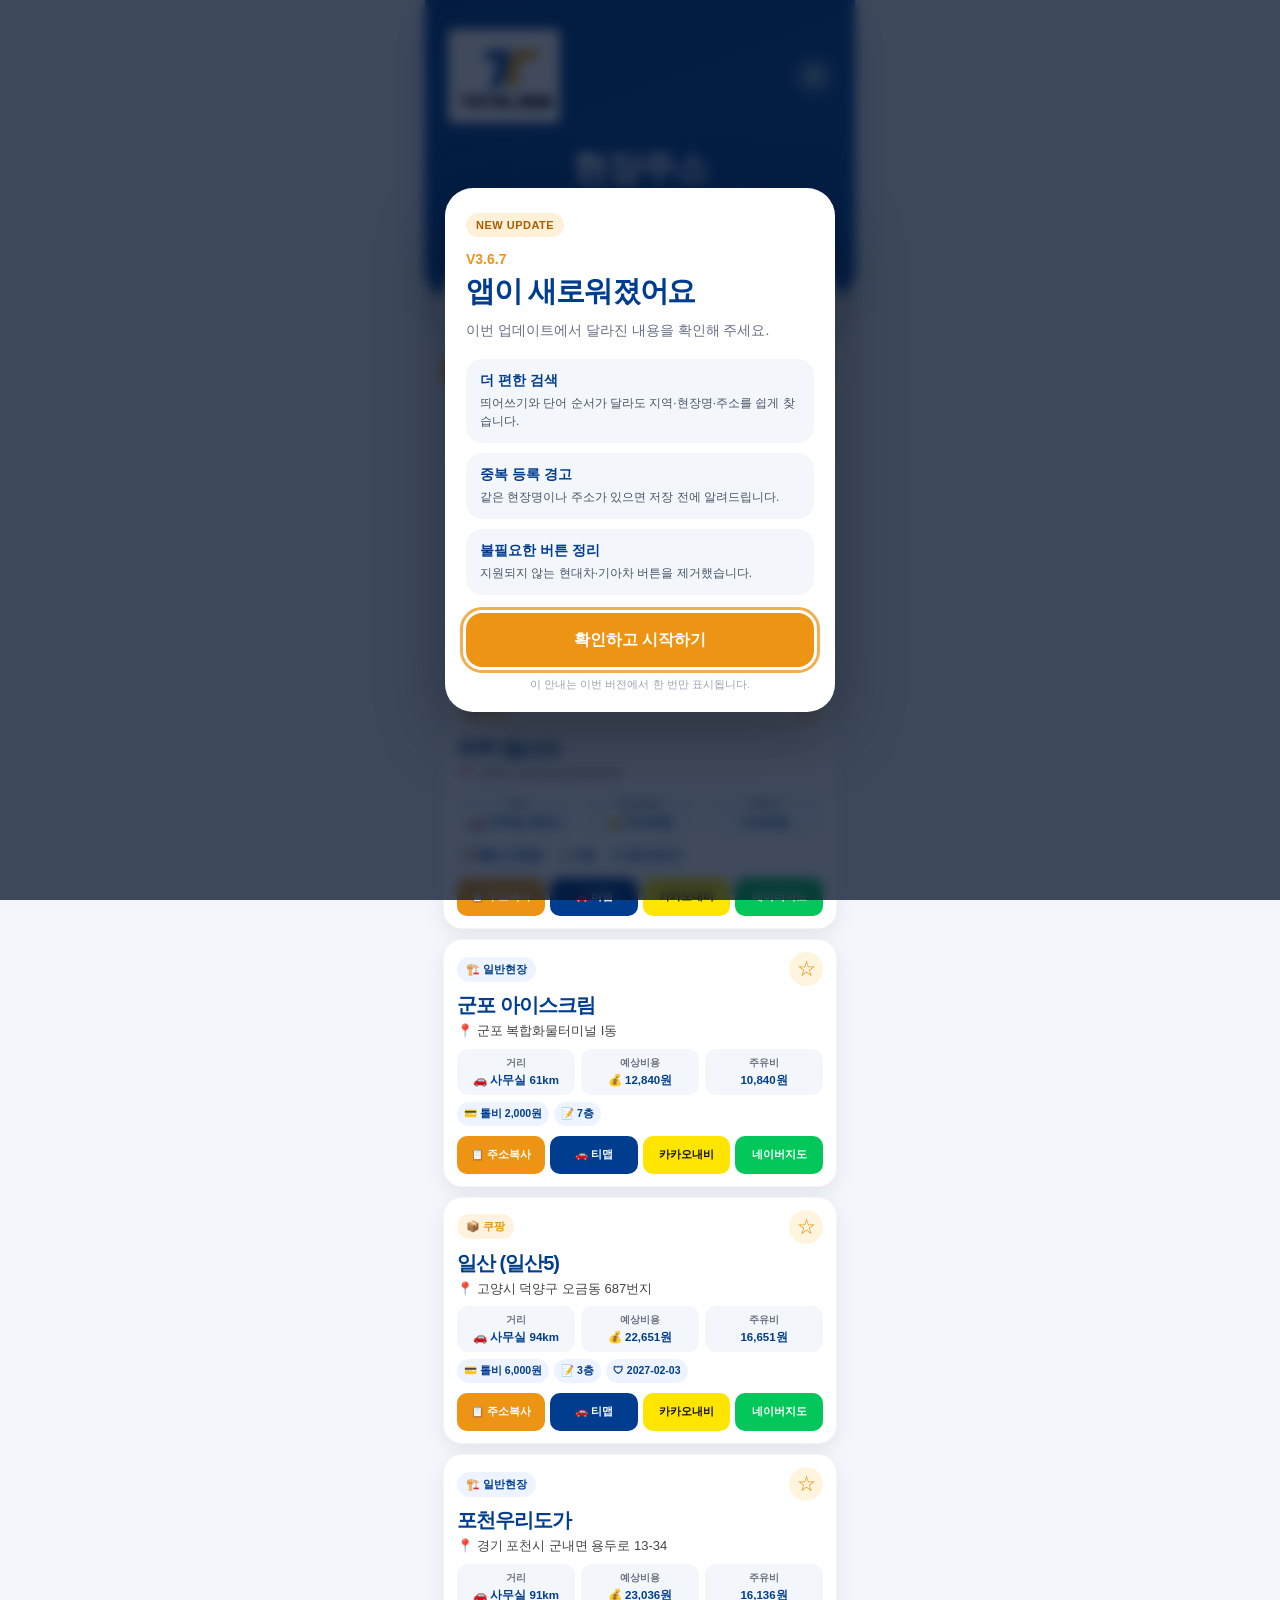
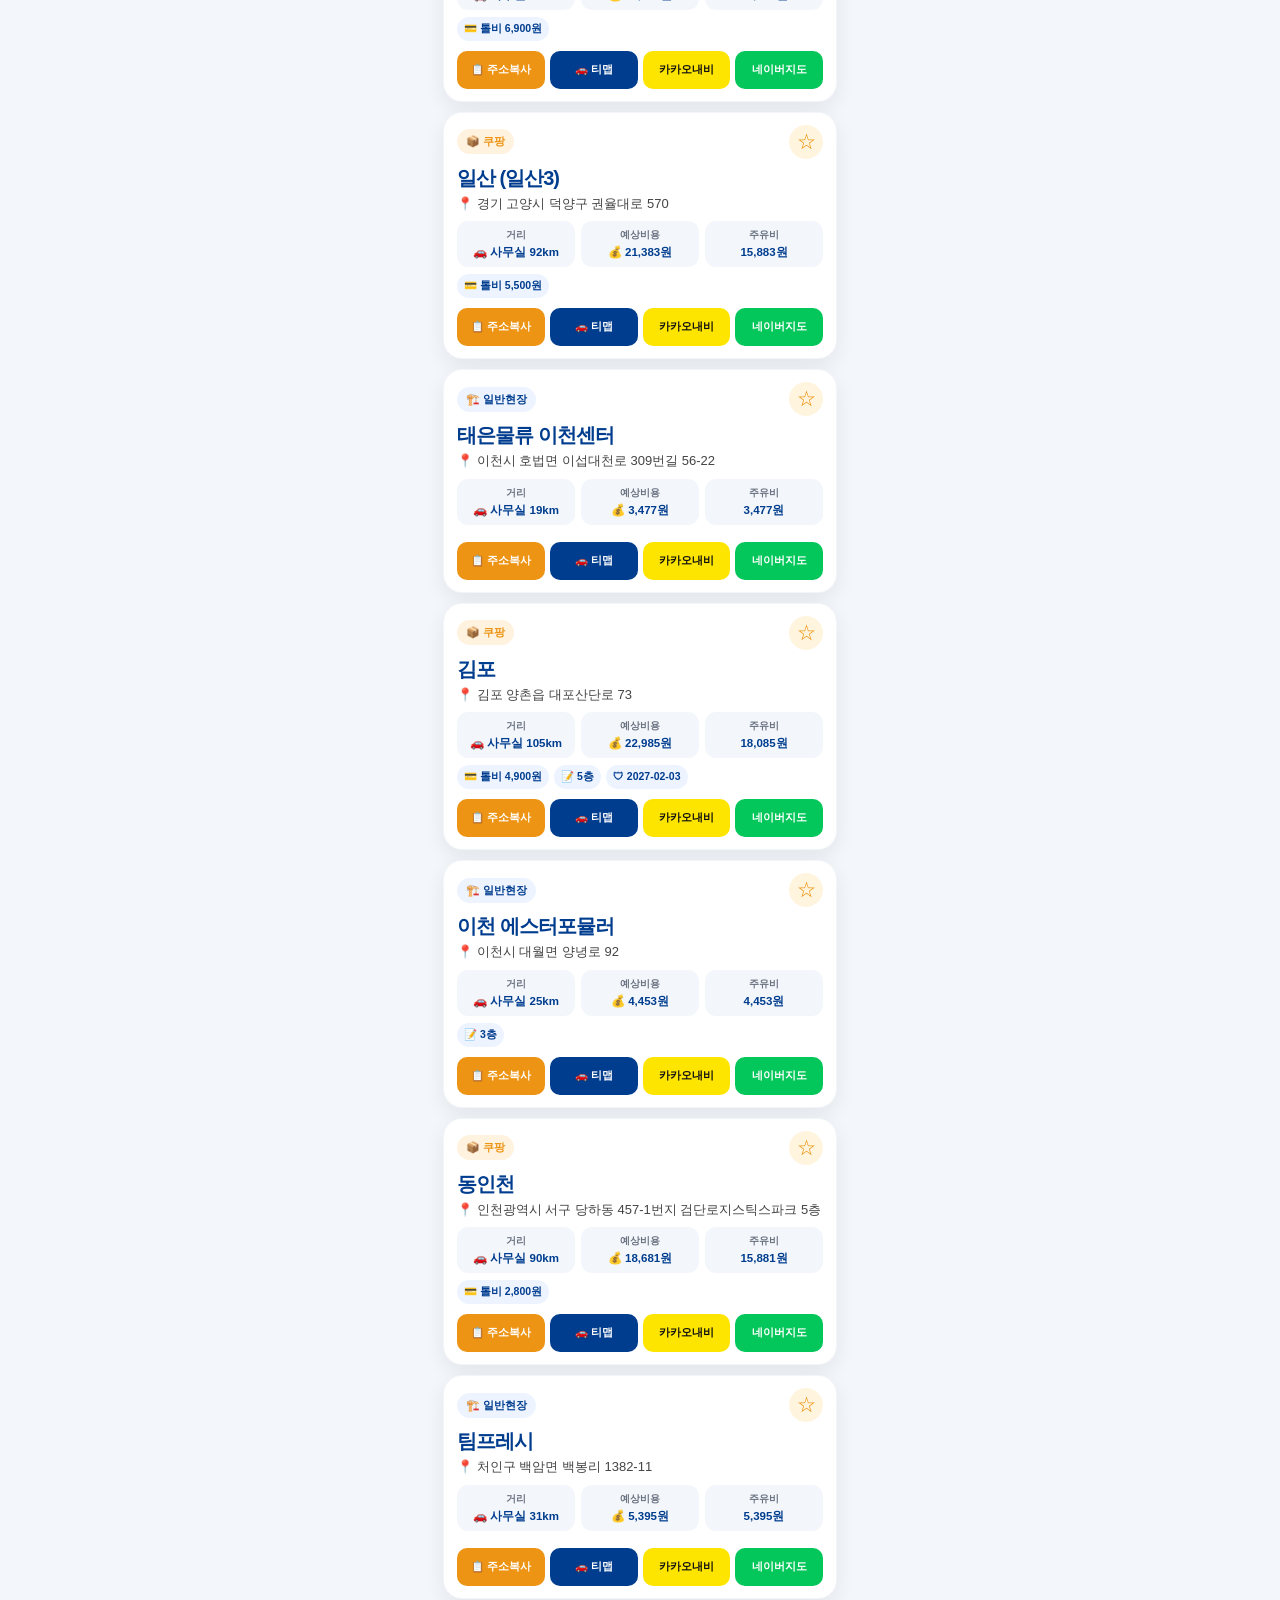
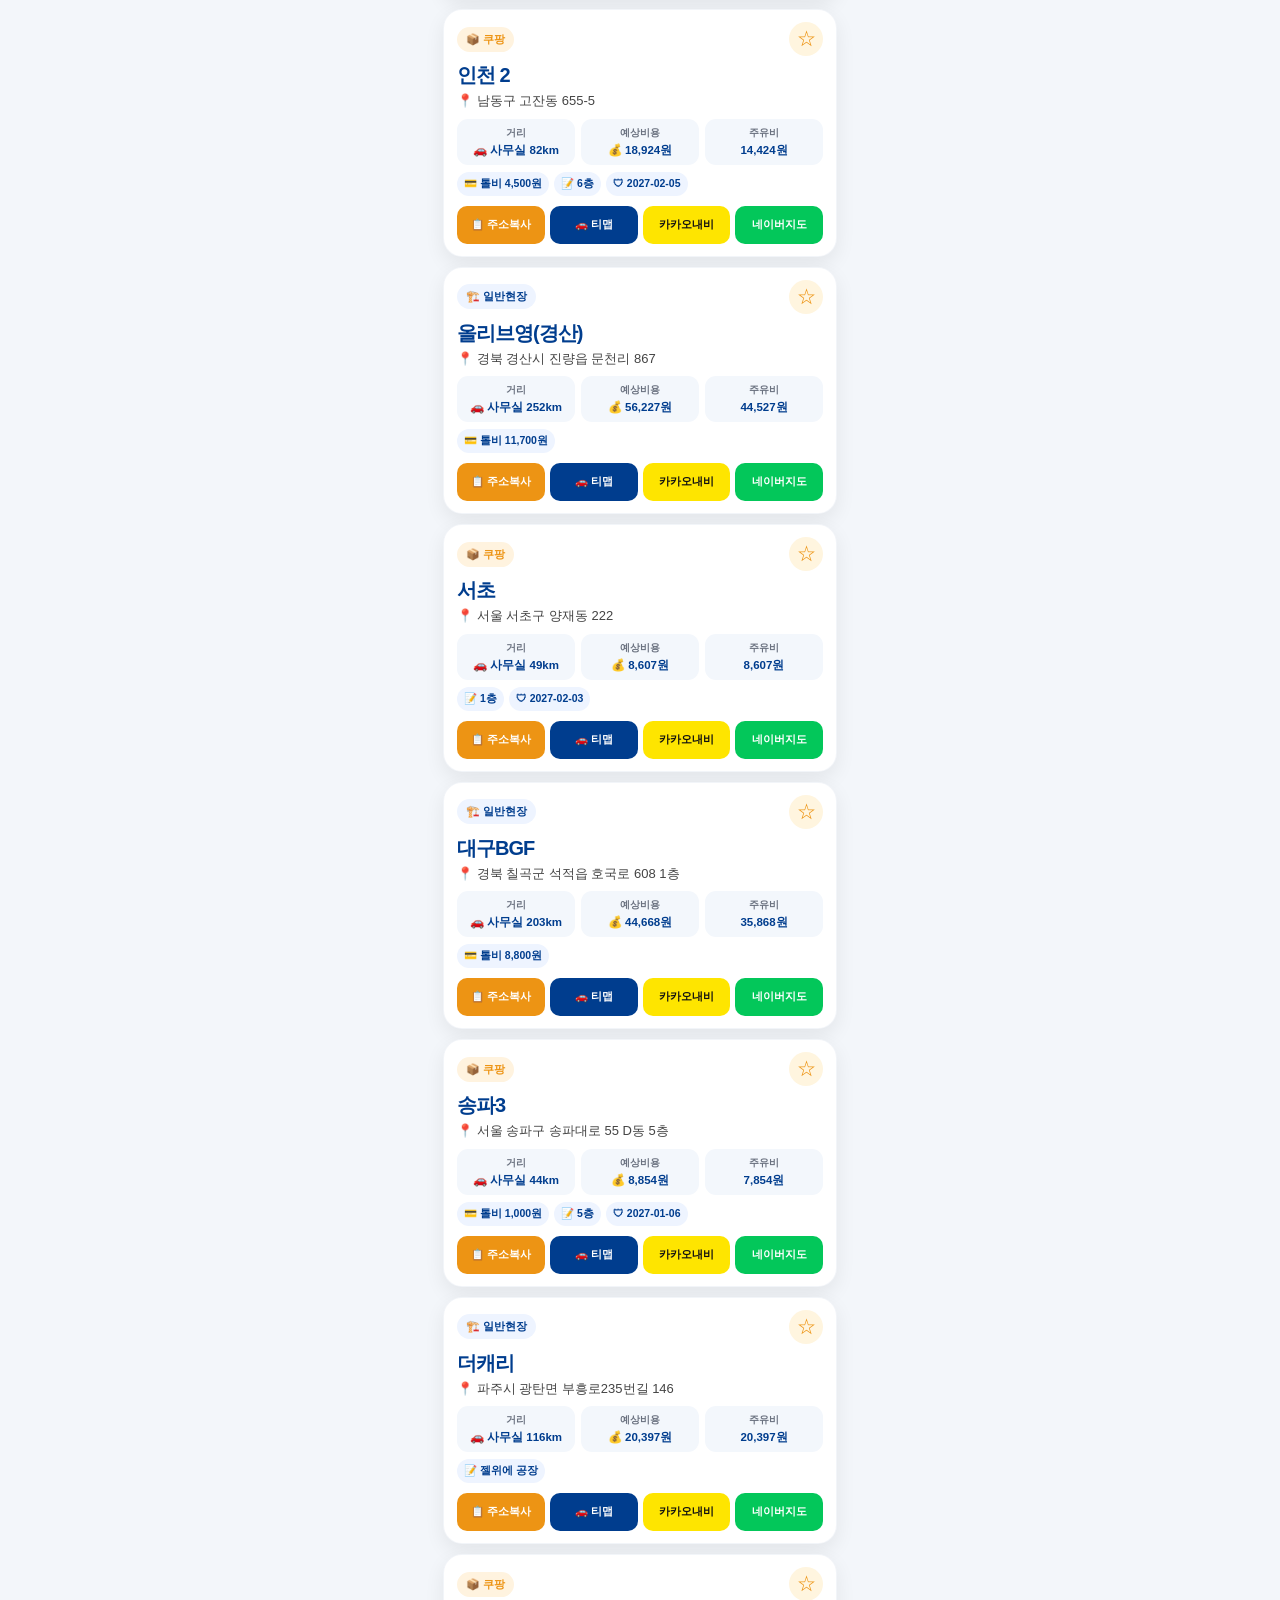
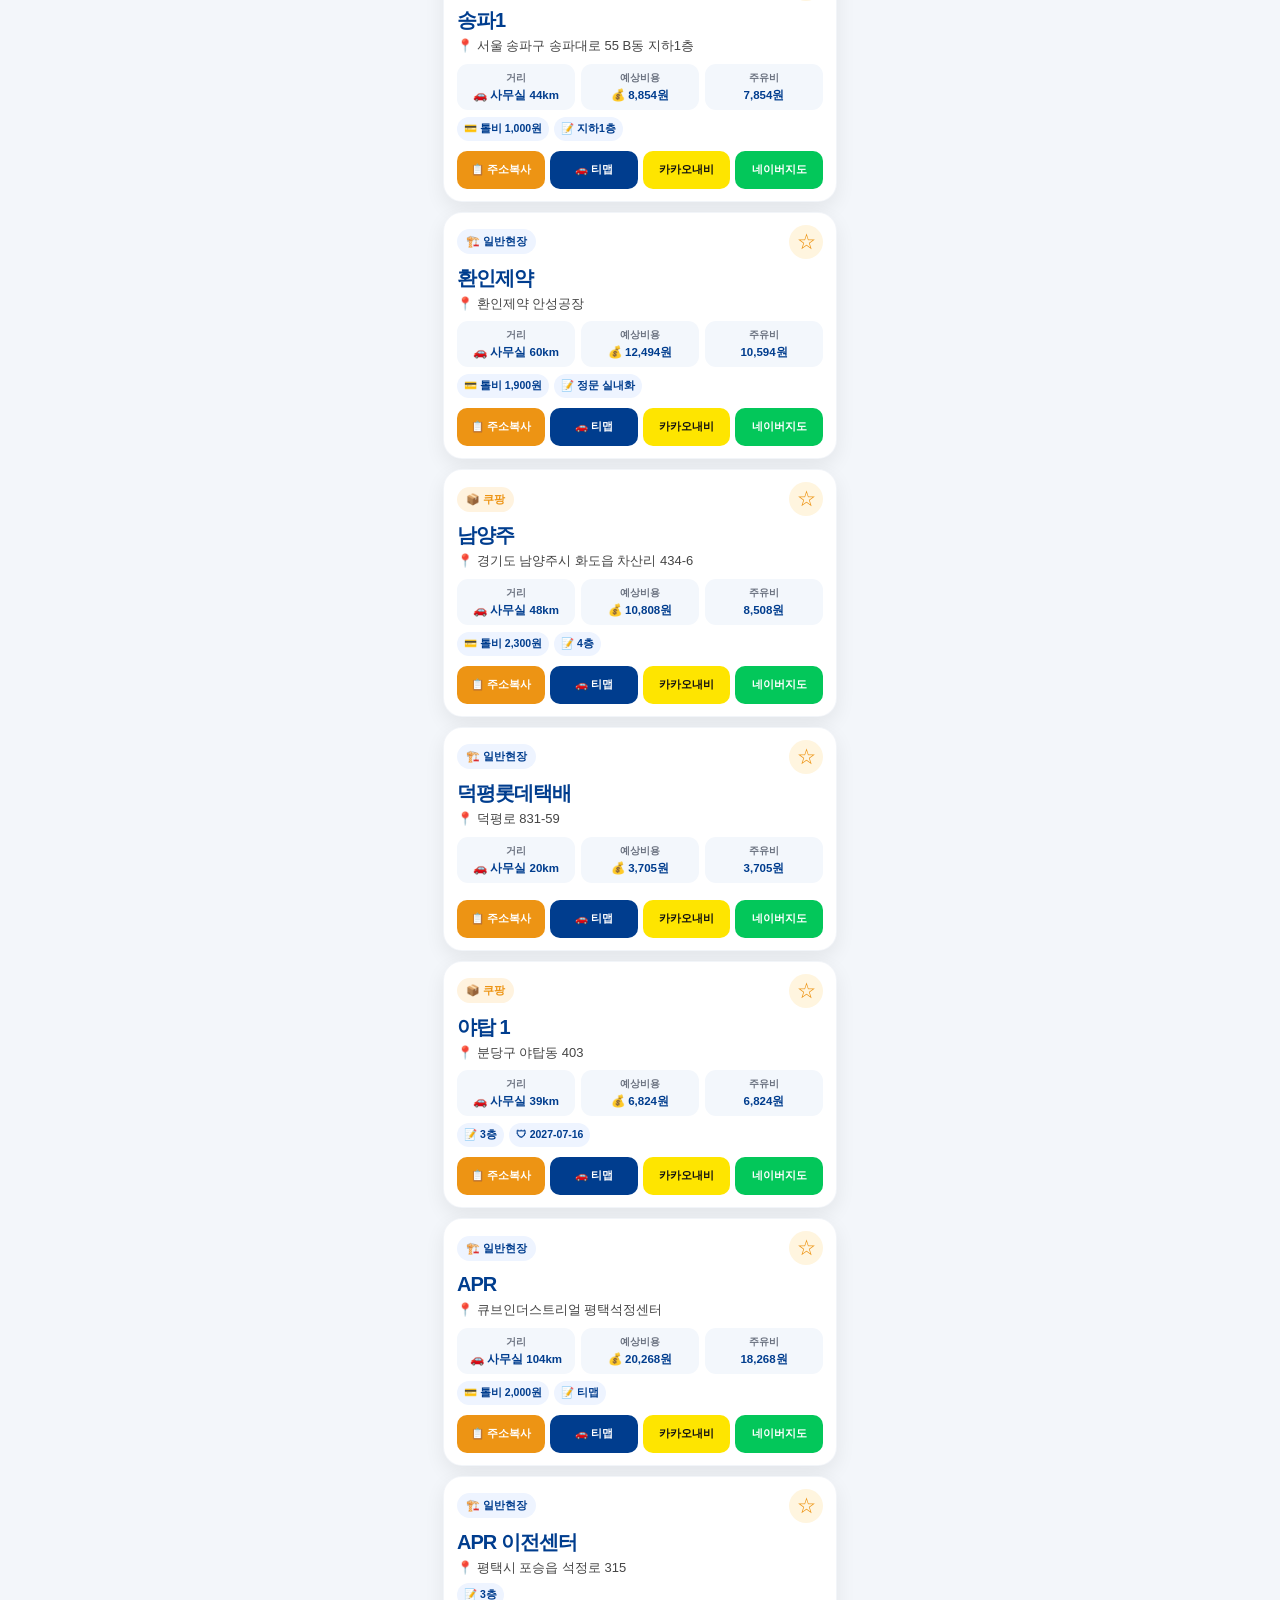
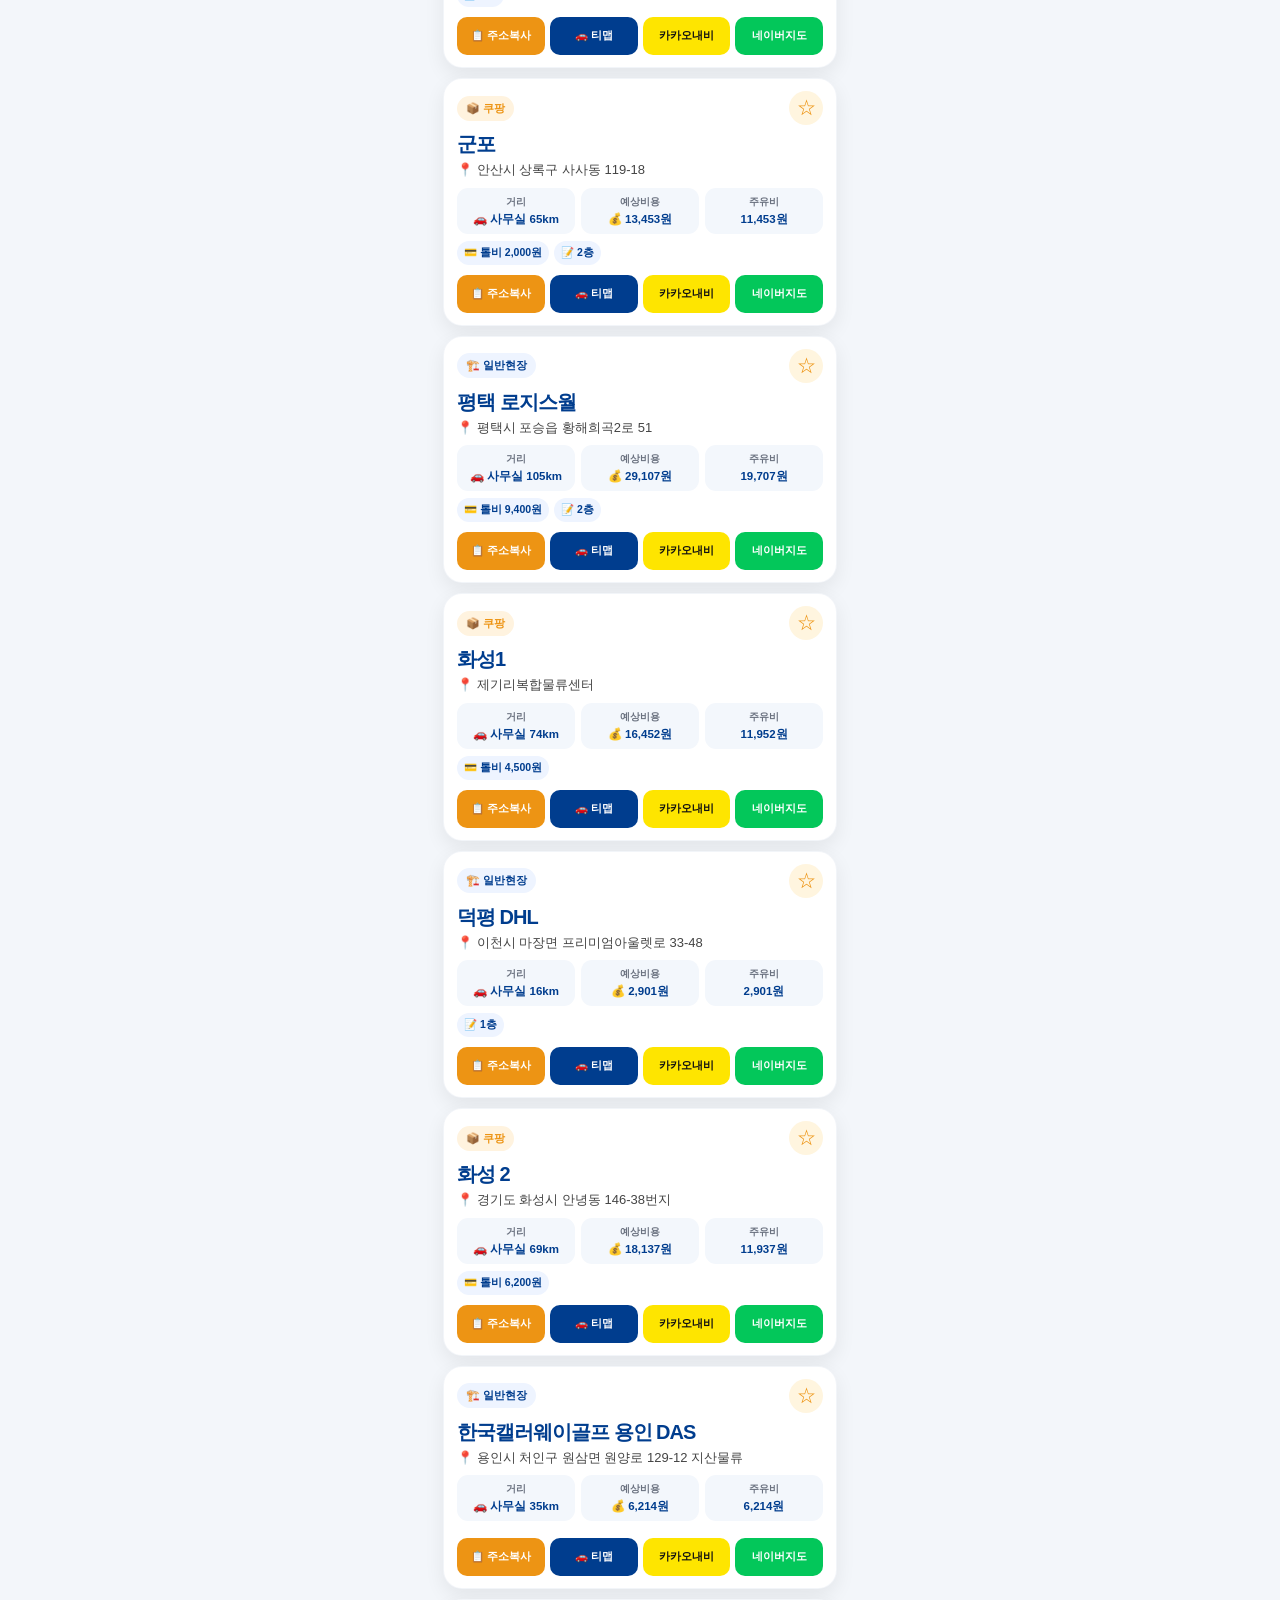
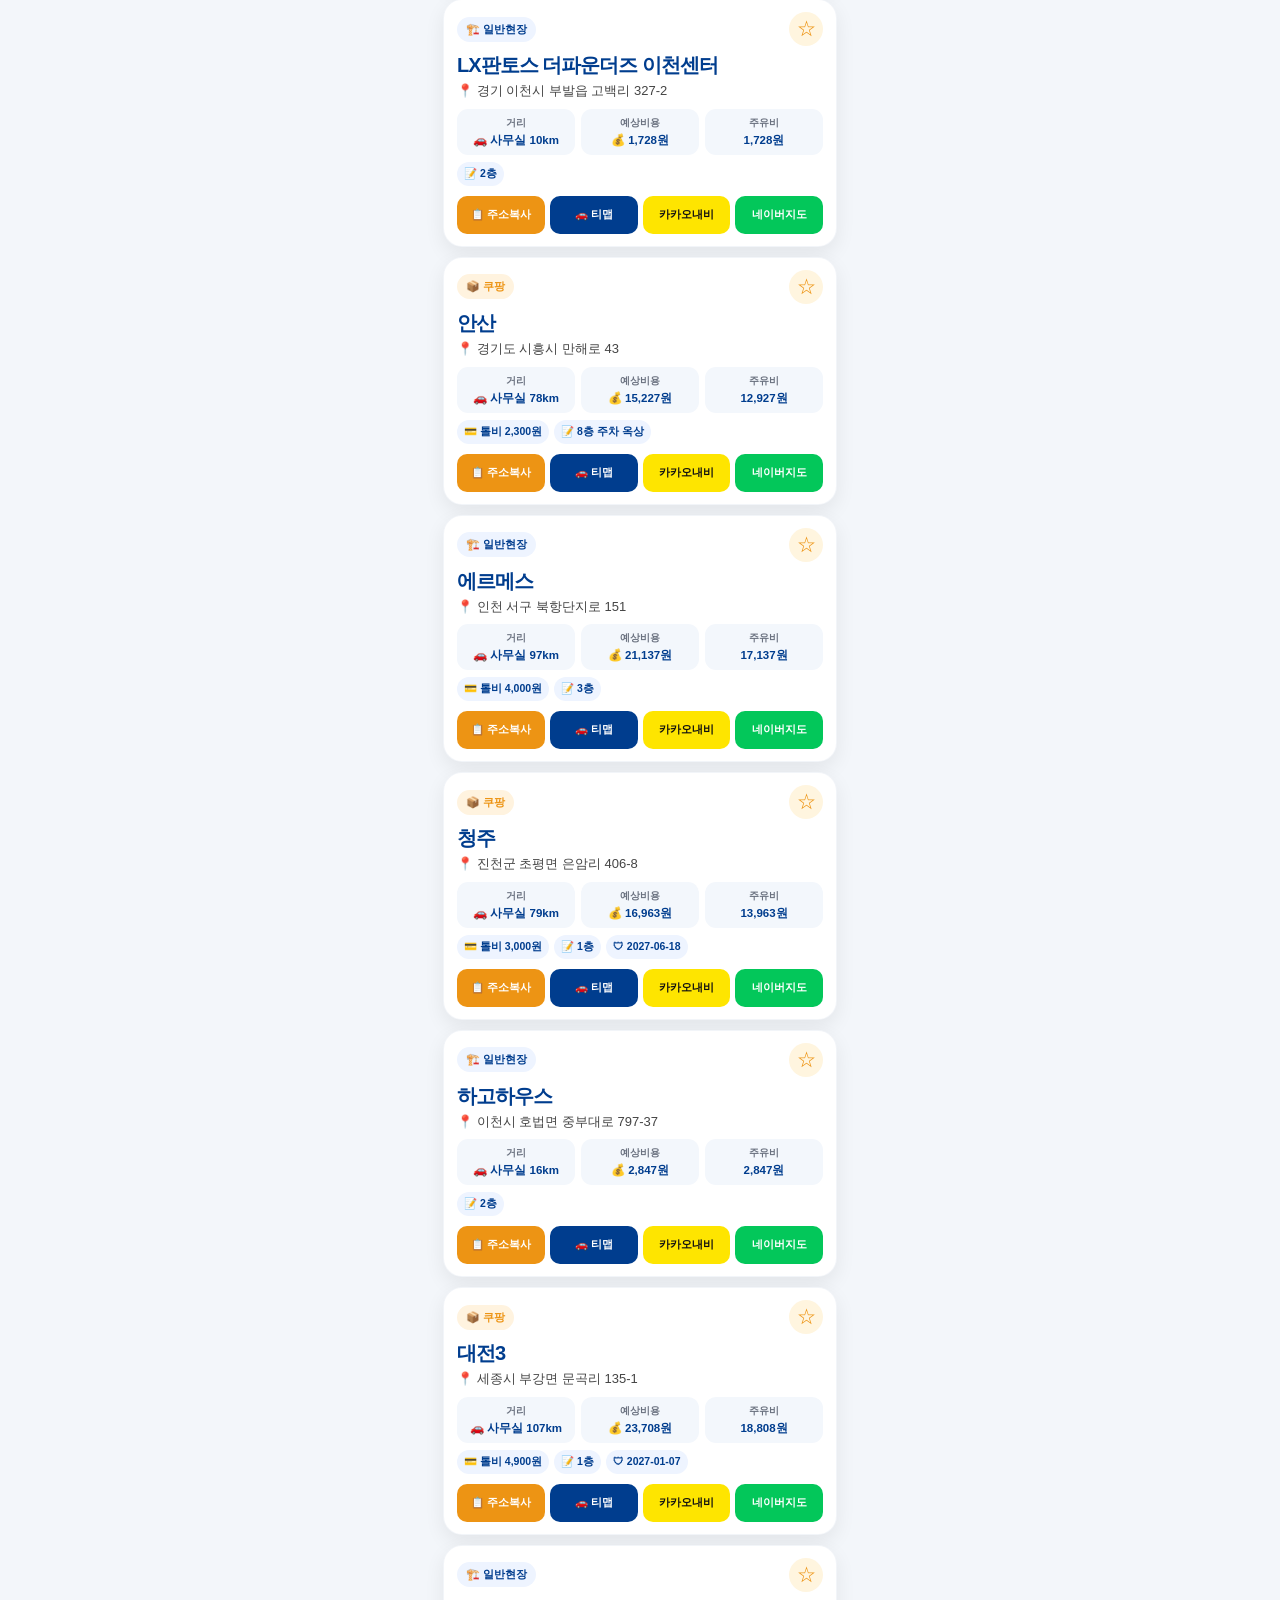
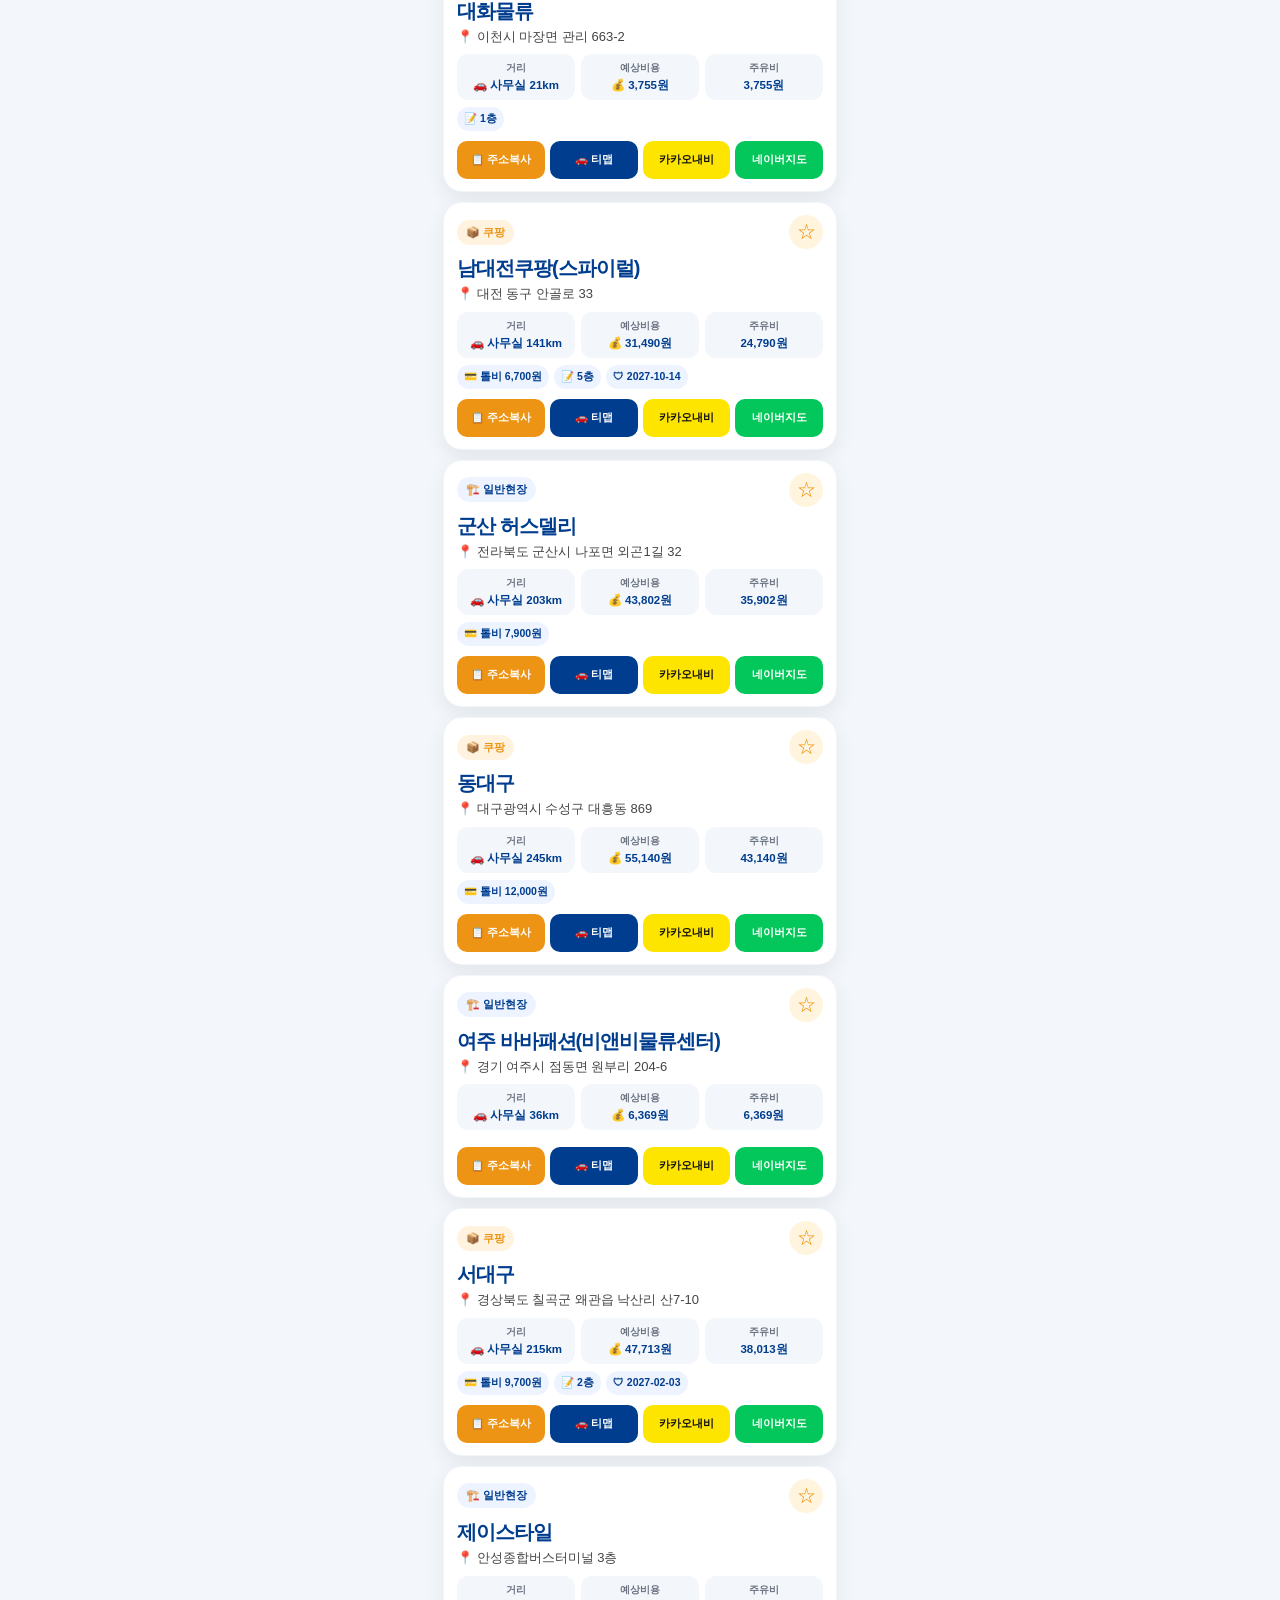
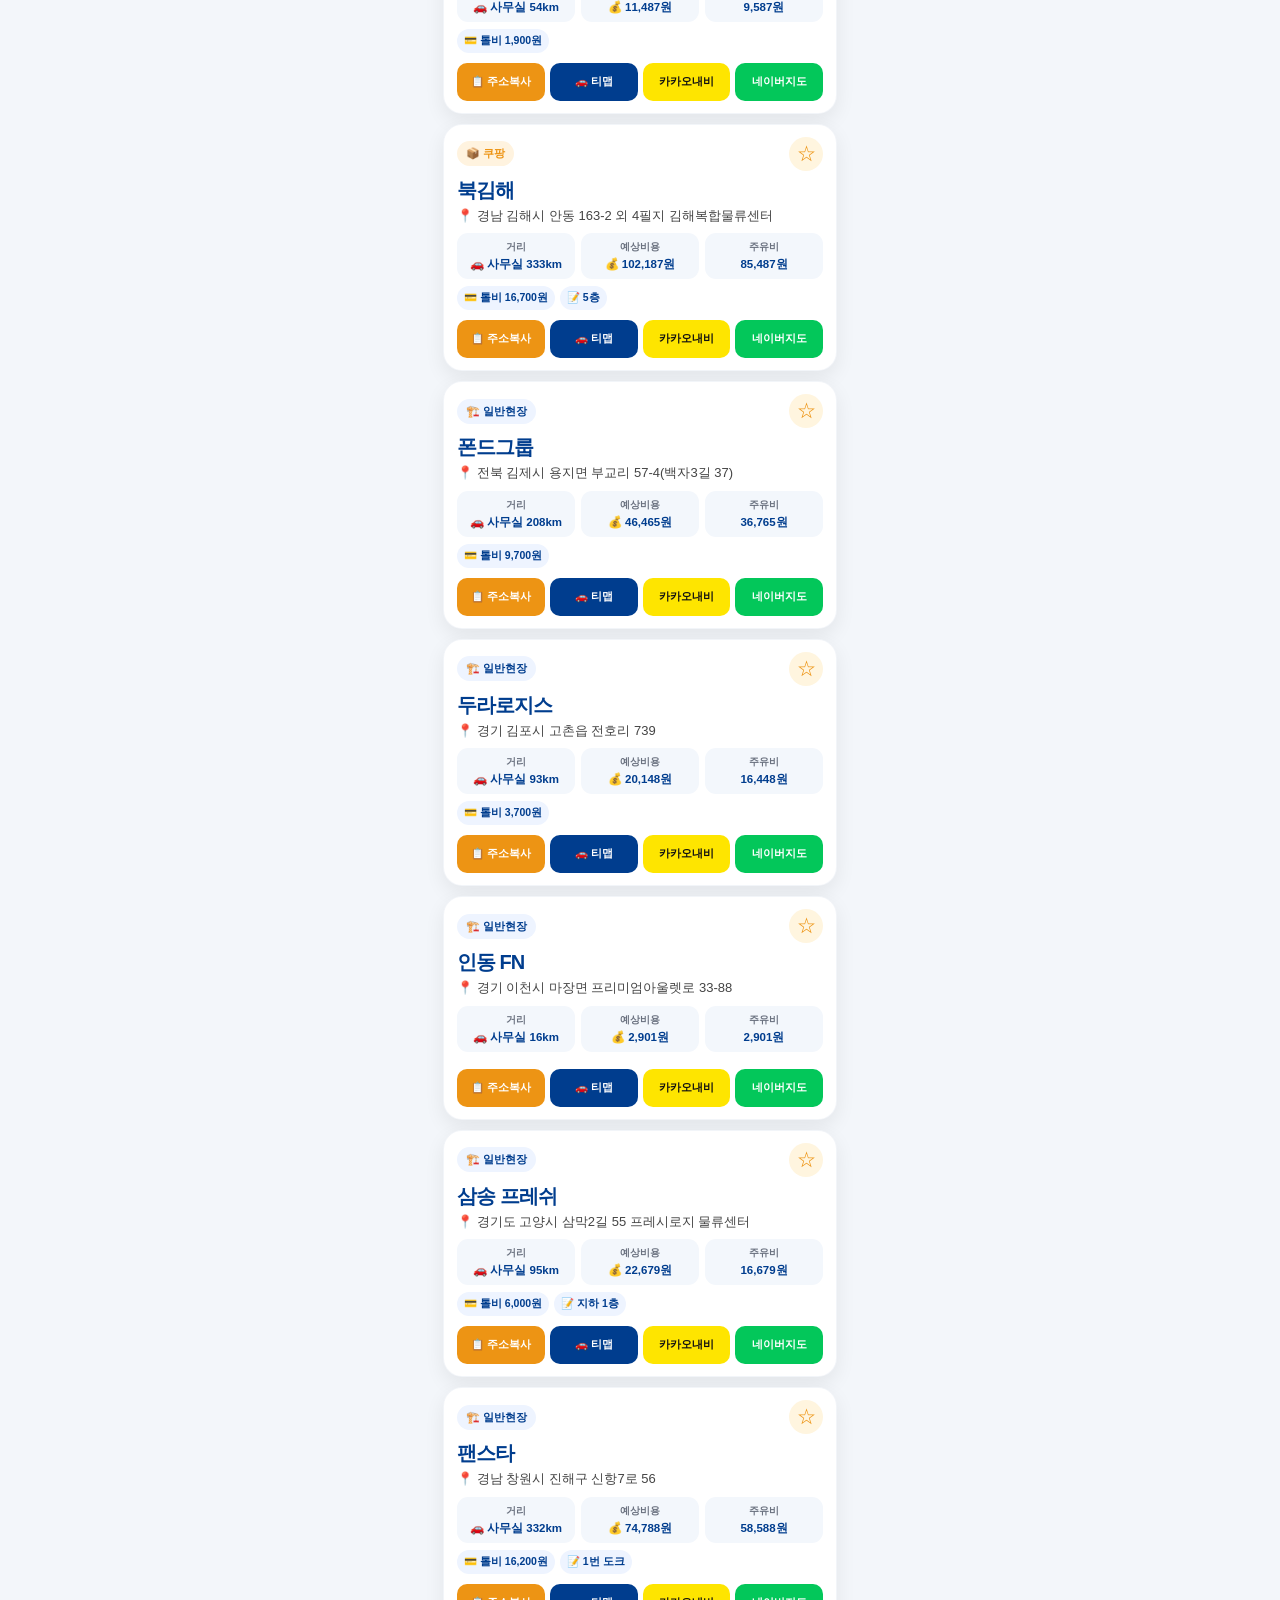
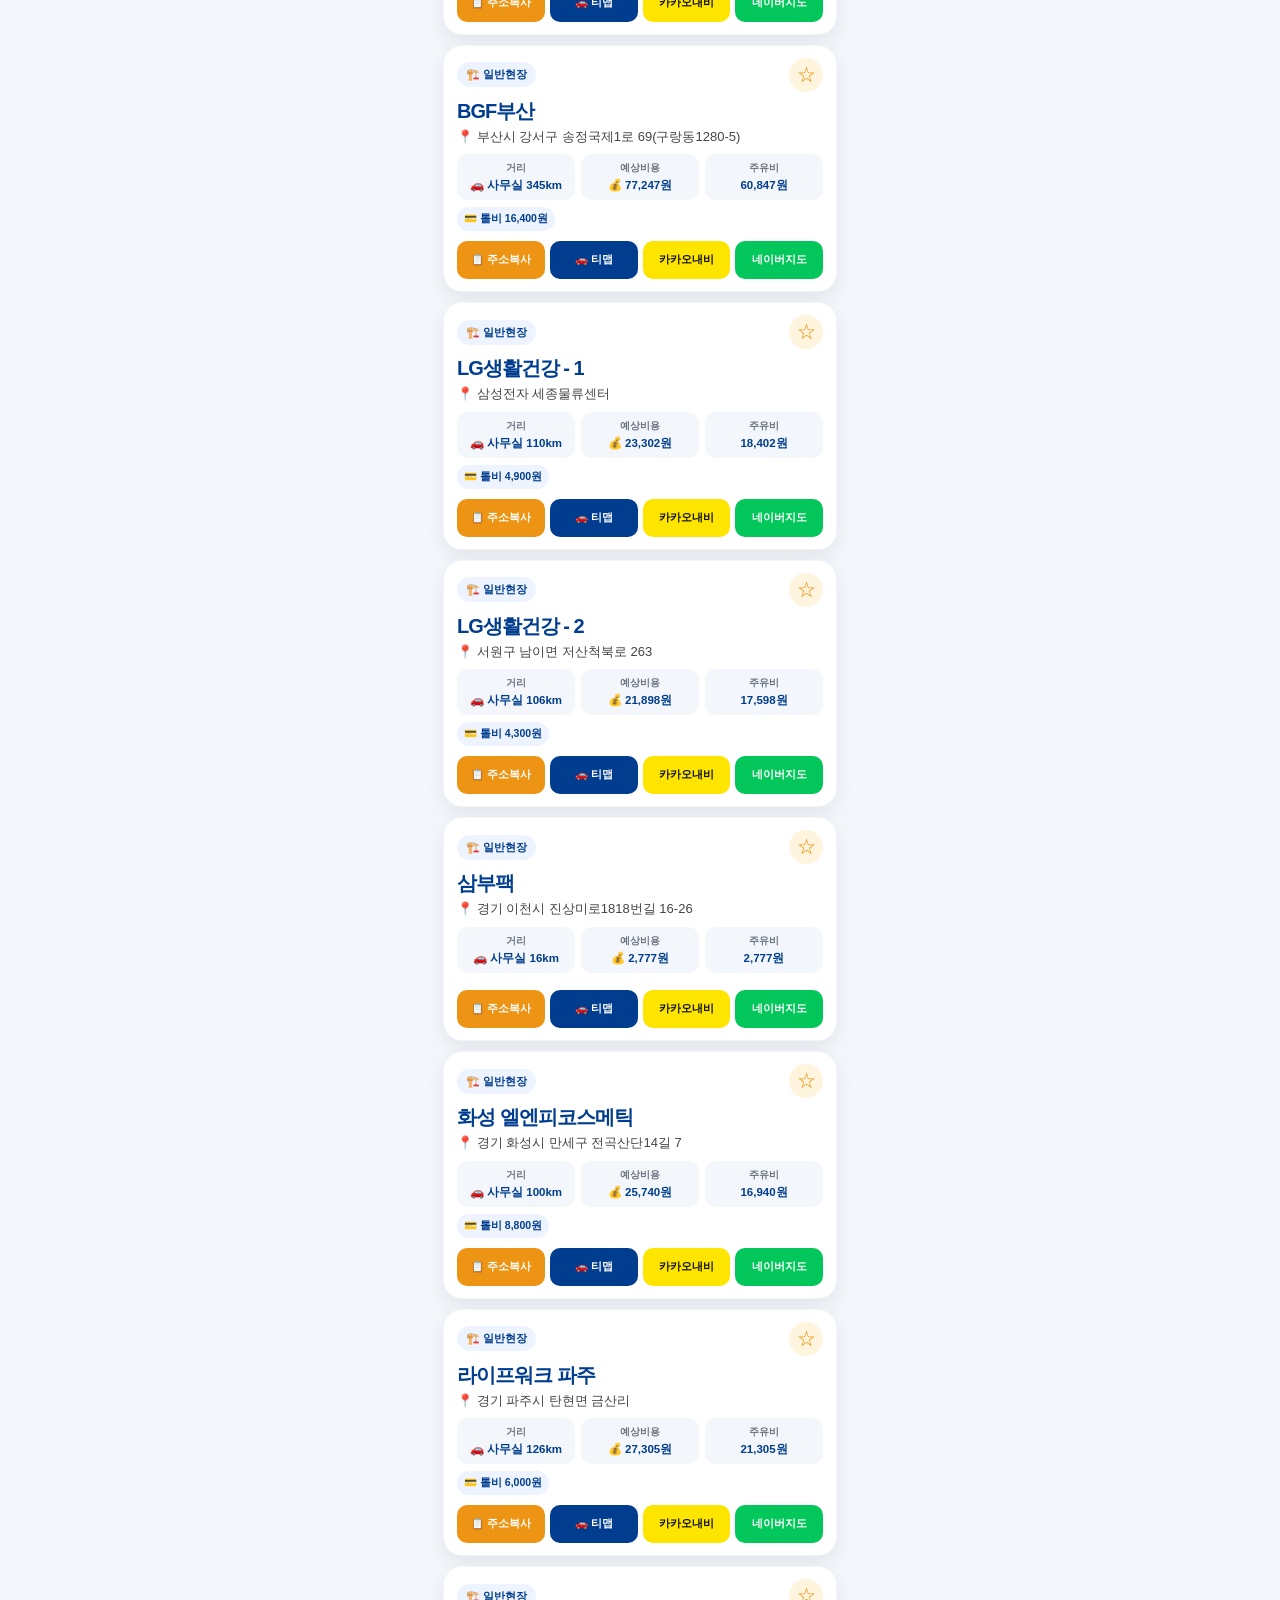
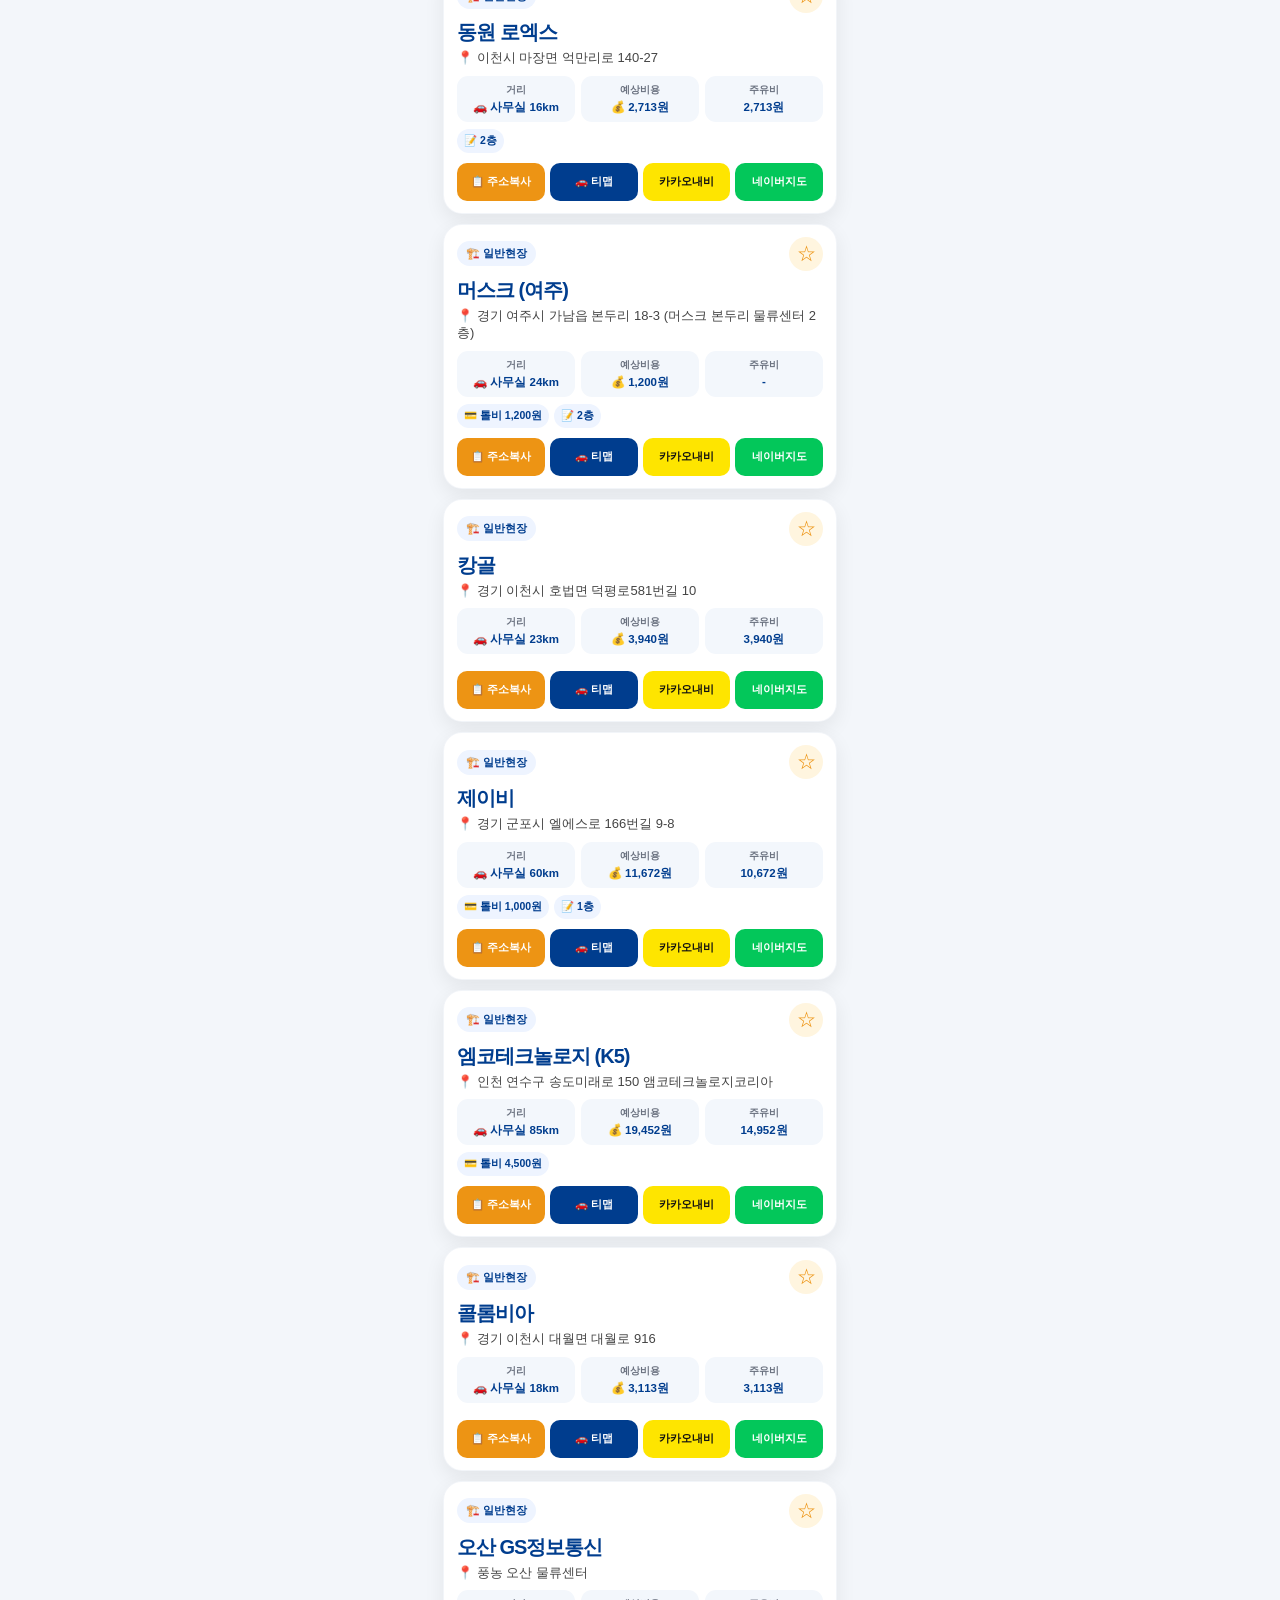
==== index.html @ 44b6cd62 "Add files via upload" ====
<!DOCTYPE html>
<html lang="ko">
<head>
  <meta charset="UTF-8" />
  <meta name="viewport" content="width=device-width, initial-scale=1.0, viewport-fit=cover" />
  <meta name="description" content="TOTAL ENG AS 및 공사 현장 주소 검색 앱" />
  <meta name="robots" content="noindex, nofollow, noarchive" />
  <meta name="theme-color" content="#003D8E" />
  <meta name="mobile-web-app-capable" content="yes" />
  <meta name="apple-mobile-web-app-capable" content="yes" />
  <meta name="apple-mobile-web-app-status-bar-style" content="default" />
  <meta name="apple-mobile-web-app-title" content="현장주소" />

  <title>TOTAL ENG 현장주소</title>

  <link rel="manifest" href="./manifest.json?v=3.6.7" />
  <link rel="stylesheet" href="./style.css?v=3.6.7" />
  <link rel="icon" type="image/png" sizes="32x32" href="./img/favicon-32.png" />
  <link rel="apple-touch-icon" sizes="180x180" href="./img/icon-180.png" />
</head>
<body data-app-version="V3.6.7">
  <div id="kakaoGuide" class="kakao-guide" hidden aria-hidden="true" role="dialog" aria-modal="true" aria-labelledby="kakaoGuideTitle">
    <div class="kakao-guide-card">
      <img class="kakao-guide-logo" src="./img/logo.png" alt="TOTAL ENG" />
      <span class="kakao-guide-label">휴대폰 앱 설치 안내</span>
      <h2 id="kakaoGuideTitle">카카오톡 안에서는<br />앱 설치가 보이지 않아요</h2>
      <p id="kakaoGuideMessage" class="kakao-guide-message">아래 버튼을 눌러 Chrome에서 열어 주세요.</p>

      <ol id="kakaoAndroidSteps" class="kakao-guide-steps">
        <li><strong>Chrome으로 열기</strong> 버튼을 누르세요.</li>
        <li>Chrome 화면에서 <strong>설치</strong>를 누르세요.</li>
        <li>휴대폰 바탕화면의 <strong>현장주소</strong>를 누르면 됩니다.</li>
      </ol>

      <ol id="kakaoIosSteps" class="kakao-guide-steps" hidden>
        <li>카카오톡 오른쪽 위의 <strong>점 3개(⋯)</strong>를 누르세요.</li>
        <li><strong>Safari로 열기</strong>를 누르세요.</li>
        <li>Safari의 <strong>공유 → 홈 화면에 추가</strong>를 누르세요.</li>
      </ol>

      <button id="openChromeBtn" class="kakao-primary-btn" type="button">Chrome으로 열기</button>
      <p id="kakaoAndroidFallback" class="kakao-guide-note">버튼이 안 되면 오른쪽 위 <strong>점 3개 → 다른 브라우저로 열기</strong>를 누르세요.</p>
      <button id="copyAppLinkBtn" class="kakao-secondary-btn" type="button">링크 복사하기</button>
      <button id="continueInKakaoBtn" class="kakao-text-btn" type="button">설치하지 않고 일단 사용하기</button>
    </div>
  </div>

  <script>
    (function () {
      'use strict';

      const userAgent = navigator.userAgent || '';
      const params = new URLSearchParams(window.location.search);
      const forcedByLink = params.get('from') === 'kakao' || params.get('kakao') === '1';
      const kakaoUserAgent = /KAKAOTALK|KakaoTalk/i.test(userAgent);
      const isKakaoContext = kakaoUserAgent || forcedByLink;
      const isStandalone = window.matchMedia('(display-mode: standalone)').matches
        || navigator.standalone === true;

      window.__TEA_KAKAO_CONTEXT__ = isKakaoContext;

      function cleanAppUrl() {
        const url = new URL(window.location.href);
        url.searchParams.delete('from');
        url.searchParams.delete('kakao');
        return url.toString();
      }

      function isIos() {
        const ipadDesktopMode = navigator.platform === 'MacIntel'
          && navigator.maxTouchPoints > 1;
        return /iphone|ipad|ipod/i.test(userAgent) || ipadDesktopMode;
      }

      function isAndroid() {
        return /android/i.test(userAgent);
      }

      function showGuide() {
        const guide = document.getElementById('kakaoGuide');
        if (!guide || isStandalone) return;

        const ios = isIos();
        const androidSteps = document.getElementById('kakaoAndroidSteps');
        const iosSteps = document.getElementById('kakaoIosSteps');
        const openChromeBtn = document.getElementById('openChromeBtn');
        const androidFallback = document.getElementById('kakaoAndroidFallback');
        const message = document.getElementById('kakaoGuideMessage');

        guide.hidden = false;
        guide.setAttribute('aria-hidden', 'false');
        document.body.classList.add('kakao-guide-open');

        if (androidSteps) androidSteps.hidden = ios;
        if (iosSteps) iosSteps.hidden = !ios;
        if (openChromeBtn) openChromeBtn.hidden = ios || !isAndroid();
        if (androidFallback) androidFallback.hidden = ios || !isAndroid();
        if (message) {
          message.textContent = ios
            ? 'Safari에서 열면 홈 화면에 앱으로 추가할 수 있어요.'
            : '아래 버튼을 누르면 Chrome에서 설치할 수 있어요.';
        }
      }

      function hideGuide() {
        const guide = document.getElementById('kakaoGuide');
        if (!guide) return;
        guide.hidden = true;
        guide.setAttribute('aria-hidden', 'true');
        document.body.classList.remove('kakao-guide-open');
      }

      function openChrome(event) {
        event.preventDefault();
        event.stopImmediatePropagation();

        if (!isAndroid()) return;
        const target = new URL(cleanAppUrl());
        const scheme = target.protocol.replace(':', '') || 'https';
        const path = `${target.host}${target.pathname}${target.search}${target.hash}`;
        const fallback = encodeURIComponent(target.toString());
        window.location.href = `intent://${path}#Intent;scheme=${scheme};package=com.android.chrome;S.browser_fallback_url=${fallback};end`;
      }

      async function copyLink(event) {
        event.preventDefault();
        event.stopImmediatePropagation();
        const button = event.currentTarget;
        const text = cleanAppUrl();
        let copied = false;

        try {
          await navigator.clipboard.writeText(text);
          copied = true;
        } catch (error) {
          const textarea = document.createElement('textarea');
          textarea.value = text;
          textarea.setAttribute('readonly', '');
          textarea.style.position = 'fixed';
          textarea.style.opacity = '0';
          document.body.appendChild(textarea);
          textarea.select();
          copied = document.execCommand('copy');
          textarea.remove();
        }

        if (button) {
          const original = button.textContent;
          button.textContent = copied ? '복사 완료' : '주소를 길게 눌러 복사해 주세요';
          window.setTimeout(() => { button.textContent = original; }, 1600);
        }
      }

      function continueUse(event) {
        event.preventDefault();
        event.stopImmediatePropagation();
        hideGuide();
      }

      window.__TEA_SHOW_KAKAO_GUIDE__ = showGuide;
      window.__TEA_HIDE_KAKAO_GUIDE__ = hideGuide;
      window.__TEA_CLEAN_APP_URL__ = cleanAppUrl;
      window.__TEA_KAKAO_INLINE_BOUND__ = true;

      const openChromeBtn = document.getElementById('openChromeBtn');
      const copyLinkBtn = document.getElementById('copyAppLinkBtn');
      const continueBtn = document.getElementById('continueInKakaoBtn');

      openChromeBtn?.addEventListener('click', openChrome, true);
      copyLinkBtn?.addEventListener('click', copyLink, true);
      continueBtn?.addEventListener('click', continueUse, true);

      if (isKakaoContext) showGuide();
    }());
  </script>

  <div id="splash" class="splash" aria-live="polite">
    <img src="./img/logo.png" alt="TOTAL ENG" />
    <strong>현장주소</strong>
    <span>Loading...</span>
  </div>

  <div class="app">
    <header class="app-header">
      <div class="header-top">
        <img src="./img/logo.png" class="logo" alt="TOTAL ENG" />
        <div class="header-actions">
          <button id="installBtn" class="icon-btn install-btn" type="button" hidden>설치</button>
          <button id="settingsBtn" class="icon-btn settings-btn" type="button" aria-label="설정 열기">⚙️</button>
        </div>
      </div>
      <h1>현장주소</h1>
      <p>AS · 공사 현장 검색 / 주소복사 / 길찾기</p>
      <div id="headerCount" class="header-count" aria-live="polite">불러오는 중...</div>
    </header>

    <section class="search-wrap" aria-label="현장 검색">
      <div class="search-box">
        <span aria-hidden="true">🔍</span>
        <input id="searchInput" type="search" placeholder="현장명 또는 주소 검색" autocomplete="off" aria-label="현장명 또는 주소 검색" />
        <button id="clearBtn" type="button" aria-label="검색어 지우기">✕</button>
      </div>
    </section>

    <section id="favoriteTopBox" class="favorite-top-box" aria-label="즐겨찾기 현장"></section>

    <nav class="tabs" aria-label="현장 분류">
      <button class="tab active" data-type="all" type="button">전체</button>
      <button class="tab" data-type="general" type="button">일반현장</button>
      <button class="tab" data-type="coupang" type="button">쿠팡</button>
      <button class="tab" data-type="favorite" type="button">즐겨찾기</button>
      <button class="tab" data-type="recent" type="button">최근방문</button>
    </nav>

    <section class="summary-row">
      <span id="countText">전체 0개</span>
      <button id="refreshBtn" type="button">새로고침</button>
    </section>

    <main id="siteList" class="site-list"></main>

    <footer class="app-footer">
      <span id="versionText">V3.6.7</span>
      <span id="updatedText">업데이트 확인 중</span>
    </footer>
  </div>

  <div id="detailModal" class="detail-modal" aria-hidden="true" role="dialog" aria-modal="true" aria-label="현장 상세정보">
    <div class="detail-box">
      <button id="closeDetailBtn" class="close-detail" type="button" aria-label="상세정보 닫기">✕</button>
      <div id="detailContent"></div>
    </div>
  </div>

  <div id="settingsModal" class="settings-modal" hidden aria-hidden="true" role="dialog" aria-modal="true" aria-labelledby="settingsTitle">
    <div class="settings-sheet">
      <div class="settings-head">
        <div>
          <span class="settings-label">앱 관리</span>
          <h2 id="settingsTitle">설정</h2>
        </div>
        <button id="closeSettingsBtn" class="settings-close" type="button" aria-label="설정 닫기">✕</button>
      </div>

      <section class="settings-section">
        <div class="settings-row">
          <div>
            <strong>다크모드</strong>
            <p>화면을 어둡게 표시합니다.</p>
          </div>
          <label class="switch" aria-label="다크모드 설정">
            <input id="darkModeToggle" type="checkbox" />
            <span class="switch-slider"></span>
          </label>
        </div>
      </section>

      <section class="settings-section">
        <div class="settings-section-title">
          <div>
            <strong>현장주소 관리</strong>
            <p>현장을 추가하거나 기존 정보를 수정할 수 있습니다.</p>
          </div>
          <button id="addSiteBtn" class="settings-primary-small" type="button">+ 주소 추가</button>
        </div>

        <div class="settings-warning settings-sync-notice">
          추가하거나 수정한 현장은 <strong>Google Sheets에 즉시 저장</strong>되어 모든 직원에게 표시됩니다.
        </div>

        <div class="settings-search">
          <span aria-hidden="true">🔍</span>
          <input id="settingsSiteSearch" type="search" placeholder="현장명 또는 주소 검색" autocomplete="off" />
        </div>
        <div id="settingsSiteList" class="settings-site-list" aria-live="polite"></div>
      </section>

    </div>
  </div>

  <div id="siteEditorModal" class="site-editor-modal" hidden aria-hidden="true" role="dialog" aria-modal="true" aria-labelledby="siteEditorTitle">
    <div class="site-editor-sheet">
      <div class="settings-head">
        <div>
          <span class="settings-label">현장주소 관리</span>
          <h2 id="siteEditorTitle">현장 추가</h2>
        </div>
        <button id="closeSiteEditorBtn" class="settings-close" type="button" aria-label="현장 편집 닫기">✕</button>
      </div>

      <form id="siteEditorForm" class="site-editor-form">
        <input id="siteIdInput" type="hidden" />

        <label>
          <span>구분</span>
          <select id="siteTypeInput" required>
            <option value="general">일반현장</option>
            <option value="coupang">쿠팡</option>
          </select>
        </label>

        <label>
          <span>현장명 *</span>
          <input id="siteNameInput" type="text" maxlength="80" required placeholder="예: 안성다이소" />
        </label>

        <label>
          <span>주소 *</span>
          <textarea id="siteAddressInput" rows="3" maxlength="200" required placeholder="도로명 주소를 입력하세요"></textarea>
        </label>

        <label>
          <span>기타 메모</span>
          <input id="siteNoteInput" type="text" maxlength="120" placeholder="층수, 출입 안내 등" />
        </label>

        <div class="site-editor-actions">
          <button id="deleteSiteBtn" class="site-delete-btn" type="button" hidden>현장 삭제</button>
          <button id="siteSaveBtn" class="site-save-btn" type="submit">저장하기</button>
        </div>
      </form>
    </div>
  </div>

  <div id="updateNoticeModal" class="update-notice-modal" hidden aria-hidden="true" role="dialog" aria-modal="true" aria-labelledby="updateNoticeTitle">
    <div class="update-notice-card">
      <span class="update-notice-label">NEW UPDATE</span>
      <div class="update-notice-version">V3.6.7</div>
      <h2 id="updateNoticeTitle">앱이 새로워졌어요</h2>
      <p class="update-notice-intro">이번 업데이트에서 달라진 내용을 확인해 주세요.</p>
      <ul class="update-notice-list">
        <li><strong>더 편한 검색</strong><span>띄어쓰기와 단어 순서가 달라도 지역·현장명·주소를 쉽게 찾습니다.</span></li>
        <li><strong>중복 등록 경고</strong><span>같은 현장명이나 주소가 있으면 저장 전에 알려드립니다.</span></li>
        <li><strong>불필요한 버튼 정리</strong><span>지원되지 않는 현대차·기아차 버튼을 제거했습니다.</span></li>
      </ul>
      <button id="closeUpdateNoticeBtn" class="update-notice-confirm" type="button">확인하고 시작하기</button>
      <p class="update-notice-once">이 안내는 이번 버전에서 한 번만 표시됩니다.</p>
    </div>
  </div>

  <div id="toast" class="toast" role="status" aria-live="polite"></div>
  <script src="./js/app.js?v=3.6.7" defer></script>
</body>
</html>
---- style.css ----
*{box-sizing:border-box} :root{--blue:#003d8e;--blue2:#064ca9;--orange:#ed9414;--bg:#f3f6fa;--card:#fff;--text:#111827;--muted:#667085;--line:#e8edf5;--green:#03c75a;--kakao:#fee500} body{margin:0;font-family:Arial,"Noto Sans KR",sans-serif;background:var(--bg);color:var(--text)} button,input{font-family:inherit}.app{max-width:430px;min-height:100vh;margin:0 auto;background:var(--bg);padding-bottom:28px}.app-header{background:linear-gradient(160deg,var(--blue),var(--blue2));color:white;padding:26px 20px 40px;border-radius:0 0 34px 34px;box-shadow:0 16px 34px rgba(0,61,142,.22)}.header-top{display:flex;align-items:center;justify-content:space-between}.logo{width:118px;height:auto;background:rgba(0,0,0,.06);border-radius:8px;padding:3px}.header-actions{display:flex;gap:8px}.icon-btn{border:0;border-radius:999px;background:rgba(255,255,255,.18);color:white;min-width:42px;height:42px;padding:0 12px;font-weight:900}.install-btn{background:var(--orange)}.app-header h1{text-align:center;margin:24px 0 6px;font-size:36px;line-height:1;font-weight:900;letter-spacing:-2px}.app-header p{text-align:center;margin:0;opacity:.9;font-size:14px;font-weight:700}.header-count{width:max-content;margin:18px auto 0;padding:8px 14px;border-radius:999px;background:rgba(255,255,255,.18);font-weight:900;font-size:14px}.search-wrap{padding:0 18px;margin-top:-28px;position:relative;z-index:5}.search-box{height:58px;background:white;border-radius:19px;box-shadow:0 14px 30px rgba(0,0,0,.14);display:flex;align-items:center;gap:12px;padding:0 16px}.search-box input{flex:1;border:0;outline:0;font-size:16px;background:transparent}.search-box button{width:30px;height:30px;border:0;border-radius:50%;background:#f1f2f4}.favorite-top-box{display:none;padding:18px 18px 0}.favorite-top-box.show{display:block}.favorite-top-title{font-size:14px;font-weight:900;color:var(--blue);margin:0 0 9px}.favorite-top-list{display:flex;gap:9px;overflow-x:auto;padding-bottom:2px;scrollbar-width:none}.favorite-top-list::-webkit-scrollbar{display:none}.favorite-chip{border:0;border-radius:16px;background:#fff5df;color:var(--blue);padding:10px 13px;min-width:118px;text-align:left;box-shadow:0 6px 16px rgba(0,0,0,.06)}.favorite-chip strong{display:block;font-size:13px;white-space:nowrap}.favorite-chip span{display:block;font-size:11px;color:#667085;margin-top:3px}.tabs{display:flex;gap:10px;overflow-x:auto;padding:18px 18px 12px;scrollbar-width:none}.tabs::-webkit-scrollbar{display:none}.tab{border:0;background:white;color:var(--blue);padding:11px 16px;border-radius:999px;font-weight:900;white-space:nowrap;box-shadow:0 6px 16px rgba(0,0,0,.06)}.tab.active{background:var(--orange);color:white}.summary-row{display:flex;align-items:center;justify-content:space-between;padding:0 20px 12px;font-size:14px;color:var(--muted)}#refreshBtn{border:0;background:#eaf1fb;color:var(--blue);font-weight:900;border-radius:999px;padding:8px 11px}.site-list{padding:0 18px}.site-card{background:white;border-radius:24px;padding:17px;margin-bottom:16px;box-shadow:0 10px 28px rgba(0,0,0,.08);border:1px solid rgba(0,61,142,.05)}.site-card:active{transform:scale(.99)}.card-head{display:flex;align-items:center;justify-content:space-between}.type-badge{display:inline-flex;align-items:center;gap:6px;padding:8px 12px;border-radius:999px;background:#eef4ff;color:var(--blue);font-size:13px;font-weight:900}.type-badge.coupang{background:#fff3df;color:var(--orange)}.favorite-btn{width:42px;height:42px;border:0;border-radius:50%;background:#fff5df;color:var(--orange);font-size:22px}.site-title{margin-top:14px;font-size:24px;font-weight:900;color:var(--blue);line-height:1.25;letter-spacing:-1px}.address{margin-top:9px;font-size:15px;color:#444;line-height:1.45}.info-grid{display:grid;grid-template-columns:repeat(3,1fr);gap:9px;margin-top:14px}.info-box{background:#f3f7fc;border-radius:15px;padding:11px 6px;text-align:center;min-width:0}.info-box span{display:block;font-size:11px;color:#6b7280;font-weight:700}.info-box strong{display:block;margin-top:5px;font-size:13px;color:var(--blue);font-weight:900;word-break:keep-all}.meta-row{display:flex;flex-wrap:wrap;gap:8px;margin-top:12px}.meta-chip{background:#eef4ff;color:var(--blue);padding:7px 10px;border-radius:999px;font-size:12px;font-weight:900}.meta-chip.region-local{background:#eaf8ef;color:#168245}.meta-chip.region-capital{background:#eaf1ff;color:var(--blue)}.card-buttons{display:grid;grid-template-columns:repeat(2,1fr);gap:9px;margin-top:16px}.card-buttons button,.detail-buttons button{height:46px;border:0;border-radius:14px;color:white;font-weight:900;font-size:14px}.btn-copy,.card-buttons button:nth-child(1){background:var(--orange)}.btn-tmap,.card-buttons button:nth-child(2){background:var(--blue)}.btn-kakao,.card-buttons button:nth-child(3){background:var(--kakao);color:#111!important}.btn-naver,.card-buttons button:nth-child(4){background:var(--green)}.detail-modal{position:fixed;inset:0;background:rgba(0,0,0,.45);display:none;align-items:flex-end;justify-content:center;z-index:50}.detail-modal.show{display:flex}.detail-box{width:100%;max-width:430px;background:white;border-radius:28px 28px 0 0;padding:22px;max-height:88vh;overflow:auto;animation:sheetUp .22s ease}.close-detail{float:right;width:38px;height:38px;border:0;border-radius:50%;background:#f2f2f2;font-size:18px}.detail-title{font-size:29px;font-weight:900;color:var(--blue);margin-top:18px;letter-spacing:-1px}.detail-address{margin-top:12px;color:#444;line-height:1.6}.detail-buttons{display:grid;grid-template-columns:repeat(2,1fr);gap:10px;margin-top:18px}.empty{text-align:center;padding:60px 20px;color:#888;line-height:1.6}.app-footer{display:flex;justify-content:space-between;gap:10px;padding:20px 22px;color:#888;font-size:12px}.toast{position:fixed;left:50%;bottom:24px;transform:translateX(-50%) translateY(40px);background:#111827;color:white;border-radius:999px;padding:12px 18px;font-weight:900;opacity:0;z-index:100;transition:.2s}.toast.show{opacity:1;transform:translateX(-50%) translateY(0)}.splash{position:fixed;inset:0;background:#fff;z-index:999;display:flex;flex-direction:column;align-items:center;justify-content:center;gap:12px;transition:.25s}.splash img{width:142px}.splash strong{font-size:24px;color:var(--blue)}.splash span{color:#888}.splash.hide{opacity:0;pointer-events:none}@keyframes sheetUp{from{transform:translateY(100%)}to{transform:translateY(0)}}button{cursor:pointer}button:active{transform:scale(.97)}body.dark{background:#10141c;color:white}body.dark .app{background:#10141c}body.dark .site-card,body.dark .search-box,body.dark .tab,body.dark .detail-box{background:#1b2230;color:white}body.dark .address,body.dark .detail-address,body.dark .summary-row{color:#ccc}body.dark .info-box{background:#252e3e}body.dark .search-box input{color:white}body.dark .app-footer{color:#aaa}@media(max-width:360px){.app-header h1{font-size:32px}.site-title{font-size:21px}.card-buttons button,.detail-buttons button{font-size:13px}.info-box strong{font-size:12px}}


/* PWA 기기 안전영역 및 키보드 접근성 */
.app-header{padding-top:calc(26px + env(safe-area-inset-top,0px))}
.app{padding-bottom:calc(28px + env(safe-area-inset-bottom,0px))}
button:focus-visible,input:focus-visible,.site-card:focus-visible{outline:3px solid rgba(237,148,20,.75);outline-offset:3px}
body.dark .favorite-chip,body.dark .close-detail,body.dark .search-box button{background:#252e3e;color:#fff}
@media(display-mode:standalone){body{overscroll-behavior-y:none}}

/* V3.5.2: 스마트폰에서 더 많은 현장을 한 화면에 볼 수 있도록 카드 높이를 축소 */
.site-card{border-radius:19px;padding:12px 13px;margin-bottom:10px;box-shadow:0 7px 20px rgba(0,0,0,.07)}
.card-head{min-height:32px}
.type-badge{padding:5px 9px;font-size:11px;gap:4px}
.favorite-btn{width:34px;height:34px;font-size:19px}
.site-title{margin-top:7px;font-size:20px;line-height:1.2;white-space:nowrap;overflow:hidden;text-overflow:ellipsis}
.site-card .address{margin-top:5px;font-size:13px;line-height:1.35;display:-webkit-box;-webkit-box-orient:vertical;-webkit-line-clamp:2;overflow:hidden}
.site-card .info-grid{gap:6px;margin-top:9px}
.site-card .info-box{border-radius:11px;padding:7px 3px}
.site-card .info-box span{font-size:10px}
.site-card .info-box strong{margin-top:3px;font-size:11.5px}
.site-card .meta-row{flex-wrap:nowrap;overflow-x:auto;gap:5px;margin-top:7px;padding-bottom:1px;scrollbar-width:none}
.site-card .meta-row::-webkit-scrollbar{display:none}
.site-card .meta-chip{flex:0 0 auto;padding:5px 7px;font-size:10.5px;white-space:nowrap}
.card-buttons{grid-template-columns:repeat(4,minmax(0,1fr));gap:5px;margin-top:9px}
.card-buttons button{height:38px;border-radius:10px;font-size:10.5px;padding:0 3px;white-space:nowrap}
.detail-summary-grid{grid-template-columns:repeat(2,1fr)}
.detail-box .meta-row{flex-wrap:wrap;overflow:visible}
@media(max-width:360px){.site-card{padding:11px 12px}.site-title{font-size:18px}.card-buttons button{font-size:9.5px}.site-card .info-box strong{font-size:10.5px}}


/* V3.5.4: 카카오톡 설치 안내 화면 유지 */
.kakao-guide[hidden]{display:none!important}
.kakao-guide{position:fixed;inset:0;z-index:1200;display:flex;align-items:center;justify-content:center;padding:18px;background:rgba(5,18,42,.82);backdrop-filter:blur(5px);-webkit-backdrop-filter:blur(5px)}
.kakao-guide-card{width:min(100%,400px);max-height:calc(100vh - 36px);overflow:auto;background:#fff;border-radius:27px;padding:24px 20px calc(20px + env(safe-area-inset-bottom,0px));text-align:center;box-shadow:0 24px 70px rgba(0,0,0,.35)}
.kakao-guide-logo{width:132px;height:auto;margin:0 auto 12px}
.kakao-guide-label{display:inline-block;padding:7px 11px;border-radius:999px;background:#fff2dc;color:#a85c00;font-size:13px;font-weight:900}
.kakao-guide h2{margin:14px 0 8px;color:var(--blue);font-size:29px;line-height:1.22;letter-spacing:-1.4px}
.kakao-guide-message{margin:0;color:#475467;font-size:17px;line-height:1.5;font-weight:700}
.kakao-guide-steps{margin:18px 0;padding:0;list-style:none;counter-reset:kakao-step;text-align:left}
.kakao-guide-steps li{position:relative;min-height:48px;margin:9px 0;padding:11px 12px 11px 53px;border-radius:15px;background:#f1f6fd;color:#23324a;font-size:16px;line-height:1.45}
.kakao-guide-steps li::before{counter-increment:kakao-step;content:counter(kakao-step);position:absolute;left:12px;top:50%;transform:translateY(-50%);display:grid;place-items:center;width:30px;height:30px;border-radius:50%;background:var(--blue);color:#fff;font-size:15px;font-weight:900}
.kakao-primary-btn,.kakao-secondary-btn,.kakao-text-btn{width:100%;border:0;font-weight:900}
.kakao-primary-btn{min-height:58px;border-radius:16px;background:var(--orange);color:#fff;font-size:20px;box-shadow:0 9px 20px rgba(237,148,20,.28)}
.kakao-guide-note{margin:8px 4px 2px;color:#667085;font-size:13px;line-height:1.45}
.kakao-secondary-btn{min-height:52px;margin-top:10px;border-radius:16px;background:#eaf1fb;color:var(--blue);font-size:17px}
.kakao-text-btn{min-height:46px;margin-top:8px;background:transparent;color:#667085;font-size:15px;text-decoration:underline;text-underline-offset:3px}
body.kakao-guide-open{overflow:hidden}
body.dark .kakao-guide-card{background:#1b2230;color:#fff}
body.dark .kakao-guide h2{color:#8fbaff}
body.dark .kakao-guide-message,body.dark .kakao-guide-note{color:#d0d5dd}
body.dark .kakao-guide-steps li{background:#252e3e;color:#f2f4f7}
body.dark .kakao-secondary-btn{background:#252e3e;color:#fff}
@media(max-width:360px){.kakao-guide{padding:12px}.kakao-guide-card{padding:20px 15px}.kakao-guide h2{font-size:25px}.kakao-guide-message{font-size:15px}.kakao-guide-steps li{font-size:14px;padding-left:50px}.kakao-primary-btn{font-size:18px}}

/* V3.5.7: 설정창, 다크모드 토글, 현장주소 추가·수정 */
.settings-btn{font-size:20px;padding:0;display:grid;place-items:center}
.settings-modal[hidden],.site-editor-modal[hidden]{display:none!important}
.settings-modal,.site-editor-modal{position:fixed;inset:0;z-index:1400;display:flex;align-items:flex-end;justify-content:center;background:rgba(5,18,42,.72);backdrop-filter:blur(4px);-webkit-backdrop-filter:blur(4px)}
.site-editor-modal{z-index:1450}
.settings-sheet,.site-editor-sheet{width:100%;max-width:430px;max-height:92vh;overflow:auto;background:#f7f9fc;border-radius:28px 28px 0 0;padding:20px 18px calc(24px + env(safe-area-inset-bottom,0px));box-shadow:0 -18px 60px rgba(0,0,0,.25);animation:sheetUp .22s ease}
.settings-head{display:flex;align-items:flex-start;justify-content:space-between;gap:14px;margin-bottom:15px}
.settings-head h2{margin:4px 0 0;color:var(--blue);font-size:30px;letter-spacing:-1.3px}
.settings-label{display:inline-block;padding:6px 10px;border-radius:999px;background:#eaf1fb;color:var(--blue);font-size:12px;font-weight:900}
.settings-close{width:42px;height:42px;flex:0 0 auto;border:0;border-radius:50%;background:#e9eef5;color:#344054;font-size:18px;font-weight:900}
.settings-section{margin-top:12px;padding:16px;background:#fff;border:1px solid #e6ebf2;border-radius:20px;box-shadow:0 7px 20px rgba(0,0,0,.05)}
.settings-row,.settings-section-title{display:flex;align-items:center;justify-content:space-between;gap:12px}
.settings-row strong,.settings-section-title strong{display:block;color:#1d2939;font-size:17px}
.settings-row p,.settings-section-title p{margin:4px 0 0;color:#667085;font-size:12px;line-height:1.45}
.switch{position:relative;display:inline-flex;width:54px;height:31px;flex:0 0 auto}
.switch input{position:absolute;opacity:0;width:1px;height:1px}
.switch-slider{position:absolute;inset:0;border-radius:999px;background:#cbd5e1;transition:.2s}
.switch-slider::after{content:"";position:absolute;left:4px;top:4px;width:23px;height:23px;border-radius:50%;background:#fff;box-shadow:0 2px 7px rgba(0,0,0,.24);transition:.2s}
.switch input:checked + .switch-slider{background:var(--orange)}
.switch input:checked + .switch-slider::after{transform:translateX(23px)}
.settings-primary-small{flex:0 0 auto;border:0;border-radius:12px;background:var(--orange);color:#fff;min-height:42px;padding:0 13px;font-weight:900;font-size:13px}
.settings-warning{margin-top:13px;padding:12px 13px;border-radius:14px;background:#fff5df;color:#754400;font-size:12px;line-height:1.55}
.settings-search{display:flex;align-items:center;gap:8px;margin-top:13px;padding:0 12px;height:48px;border:1px solid #d9e1eb;border-radius:14px;background:#f8fafc}
.settings-search input{width:100%;border:0;outline:0;background:transparent;font-size:14px;color:#1d2939}
.settings-site-list{margin-top:10px;max-height:340px;overflow:auto;border-top:1px solid #edf0f4}
.settings-site-item{border-bottom:1px solid #edf0f4}
.settings-site-edit{width:100%;border:0;background:transparent;text-align:left;padding:12px 4px;display:grid;grid-template-columns:auto 1fr;grid-template-areas:"type name" "type address";column-gap:9px;align-items:center}
.settings-site-type{grid-area:type;align-self:start;margin-top:2px;min-width:37px;padding:4px 6px;border-radius:999px;background:#eaf1fb;color:var(--blue);font-size:10px;font-weight:900;text-align:center}
.settings-site-edit strong{grid-area:name;color:#1d2939;font-size:14px;white-space:nowrap;overflow:hidden;text-overflow:ellipsis}
.settings-site-edit small{grid-area:address;color:#667085;font-size:11px;line-height:1.4;margin-top:3px;display:-webkit-box;-webkit-line-clamp:2;-webkit-box-orient:vertical;overflow:hidden}
.settings-empty{padding:24px 10px;text-align:center;color:#667085;font-size:13px}
.settings-actions{display:grid;gap:9px}
.settings-export-btn,.settings-reset-btn{width:100%;min-height:52px;border:0;border-radius:15px;font-weight:900;font-size:14px}
.settings-export-btn{background:var(--blue);color:#fff}
.settings-reset-btn{background:#edf1f5;color:#475467}
.site-editor-form{display:grid;gap:13px}
.site-editor-form label{display:grid;gap:6px}
.site-editor-form label>span{font-size:13px;font-weight:900;color:#344054}
.site-editor-form input,.site-editor-form select,.site-editor-form textarea{width:100%;border:1px solid #d5dde7;border-radius:13px;background:#fff;color:#1d2939;padding:12px;font-size:16px;outline:0}
.site-editor-form textarea{resize:vertical;min-height:82px}
.site-editor-form input:focus,.site-editor-form select:focus,.site-editor-form textarea:focus{border-color:var(--orange);box-shadow:0 0 0 3px rgba(237,148,20,.16)}
.site-editor-grid{display:grid;grid-template-columns:repeat(2,minmax(0,1fr));gap:10px}
.site-editor-actions{display:grid;grid-template-columns:1fr;gap:9px;margin-top:5px}
.site-editor-actions.editing{grid-template-columns:1fr 1.5fr}
.site-delete-btn,.site-save-btn{min-height:54px;border:0;border-radius:15px;font-weight:900;font-size:15px}
.site-delete-btn{background:#feeceb;color:#b42318}
.site-save-btn{background:var(--orange);color:#fff}
.site-delete-btn[hidden]{display:none!important}
body.settings-open,body.site-editor-open{overflow:hidden}
body.dark .settings-sheet,body.dark .site-editor-sheet{background:#10141c}
body.dark .settings-section{background:#1b2230;border-color:#303a4c;color:#fff}
body.dark .settings-head h2{color:#8fbaff}
body.dark .settings-close,body.dark .settings-reset-btn{background:#252e3e;color:#fff}
body.dark .settings-row strong,body.dark .settings-section-title strong,body.dark .settings-site-edit strong,body.dark .site-editor-form label>span{color:#f2f4f7}
body.dark .settings-row p,body.dark .settings-section-title p,body.dark .settings-site-edit small,body.dark .settings-empty{color:#cbd5e1}
body.dark .settings-search,body.dark .site-editor-form input,body.dark .site-editor-form select,body.dark .site-editor-form textarea{background:#252e3e;border-color:#475467;color:#fff}
body.dark .settings-site-list,body.dark .settings-site-item{border-color:#303a4c}
body.dark .settings-warning{background:#3a2b12;color:#ffe2a8}
.settings-sync-notice{background:#eaf8ef;color:#166534}
body.dark .settings-sync-notice{background:#153523;color:#b7f7ca}
.site-save-btn:disabled{opacity:.65;cursor:wait}
.site-delete-btn:disabled{opacity:.65;cursor:wait}

/* V3.6.4: 업데이트 후 최초 1회 안내 */
.update-notice-modal[hidden]{display:none!important}
.update-notice-modal{position:fixed;inset:0;z-index:1700;display:flex;align-items:center;justify-content:center;padding:22px;background:rgba(5,18,42,.76);backdrop-filter:blur(6px);-webkit-backdrop-filter:blur(6px)}
.update-notice-card{width:100%;max-width:390px;max-height:88vh;overflow:auto;border-radius:28px;background:#fff;padding:25px 21px 20px;box-shadow:0 24px 70px rgba(0,0,0,.32);animation:updatePop .24s ease}
.update-notice-label{display:inline-block;border-radius:999px;background:#fff1d8;color:#a85d00;padding:6px 10px;font-size:11px;font-weight:900;letter-spacing:.5px}
.update-notice-version{margin-top:14px;color:var(--orange);font-size:14px;font-weight:900}
.update-notice-card h2{margin:5px 0 0;color:var(--blue);font-size:29px;letter-spacing:-1.2px}
.update-notice-intro{margin:8px 0 0;color:#667085;font-size:14px;line-height:1.55}
.update-notice-list{display:grid;gap:10px;margin:18px 0;padding:0;list-style:none}
.update-notice-list li{display:grid;gap:4px;border-radius:16px;background:#f3f7fc;padding:13px 14px}
.update-notice-list strong{color:var(--blue);font-size:14px}
.update-notice-list span{color:#475467;font-size:12px;line-height:1.5}
.update-notice-confirm{width:100%;min-height:54px;border:0;border-radius:16px;background:var(--orange);color:#fff;font-size:16px;font-weight:900}
.update-notice-once{margin:10px 0 0;text-align:center;color:#98a2b3;font-size:11px}
body.update-notice-open{overflow:hidden}
body.dark .update-notice-card{background:#1b2230;color:#fff}
body.dark .update-notice-card h2{color:#8fbaff}
body.dark .update-notice-intro,body.dark .update-notice-once{color:#cbd5e1}
body.dark .update-notice-list li{background:#252e3e}
body.dark .update-notice-list strong{color:#9fc6ff}
body.dark .update-notice-list span{color:#d0d5dd}
@keyframes updatePop{from{opacity:0;transform:translateY(20px) scale(.96)}to{opacity:1;transform:translateY(0) scale(1)}}
@media(max-width:360px){.settings-sheet,.site-editor-sheet{padding-left:14px;padding-right:14px}.settings-section{padding:14px}.settings-section-title{align-items:flex-start}.settings-primary-small{padding:0 10px;font-size:12px}.site-editor-grid{grid-template-columns:1fr}.settings-head h2{font-size:27px}}
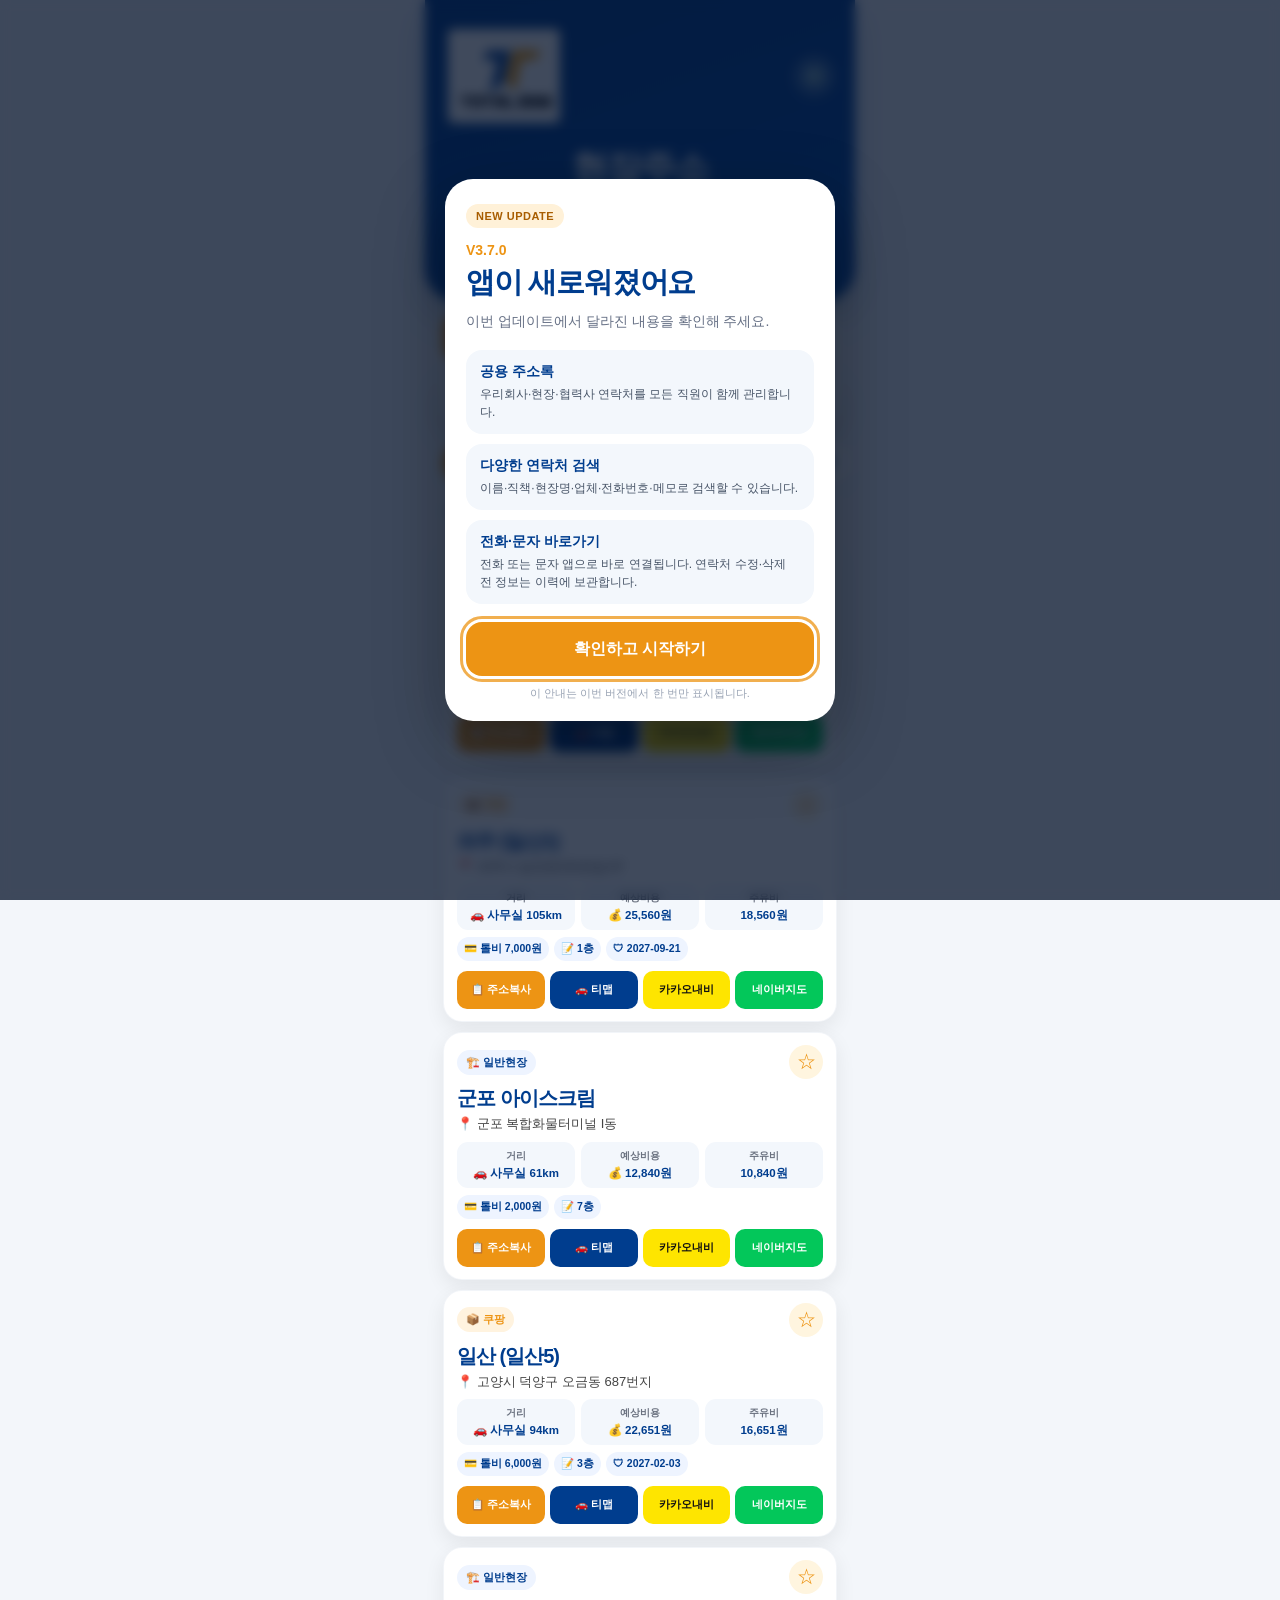
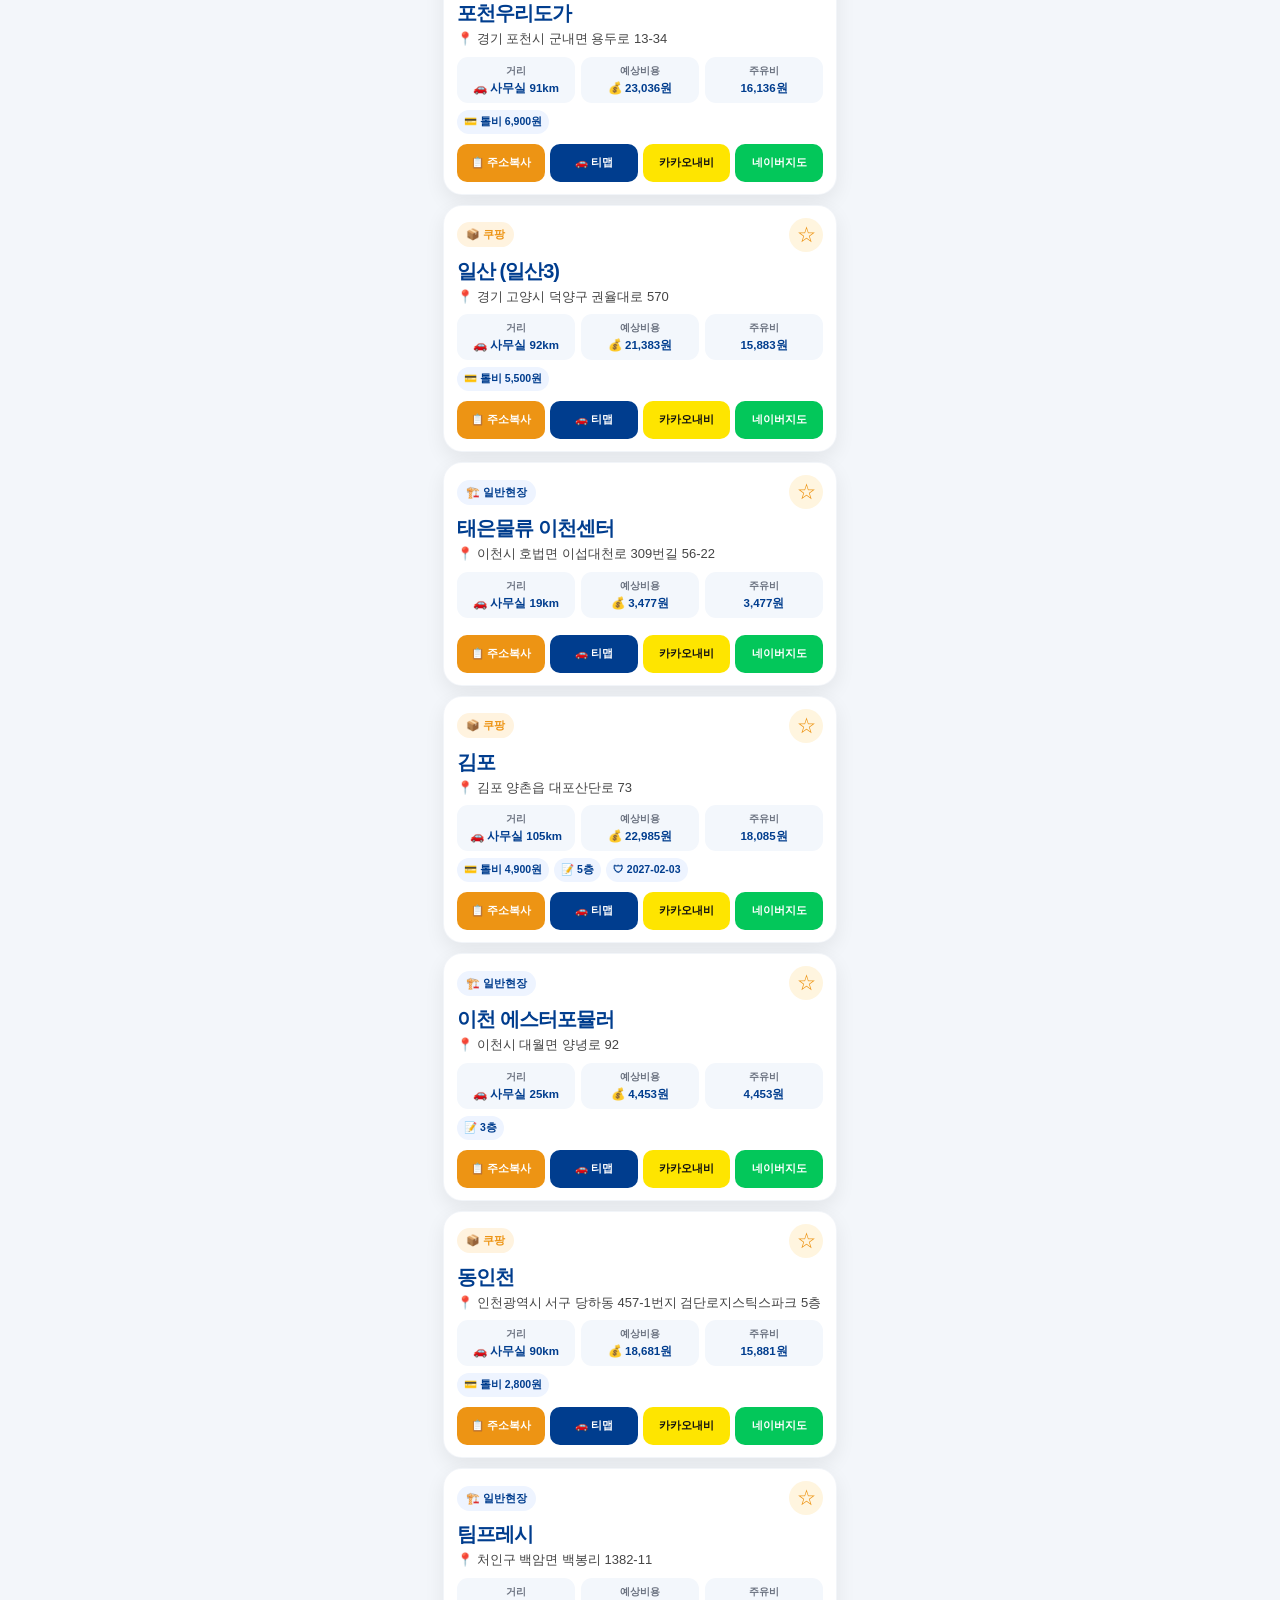
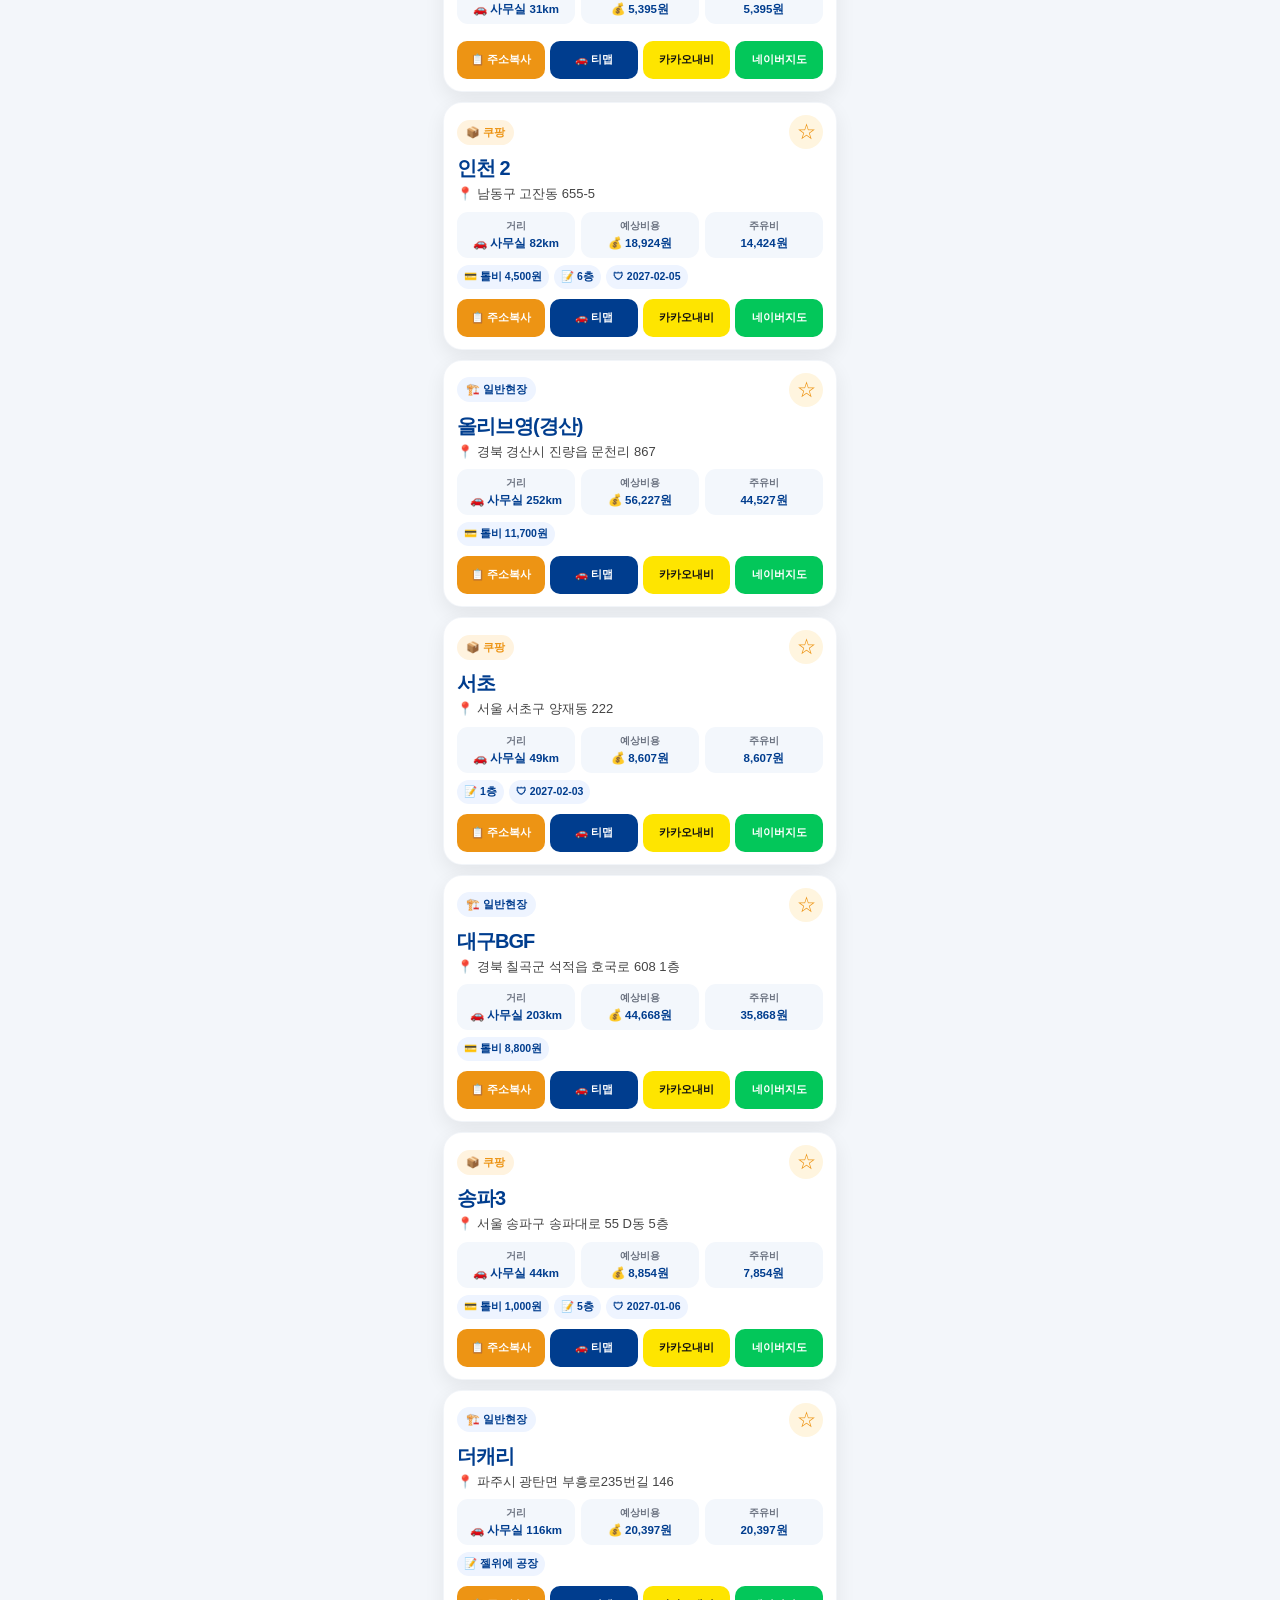
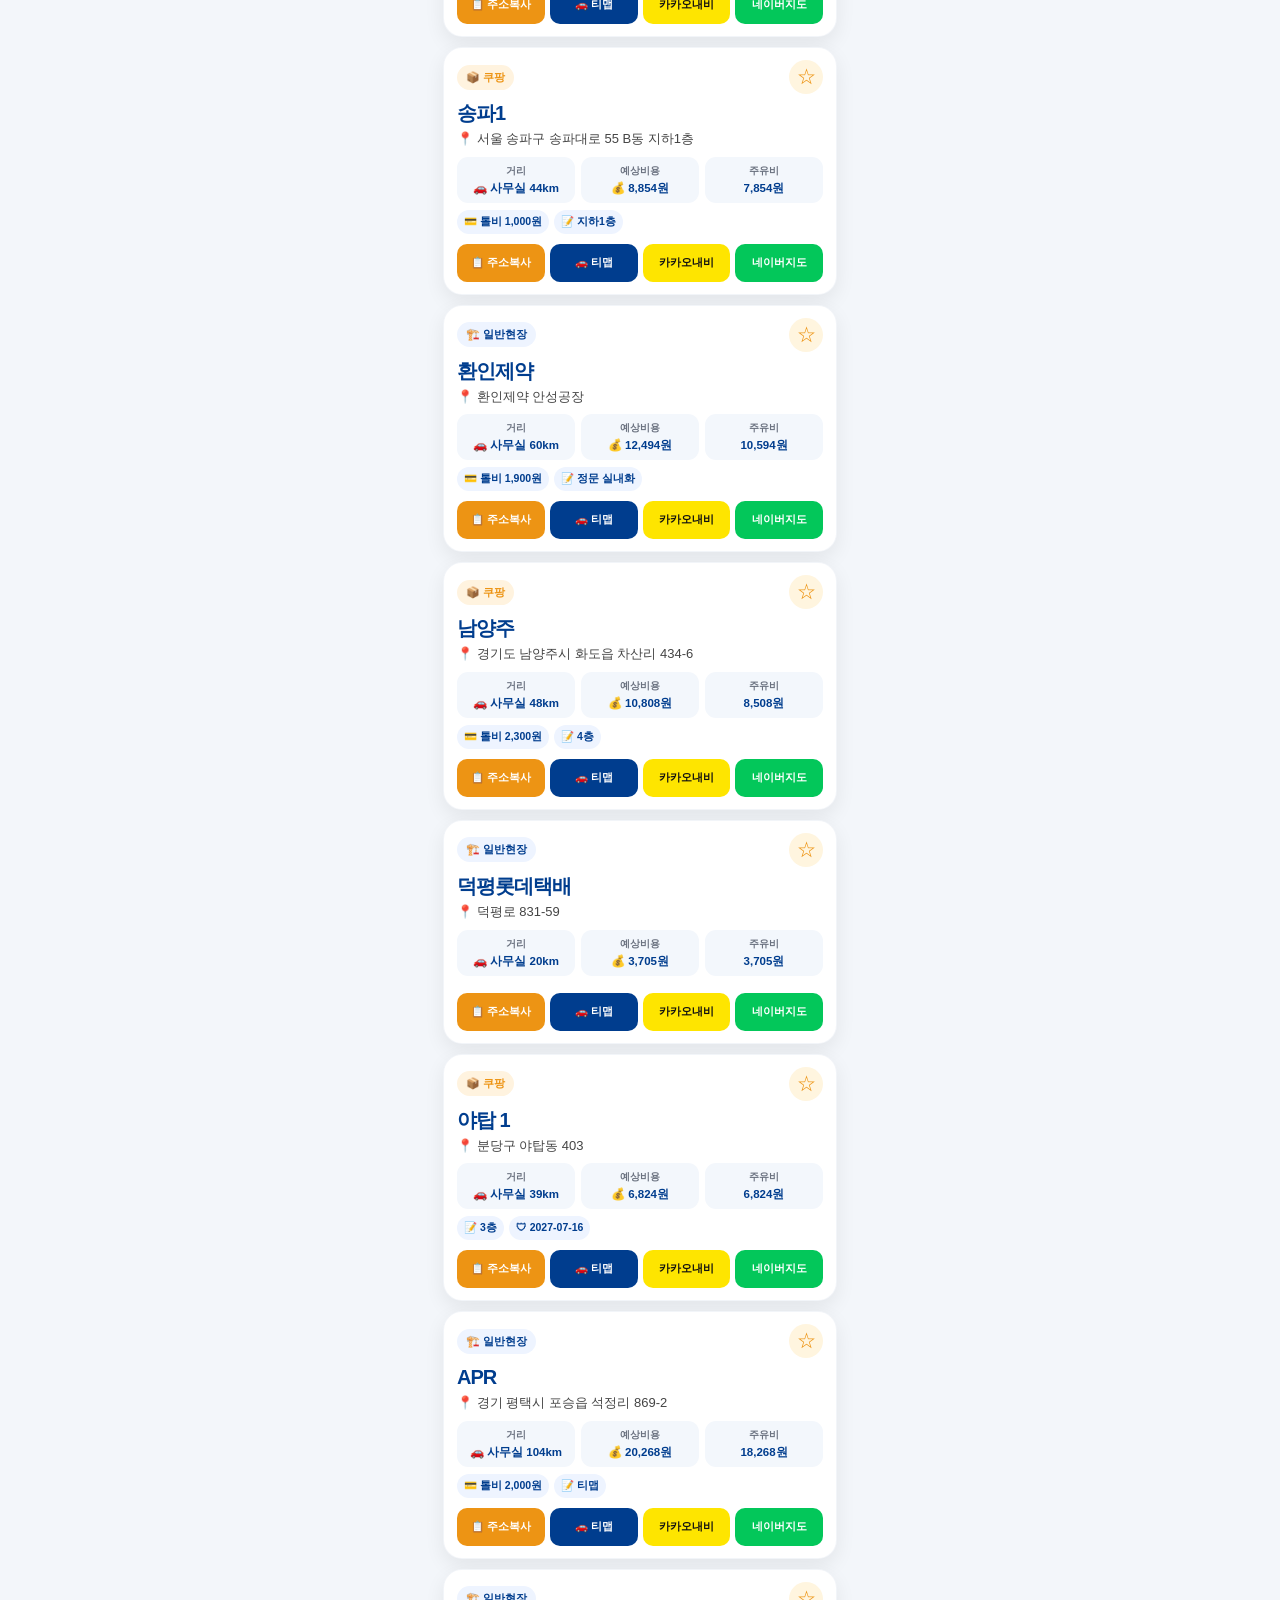
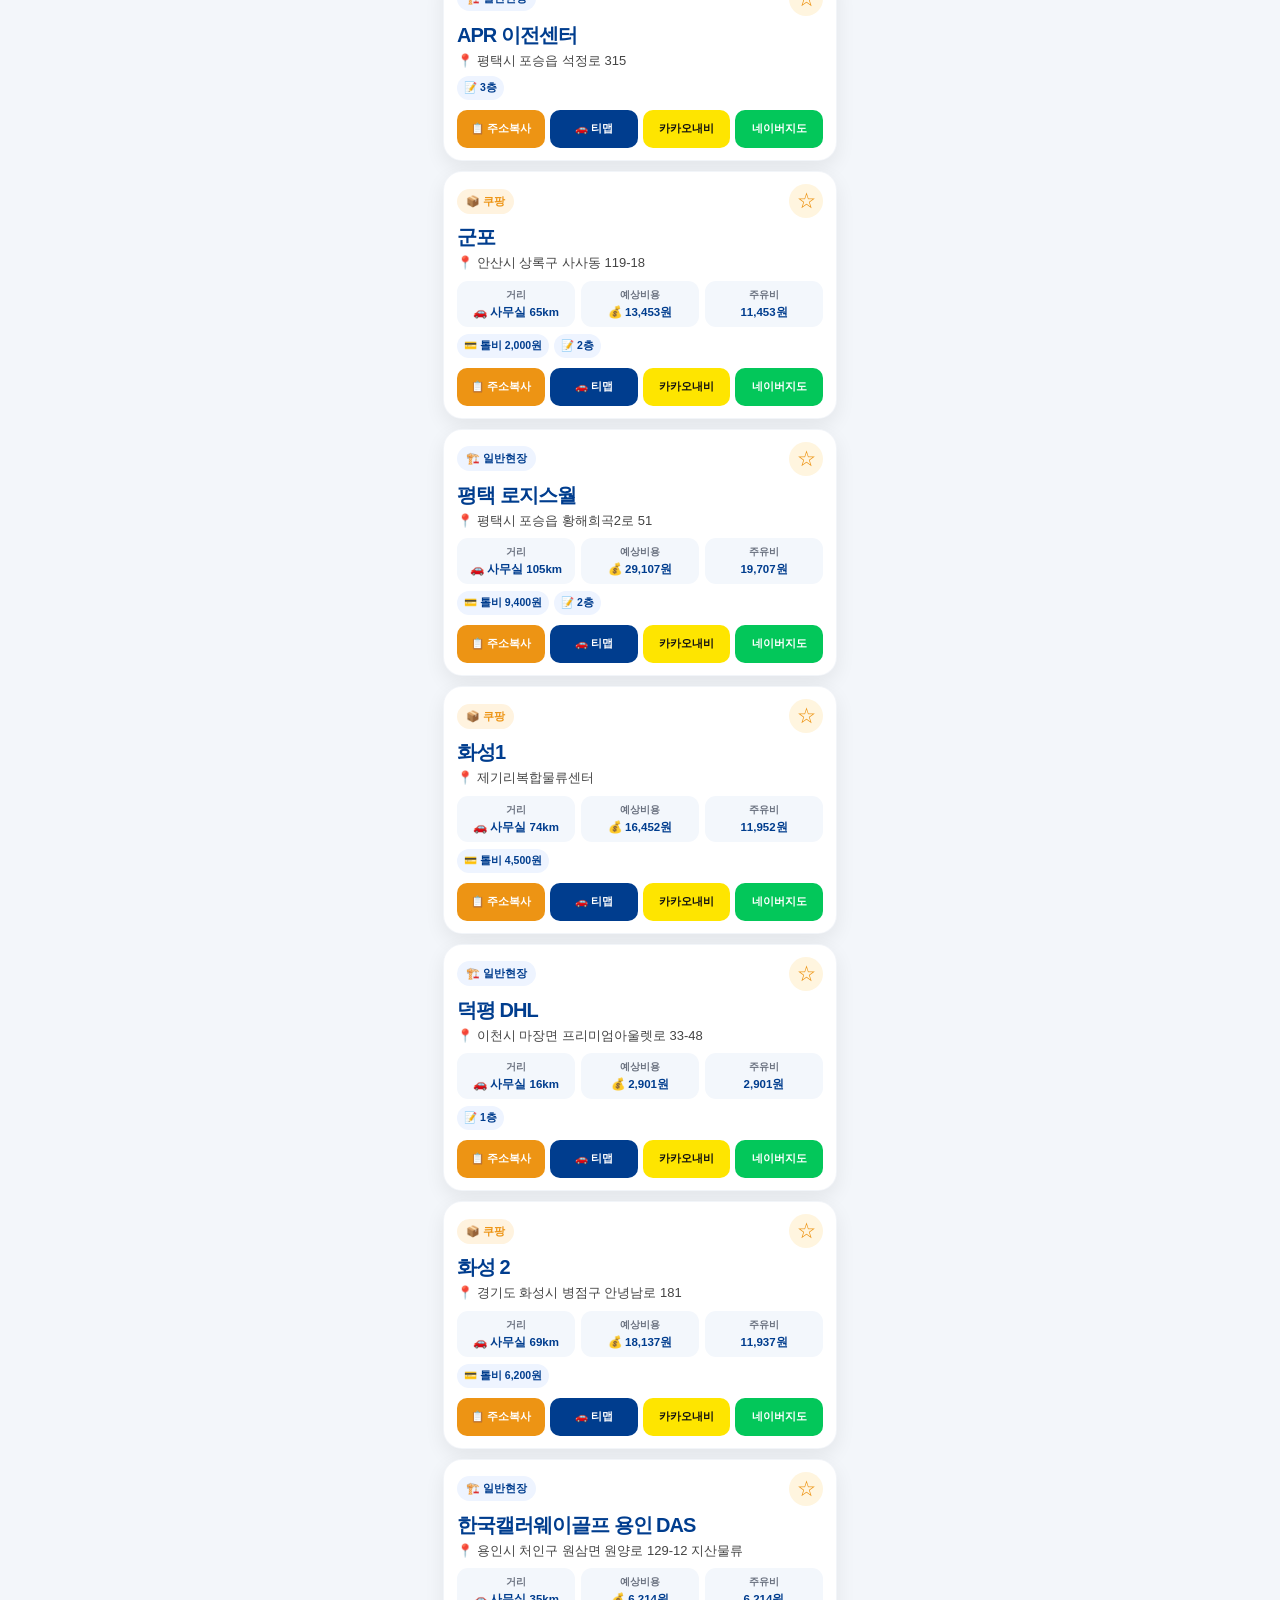
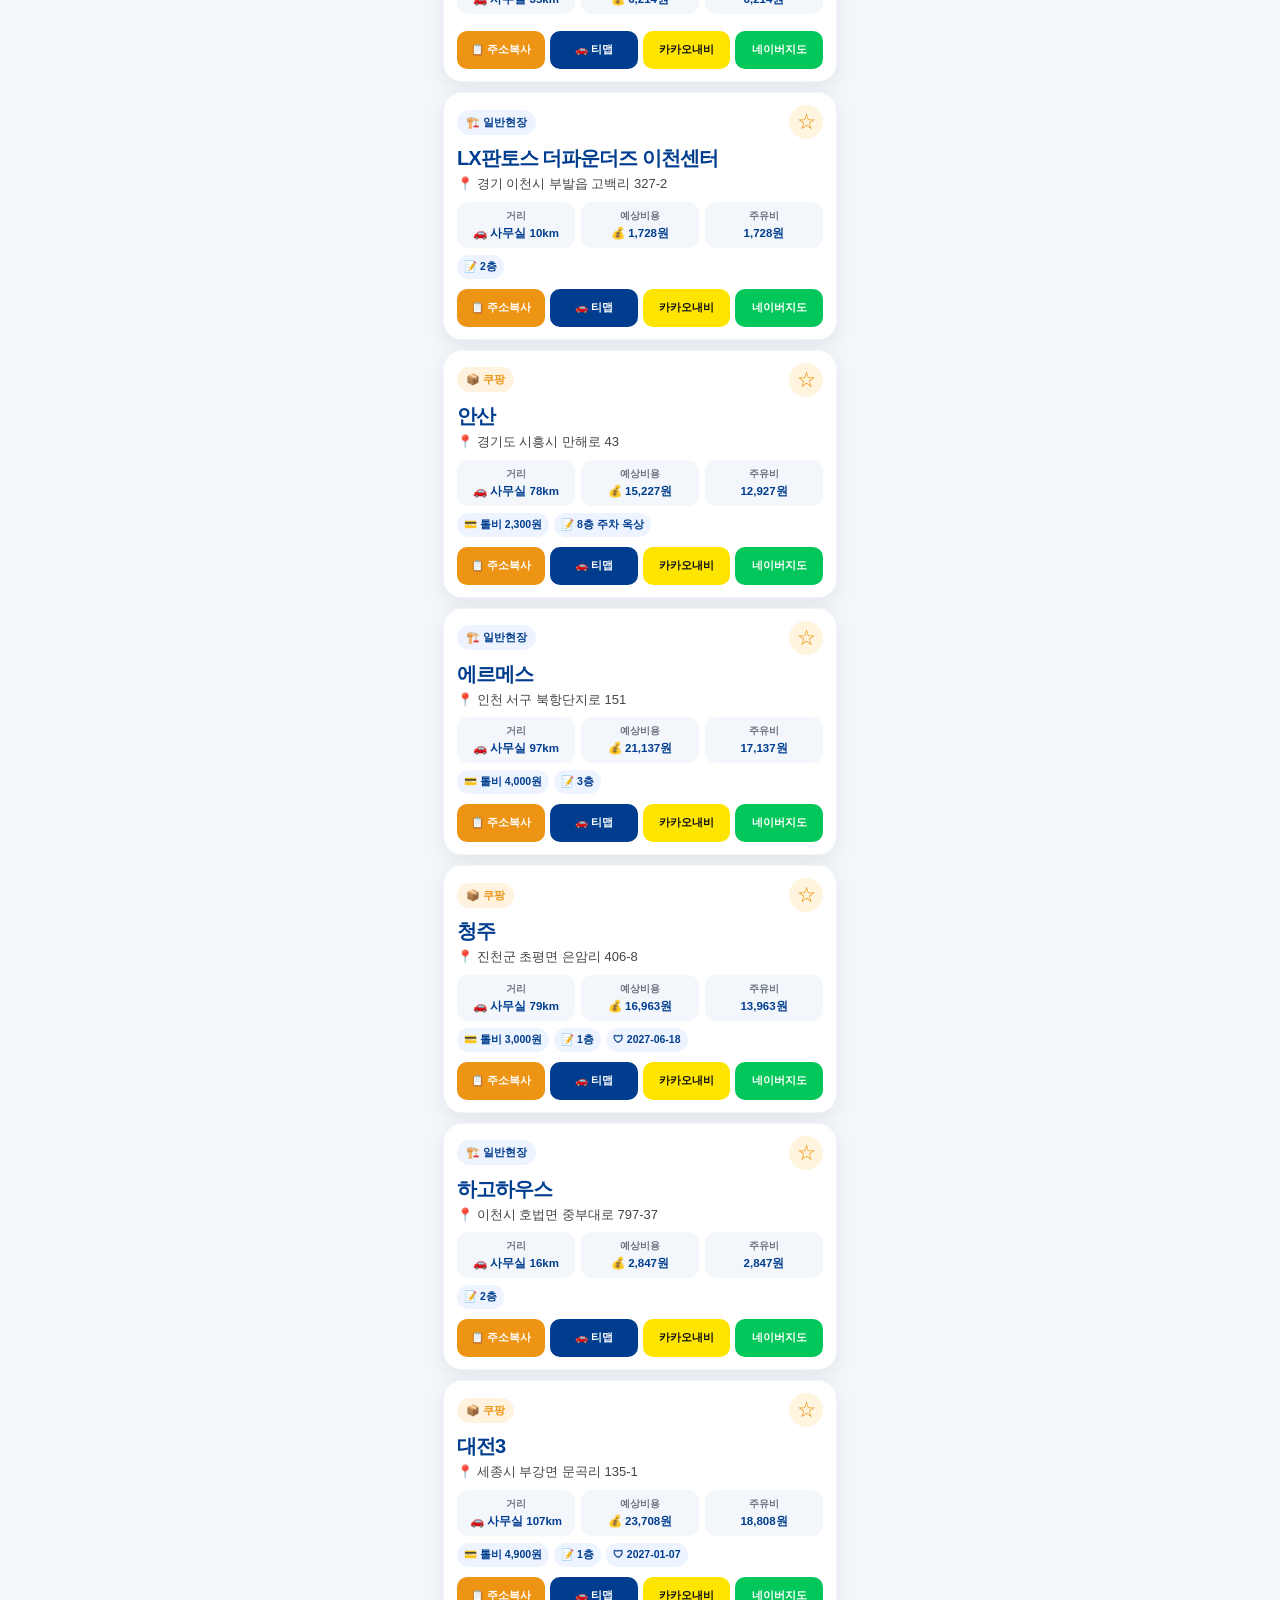
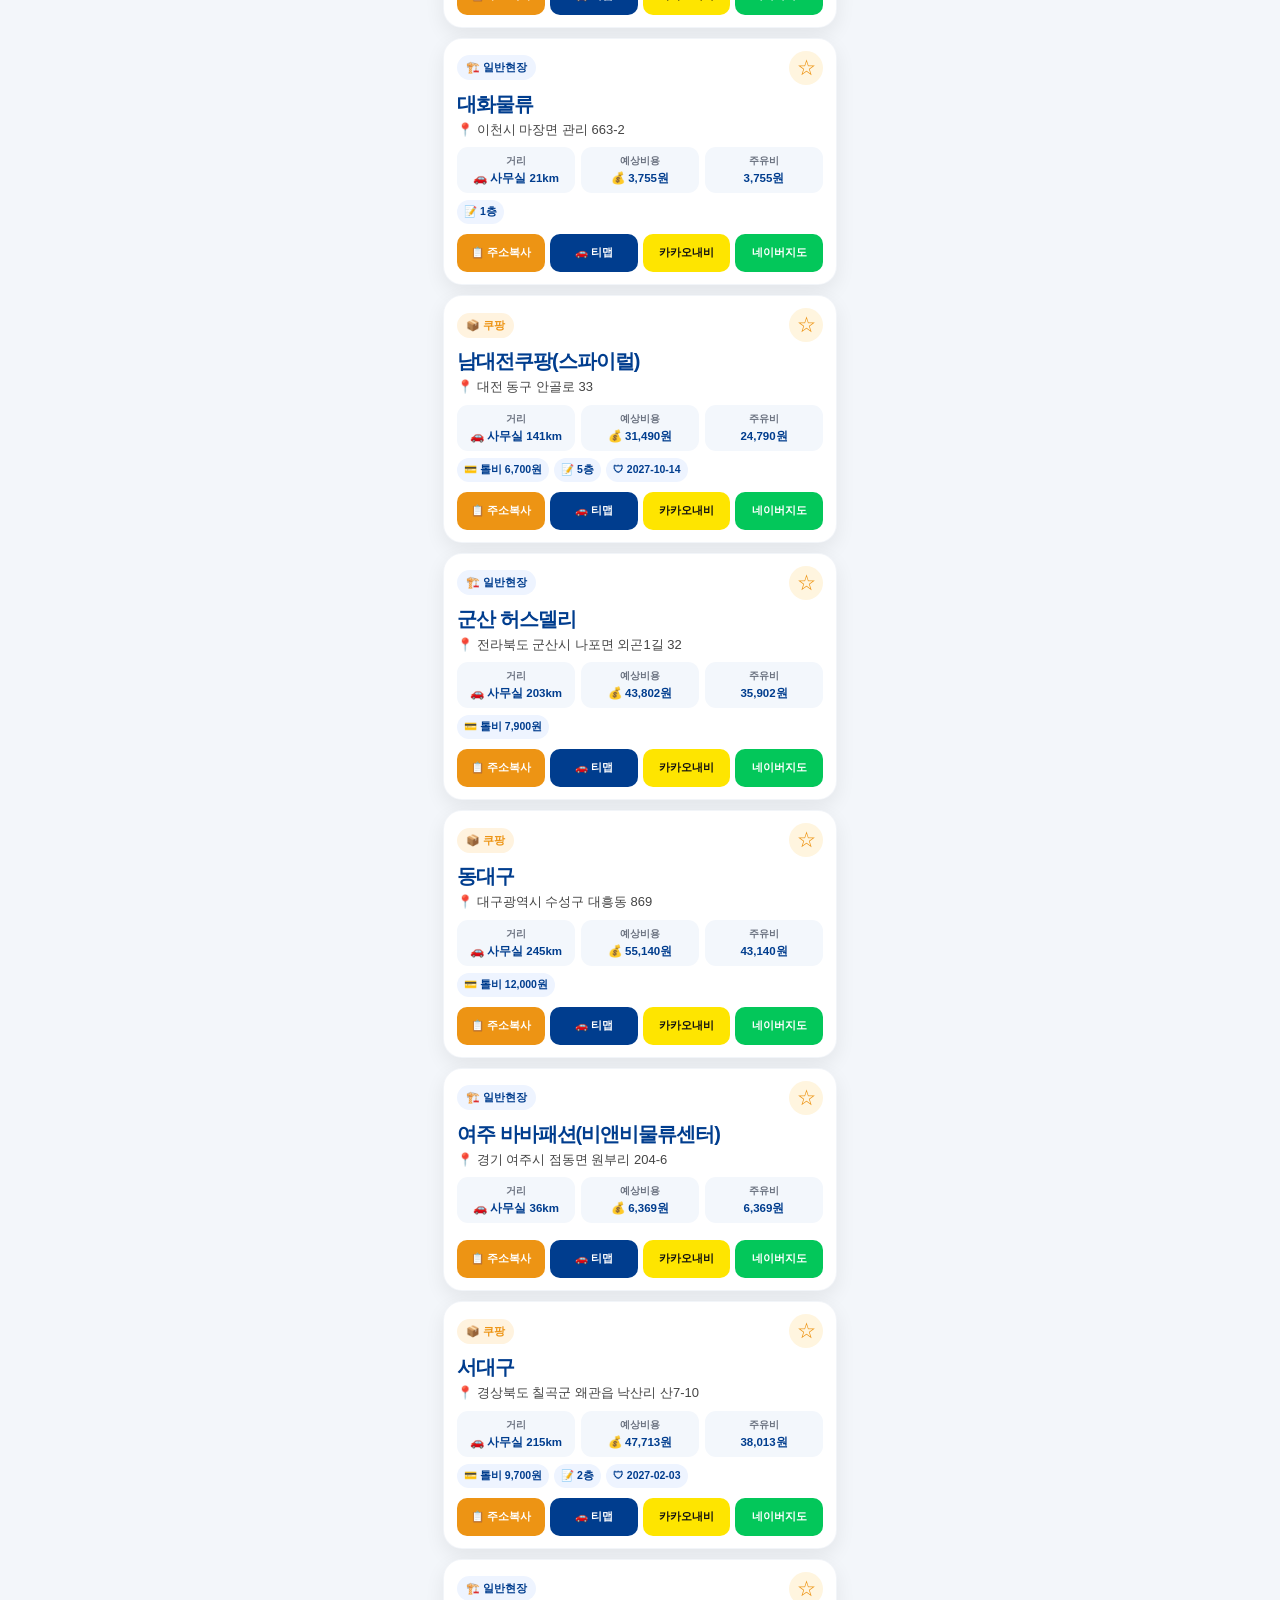
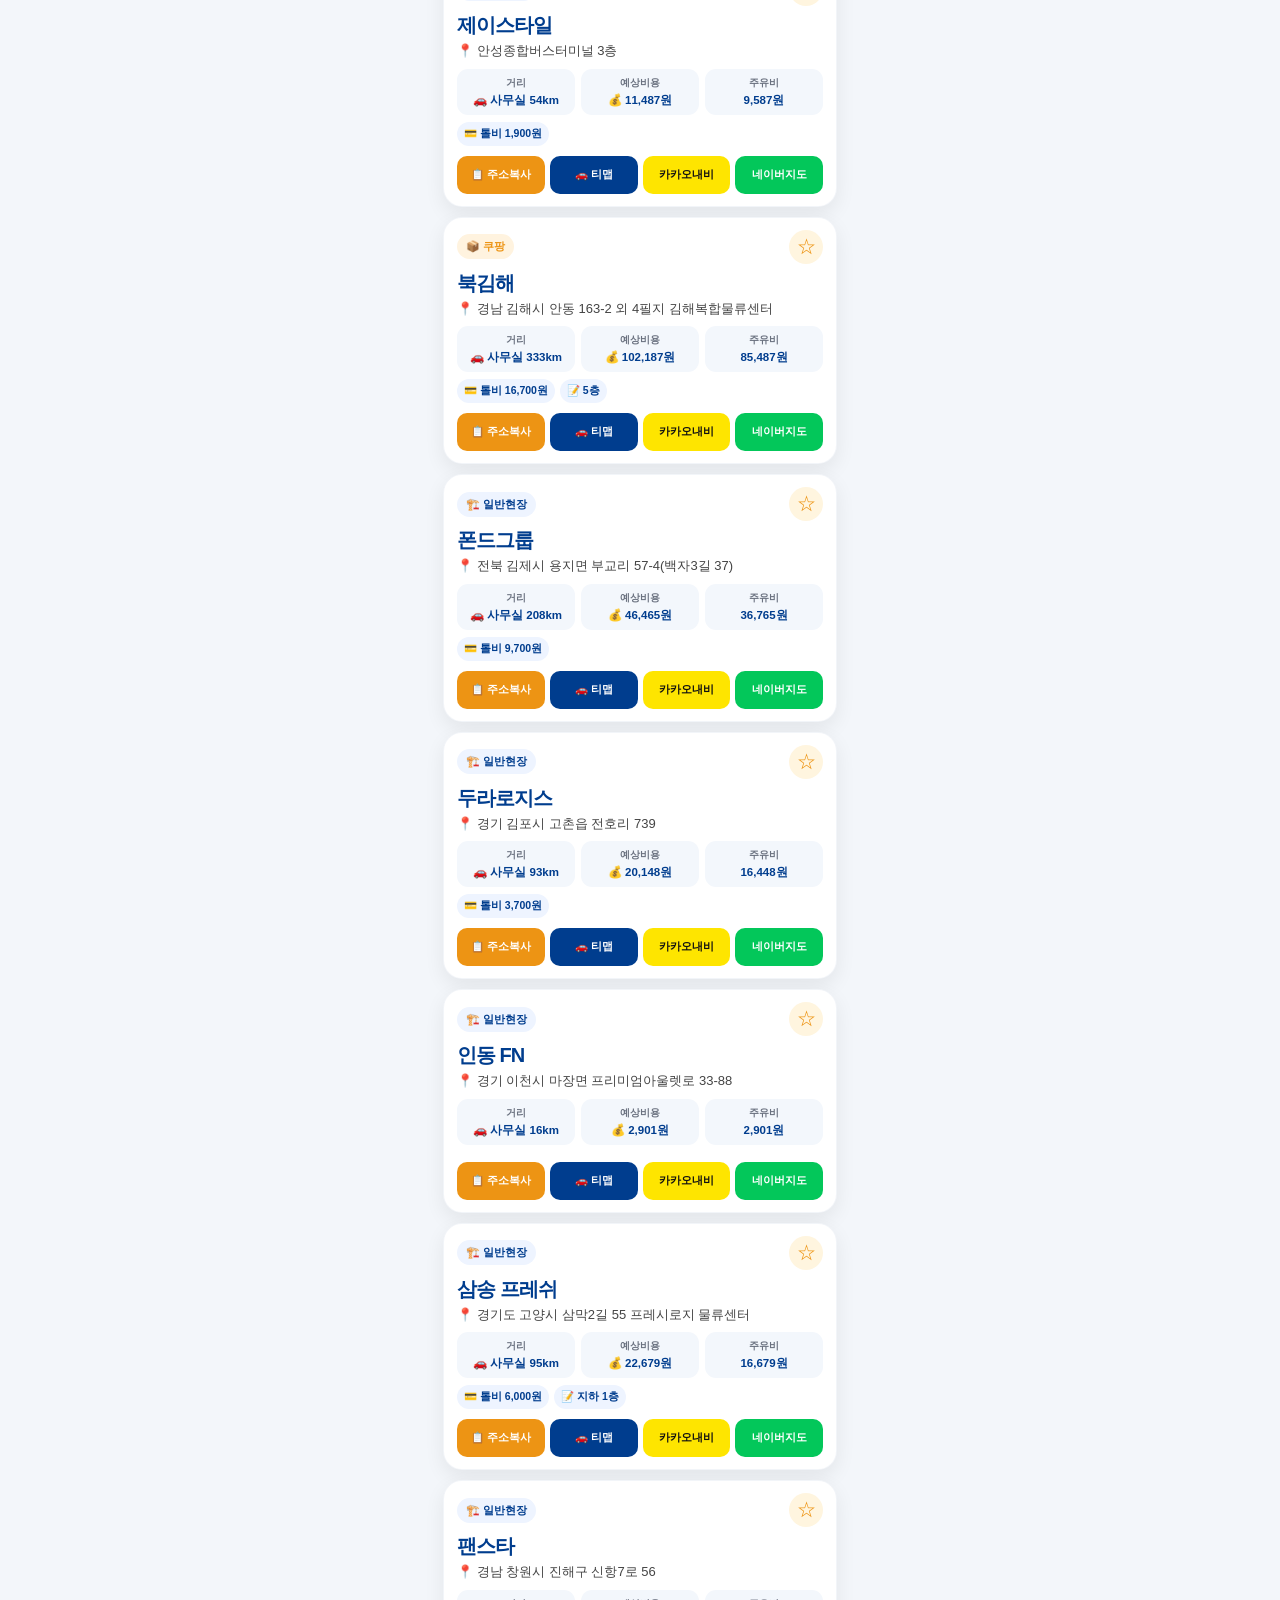
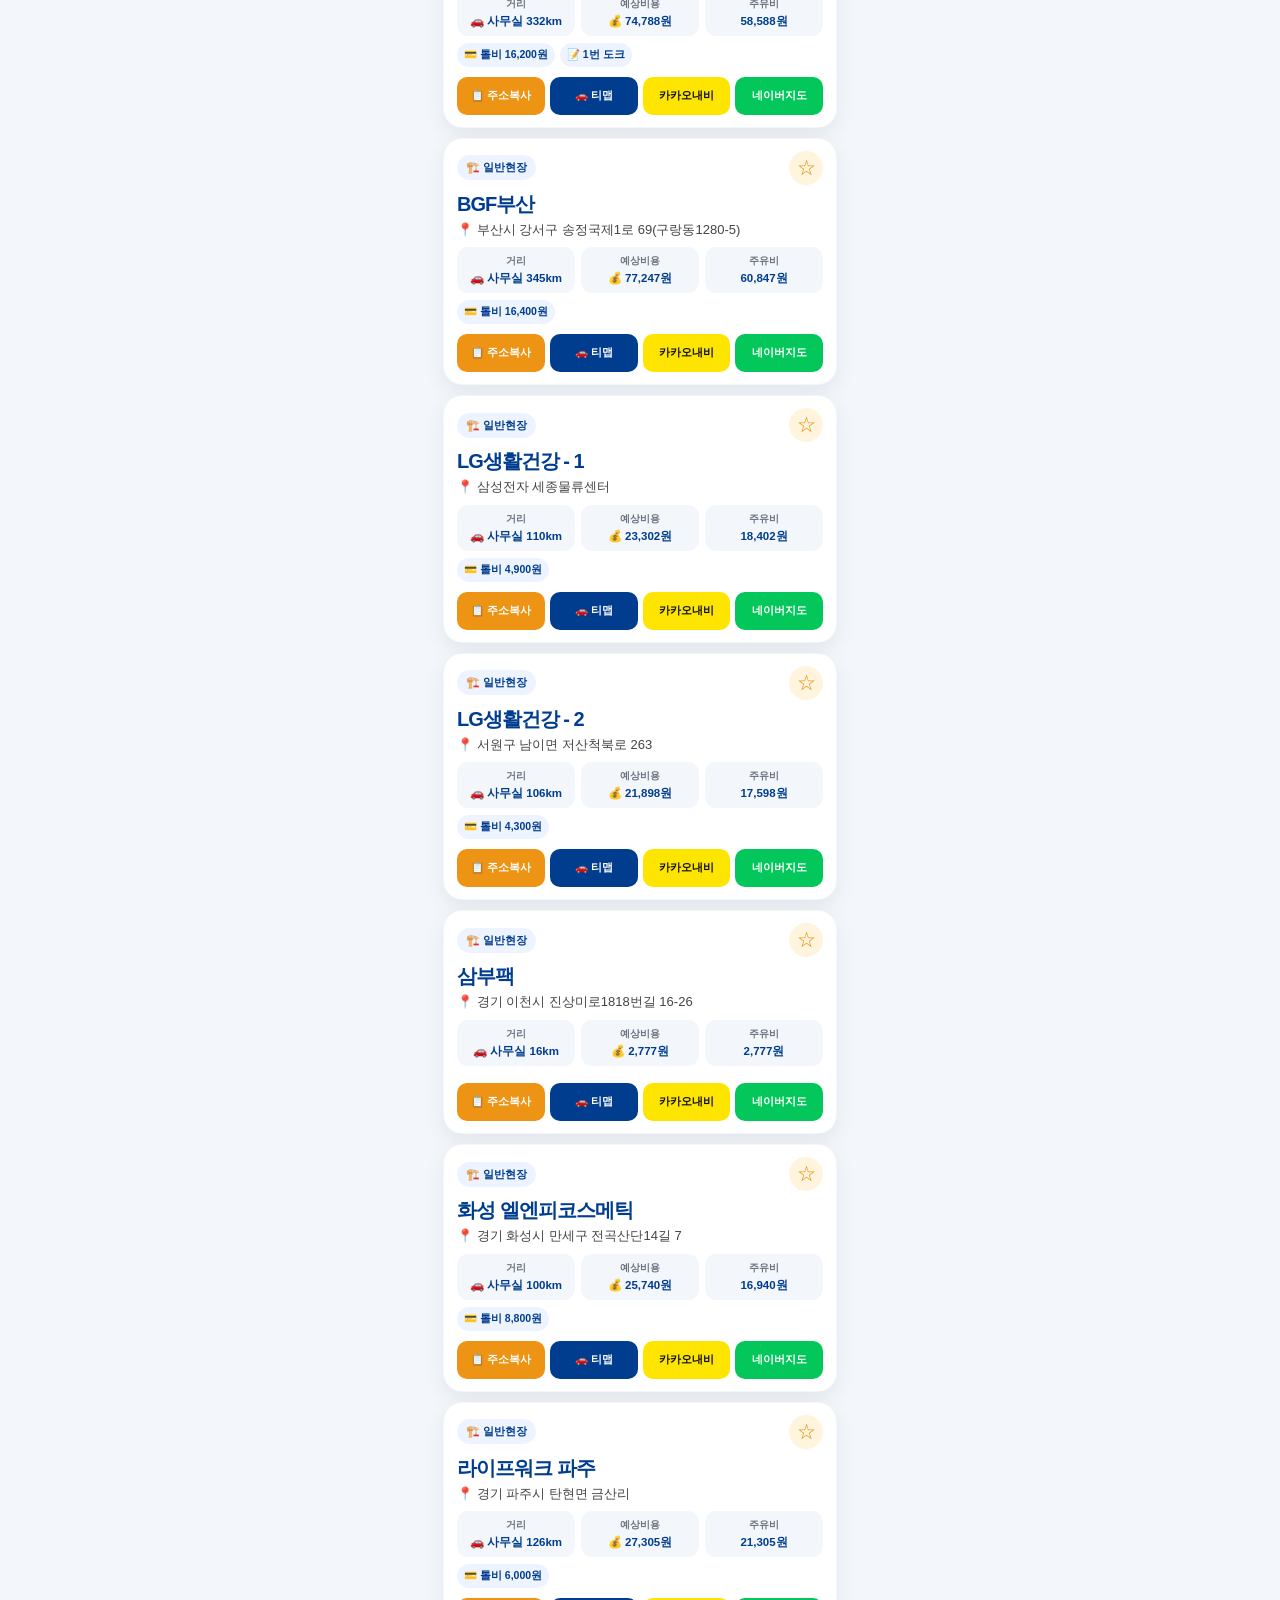
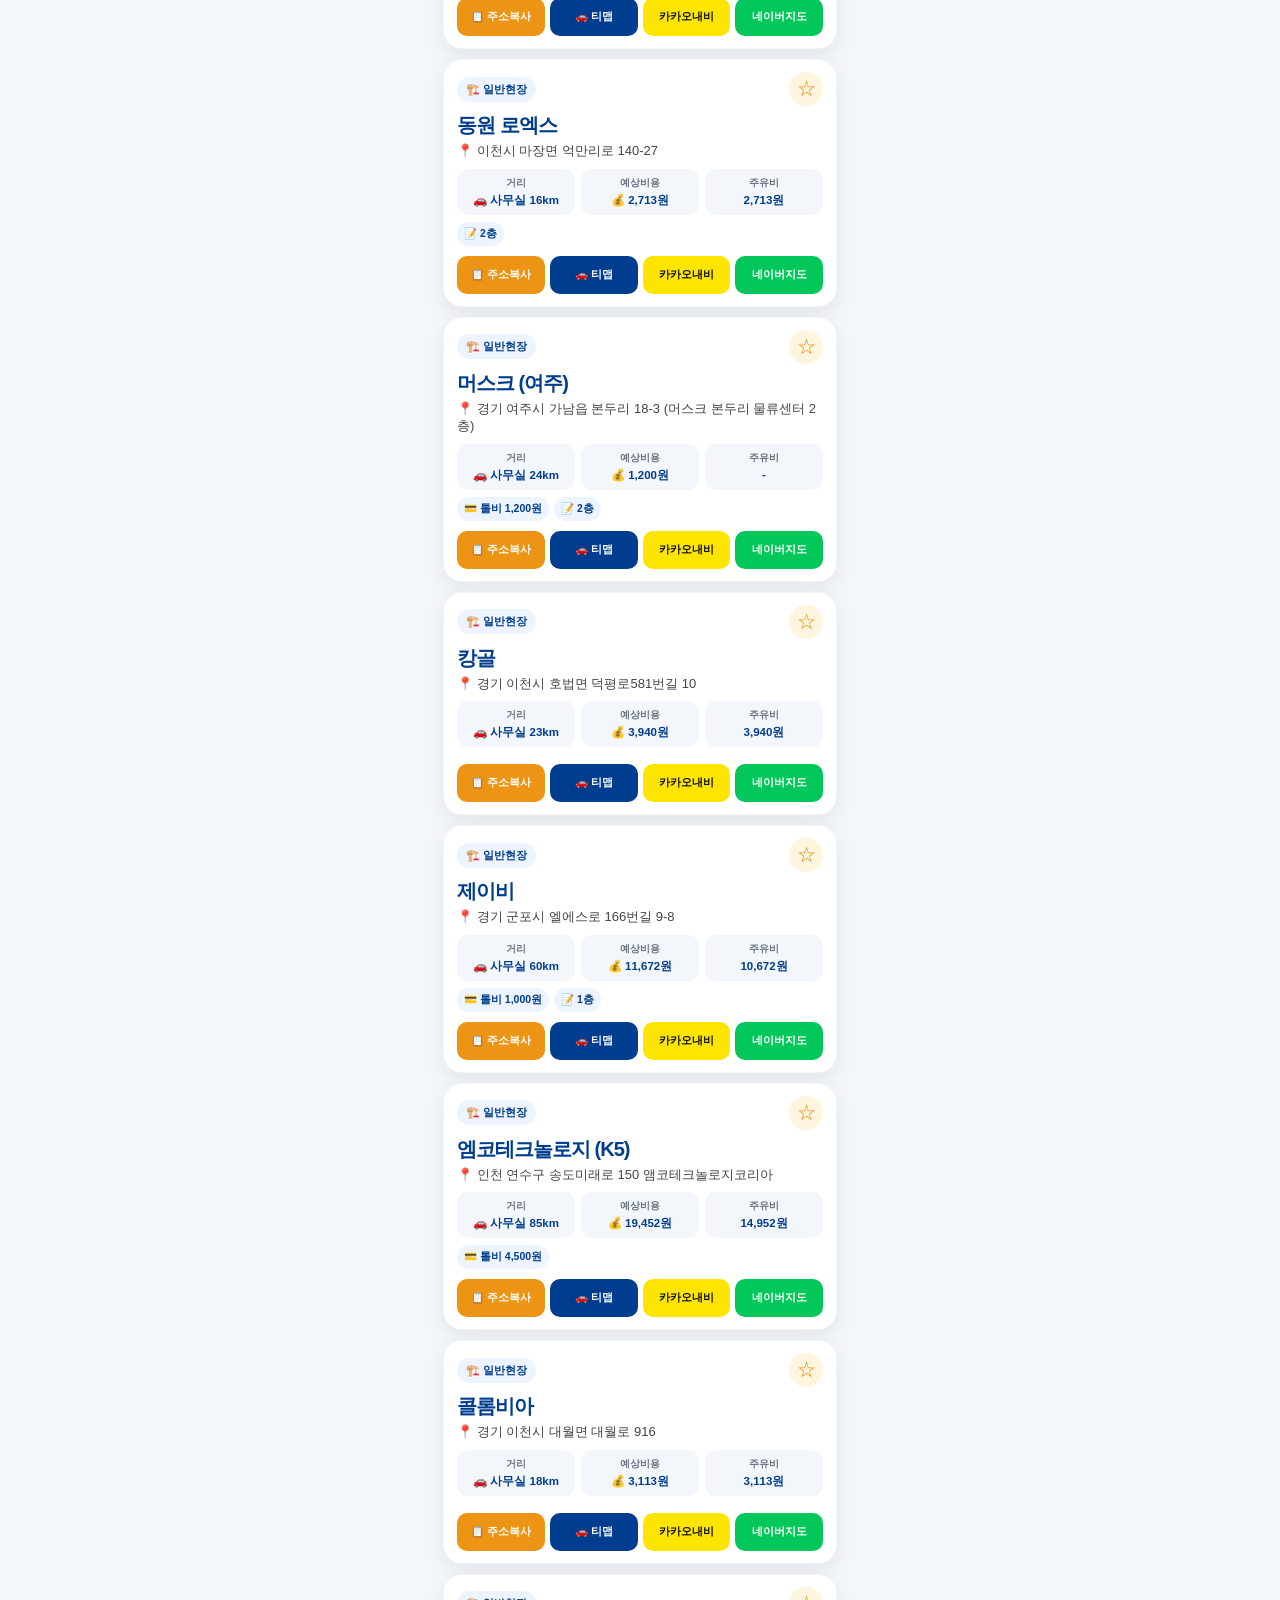
==== commit 2319e15d: "Add files via upload" ====
--- a/index.html
+++ b/index.html
@@ -13,12 +13,12 @@
 
   <title>TOTAL ENG 현장주소</title>
 
-  <link rel="manifest" href="./manifest.json?v=3.6.7" />
-  <link rel="stylesheet" href="./style.css?v=3.6.7" />
+  <link rel="manifest" href="./manifest.json?v=3.7.0" />
+  <link rel="stylesheet" href="./style.css?v=3.7.0" />
   <link rel="icon" type="image/png" sizes="32x32" href="./img/favicon-32.png" />
   <link rel="apple-touch-icon" sizes="180x180" href="./img/icon-180.png" />
 </head>
-<body data-app-version="V3.6.7">
+<body data-app-version="V3.7.0">
   <div id="kakaoGuide" class="kakao-guide" hidden aria-hidden="true" role="dialog" aria-modal="true" aria-labelledby="kakaoGuideTitle">
     <div class="kakao-guide-card">
       <img class="kakao-guide-logo" src="./img/logo.png" alt="TOTAL ENG" />
@@ -194,6 +194,11 @@
       <div id="headerCount" class="header-count" aria-live="polite">불러오는 중...</div>
     </header>
 
+    <nav class="app-sections" aria-label="앱 메뉴">
+      <button id="showSitesBtn" class="selected" type="button" aria-pressed="true">현장주소</button>
+      <button id="showContactsBtn" type="button" aria-pressed="false">공용 주소록</button>
+    </nav>
+    <div id="sitesView">
     <section class="search-wrap" aria-label="현장 검색">
       <div class="search-box">
         <span aria-hidden="true">🔍</span>
@@ -218,9 +223,22 @@
     </section>
 
     <main id="siteList" class="site-list"></main>
+    </div>
+    <section id="contactsView" class="contacts-view" hidden aria-label="공용 주소록">
+      <div class="search-box"><span aria-hidden="true">🔍</span><input id="contactSearch" type="search" aria-label="연락처 검색" placeholder="이름·현장·직책·업체·번호 검색" autocomplete="off" /></div>
+      <nav id="contactFilters" class="contact-filters" aria-label="연락처 분류">
+        <button type="button" data-category="전체" class="selected" aria-pressed="true">전체</button>
+        <button type="button" data-category="우리회사" aria-pressed="false">우리회사</button>
+        <button type="button" data-category="현장" aria-pressed="false">현장</button>
+        <button type="button" data-category="협력사" aria-pressed="false">협력사</button>
+      </nav>
+      <div class="contacts-toolbar"><span id="contactCount">전체 0명</span><button id="addContactBtn" type="button">+ 연락처 추가</button></div>
+      <div class="contacts-toolbar"><p id="contactStatus" role="status" aria-live="polite">주소록 연결 대기</p><button id="refreshContactsBtn" type="button">새로고침</button></div>
+      <div id="contactList"></div>
+    </section>
 
     <footer class="app-footer">
-      <span id="versionText">V3.6.7</span>
+      <span id="versionText">V3.7.0</span>
       <span id="updatedText">업데이트 확인 중</span>
     </footer>
   </div>
@@ -243,6 +261,8 @@
       </div>
 
       <section class="settings-section">
+        <p id="syncStatus" role="status" aria-live="polite">최신 목록 확인 중…</p>
+        <button id="checkUpdateBtn" class="settings-primary-small" type="button">업데이트 확인</button>
         <div class="settings-row">
           <div>
             <strong>다크모드</strong>
@@ -325,13 +345,13 @@
   <div id="updateNoticeModal" class="update-notice-modal" hidden aria-hidden="true" role="dialog" aria-modal="true" aria-labelledby="updateNoticeTitle">
     <div class="update-notice-card">
       <span class="update-notice-label">NEW UPDATE</span>
-      <div class="update-notice-version">V3.6.7</div>
+      <div class="update-notice-version">V3.7.0</div>
       <h2 id="updateNoticeTitle">앱이 새로워졌어요</h2>
       <p class="update-notice-intro">이번 업데이트에서 달라진 내용을 확인해 주세요.</p>
       <ul class="update-notice-list">
-        <li><strong>더 편한 검색</strong><span>띄어쓰기와 단어 순서가 달라도 지역·현장명·주소를 쉽게 찾습니다.</span></li>
-        <li><strong>중복 등록 경고</strong><span>같은 현장명이나 주소가 있으면 저장 전에 알려드립니다.</span></li>
-        <li><strong>불필요한 버튼 정리</strong><span>지원되지 않는 현대차·기아차 버튼을 제거했습니다.</span></li>
+        <li><strong>공용 주소록</strong><span>우리회사·현장·협력사 연락처를 모든 직원이 함께 관리합니다.</span></li>
+        <li><strong>다양한 연락처 검색</strong><span>이름·직책·현장명·업체·전화번호·메모로 검색할 수 있습니다.</span></li>
+        <li><strong>전화·문자 바로가기</strong><span>전화 또는 문자 앱으로 바로 연결됩니다. 연락처 수정·삭제 전 정보는 이력에 보관합니다.</span></li>
       </ul>
       <button id="closeUpdateNoticeBtn" class="update-notice-confirm" type="button">확인하고 시작하기</button>
       <p class="update-notice-once">이 안내는 이번 버전에서 한 번만 표시됩니다.</p>
@@ -339,6 +359,7 @@
   </div>
 
   <div id="toast" class="toast" role="status" aria-live="polite"></div>
-  <script src="./js/app.js?v=3.6.7" defer></script>
+  <script src="./js/app.js?v=3.7.0" defer></script>
+  <script src="./js/contacts.js?v=3.7.0" defer></script>
 </body>
 </html>
--- a/style.css
+++ b/style.css
@@ -139,3 +139,7 @@
 body.dark .update-notice-list span{color:#d0d5dd}
 @keyframes updatePop{from{opacity:0;transform:translateY(20px) scale(.96)}to{opacity:1;transform:translateY(0) scale(1)}}
 @media(max-width:360px){.settings-sheet,.site-editor-sheet{padding-left:14px;padding-right:14px}.settings-section{padding:14px}.settings-section-title{align-items:flex-start}.settings-primary-small{padding:0 10px;font-size:12px}.site-editor-grid{grid-template-columns:1fr}.settings-head h2{font-size:27px}}
+/* V3.7.0 공용 주소록 */
+[hidden]{display:none!important}
+.app-sections{display:flex;gap:8px;padding:12px 18px 34px}.app-sections button,.contact-filters button{flex:1;border:1px solid var(--line);background:var(--card);color:var(--blue);border-radius:14px;padding:13px 8px;font-weight:800;font-size:15px}.app-sections button.selected,.contact-filters button.selected{background:var(--orange);color:#fff;border-color:var(--orange)}
+.contacts-view{padding:0 18px}.contacts-view .search-box{box-shadow:0 5px 16px #003d8e16}.contacts-view input{min-width:0}.contact-filters{display:flex;gap:6px;margin:16px 0}.contact-filters button{font-size:13px;padding:11px 3px}.contacts-toolbar{display:flex;justify-content:space-between;align-items:center;gap:10px;margin:10px 0}.contacts-toolbar button{border:0;border-radius:12px;padding:10px 12px;background:#eaf1fb;color:var(--blue);font-weight:800;cursor:pointer}#addContactBtn{background:var(--orange);color:white}#contactStatus{font-size:12px;color:var(--muted);line-height:1.5;flex:1}.contact-card{border:1px solid var(--line);background:var(--card);border-radius:22px;padding:16px;margin:14px 0;box-shadow:0 6px 20px #003d8e0b}.contact-card h3{margin:10px 0;color:var(--blue);font-size:23px}.contact-card small{font-size:15px;font-weight:600}.contact-card p{margin:7px 0;line-height:1.5;overflow-wrap:anywhere}.contact-note{white-space:pre-wrap;color:var(--muted)}.contact-badge{font-size:12px;font-weight:800;color:var(--blue);background:#eaf1fb;padding:7px 10px;border-radius:9px}.contact-actions{display:flex;gap:10px;margin-top:14px}.contact-actions a,.contact-actions button{flex:1;border:0;display:flex;align-items:center;justify-content:center;text-decoration:none;border-radius:14px;background:var(--blue);color:white;min-height:48px;font-size:17px;font-weight:800}.contact-actions a:nth-child(2){background:#fff0d6;color:#a45900}.contact-editor{width:calc(100% - 28px);max-width:430px;max-height:90dvh;border:0;border-radius:24px;padding:22px;color:var(--text);background:var(--card);overflow:auto}.contact-editor::backdrop{background:#06152aba}.contact-editor label{display:block;margin:12px 0;font-weight:700}.contact-editor input,.contact-editor select,.contact-editor textarea{display:block;width:100%;box-sizing:border-box;font:inherit;margin-top:6px;border:1px solid #cdd5df;border-radius:10px;padding:12px;background:var(--card);color:var(--text)}.contact-editor p{font-size:13px;color:var(--muted)}#deleteContactBtn{background:#b42318}.contact-editor button:disabled{opacity:.6}body.dark .contact-card,body.dark .contact-editor{background:#1b2230;color:#eee}body.dark .contact-card h3{color:#a4c7ff}body.dark .contact-editor input,body.dark .contact-editor textarea,body.dark .contact-editor select{background:#252e3e;color:white}body.dark .app-sections button:not(.selected),body.dark .contact-filters button:not(.selected){background:#252e3e;color:#bcd3ff}
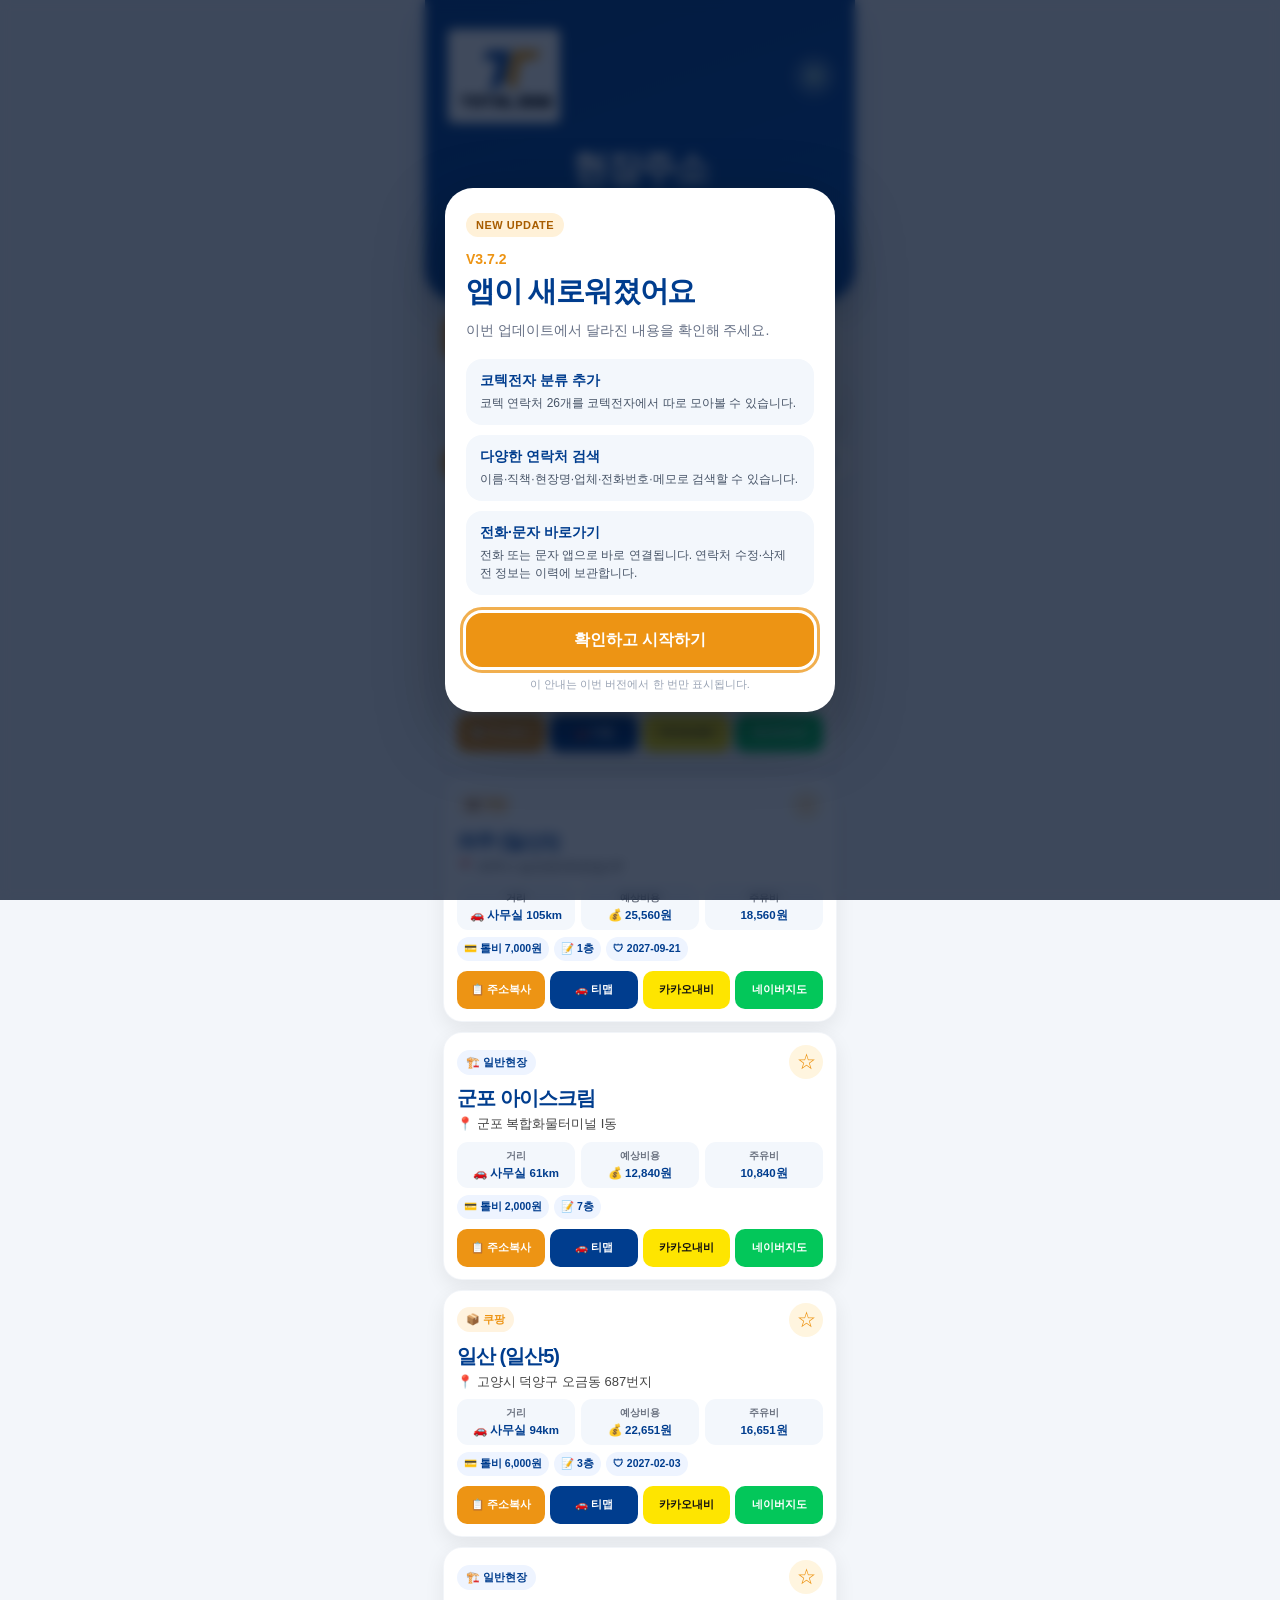
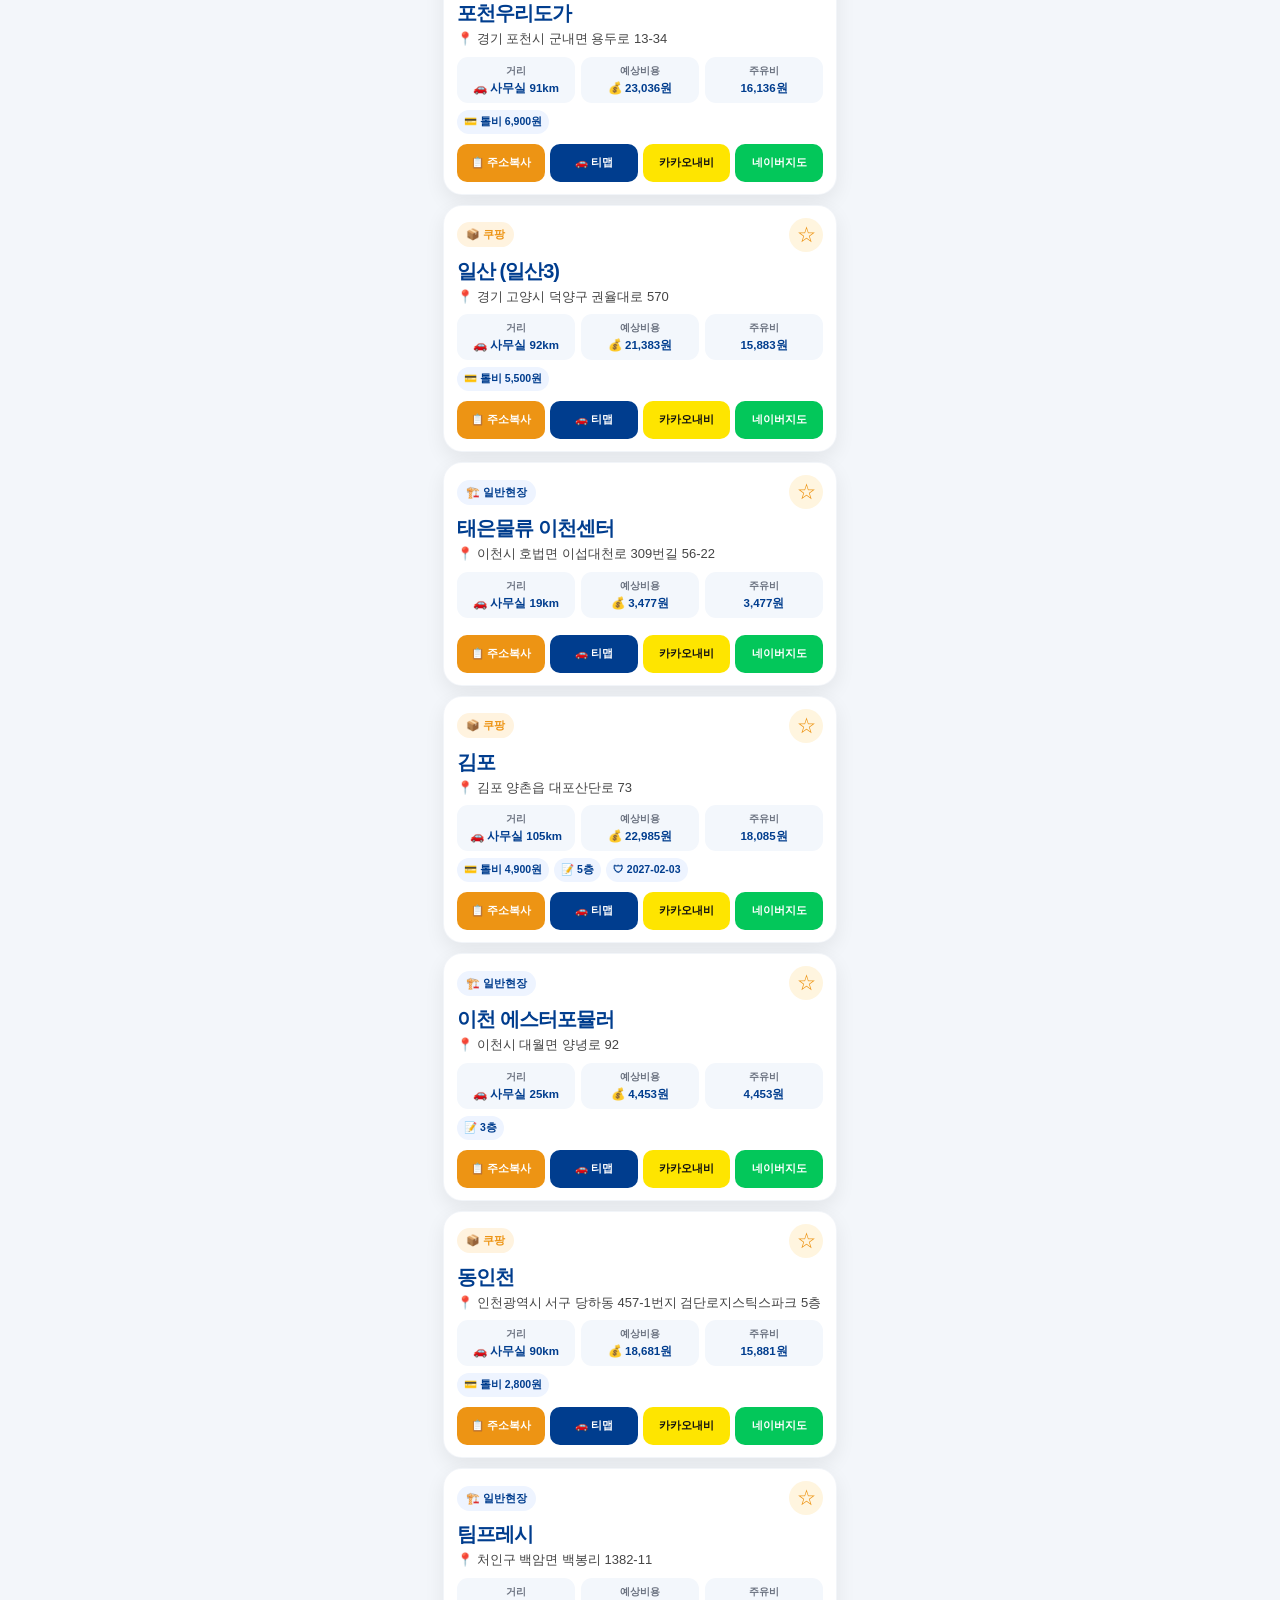
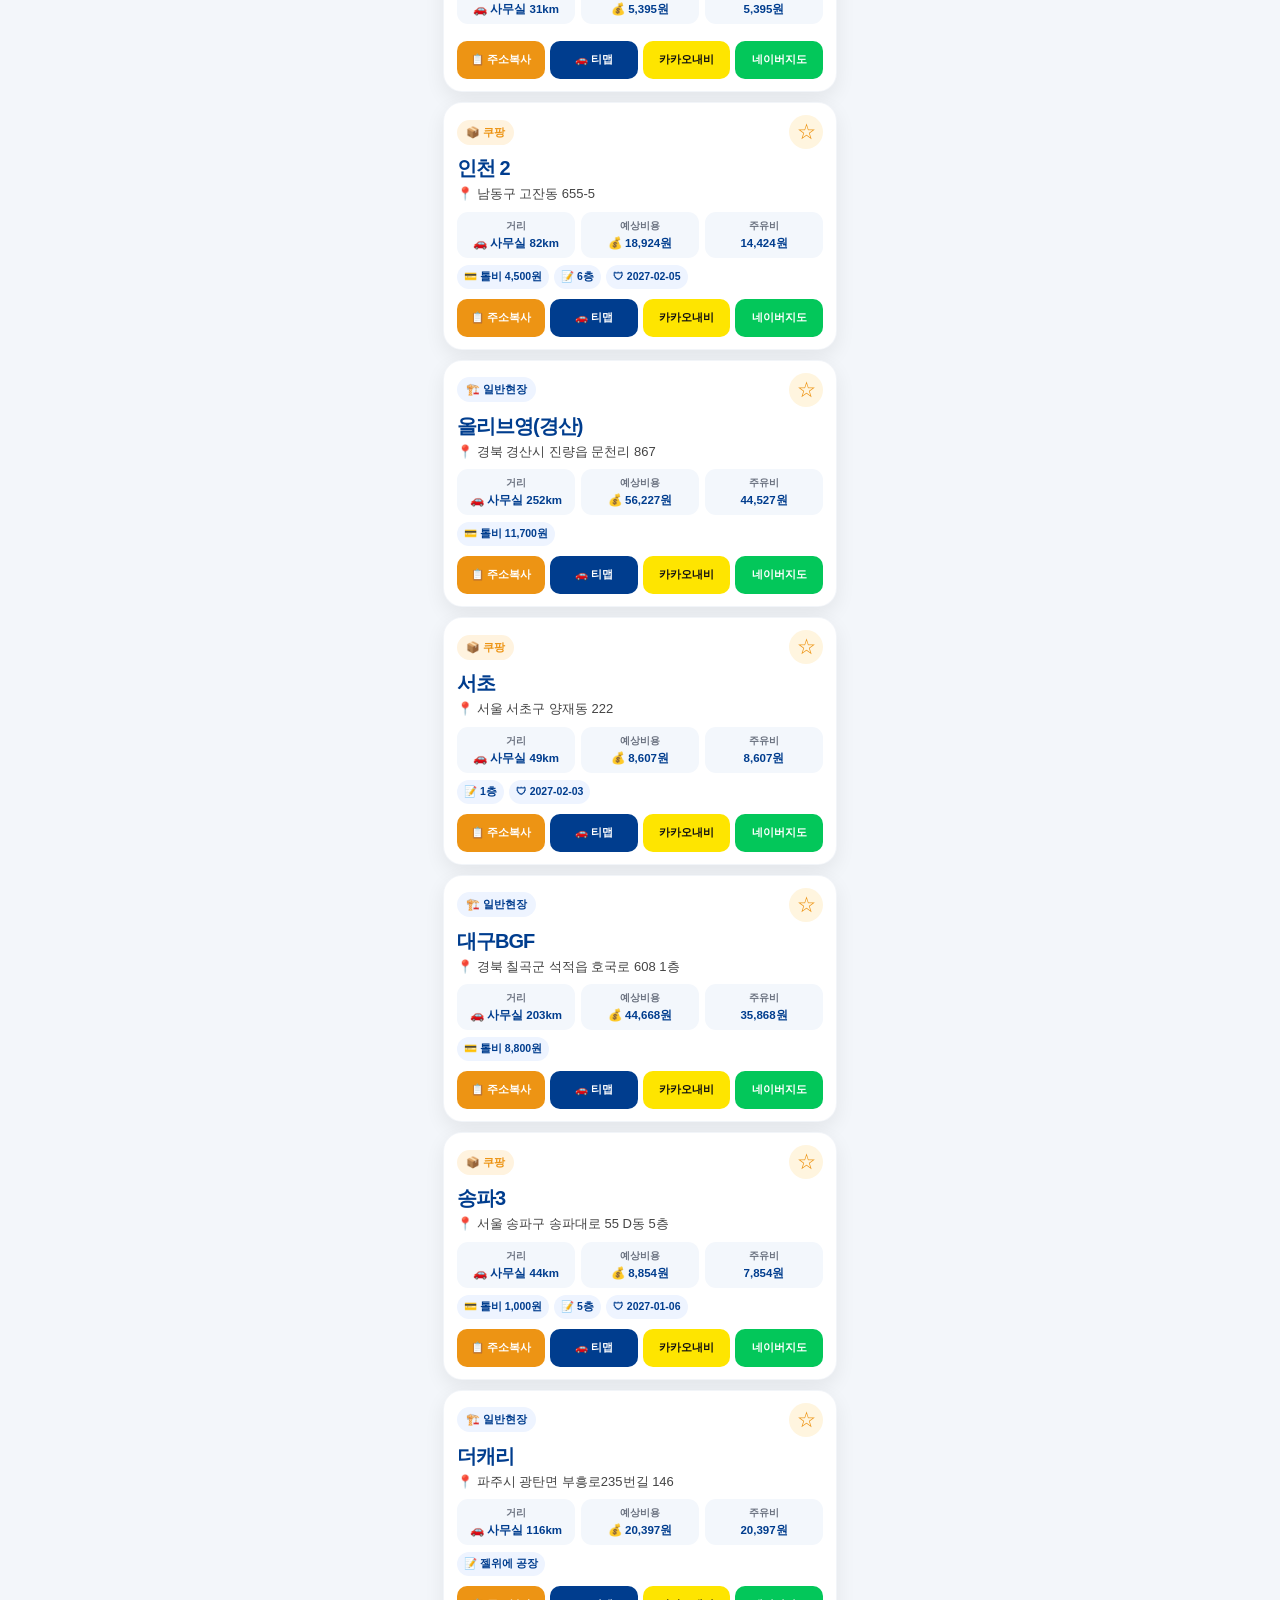
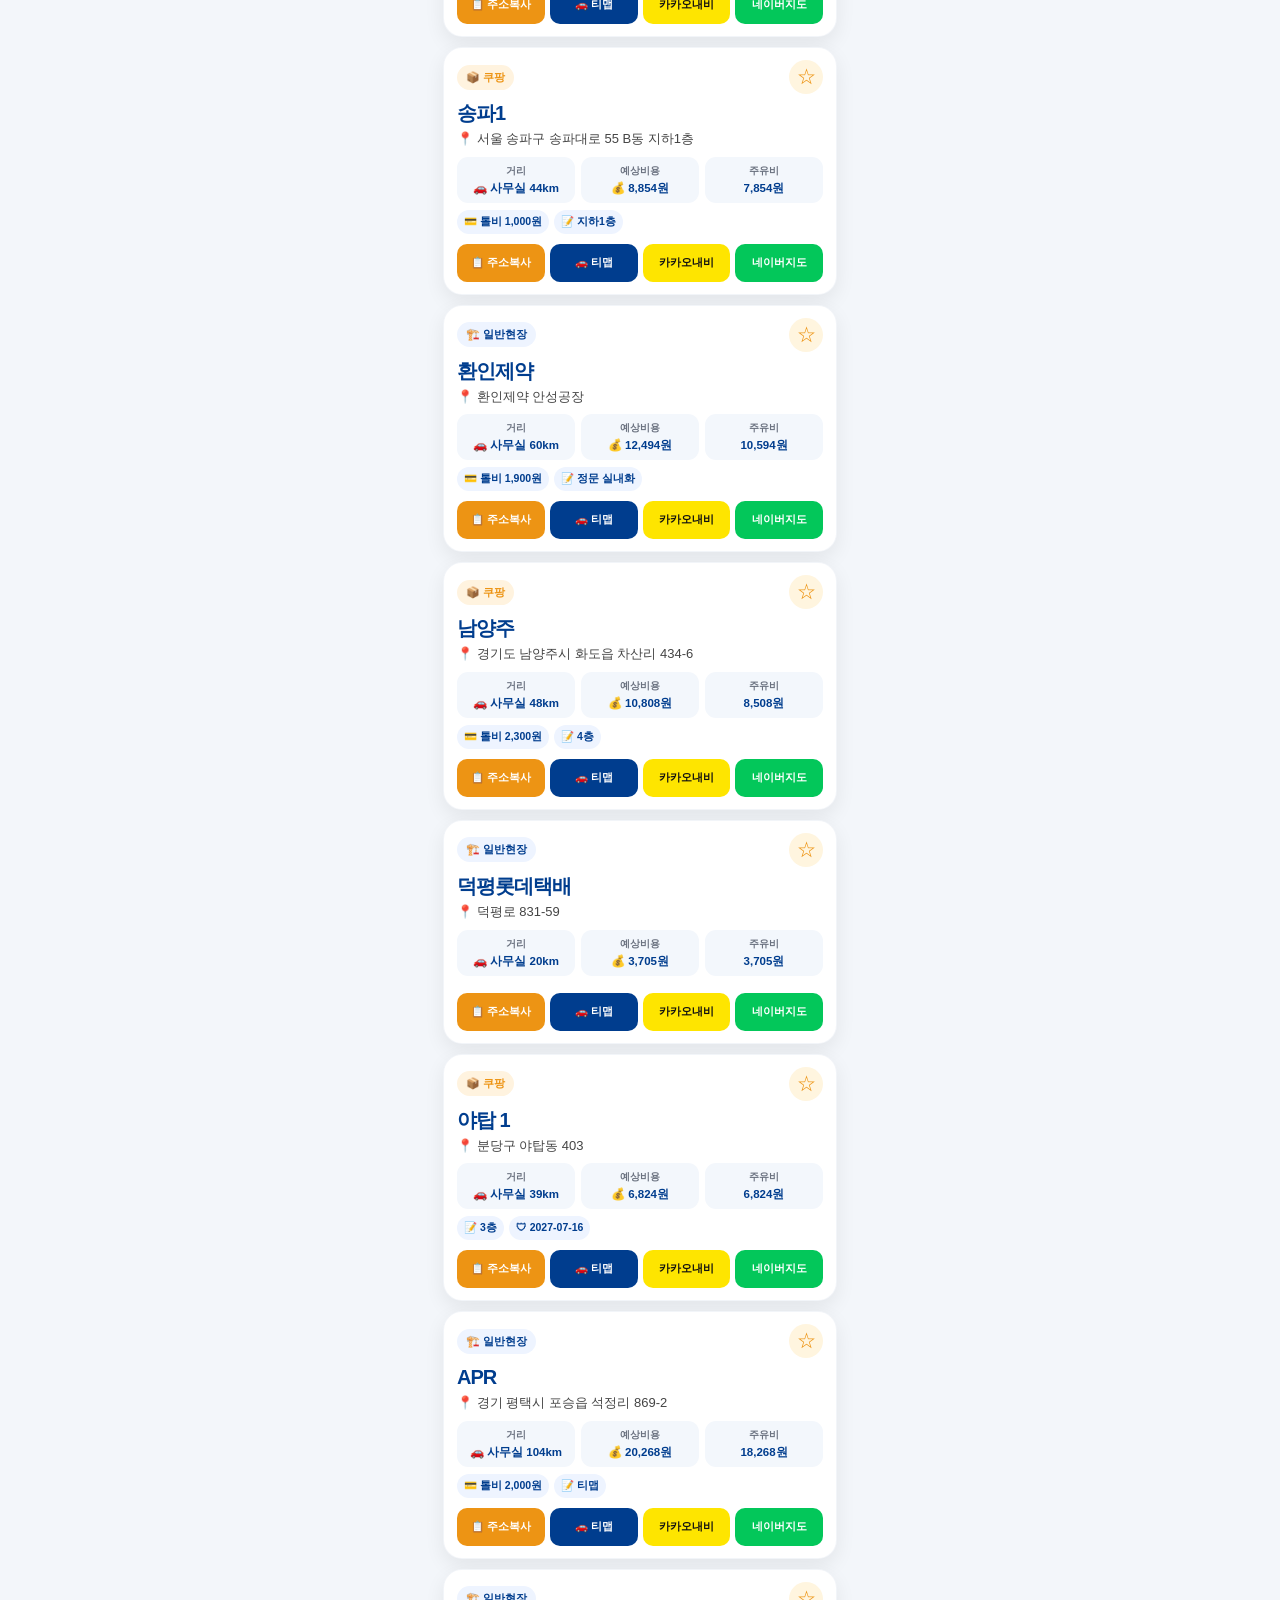
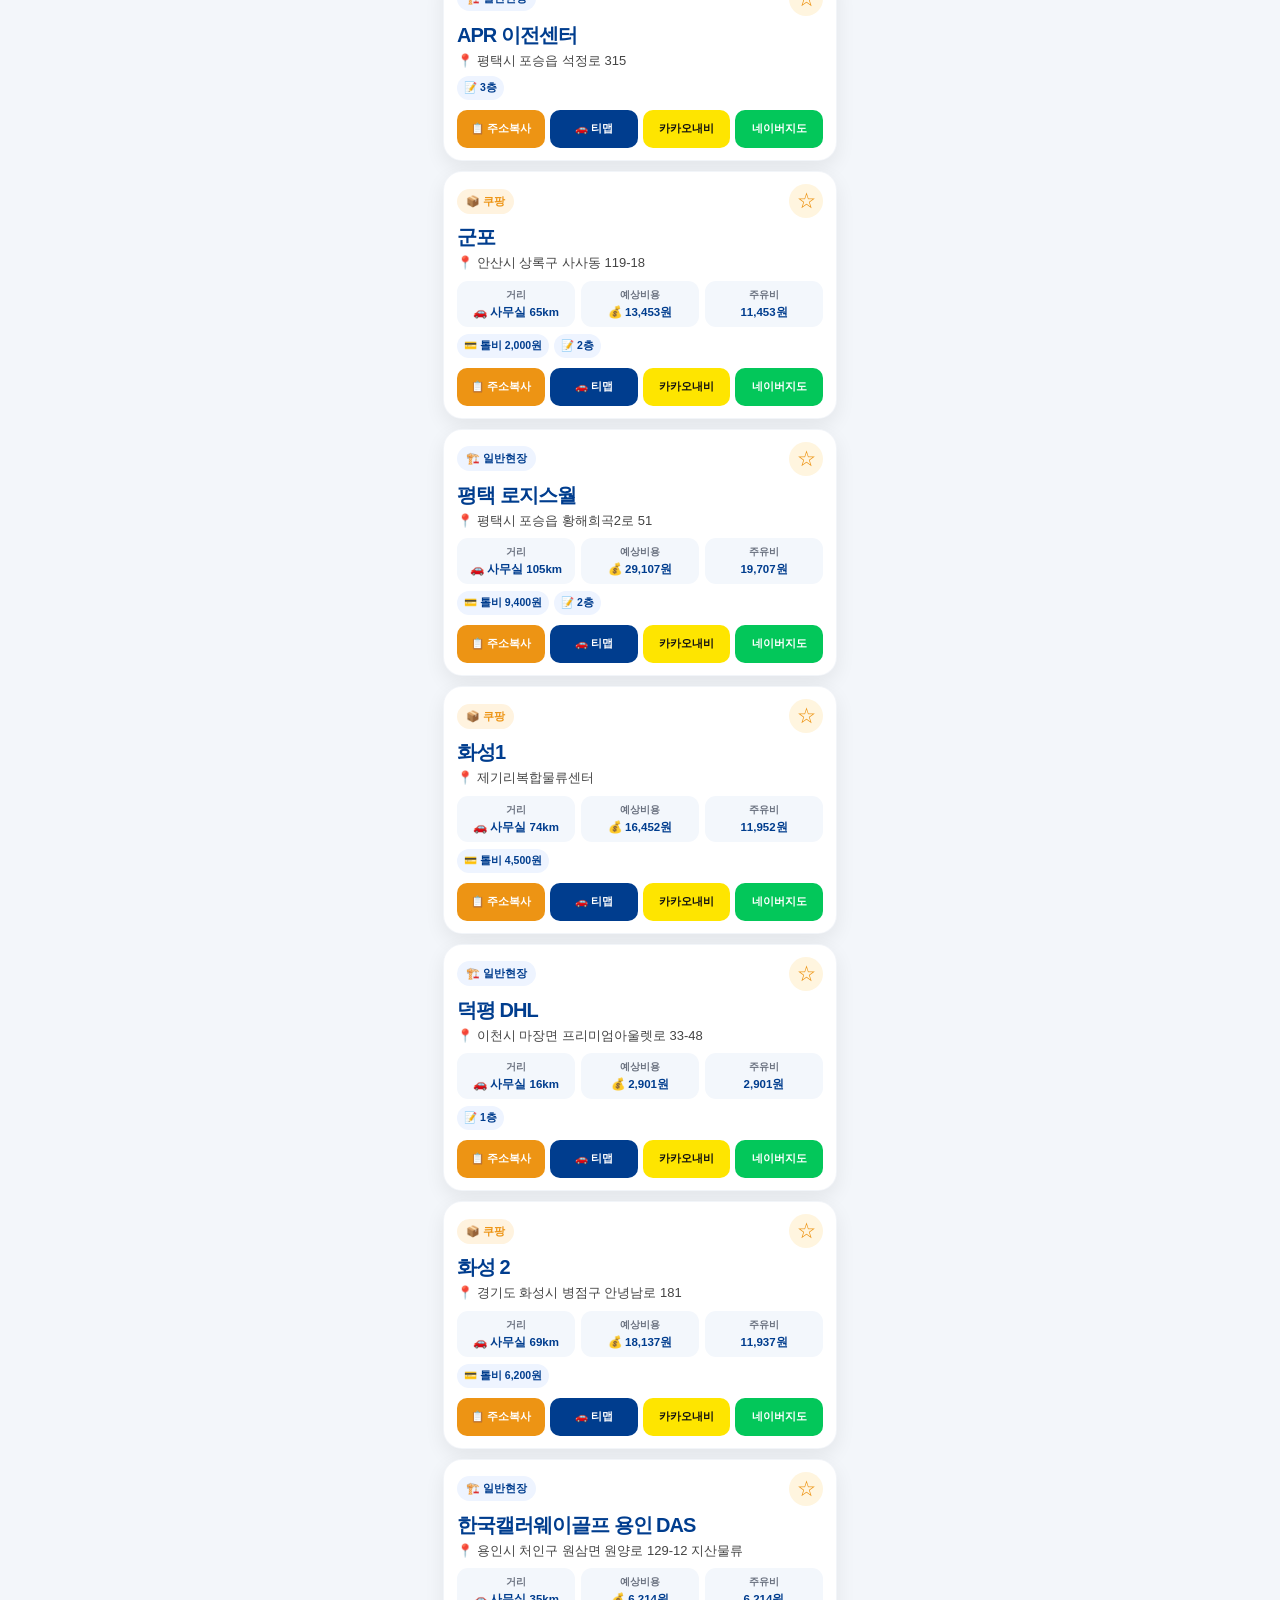
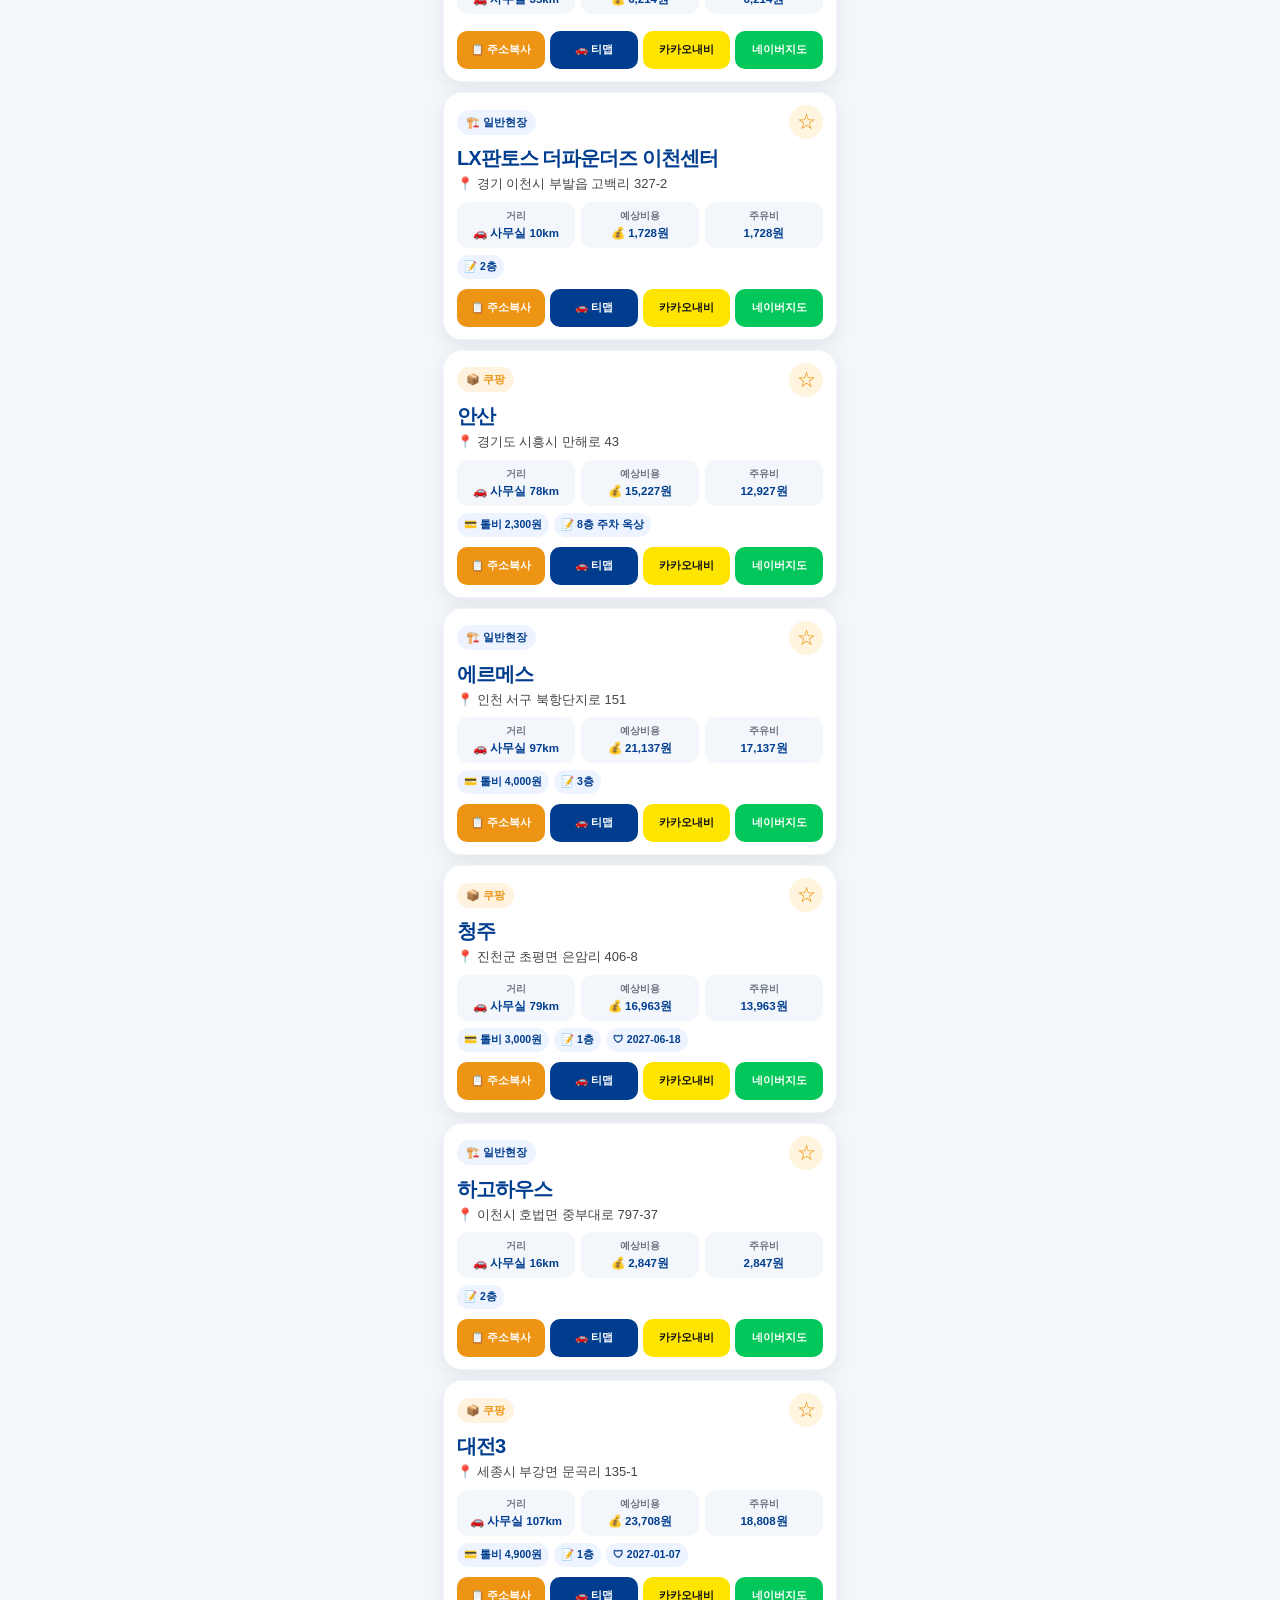
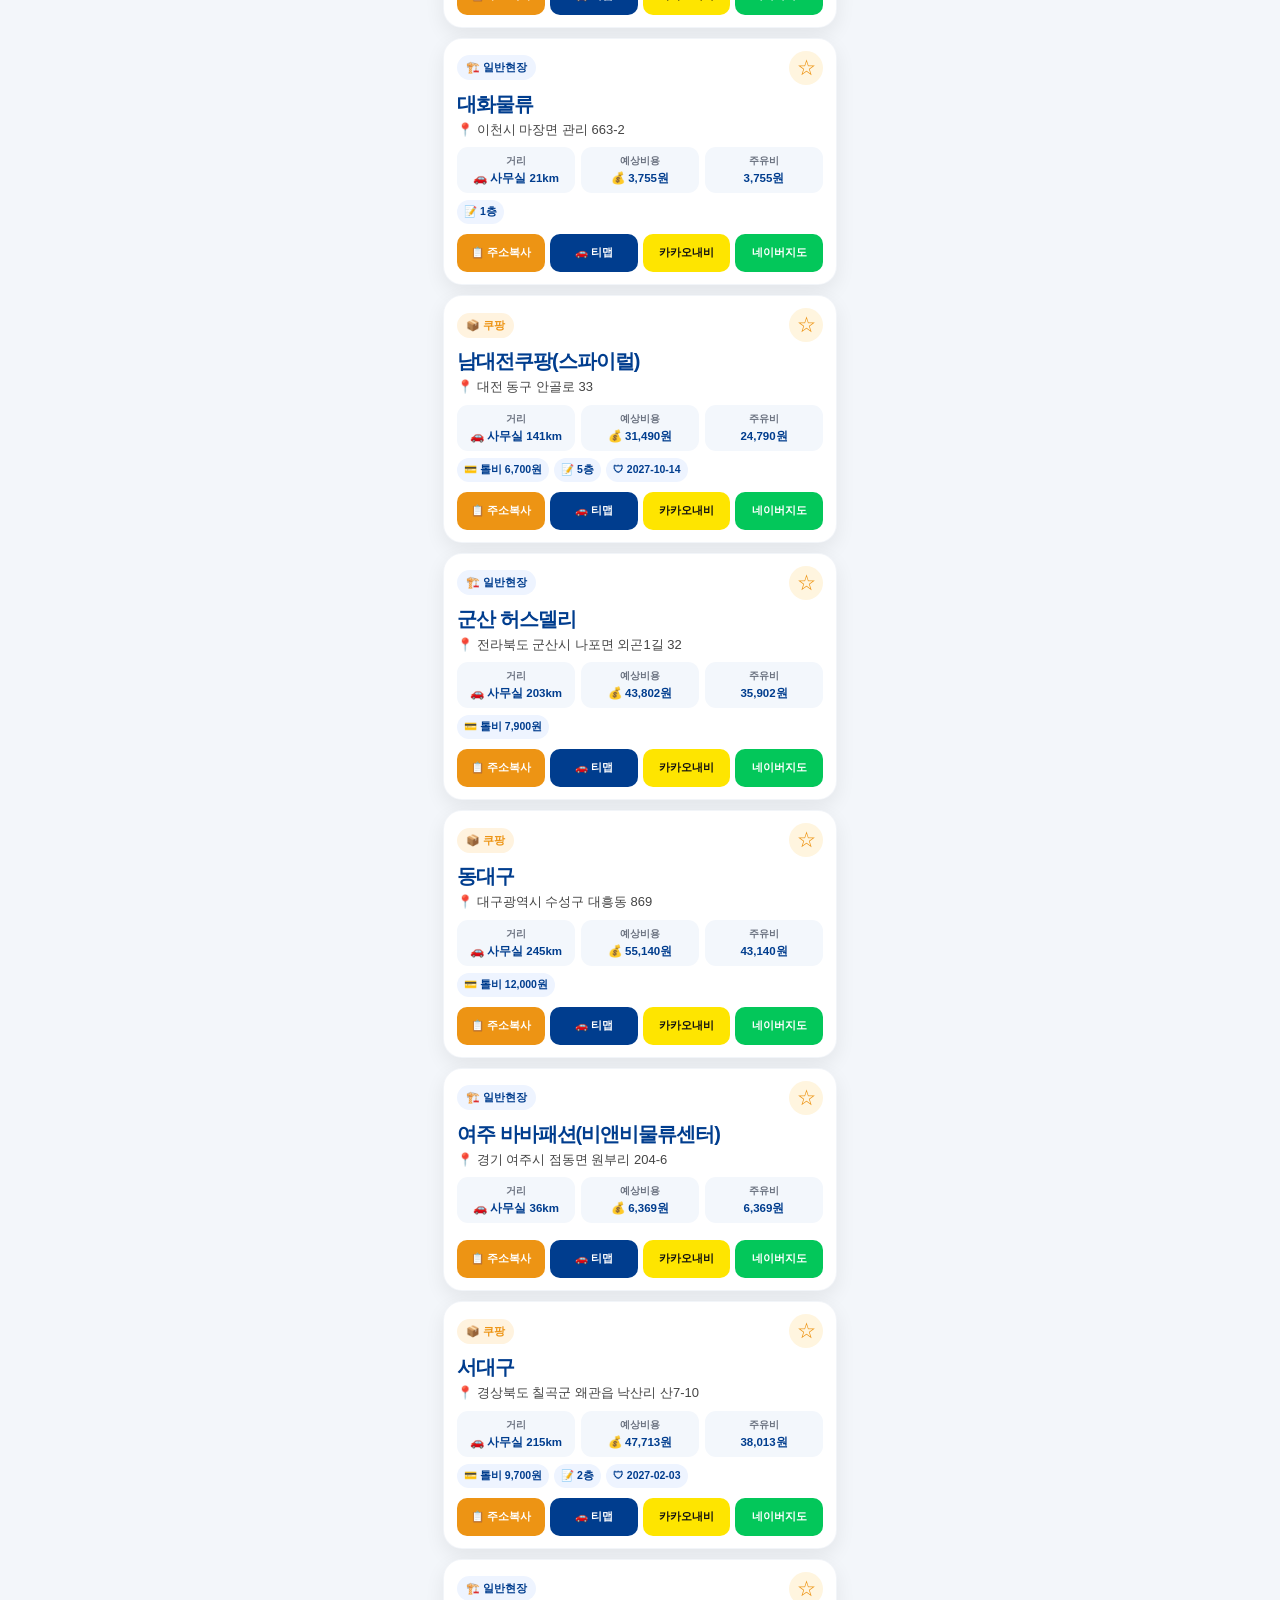
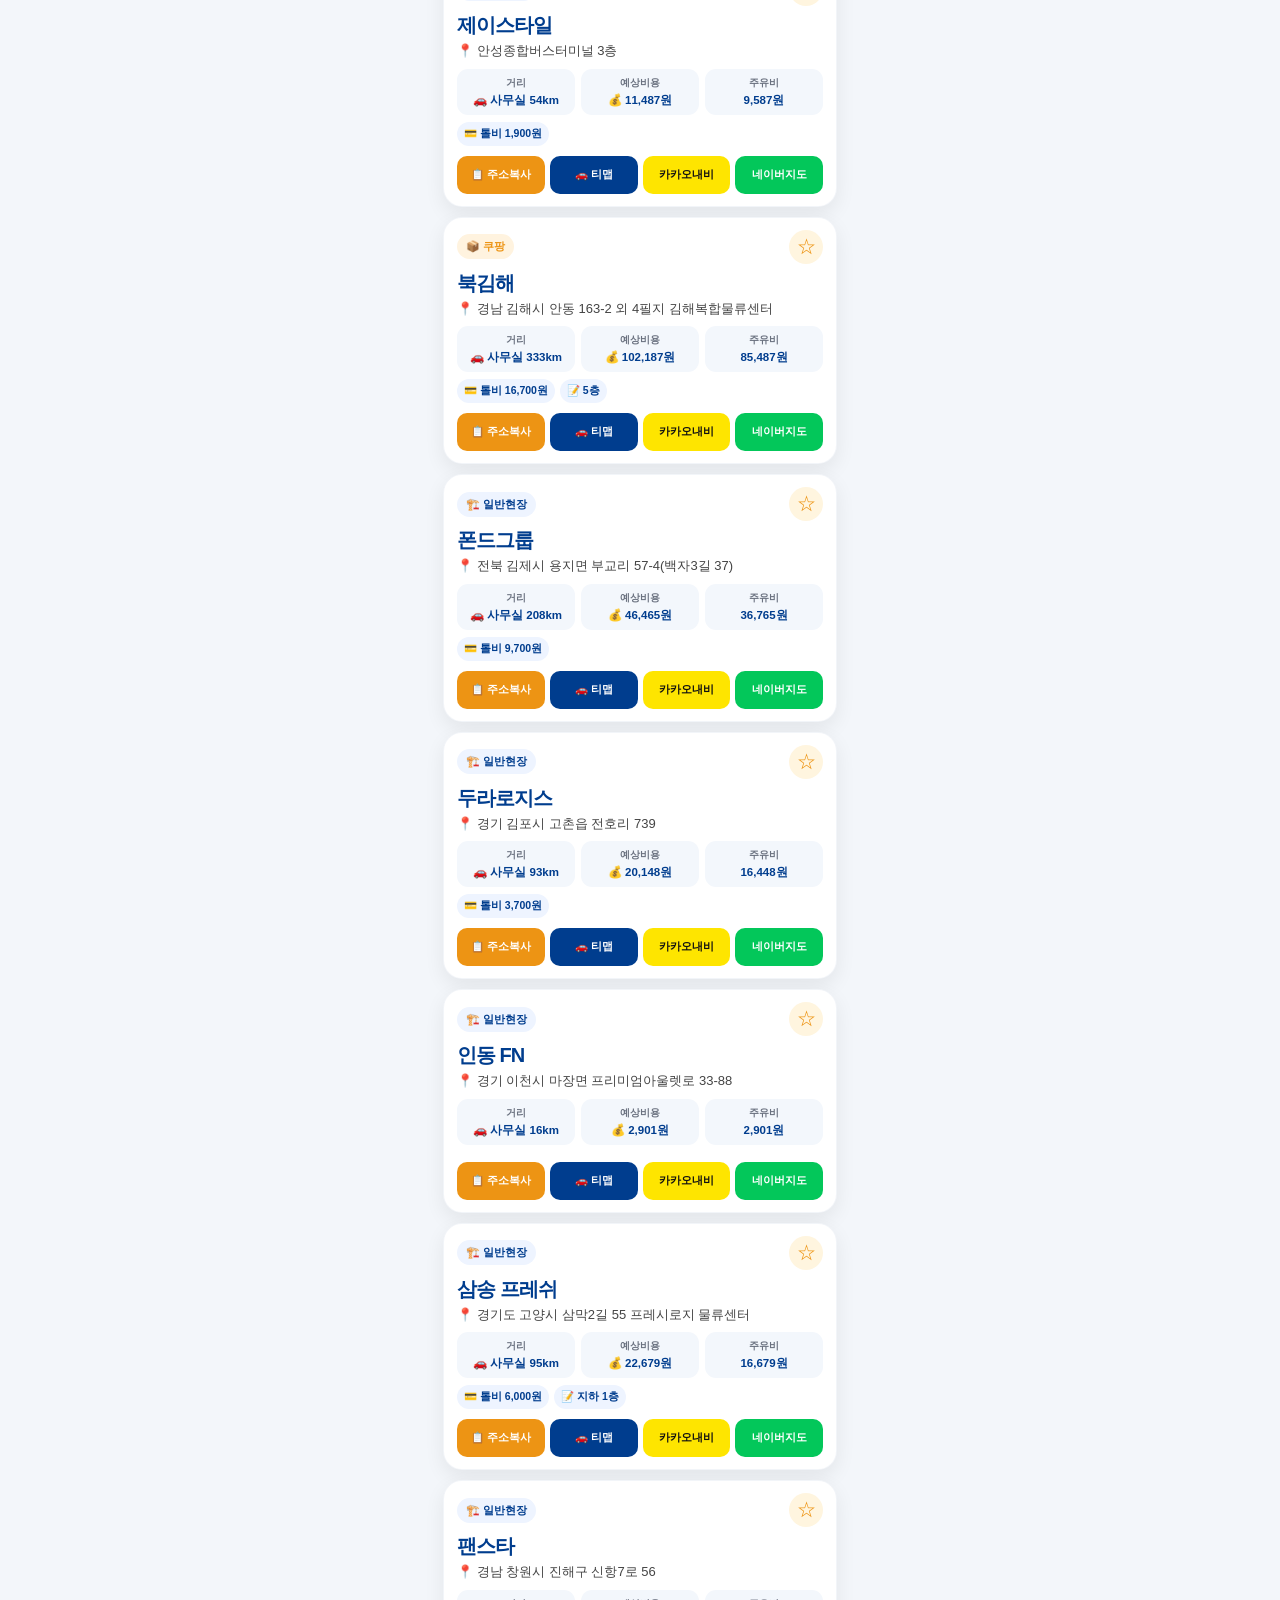
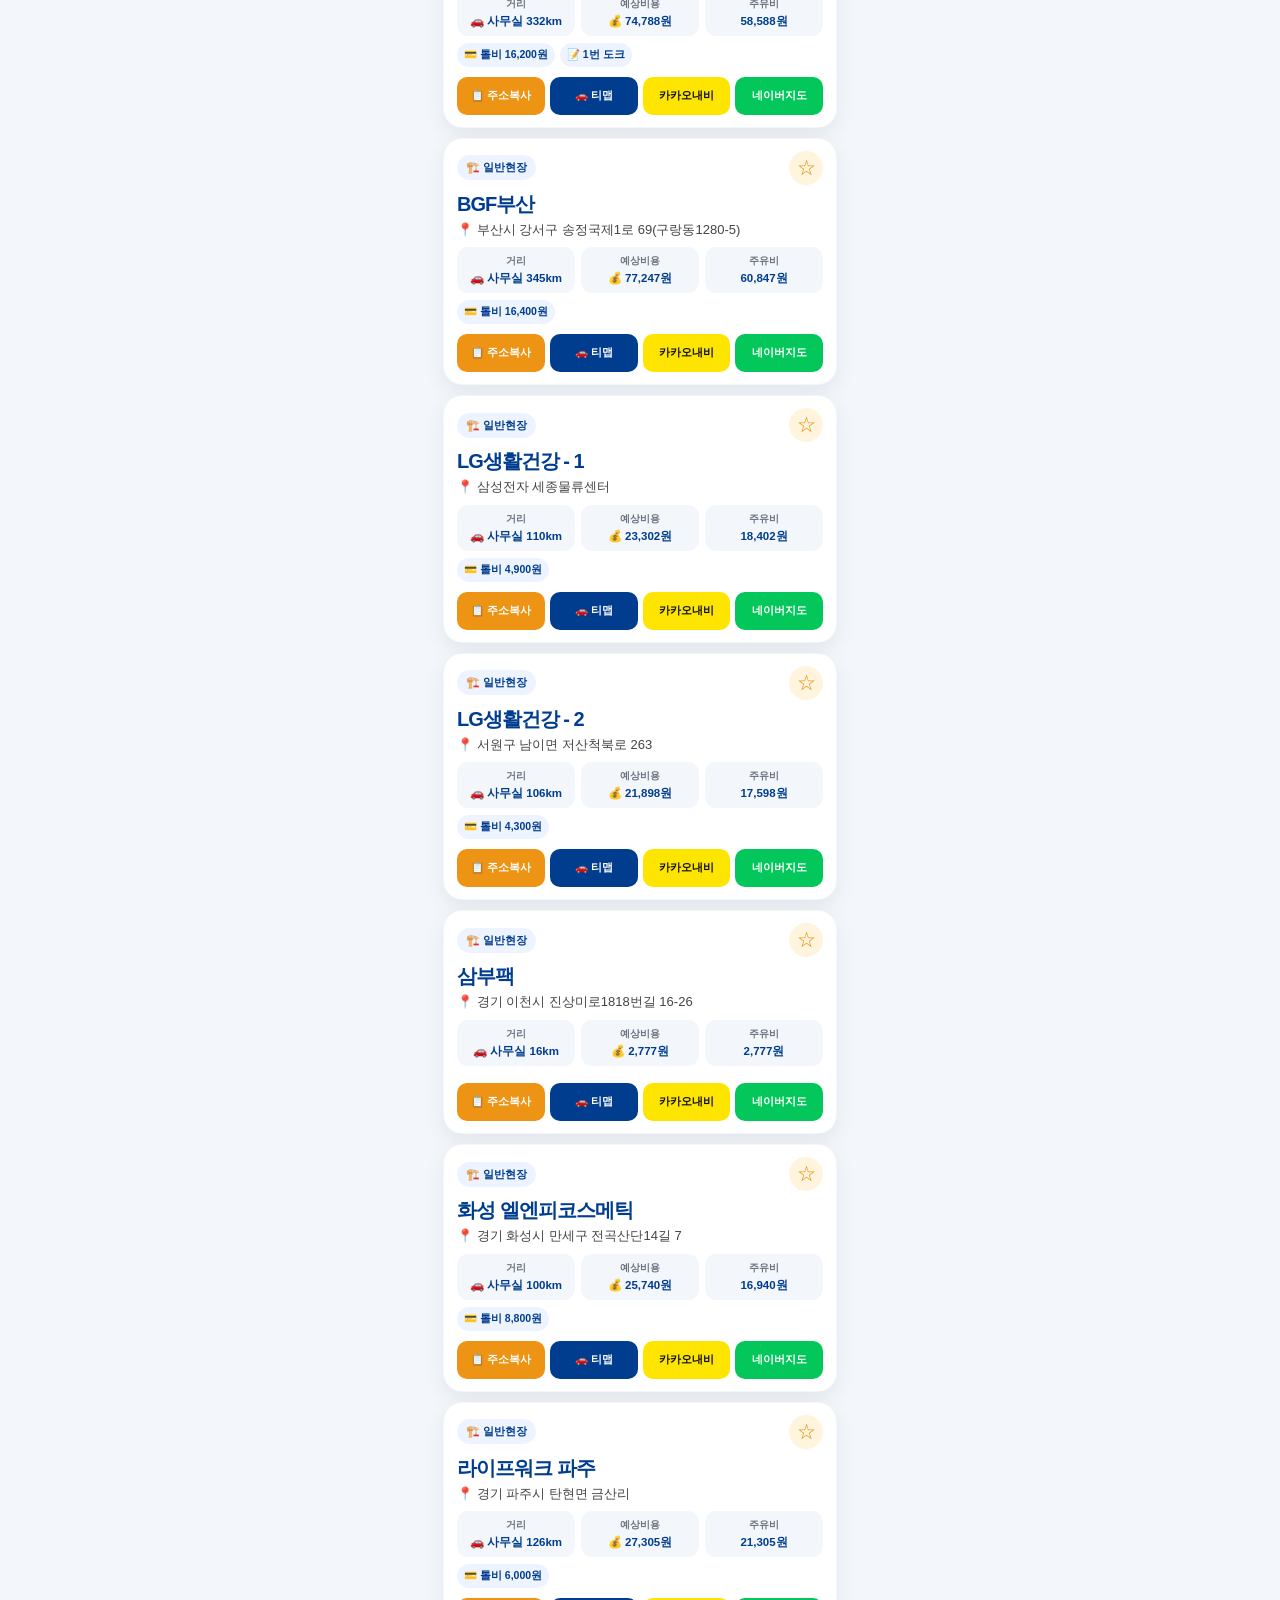
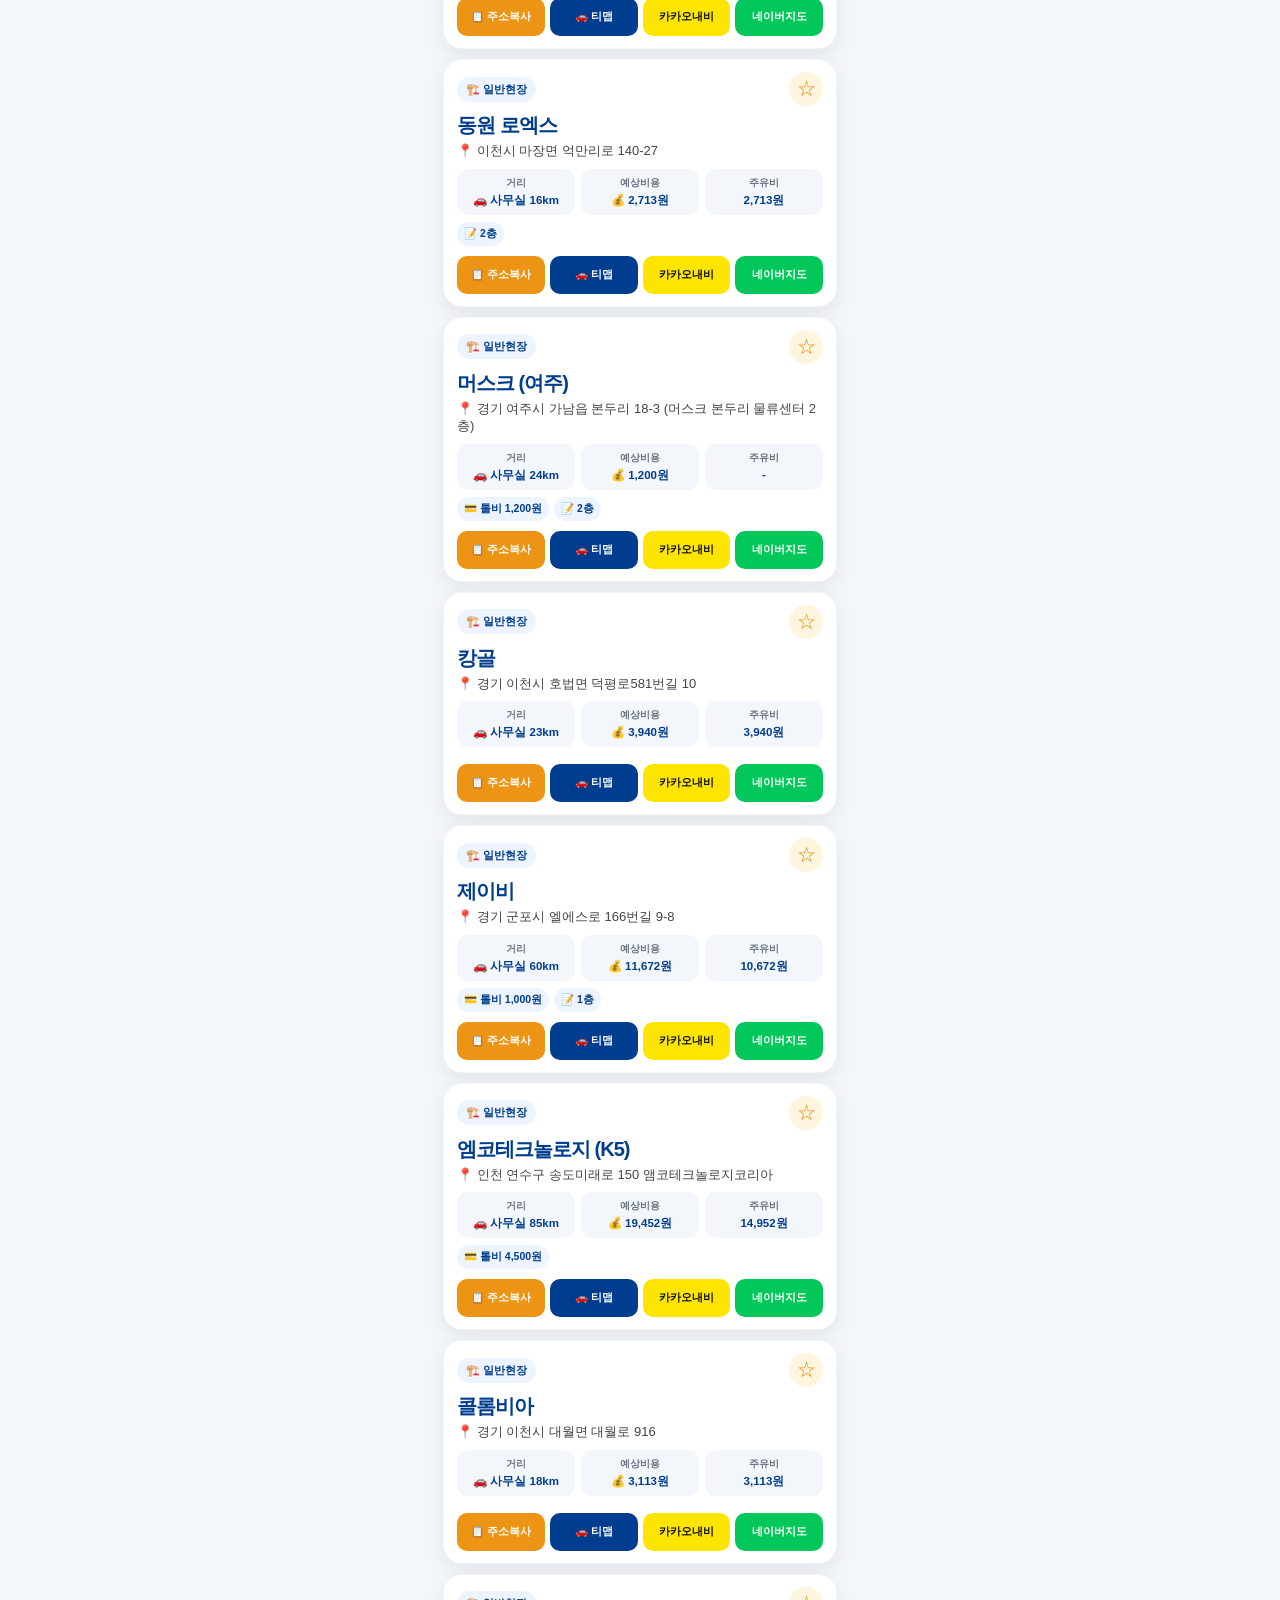
==== commit d9124eed: "Add files via upload" ====
--- a/index.html
+++ b/index.html
@@ -13,12 +13,12 @@
 
   <title>TOTAL ENG 현장주소</title>
 
-  <link rel="manifest" href="./manifest.json?v=3.7.0" />
-  <link rel="stylesheet" href="./style.css?v=3.7.0" />
+  <link rel="manifest" href="./manifest.json?v=3.7.2" />
+  <link rel="stylesheet" href="./style.css?v=3.7.2" />
   <link rel="icon" type="image/png" sizes="32x32" href="./img/favicon-32.png" />
   <link rel="apple-touch-icon" sizes="180x180" href="./img/icon-180.png" />
 </head>
-<body data-app-version="V3.7.0">
+<body data-app-version="V3.7.2">
   <div id="kakaoGuide" class="kakao-guide" hidden aria-hidden="true" role="dialog" aria-modal="true" aria-labelledby="kakaoGuideTitle">
     <div class="kakao-guide-card">
       <img class="kakao-guide-logo" src="./img/logo.png" alt="TOTAL ENG" />
@@ -231,6 +231,7 @@
         <button type="button" data-category="우리회사" aria-pressed="false">우리회사</button>
         <button type="button" data-category="현장" aria-pressed="false">현장</button>
         <button type="button" data-category="협력사" aria-pressed="false">협력사</button>
+        <button type="button" data-category="코텍전자" aria-pressed="false">코텍전자</button>
       </nav>
       <div class="contacts-toolbar"><span id="contactCount">전체 0명</span><button id="addContactBtn" type="button">+ 연락처 추가</button></div>
       <div class="contacts-toolbar"><p id="contactStatus" role="status" aria-live="polite">주소록 연결 대기</p><button id="refreshContactsBtn" type="button">새로고침</button></div>
@@ -238,7 +239,7 @@
     </section>
 
     <footer class="app-footer">
-      <span id="versionText">V3.7.0</span>
+      <span id="versionText">V3.7.2</span>
       <span id="updatedText">업데이트 확인 중</span>
     </footer>
   </div>
@@ -263,6 +264,8 @@
       <section class="settings-section">
         <p id="syncStatus" role="status" aria-live="polite">최신 목록 확인 중…</p>
         <button id="checkUpdateBtn" class="settings-primary-small" type="button">업데이트 확인</button>
+        <p>현재 앱 주소: <span id="appLocation" style="overflow-wrap:anywhere"></span></p>
+        <p><a href="./recover.html">업데이트가 멈췄나요? 앱 연결 복구</a></p>
         <div class="settings-row">
           <div>
             <strong>다크모드</strong>
@@ -345,11 +348,11 @@
   <div id="updateNoticeModal" class="update-notice-modal" hidden aria-hidden="true" role="dialog" aria-modal="true" aria-labelledby="updateNoticeTitle">
     <div class="update-notice-card">
       <span class="update-notice-label">NEW UPDATE</span>
-      <div class="update-notice-version">V3.7.0</div>
+      <div class="update-notice-version">V3.7.2</div>
       <h2 id="updateNoticeTitle">앱이 새로워졌어요</h2>
       <p class="update-notice-intro">이번 업데이트에서 달라진 내용을 확인해 주세요.</p>
       <ul class="update-notice-list">
-        <li><strong>공용 주소록</strong><span>우리회사·현장·협력사 연락처를 모든 직원이 함께 관리합니다.</span></li>
+        <li><strong>코텍전자 분류 추가</strong><span>코텍 연락처 26개를 코텍전자에서 따로 모아볼 수 있습니다.</span></li>
         <li><strong>다양한 연락처 검색</strong><span>이름·직책·현장명·업체·전화번호·메모로 검색할 수 있습니다.</span></li>
         <li><strong>전화·문자 바로가기</strong><span>전화 또는 문자 앱으로 바로 연결됩니다. 연락처 수정·삭제 전 정보는 이력에 보관합니다.</span></li>
       </ul>
@@ -358,8 +361,15 @@
     </div>
   </div>
 
+  <dialog id="iosInstallGuide" class="contact-editor" aria-labelledby="iosInstallTitle">
+    <h2 id="iosInstallTitle">아이폰 홈 화면에 추가</h2>
+    <p>카카오톡·네이버 앱 안에서 열었다면 먼저 링크를 복사하고 Safari에서 열어 주세요.</p>
+    <ol><li>Safari에서 이 앱 주소를 엽니다.</li><li>공유 버튼(네모 위로 화살표)을 누릅니다. 보이지 않으면 페이지 메뉴를 펼쳐 공유를 찾으세요.</li><li>공유 메뉴를 아래로 내려 <strong>홈 화면에 추가</strong>를 선택합니다. 없으면 <strong>동작 편집</strong>에서 추가하세요.</li><li><strong>웹 앱으로 열기</strong> 항목이 있으면 켜고 <strong>추가</strong>를 누릅니다.</li><li>홈 화면의 현장주소 아이콘으로 실행합니다.</li></ol>
+    <p>회사에서 관리하는 기기는 홈 화면 추가가 제한될 수 있습니다.</p>
+    <form method="dialog"><button class="settings-primary-small">확인</button></form>
+  </dialog>
   <div id="toast" class="toast" role="status" aria-live="polite"></div>
-  <script src="./js/app.js?v=3.7.0" defer></script>
-  <script src="./js/contacts.js?v=3.7.0" defer></script>
+  <script src="./js/app.js?v=3.7.2" defer></script>
+  <script src="./js/contacts.js?v=3.7.2" defer></script>
 </body>
 </html>
--- a/style.css
+++ b/style.css
@@ -140,6 +140,7 @@
 @keyframes updatePop{from{opacity:0;transform:translateY(20px) scale(.96)}to{opacity:1;transform:translateY(0) scale(1)}}
 @media(max-width:360px){.settings-sheet,.site-editor-sheet{padding-left:14px;padding-right:14px}.settings-section{padding:14px}.settings-section-title{align-items:flex-start}.settings-primary-small{padding:0 10px;font-size:12px}.site-editor-grid{grid-template-columns:1fr}.settings-head h2{font-size:27px}}
 /* V3.7.0 공용 주소록 */
+.contacts-view .contact-filters{overflow-x:auto}.contacts-view .contact-filters button{flex:0 0 auto;min-width:62px}
 [hidden]{display:none!important}
 .app-sections{display:flex;gap:8px;padding:12px 18px 34px}.app-sections button,.contact-filters button{flex:1;border:1px solid var(--line);background:var(--card);color:var(--blue);border-radius:14px;padding:13px 8px;font-weight:800;font-size:15px}.app-sections button.selected,.contact-filters button.selected{background:var(--orange);color:#fff;border-color:var(--orange)}
 .contacts-view{padding:0 18px}.contacts-view .search-box{box-shadow:0 5px 16px #003d8e16}.contacts-view input{min-width:0}.contact-filters{display:flex;gap:6px;margin:16px 0}.contact-filters button{font-size:13px;padding:11px 3px}.contacts-toolbar{display:flex;justify-content:space-between;align-items:center;gap:10px;margin:10px 0}.contacts-toolbar button{border:0;border-radius:12px;padding:10px 12px;background:#eaf1fb;color:var(--blue);font-weight:800;cursor:pointer}#addContactBtn{background:var(--orange);color:white}#contactStatus{font-size:12px;color:var(--muted);line-height:1.5;flex:1}.contact-card{border:1px solid var(--line);background:var(--card);border-radius:22px;padding:16px;margin:14px 0;box-shadow:0 6px 20px #003d8e0b}.contact-card h3{margin:10px 0;color:var(--blue);font-size:23px}.contact-card small{font-size:15px;font-weight:600}.contact-card p{margin:7px 0;line-height:1.5;overflow-wrap:anywhere}.contact-note{white-space:pre-wrap;color:var(--muted)}.contact-badge{font-size:12px;font-weight:800;color:var(--blue);background:#eaf1fb;padding:7px 10px;border-radius:9px}.contact-actions{display:flex;gap:10px;margin-top:14px}.contact-actions a,.contact-actions button{flex:1;border:0;display:flex;align-items:center;justify-content:center;text-decoration:none;border-radius:14px;background:var(--blue);color:white;min-height:48px;font-size:17px;font-weight:800}.contact-actions a:nth-child(2){background:#fff0d6;color:#a45900}.contact-editor{width:calc(100% - 28px);max-width:430px;max-height:90dvh;border:0;border-radius:24px;padding:22px;color:var(--text);background:var(--card);overflow:auto}.contact-editor::backdrop{background:#06152aba}.contact-editor label{display:block;margin:12px 0;font-weight:700}.contact-editor input,.contact-editor select,.contact-editor textarea{display:block;width:100%;box-sizing:border-box;font:inherit;margin-top:6px;border:1px solid #cdd5df;border-radius:10px;padding:12px;background:var(--card);color:var(--text)}.contact-editor p{font-size:13px;color:var(--muted)}#deleteContactBtn{background:#b42318}.contact-editor button:disabled{opacity:.6}body.dark .contact-card,body.dark .contact-editor{background:#1b2230;color:#eee}body.dark .contact-card h3{color:#a4c7ff}body.dark .contact-editor input,body.dark .contact-editor textarea,body.dark .contact-editor select{background:#252e3e;color:white}body.dark .app-sections button:not(.selected),body.dark .contact-filters button:not(.selected){background:#252e3e;color:#bcd3ff}
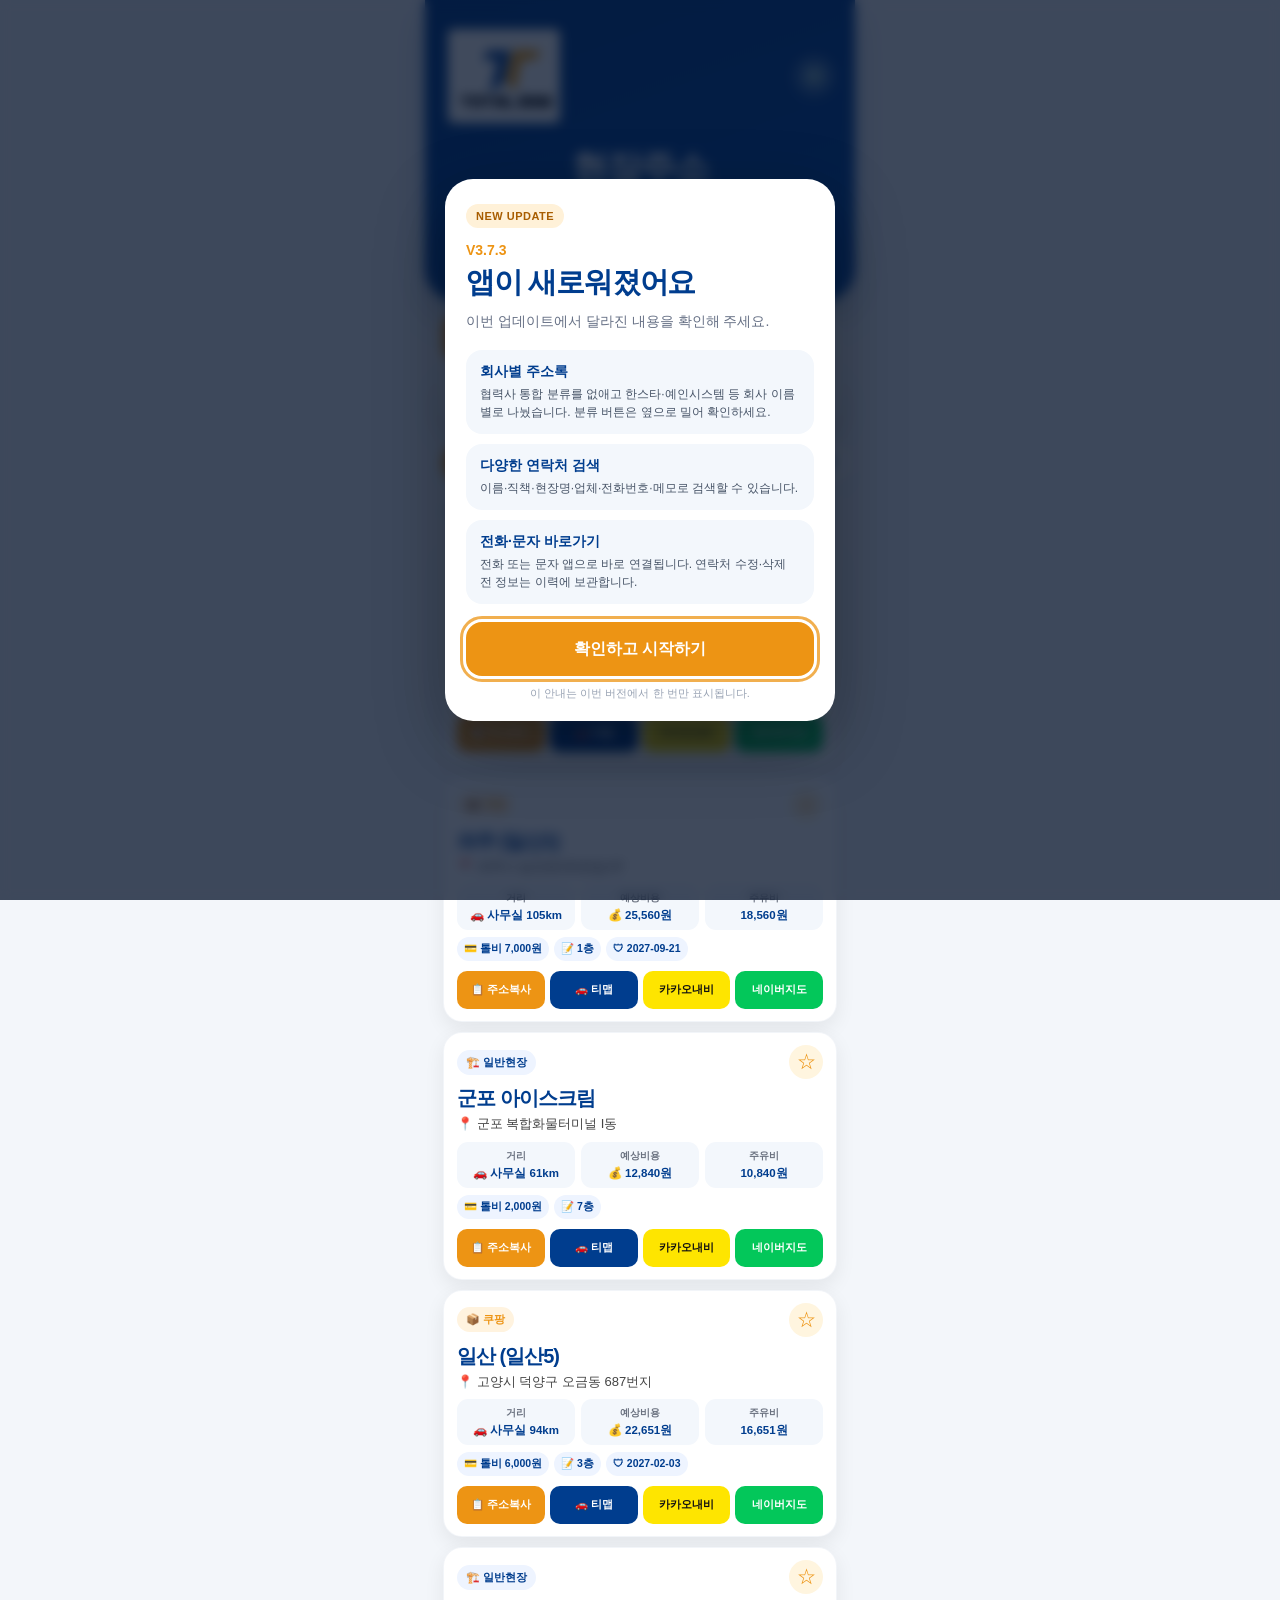
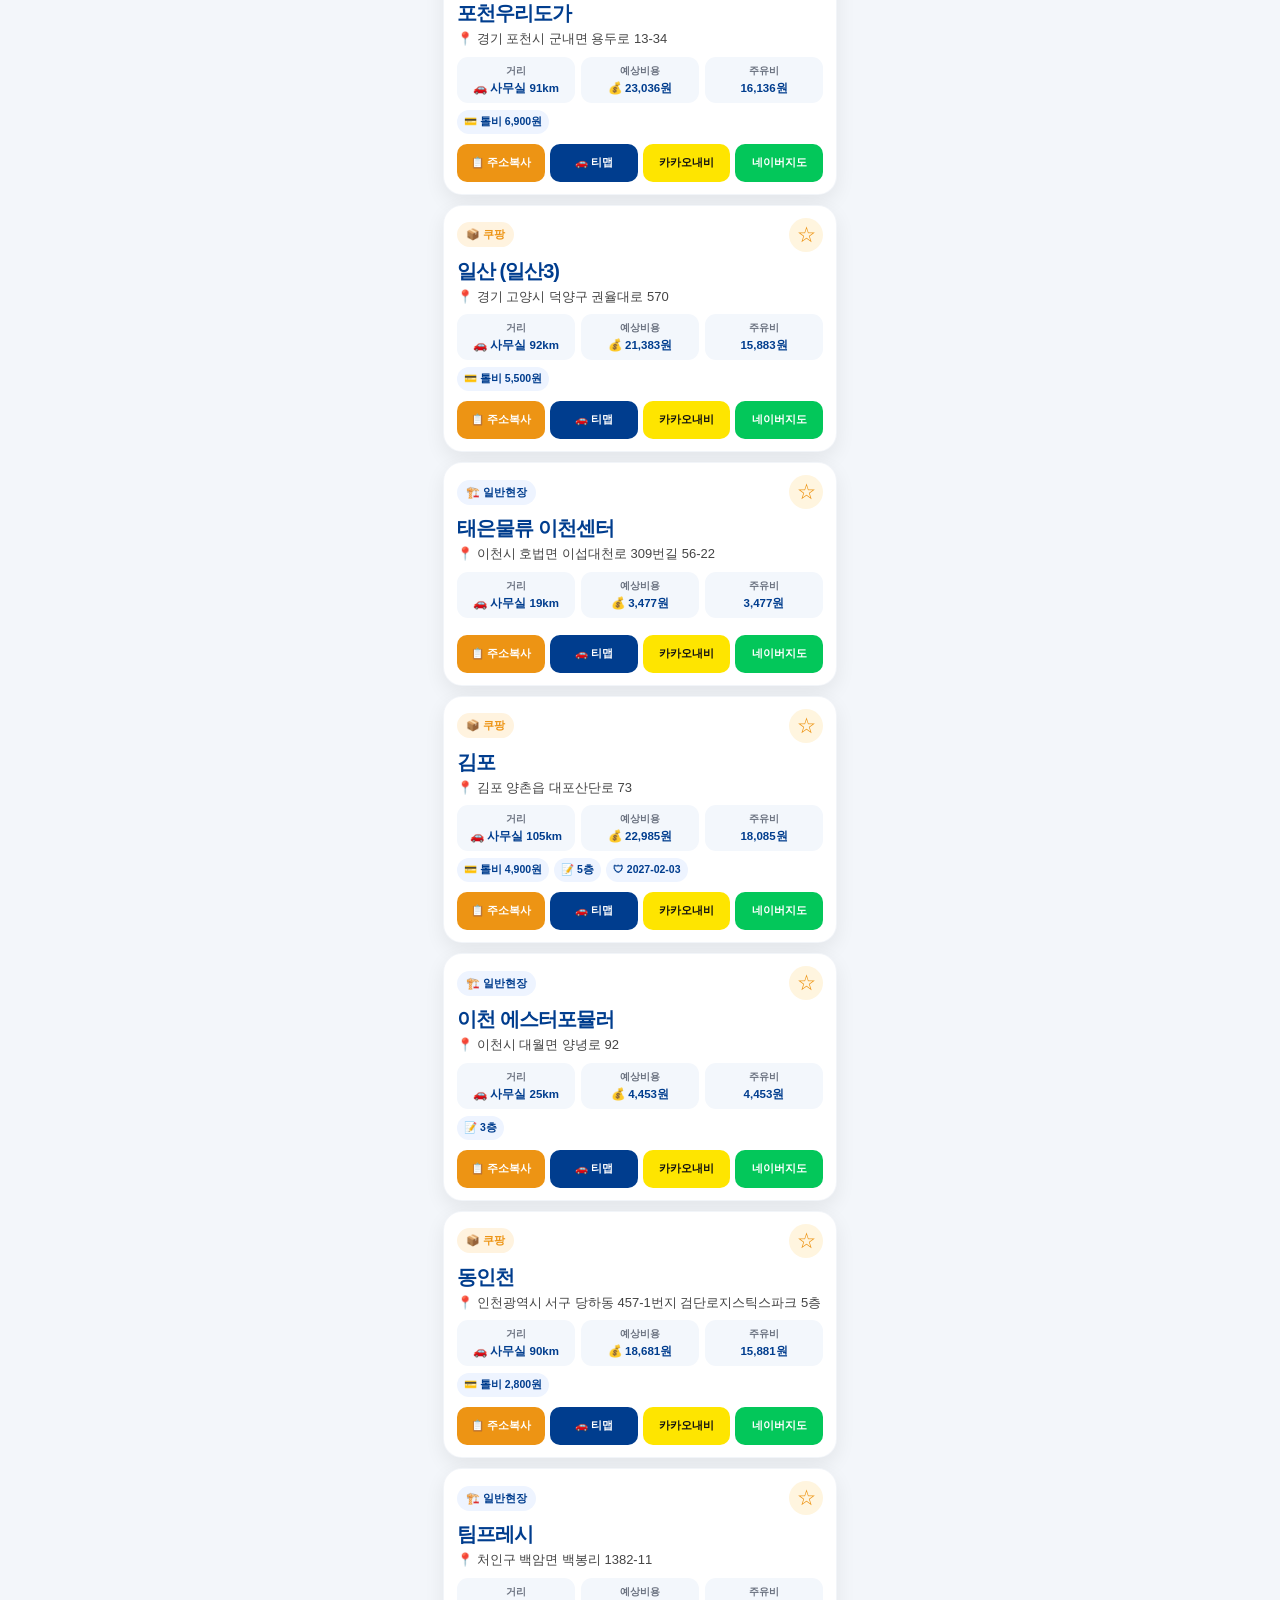
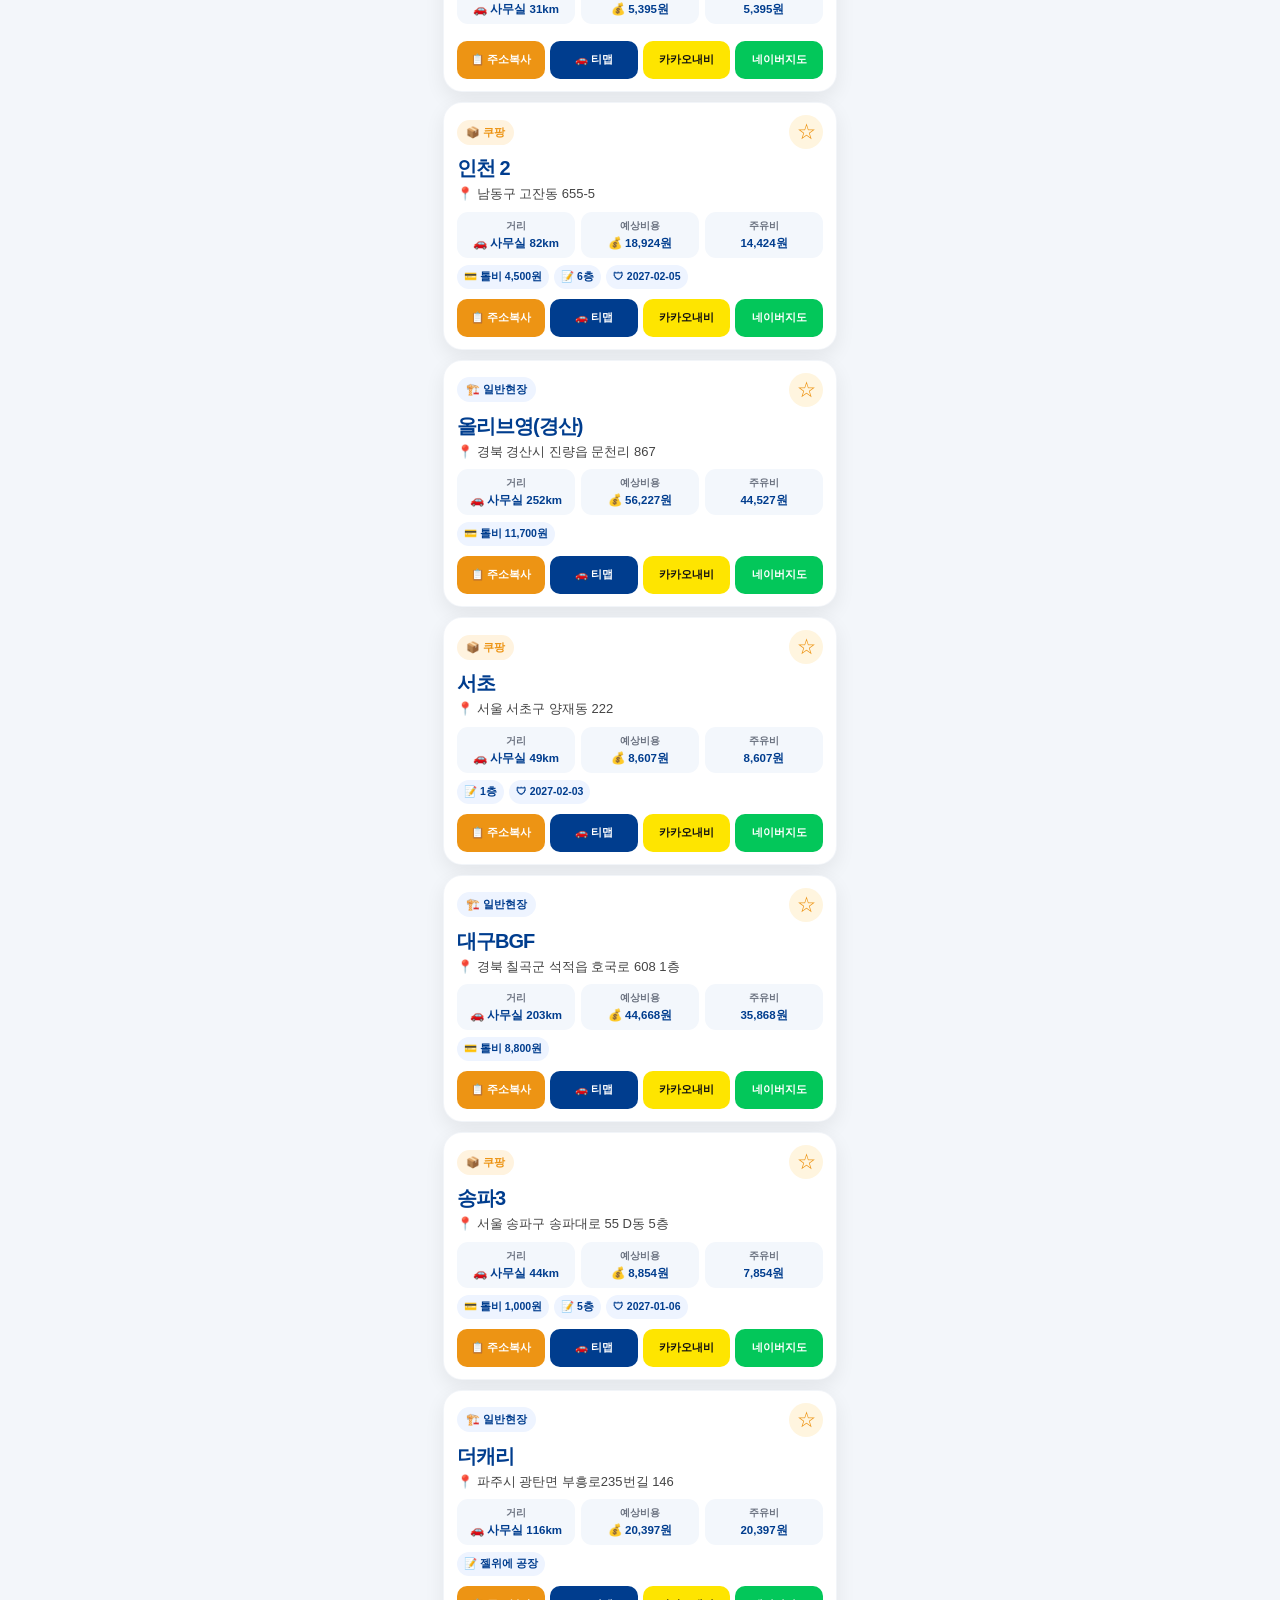
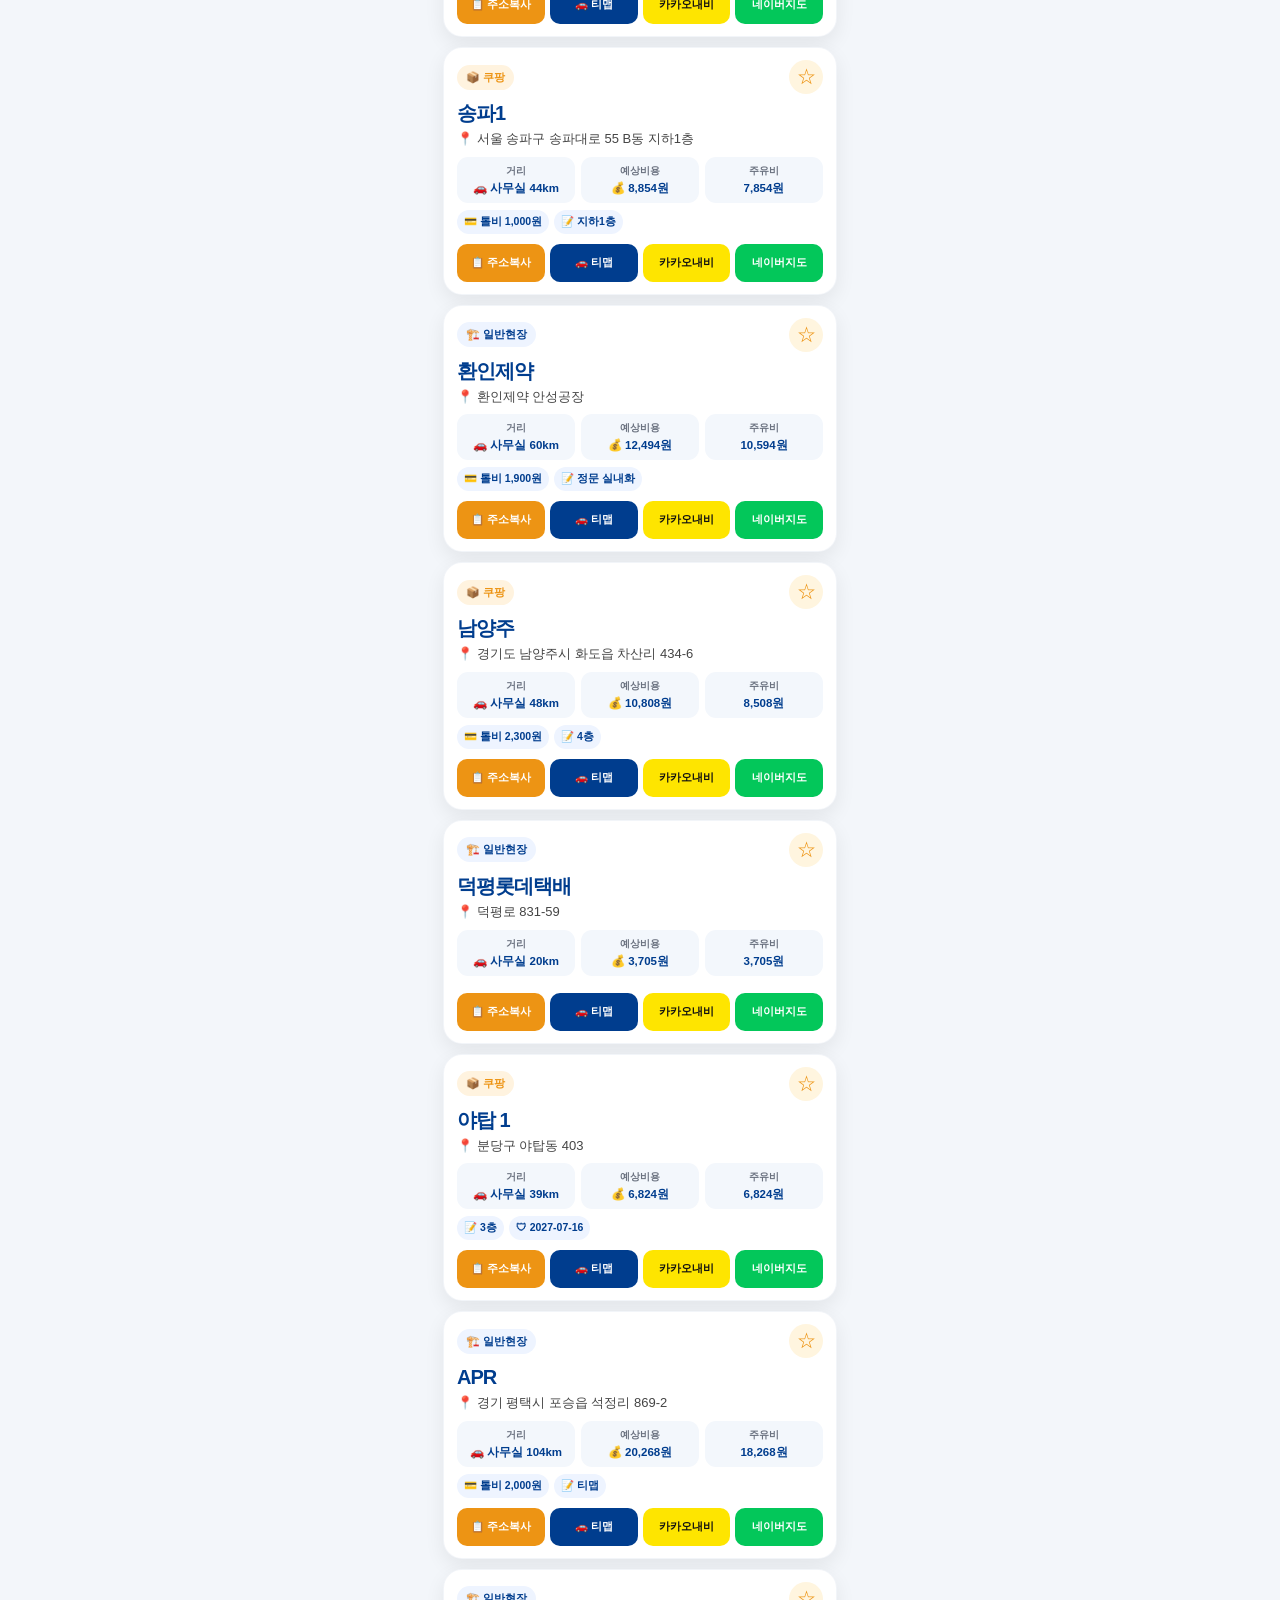
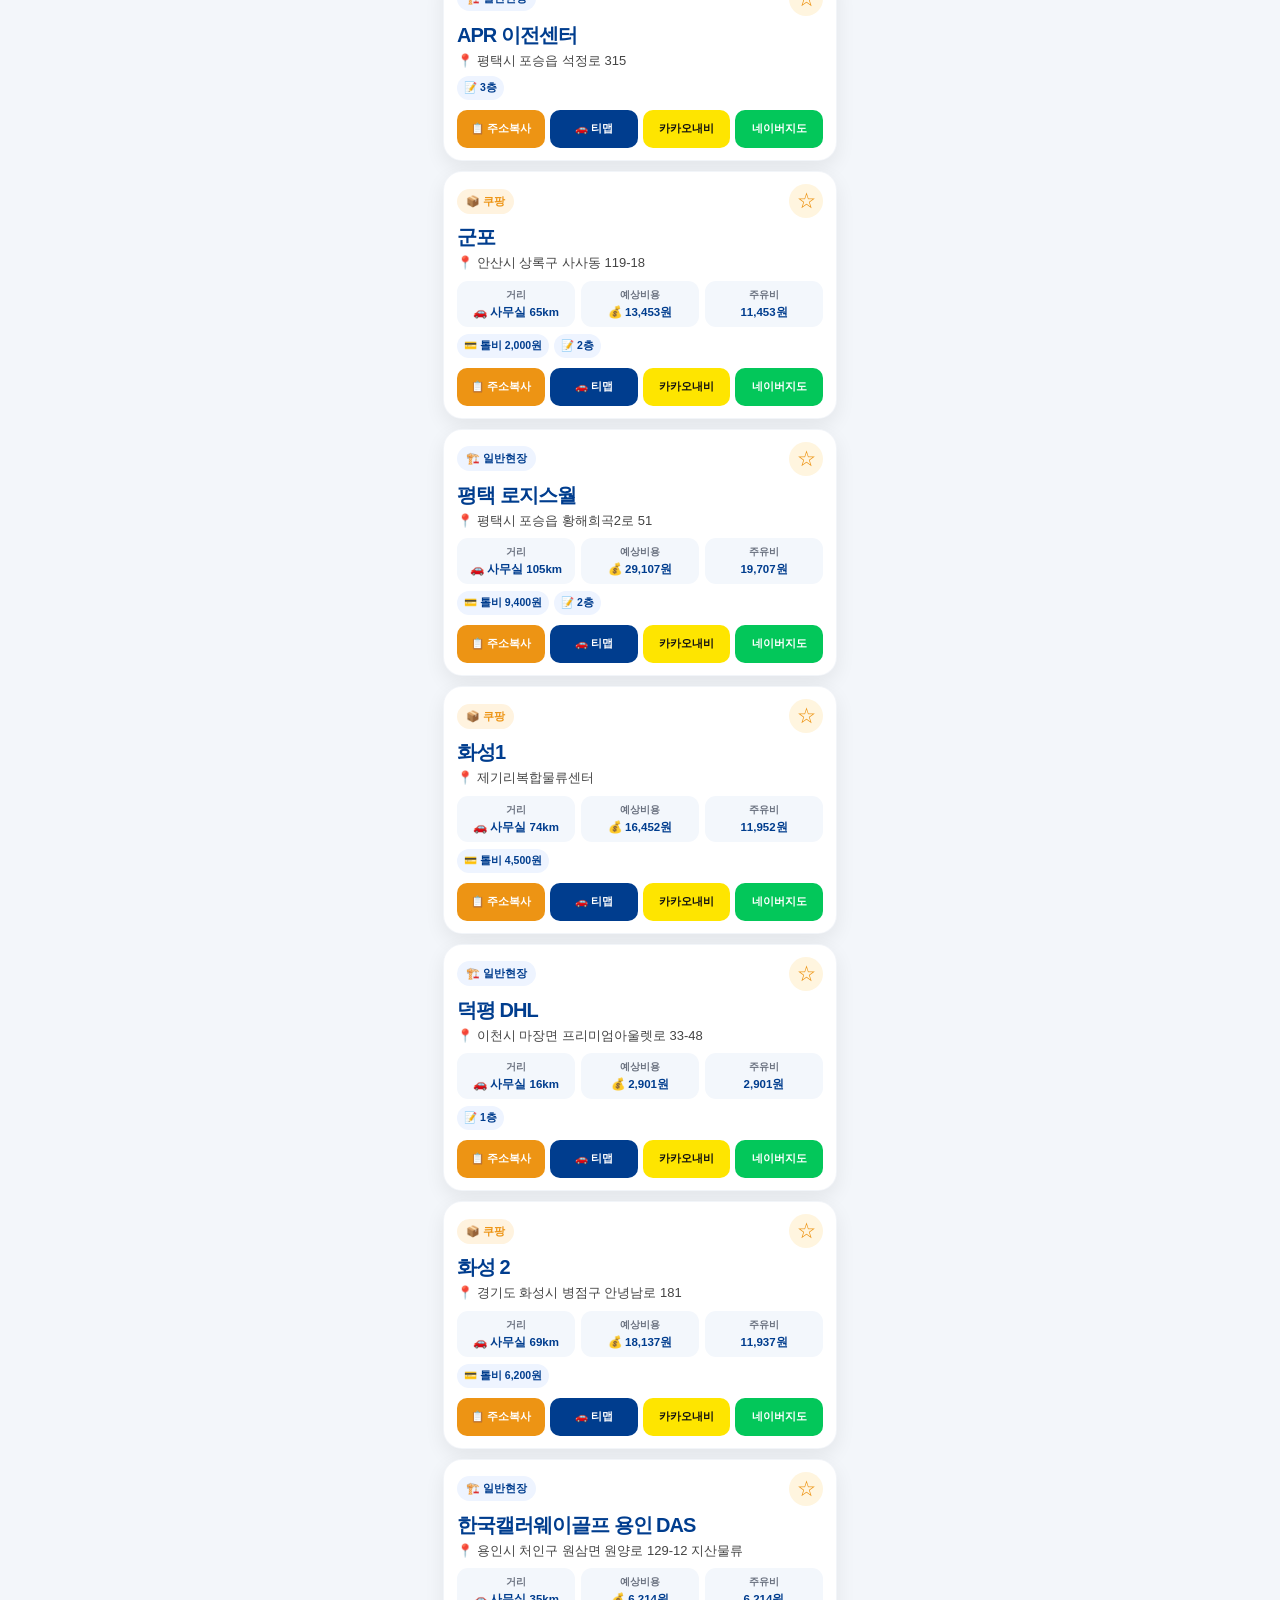
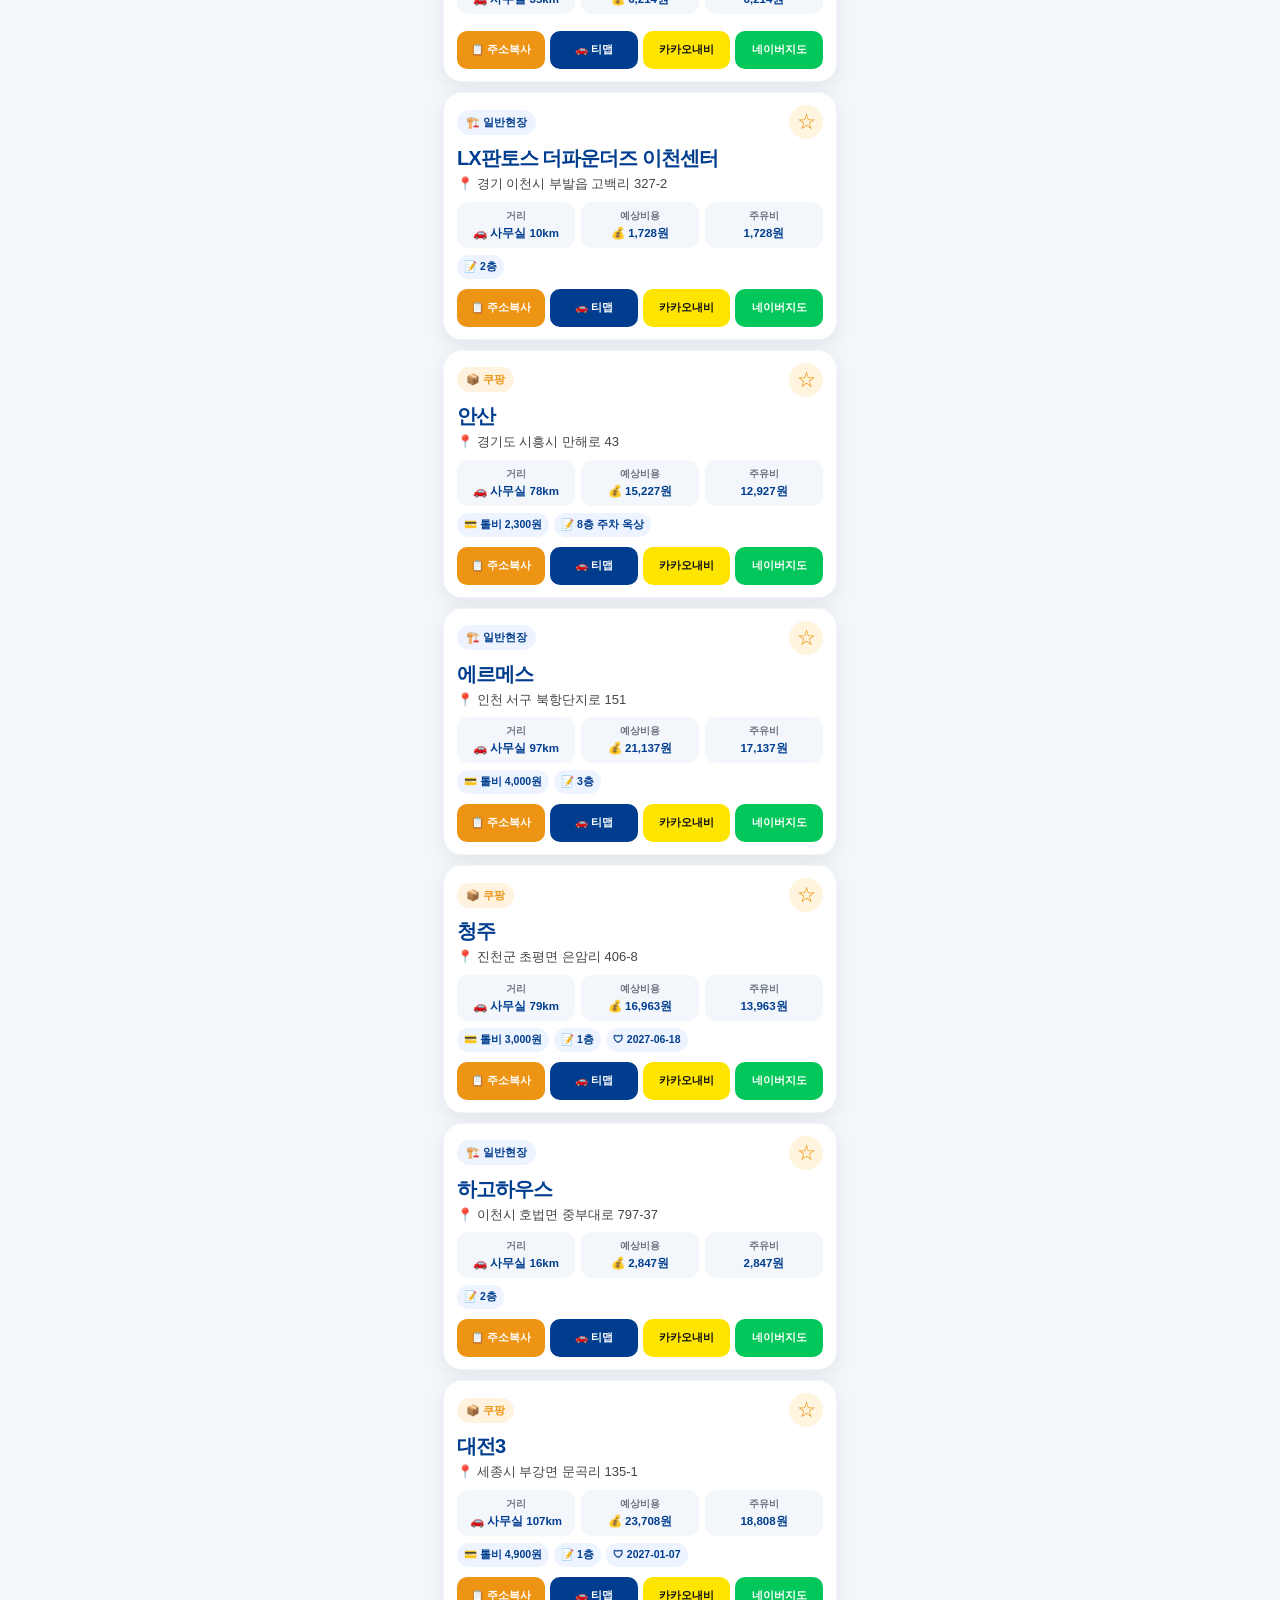
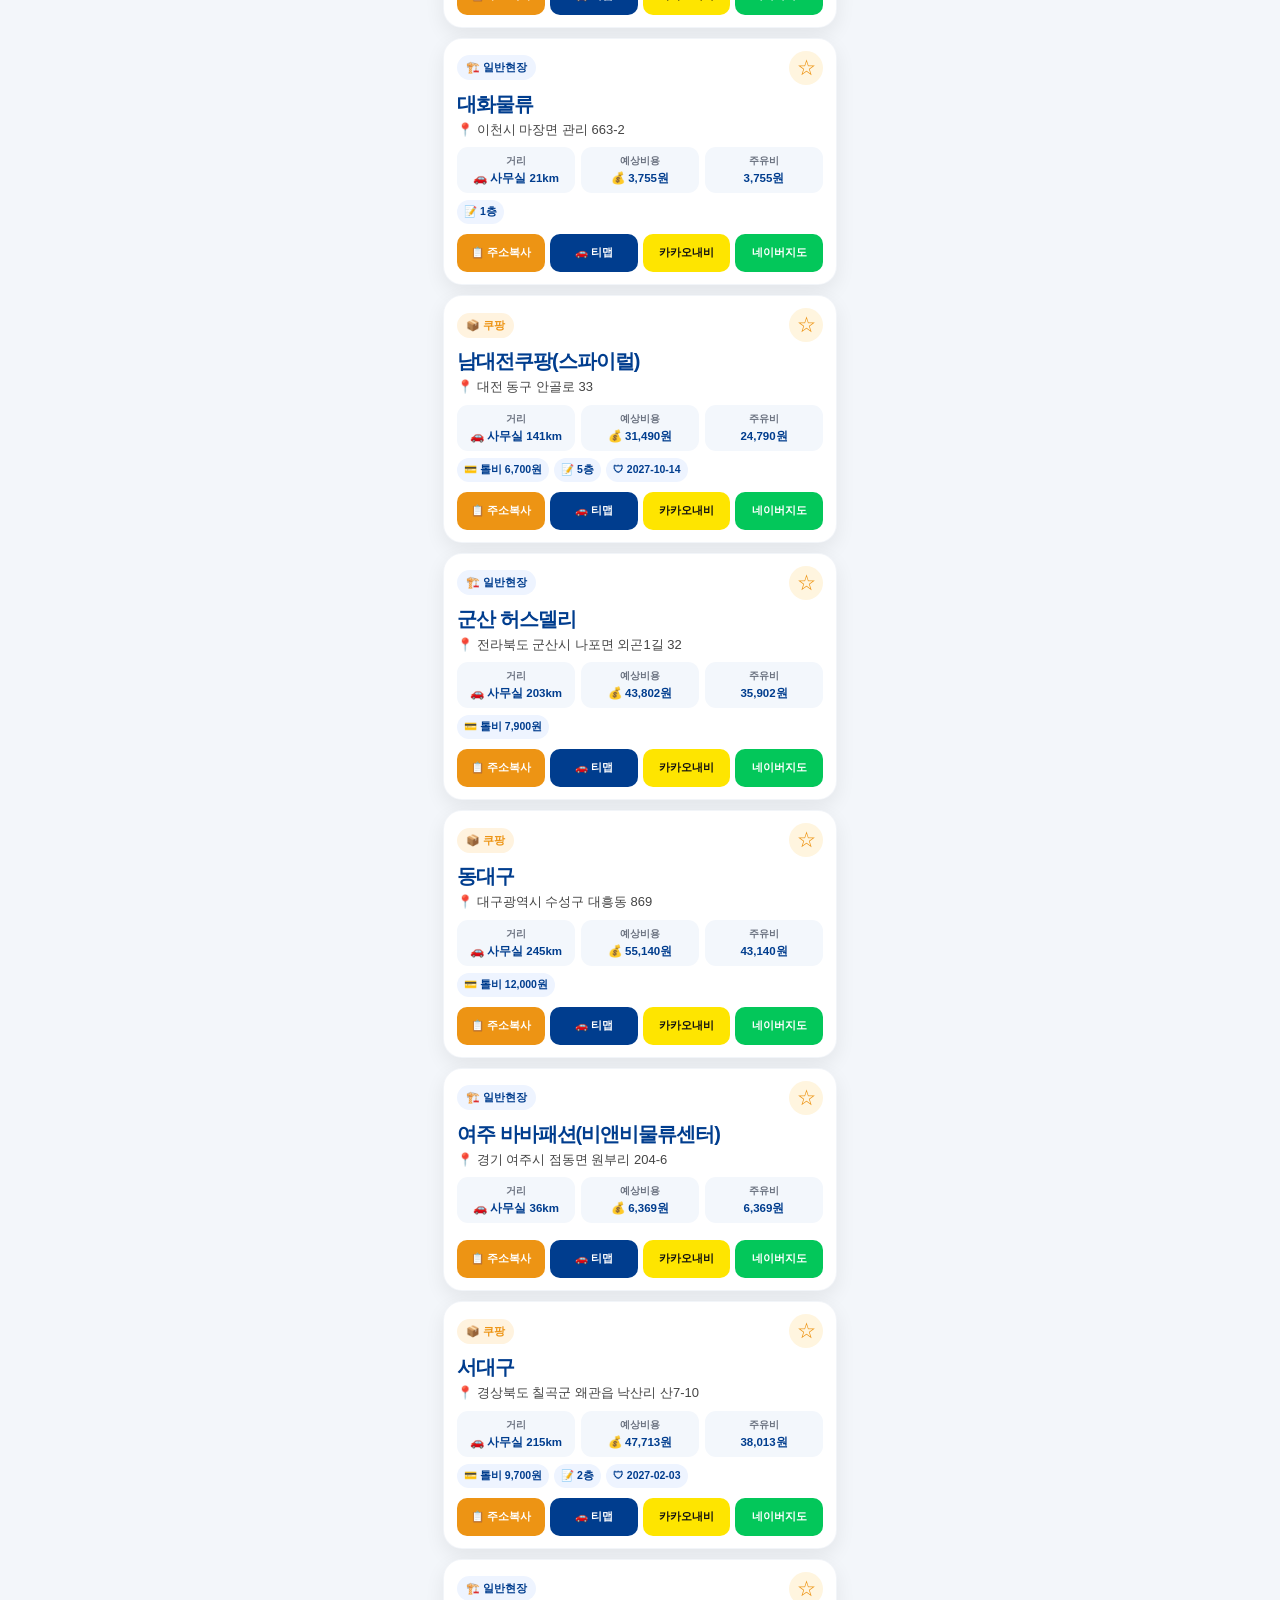
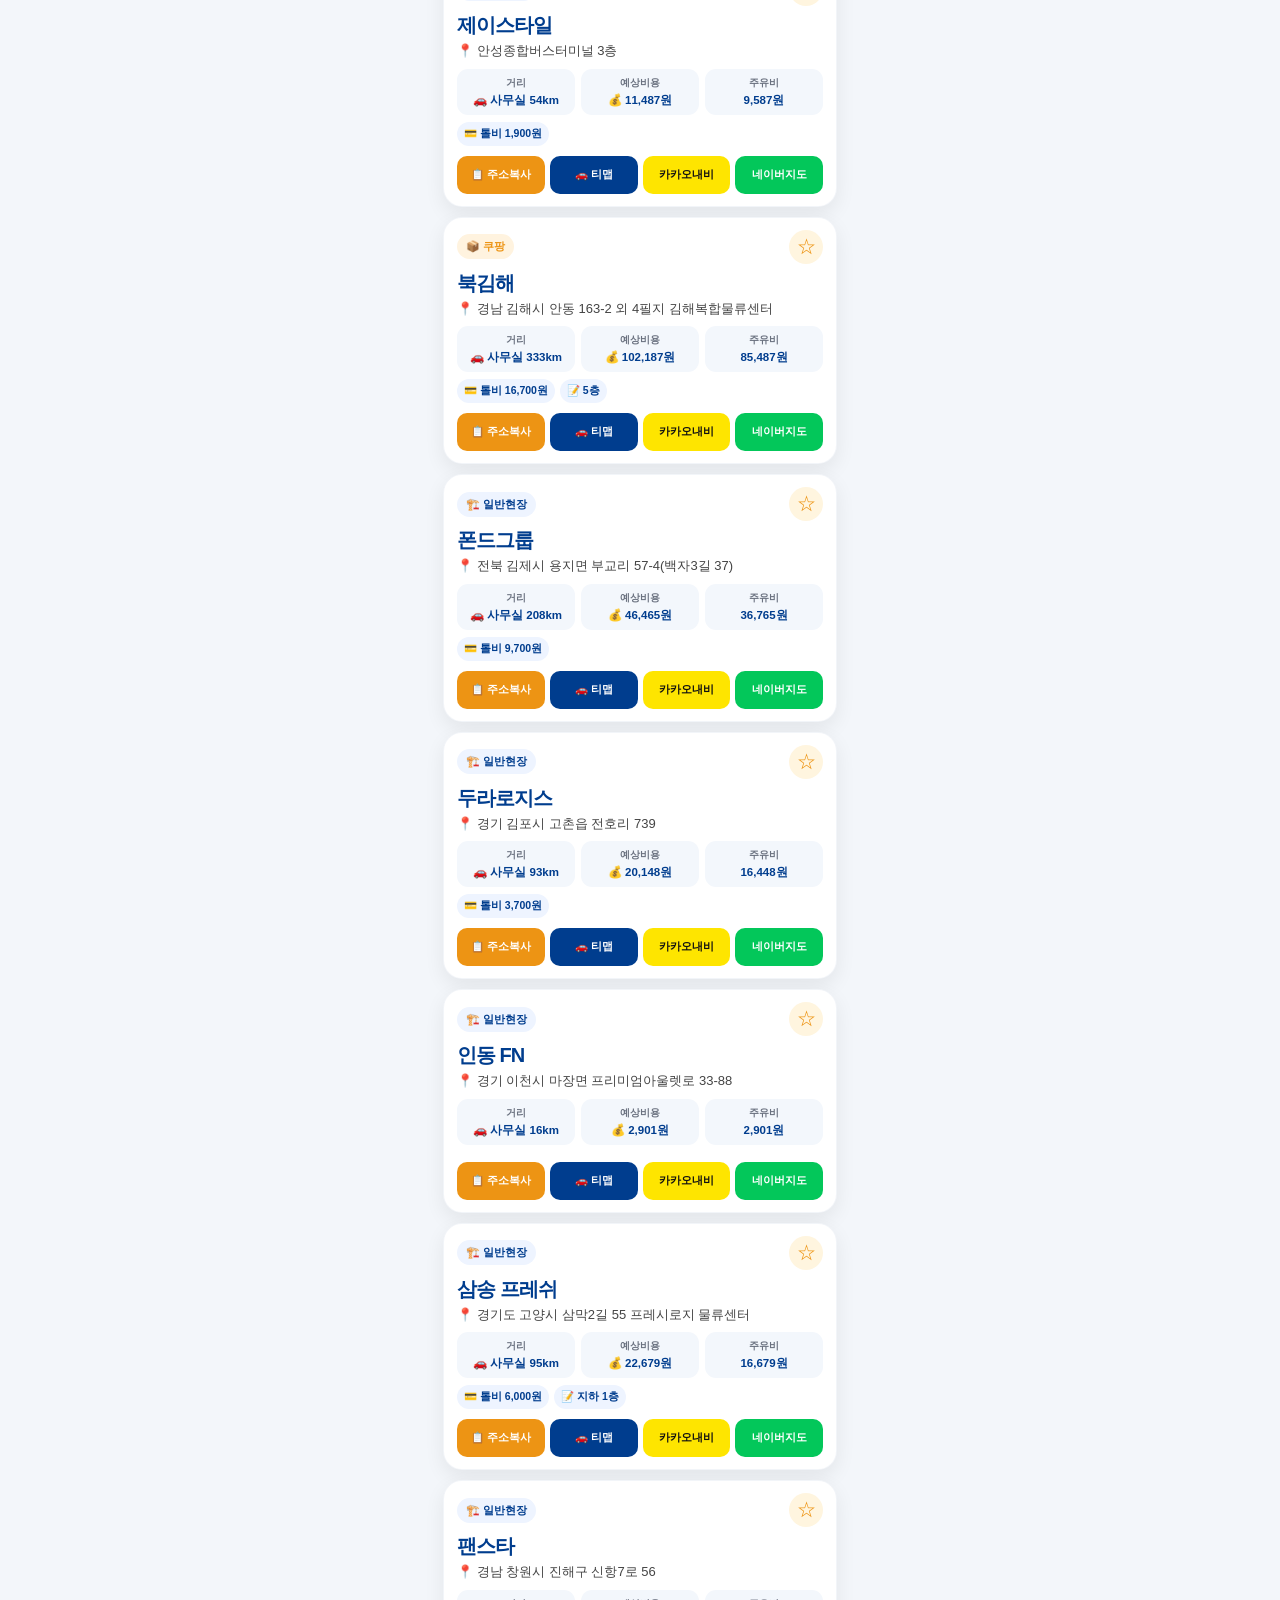
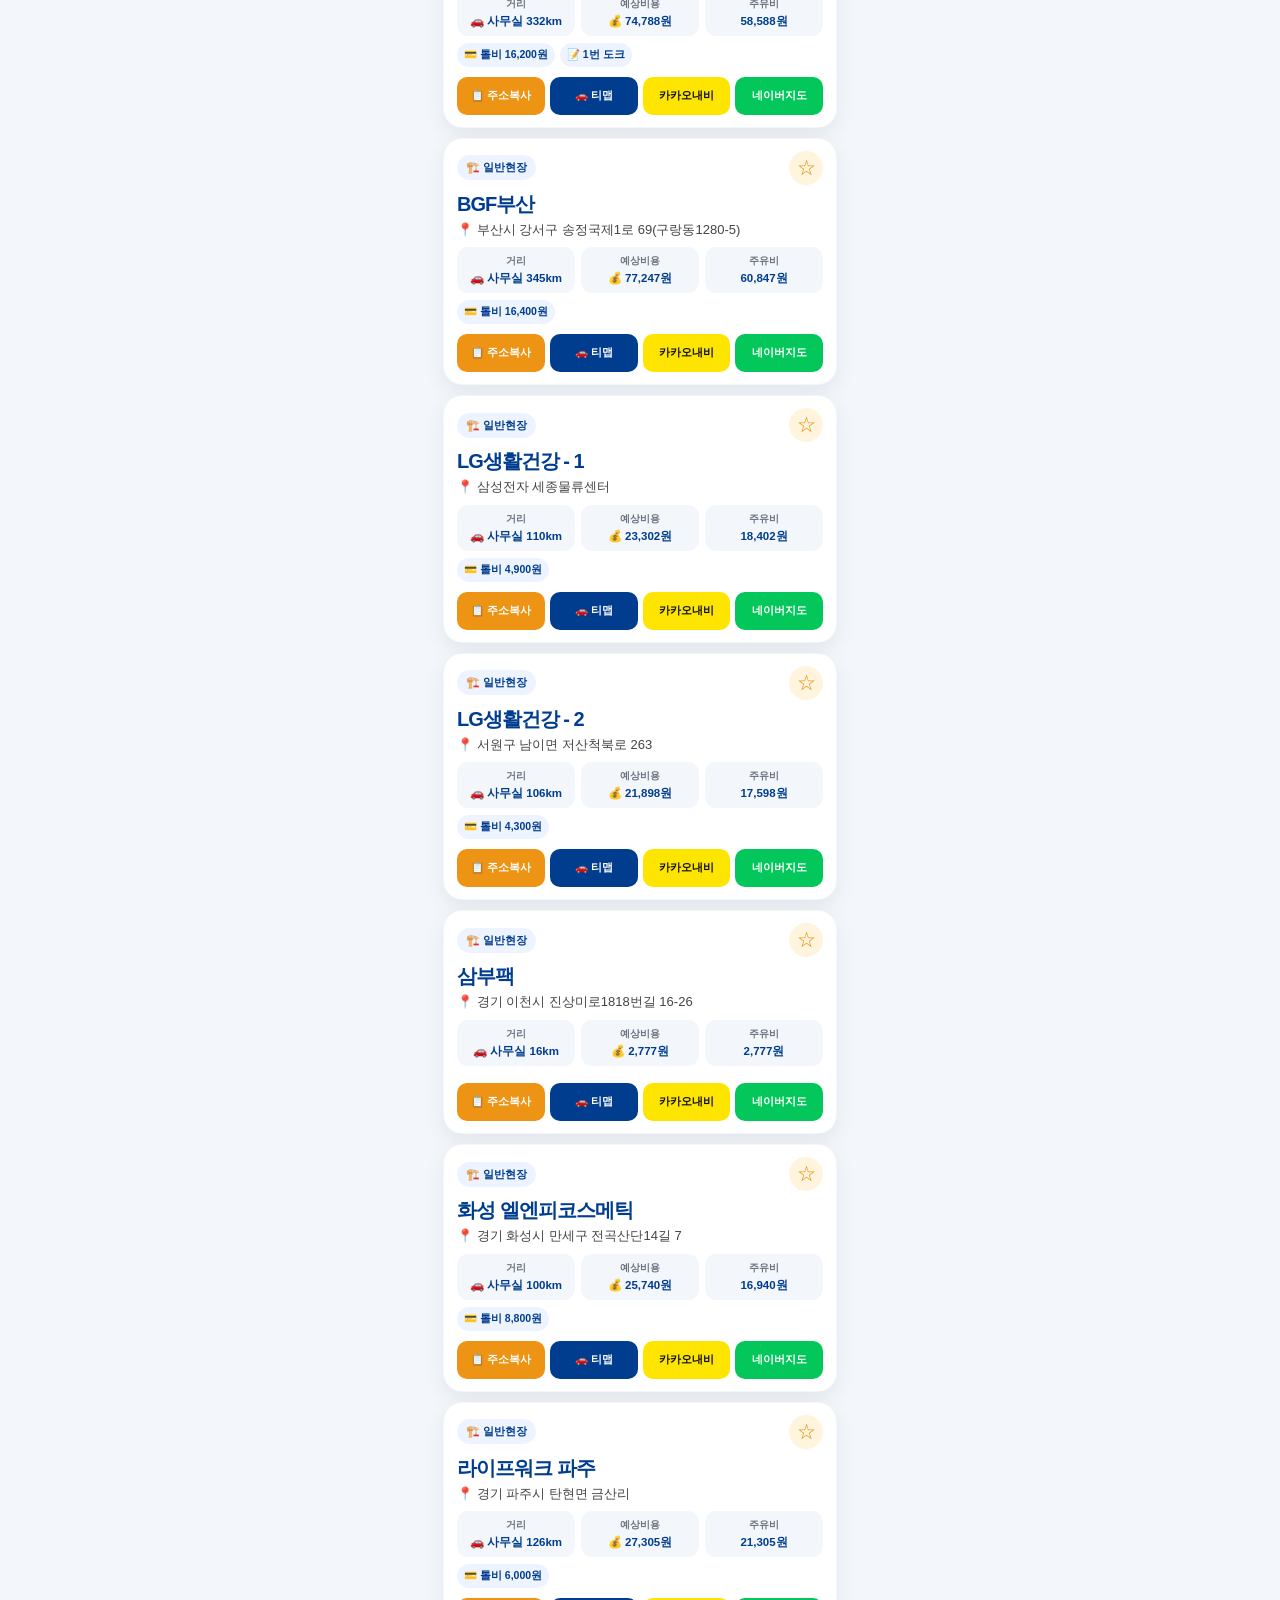
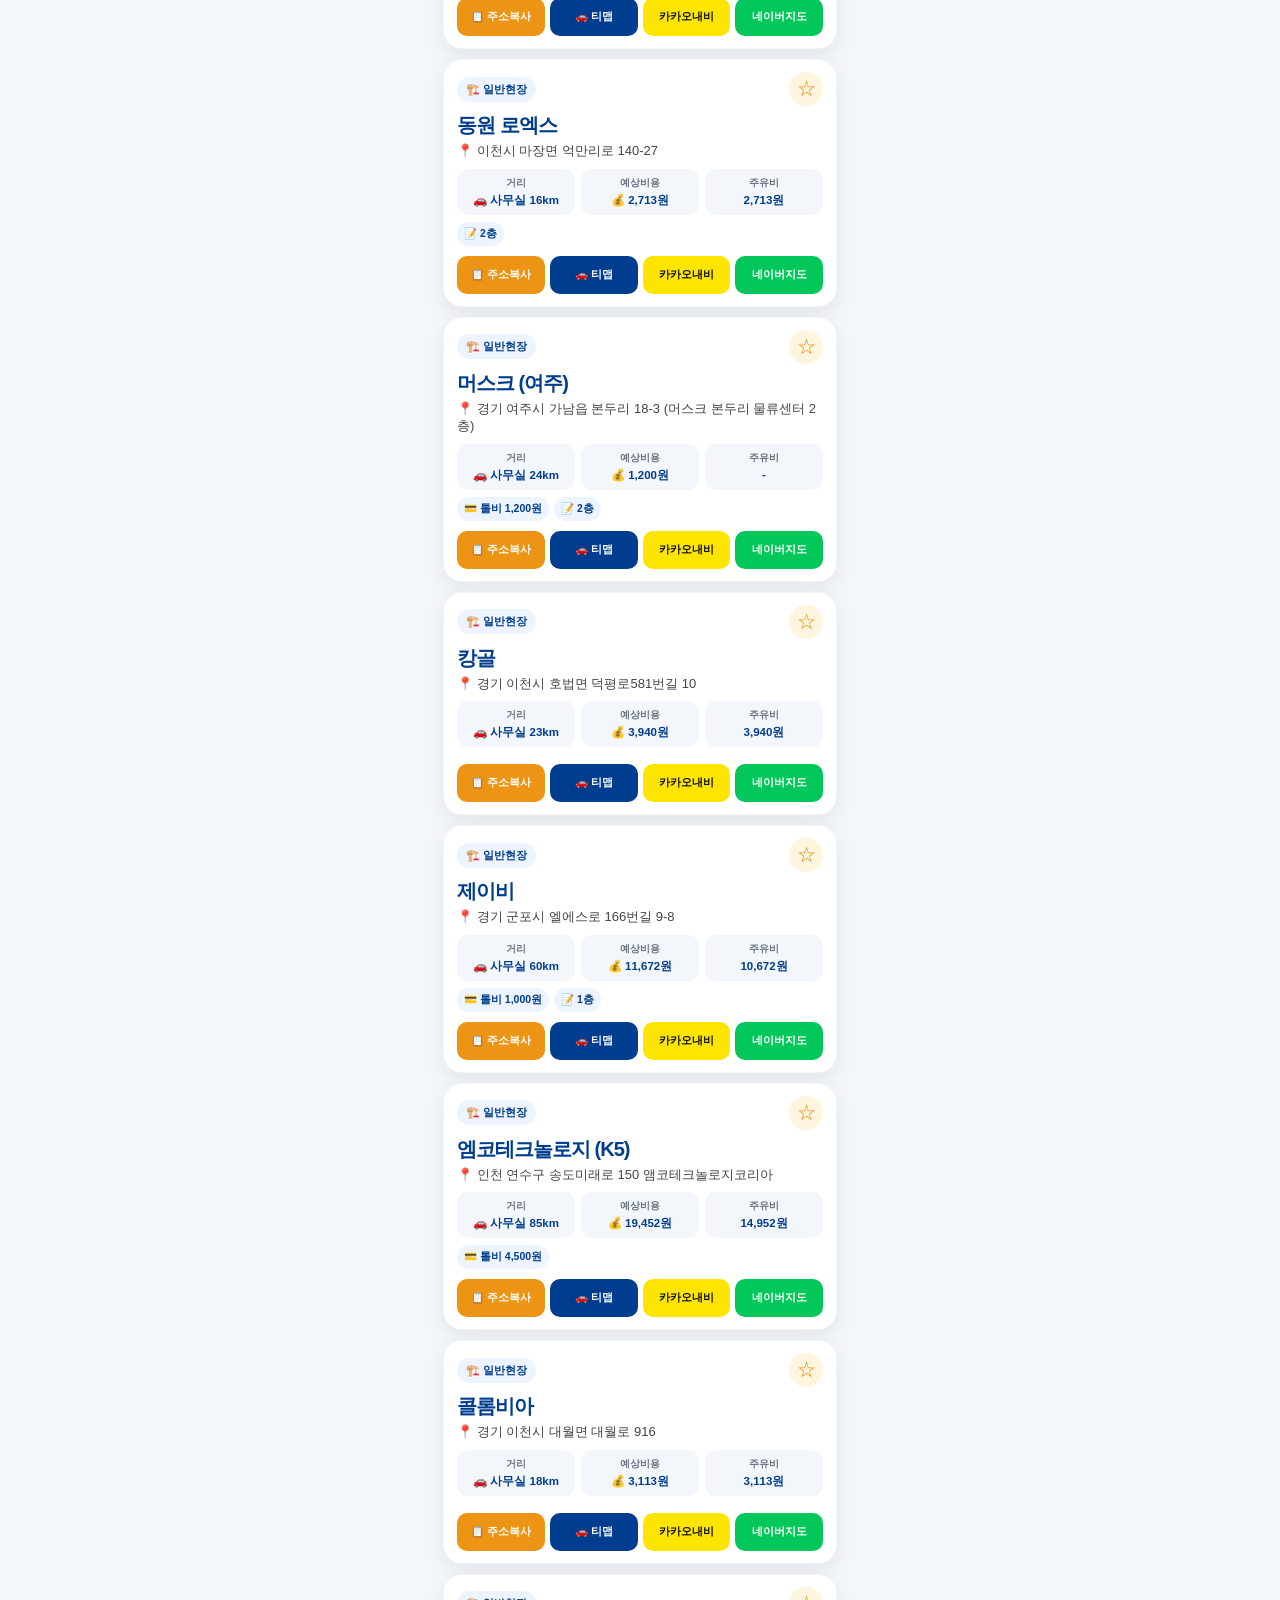
==== commit 6e250999: "Add files via upload" ====
--- a/index.html
+++ b/index.html
@@ -13,12 +13,12 @@
 
   <title>TOTAL ENG 현장주소</title>
 
-  <link rel="manifest" href="./manifest.json?v=3.7.2" />
-  <link rel="stylesheet" href="./style.css?v=3.7.2" />
+  <link rel="manifest" href="./manifest.json?v=3.7.3" />
+  <link rel="stylesheet" href="./style.css?v=3.7.3" />
   <link rel="icon" type="image/png" sizes="32x32" href="./img/favicon-32.png" />
   <link rel="apple-touch-icon" sizes="180x180" href="./img/icon-180.png" />
 </head>
-<body data-app-version="V3.7.2">
+<body data-app-version="V3.7.3">
   <div id="kakaoGuide" class="kakao-guide" hidden aria-hidden="true" role="dialog" aria-modal="true" aria-labelledby="kakaoGuideTitle">
     <div class="kakao-guide-card">
       <img class="kakao-guide-logo" src="./img/logo.png" alt="TOTAL ENG" />
@@ -230,8 +230,11 @@
         <button type="button" data-category="전체" class="selected" aria-pressed="true">전체</button>
         <button type="button" data-category="우리회사" aria-pressed="false">우리회사</button>
         <button type="button" data-category="현장" aria-pressed="false">현장</button>
-        <button type="button" data-category="협력사" aria-pressed="false">협력사</button>
         <button type="button" data-category="코텍전자" aria-pressed="false">코텍전자</button>
+        <button type="button" data-category="한스타" aria-pressed="false">한스타</button>
+        <button type="button" data-category="예인시스템" aria-pressed="false">예인시스템</button>
+        <button type="button" data-category="오르스마트테크" aria-pressed="false">오르스마트테크</button>
+        <button type="button" data-category="AJ네트웍스 현장 HI6 현대로봇 티칭" aria-pressed="false">AJ네트웍스 현장 HI6 현대로봇 티칭</button>
       </nav>
       <div class="contacts-toolbar"><span id="contactCount">전체 0명</span><button id="addContactBtn" type="button">+ 연락처 추가</button></div>
       <div class="contacts-toolbar"><p id="contactStatus" role="status" aria-live="polite">주소록 연결 대기</p><button id="refreshContactsBtn" type="button">새로고침</button></div>
@@ -239,7 +242,7 @@
     </section>
 
     <footer class="app-footer">
-      <span id="versionText">V3.7.2</span>
+      <span id="versionText">V3.7.3</span>
       <span id="updatedText">업데이트 확인 중</span>
     </footer>
   </div>
@@ -348,11 +351,11 @@
   <div id="updateNoticeModal" class="update-notice-modal" hidden aria-hidden="true" role="dialog" aria-modal="true" aria-labelledby="updateNoticeTitle">
     <div class="update-notice-card">
       <span class="update-notice-label">NEW UPDATE</span>
-      <div class="update-notice-version">V3.7.2</div>
+      <div class="update-notice-version">V3.7.3</div>
       <h2 id="updateNoticeTitle">앱이 새로워졌어요</h2>
       <p class="update-notice-intro">이번 업데이트에서 달라진 내용을 확인해 주세요.</p>
       <ul class="update-notice-list">
-        <li><strong>코텍전자 분류 추가</strong><span>코텍 연락처 26개를 코텍전자에서 따로 모아볼 수 있습니다.</span></li>
+        <li><strong>회사별 주소록</strong><span>협력사 통합 분류를 없애고 한스타·예인시스템 등 회사 이름별로 나눴습니다. 분류 버튼은 옆으로 밀어 확인하세요.</span></li>
         <li><strong>다양한 연락처 검색</strong><span>이름·직책·현장명·업체·전화번호·메모로 검색할 수 있습니다.</span></li>
         <li><strong>전화·문자 바로가기</strong><span>전화 또는 문자 앱으로 바로 연결됩니다. 연락처 수정·삭제 전 정보는 이력에 보관합니다.</span></li>
       </ul>
@@ -369,7 +372,7 @@
     <form method="dialog"><button class="settings-primary-small">확인</button></form>
   </dialog>
   <div id="toast" class="toast" role="status" aria-live="polite"></div>
-  <script src="./js/app.js?v=3.7.2" defer></script>
-  <script src="./js/contacts.js?v=3.7.2" defer></script>
+  <script src="./js/app.js?v=3.7.3" defer></script>
+  <script src="./js/contacts.js?v=3.7.3" defer></script>
 </body>
 </html>
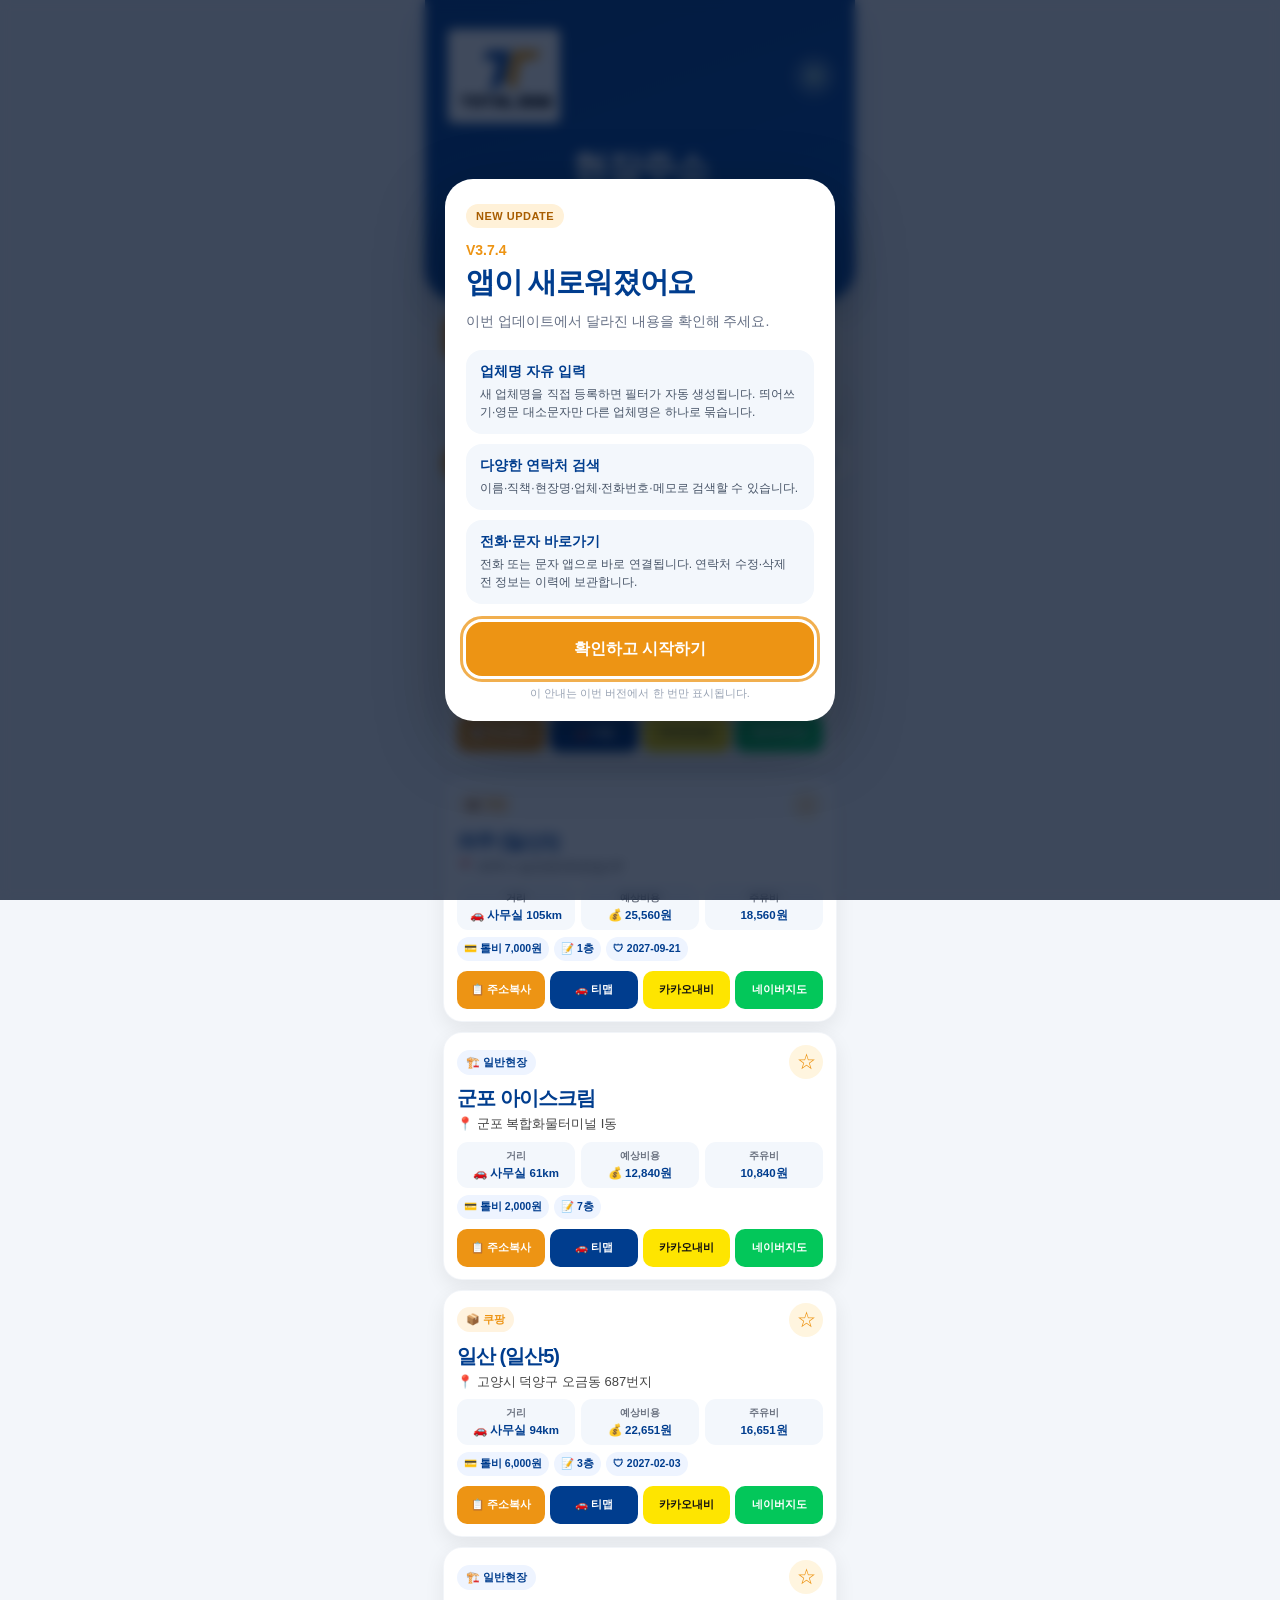
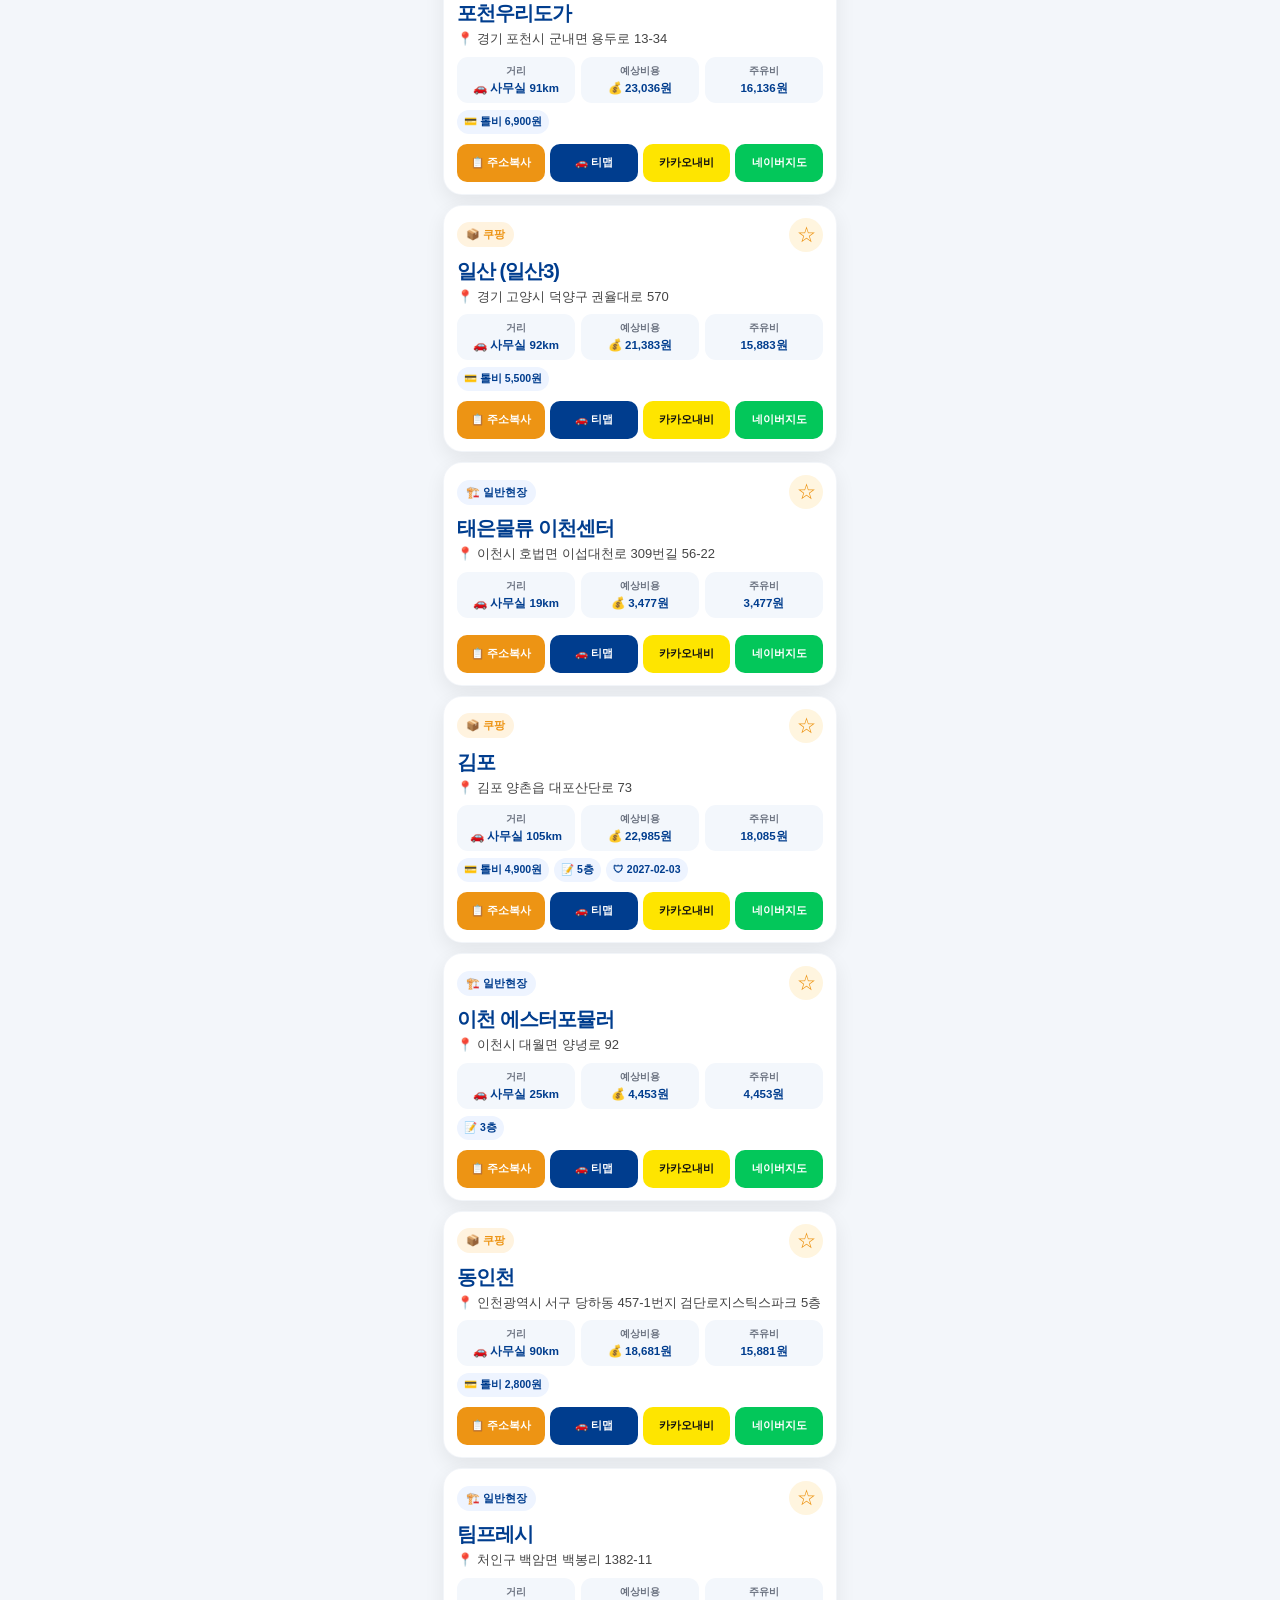
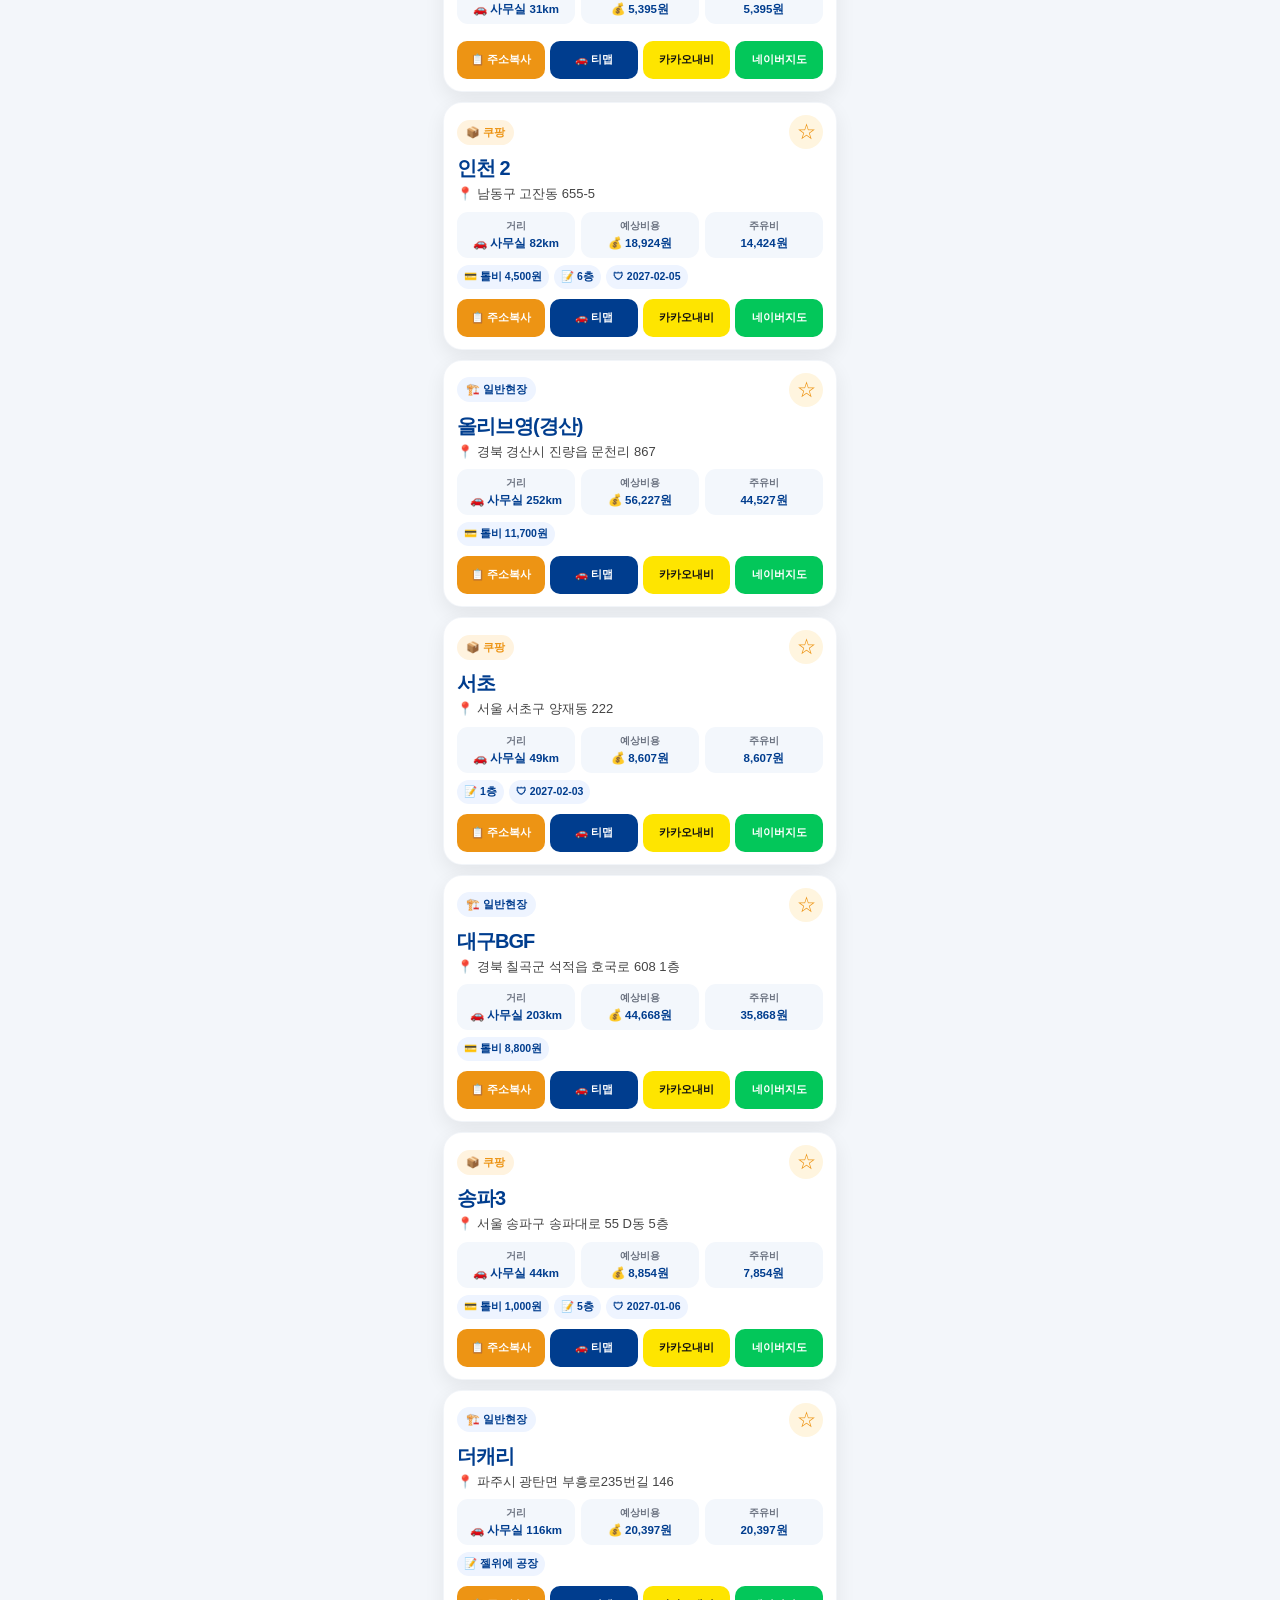
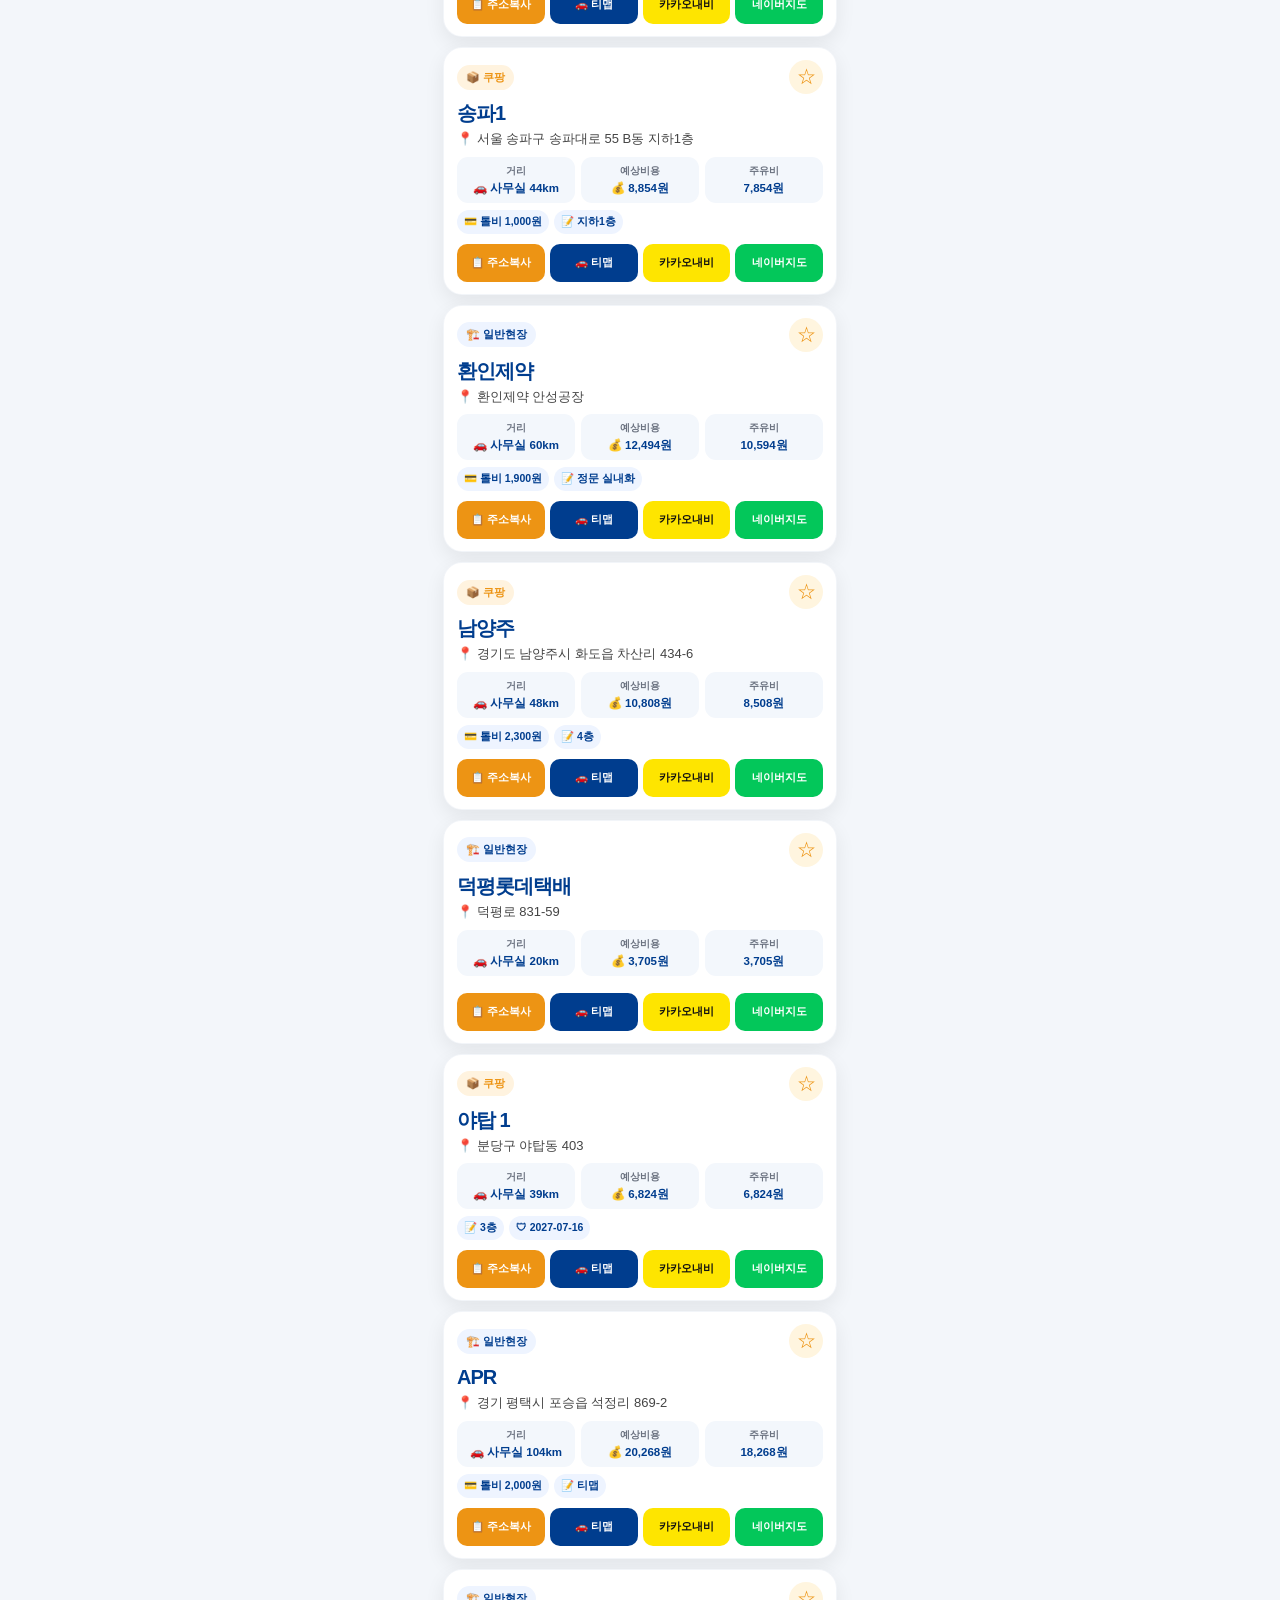
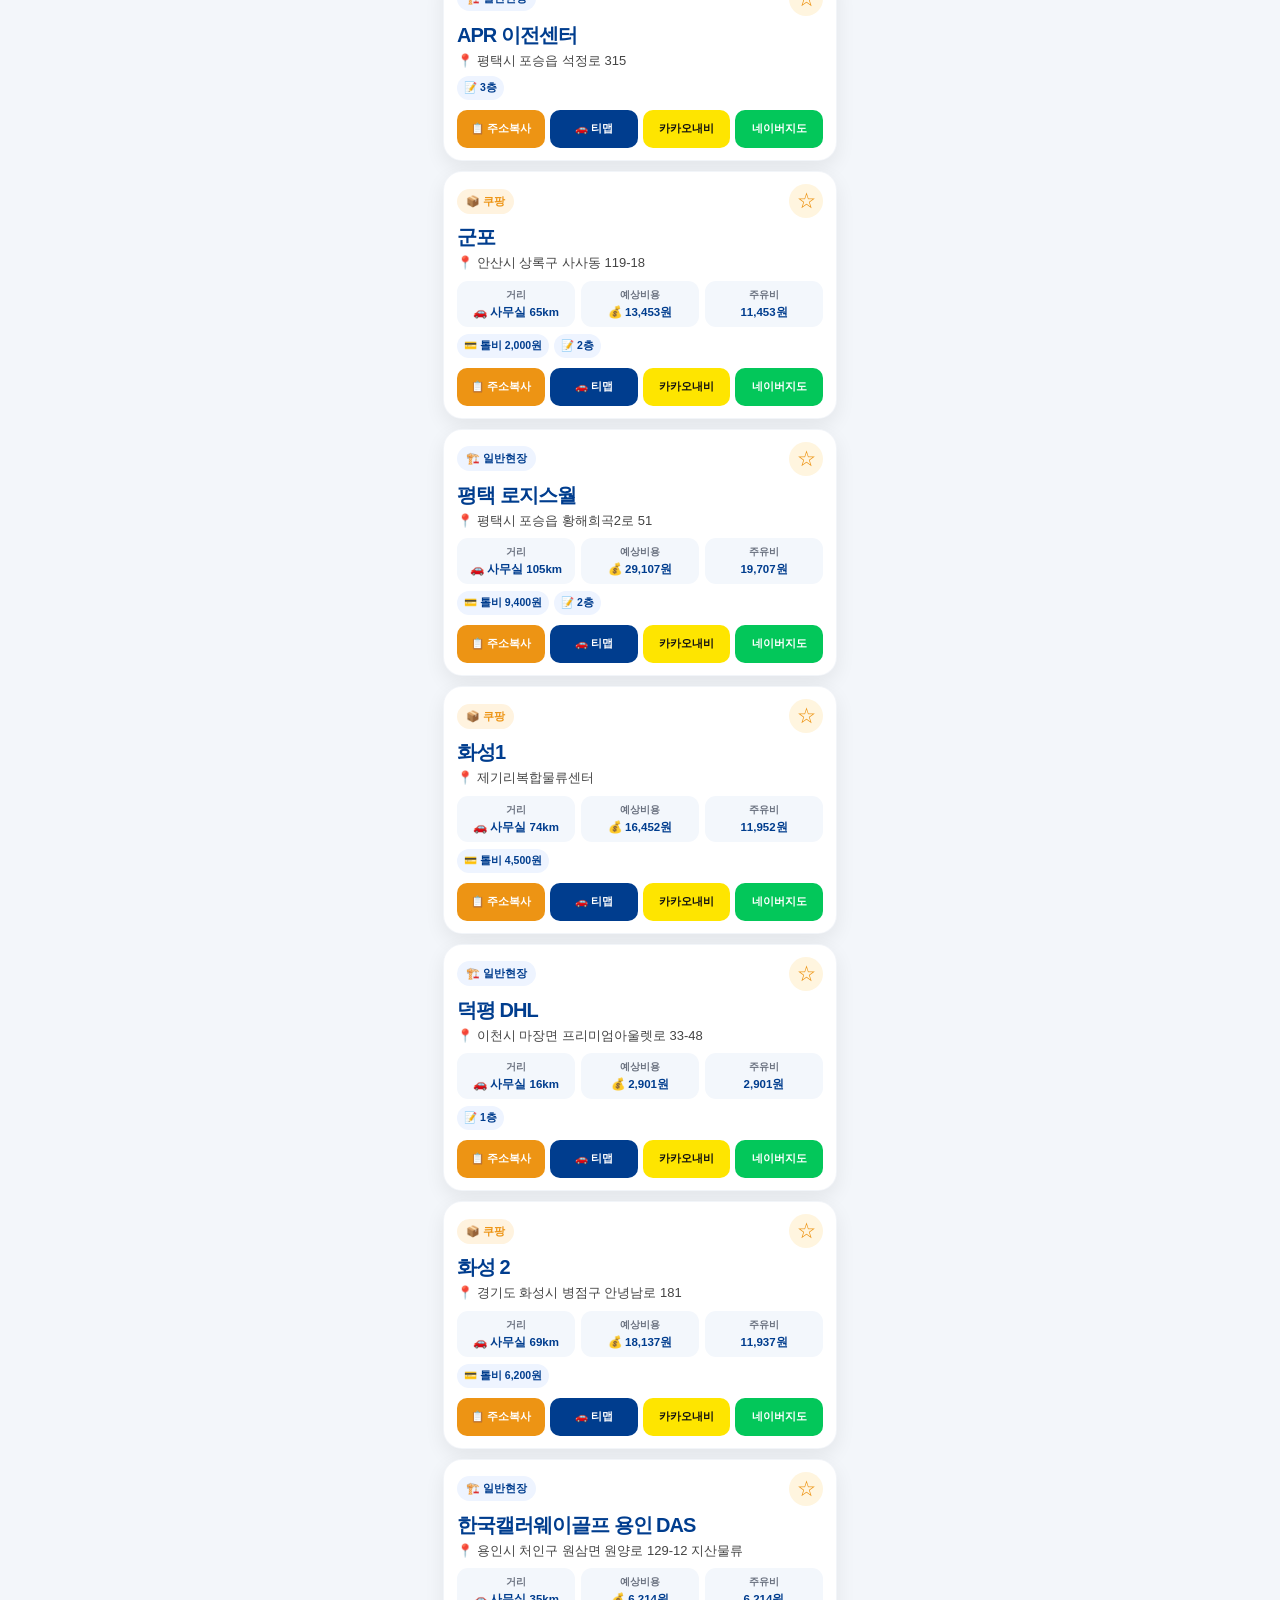
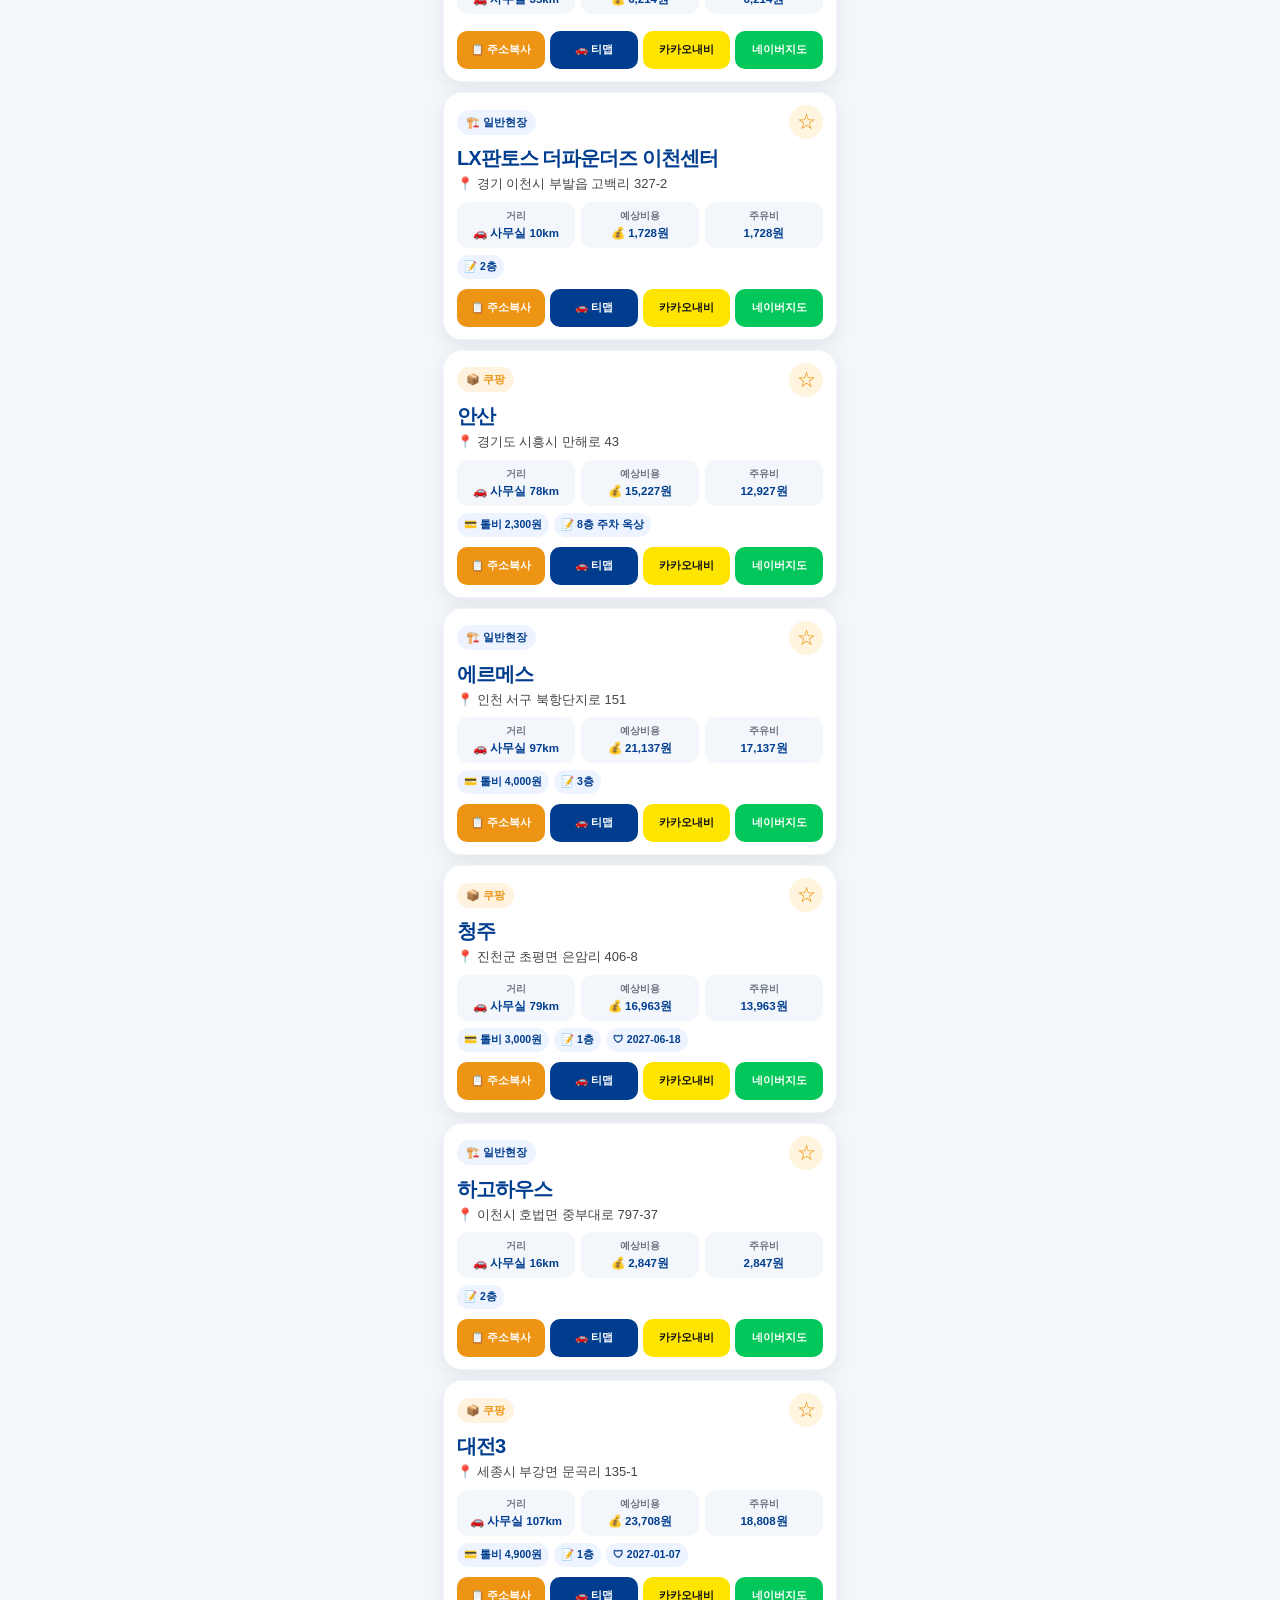
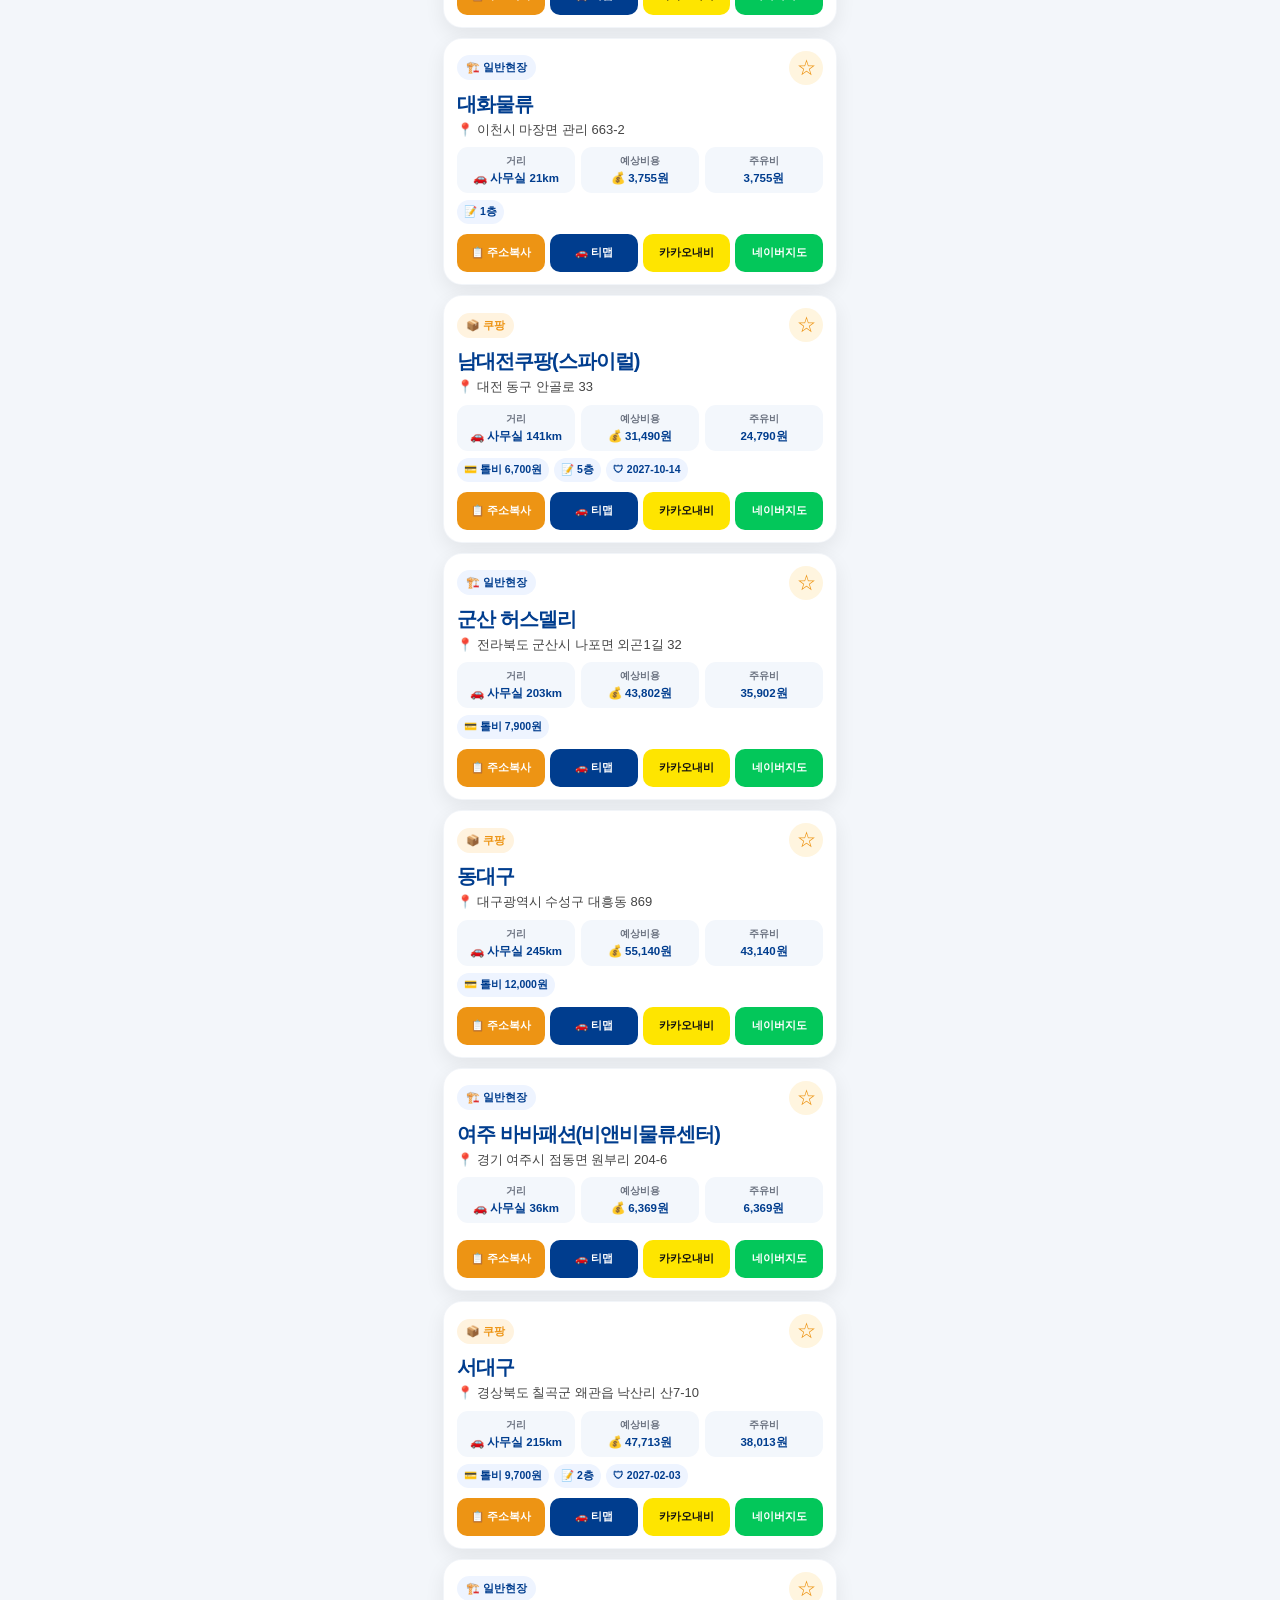
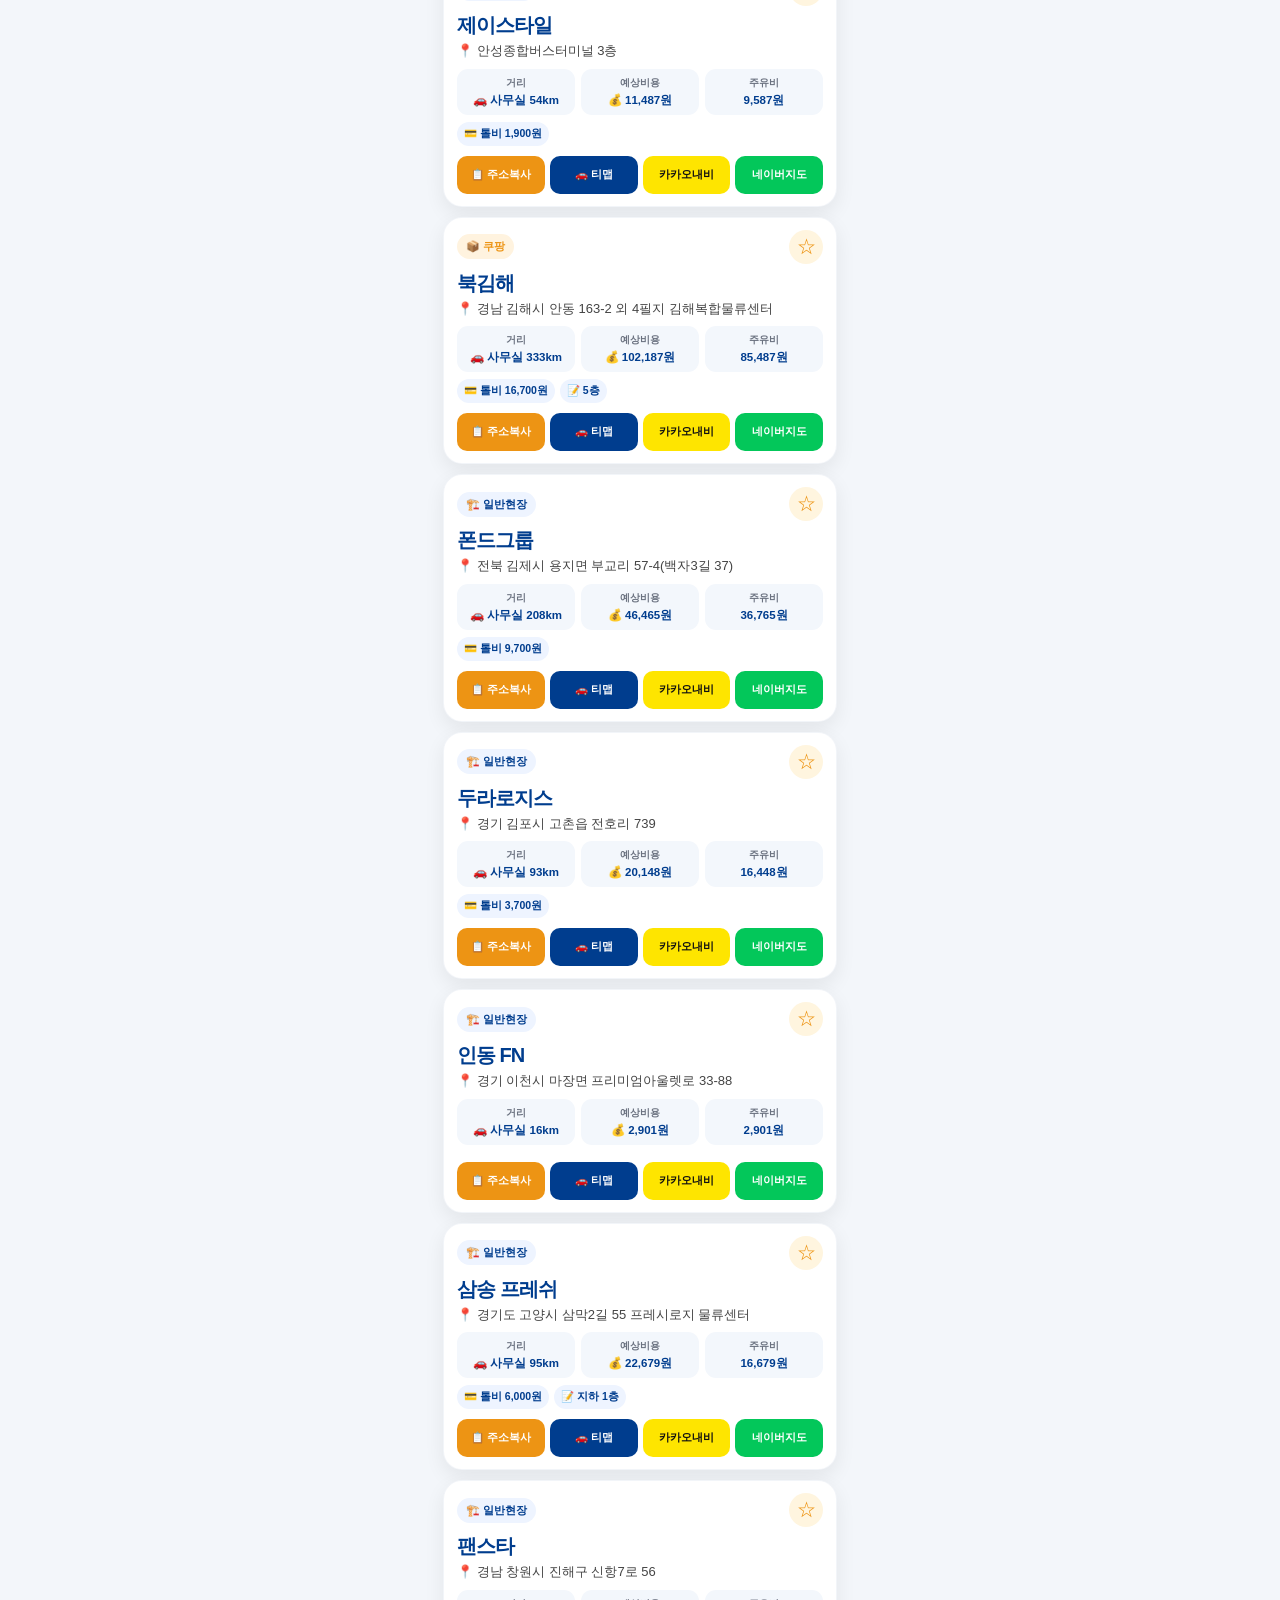
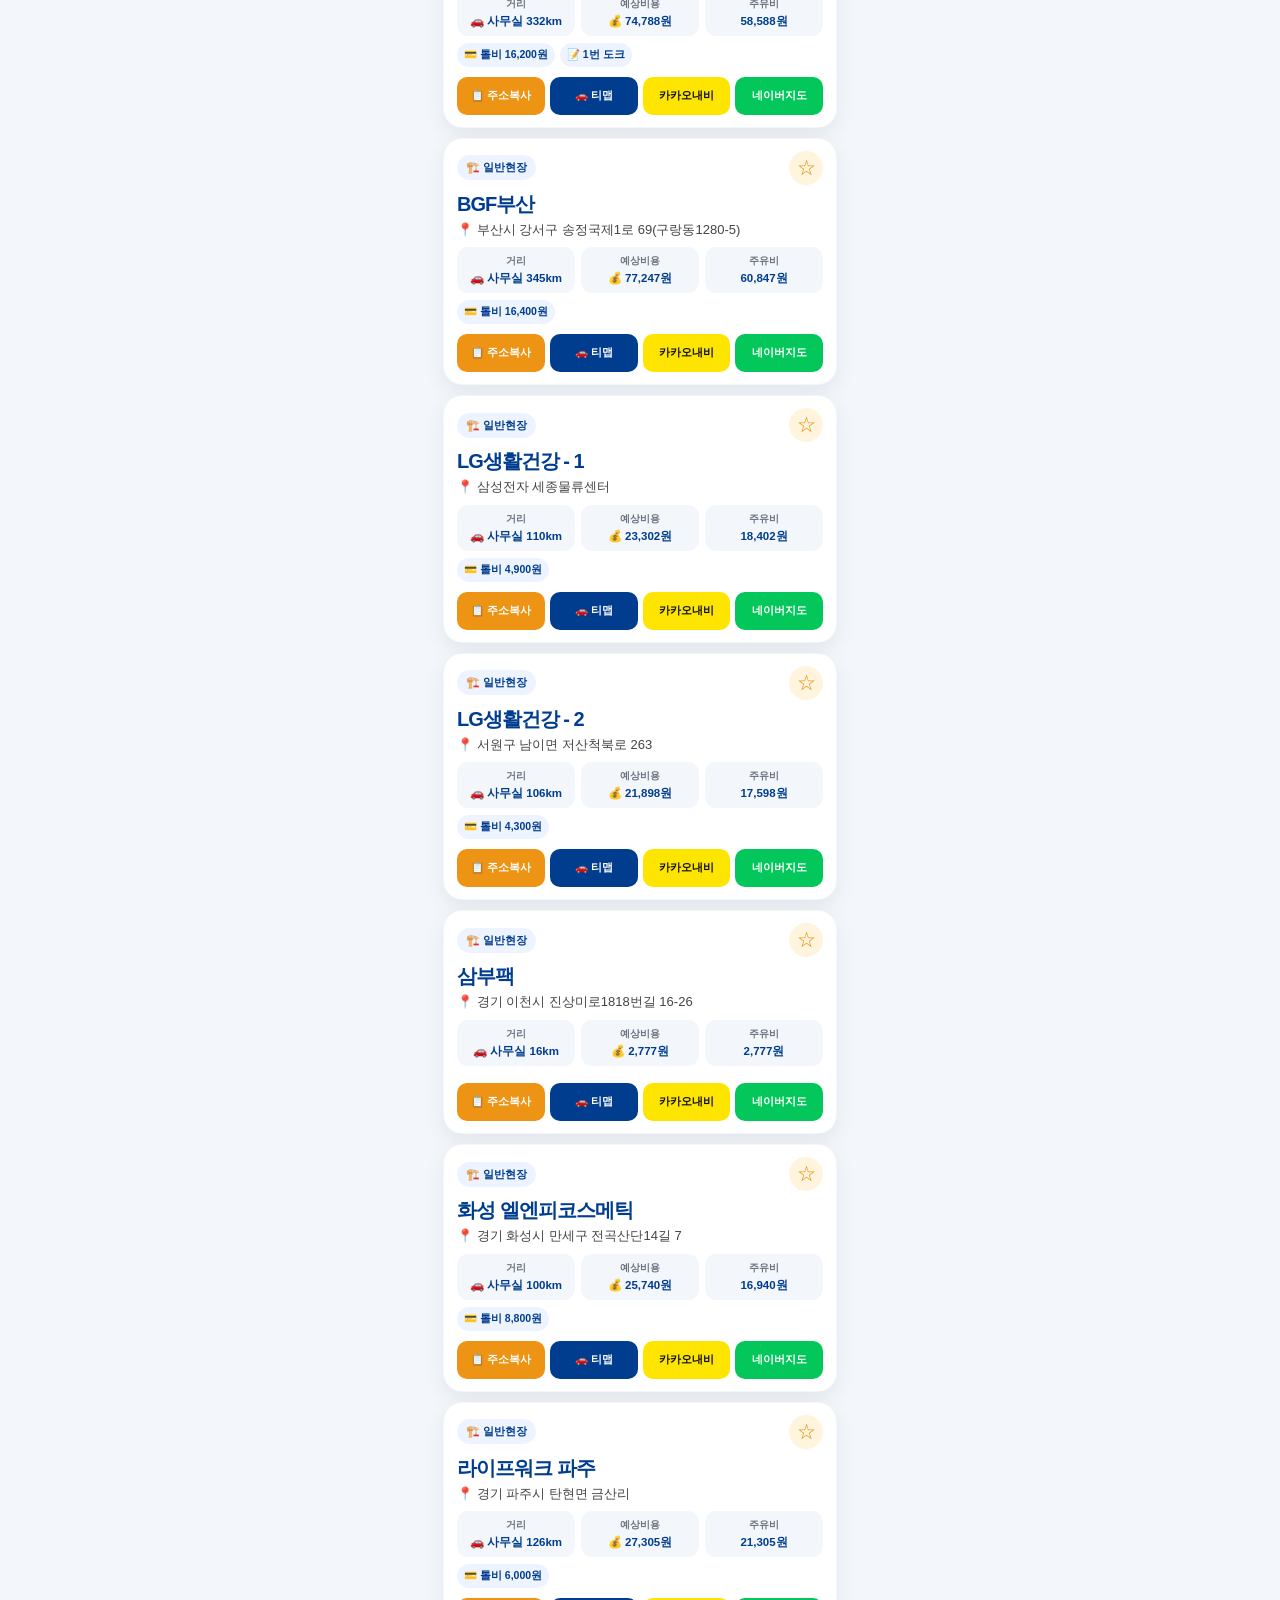
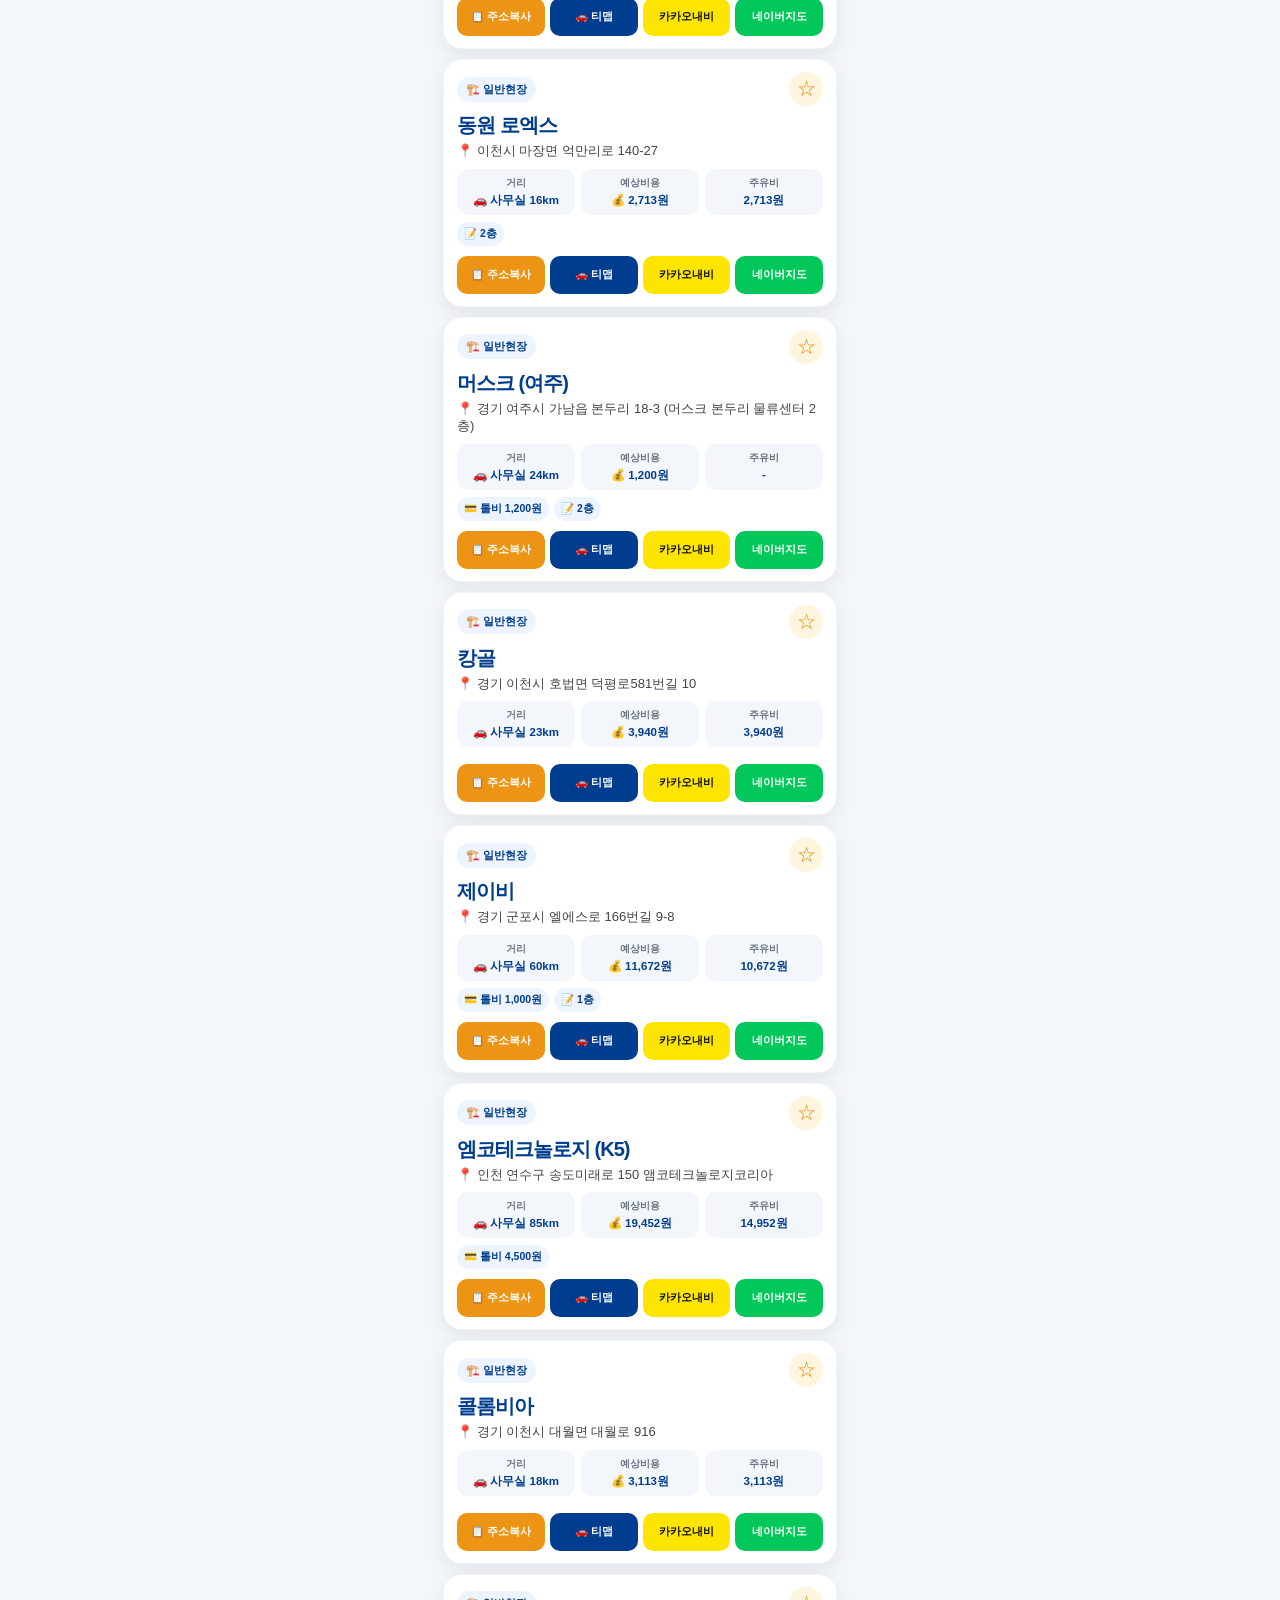
==== commit e3e9a585: "Add files via upload" ====
--- a/index.html
+++ b/index.html
@@ -13,12 +13,12 @@
 
   <title>TOTAL ENG 현장주소</title>
 
-  <link rel="manifest" href="./manifest.json?v=3.7.3" />
-  <link rel="stylesheet" href="./style.css?v=3.7.3" />
+  <link rel="manifest" href="./manifest.json?v=3.7.4" />
+  <link rel="stylesheet" href="./style.css?v=3.7.4" />
   <link rel="icon" type="image/png" sizes="32x32" href="./img/favicon-32.png" />
   <link rel="apple-touch-icon" sizes="180x180" href="./img/icon-180.png" />
 </head>
-<body data-app-version="V3.7.3">
+<body data-app-version="V3.7.4">
   <div id="kakaoGuide" class="kakao-guide" hidden aria-hidden="true" role="dialog" aria-modal="true" aria-labelledby="kakaoGuideTitle">
     <div class="kakao-guide-card">
       <img class="kakao-guide-logo" src="./img/logo.png" alt="TOTAL ENG" />
@@ -230,11 +230,6 @@
         <button type="button" data-category="전체" class="selected" aria-pressed="true">전체</button>
         <button type="button" data-category="우리회사" aria-pressed="false">우리회사</button>
         <button type="button" data-category="현장" aria-pressed="false">현장</button>
-        <button type="button" data-category="코텍전자" aria-pressed="false">코텍전자</button>
-        <button type="button" data-category="한스타" aria-pressed="false">한스타</button>
-        <button type="button" data-category="예인시스템" aria-pressed="false">예인시스템</button>
-        <button type="button" data-category="오르스마트테크" aria-pressed="false">오르스마트테크</button>
-        <button type="button" data-category="AJ네트웍스 현장 HI6 현대로봇 티칭" aria-pressed="false">AJ네트웍스 현장 HI6 현대로봇 티칭</button>
       </nav>
       <div class="contacts-toolbar"><span id="contactCount">전체 0명</span><button id="addContactBtn" type="button">+ 연락처 추가</button></div>
       <div class="contacts-toolbar"><p id="contactStatus" role="status" aria-live="polite">주소록 연결 대기</p><button id="refreshContactsBtn" type="button">새로고침</button></div>
@@ -242,7 +237,7 @@
     </section>
 
     <footer class="app-footer">
-      <span id="versionText">V3.7.3</span>
+      <span id="versionText">V3.7.4</span>
       <span id="updatedText">업데이트 확인 중</span>
     </footer>
   </div>
@@ -351,11 +346,11 @@
   <div id="updateNoticeModal" class="update-notice-modal" hidden aria-hidden="true" role="dialog" aria-modal="true" aria-labelledby="updateNoticeTitle">
     <div class="update-notice-card">
       <span class="update-notice-label">NEW UPDATE</span>
-      <div class="update-notice-version">V3.7.3</div>
+      <div class="update-notice-version">V3.7.4</div>
       <h2 id="updateNoticeTitle">앱이 새로워졌어요</h2>
       <p class="update-notice-intro">이번 업데이트에서 달라진 내용을 확인해 주세요.</p>
       <ul class="update-notice-list">
-        <li><strong>회사별 주소록</strong><span>협력사 통합 분류를 없애고 한스타·예인시스템 등 회사 이름별로 나눴습니다. 분류 버튼은 옆으로 밀어 확인하세요.</span></li>
+        <li><strong>업체명 자유 입력</strong><span>새 업체명을 직접 등록하면 필터가 자동 생성됩니다. 띄어쓰기·영문 대소문자만 다른 업체명은 하나로 묶습니다.</span></li>
         <li><strong>다양한 연락처 검색</strong><span>이름·직책·현장명·업체·전화번호·메모로 검색할 수 있습니다.</span></li>
         <li><strong>전화·문자 바로가기</strong><span>전화 또는 문자 앱으로 바로 연결됩니다. 연락처 수정·삭제 전 정보는 이력에 보관합니다.</span></li>
       </ul>
@@ -372,7 +367,7 @@
     <form method="dialog"><button class="settings-primary-small">확인</button></form>
   </dialog>
   <div id="toast" class="toast" role="status" aria-live="polite"></div>
-  <script src="./js/app.js?v=3.7.3" defer></script>
-  <script src="./js/contacts.js?v=3.7.3" defer></script>
+  <script src="./js/app.js?v=3.7.4" defer></script>
+  <script src="./js/contacts.js?v=3.7.4" defer></script>
 </body>
 </html>
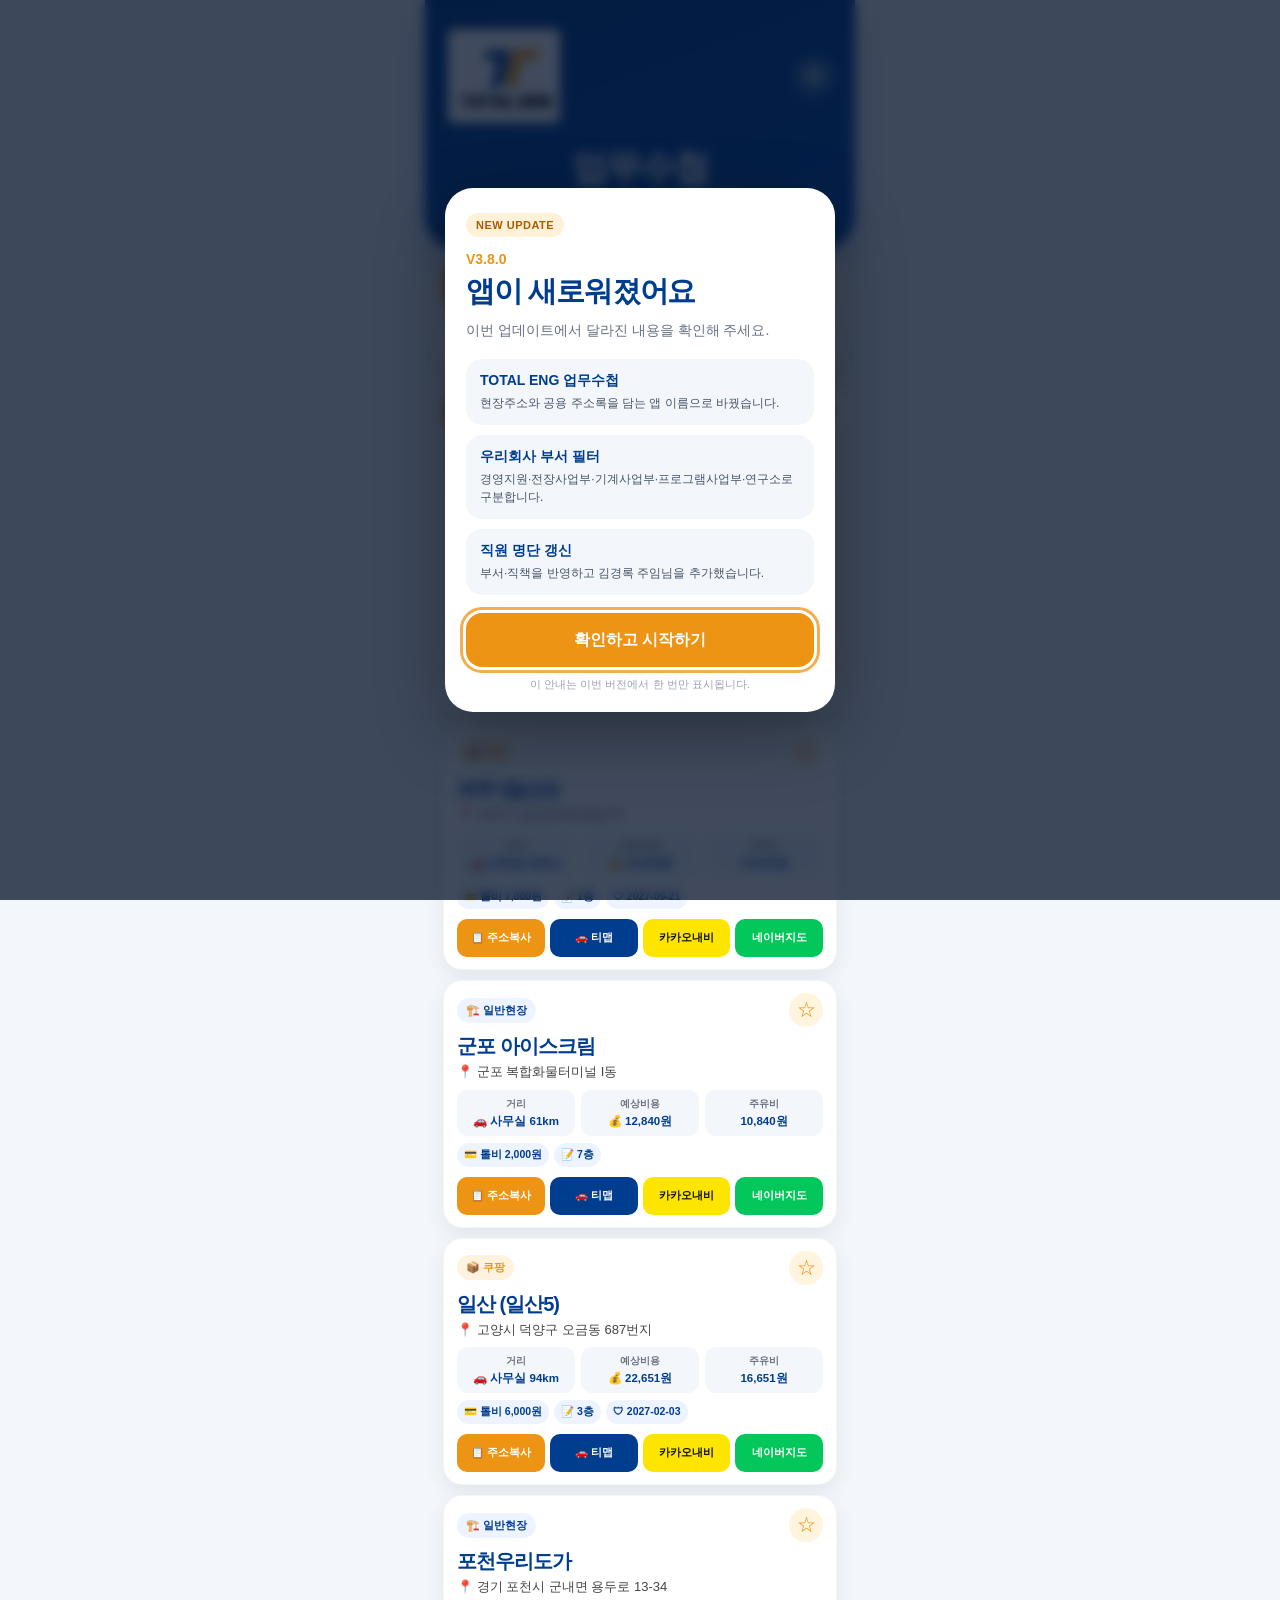
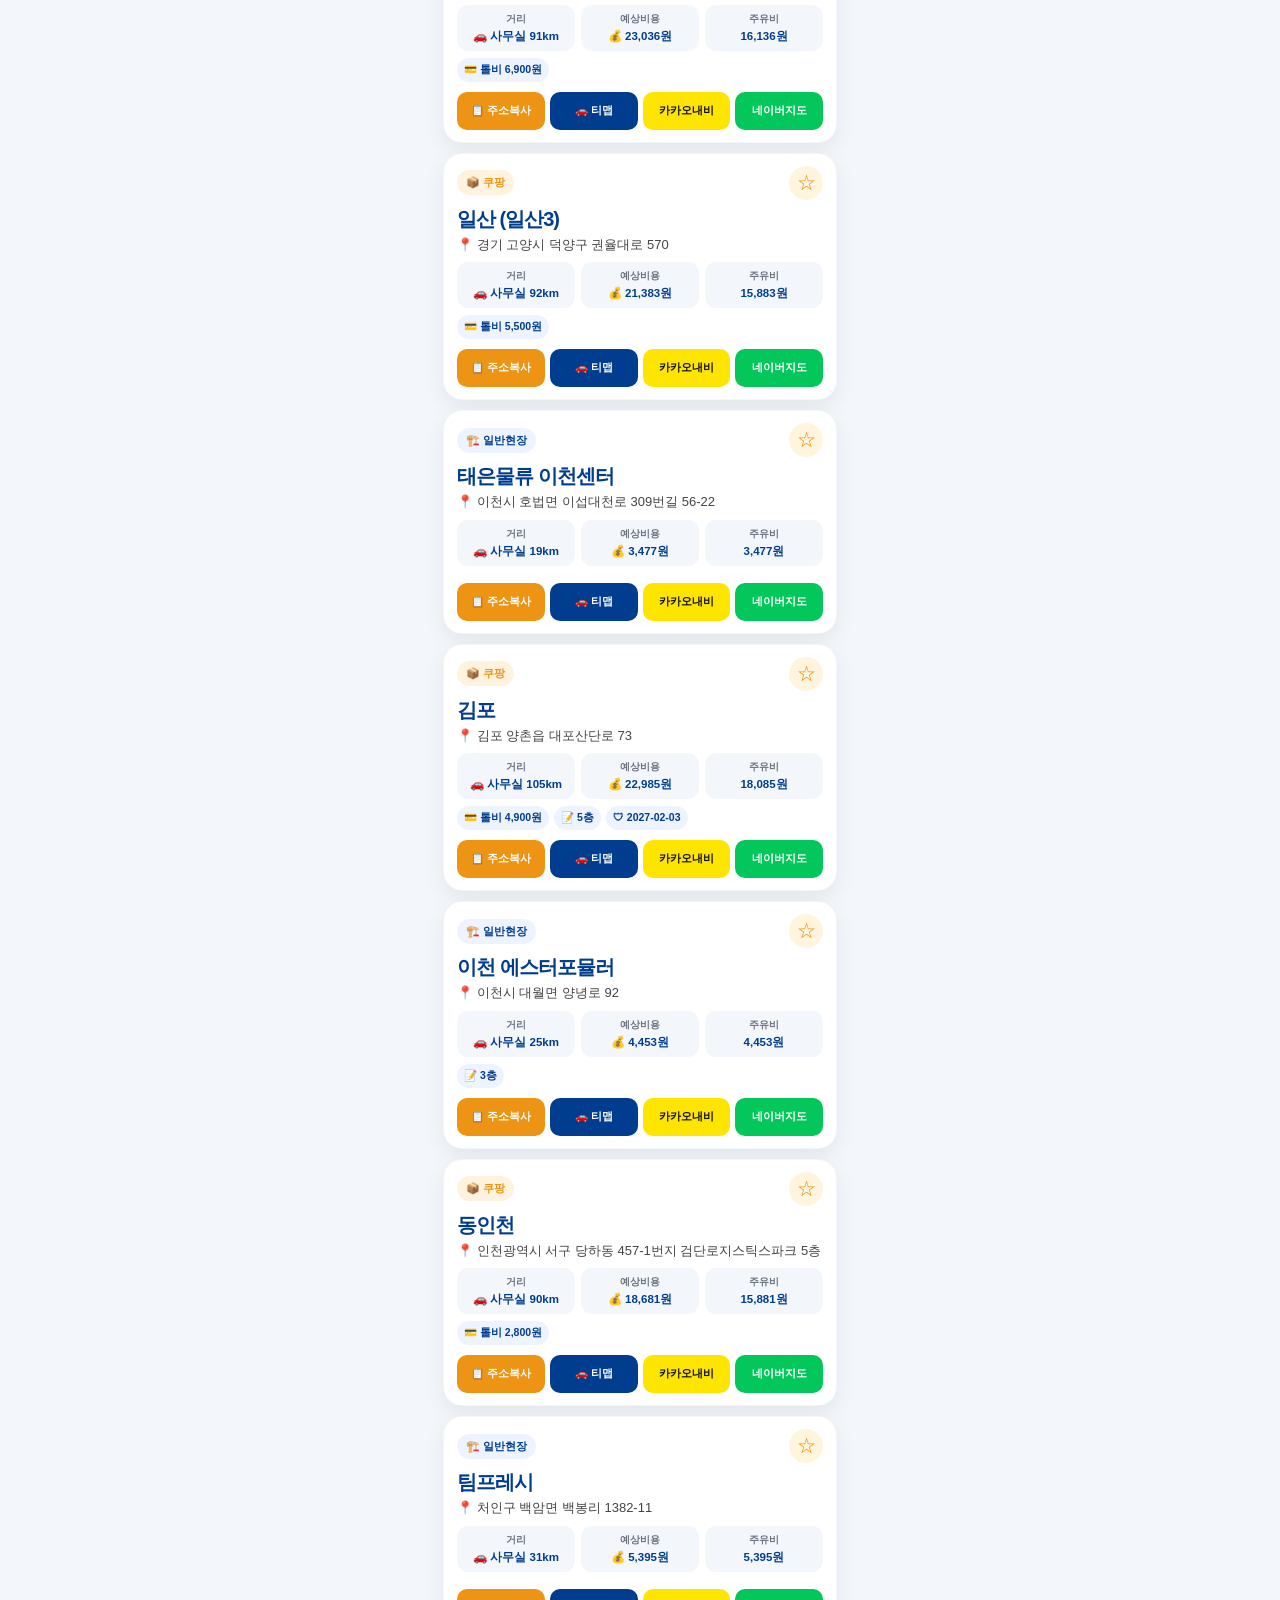
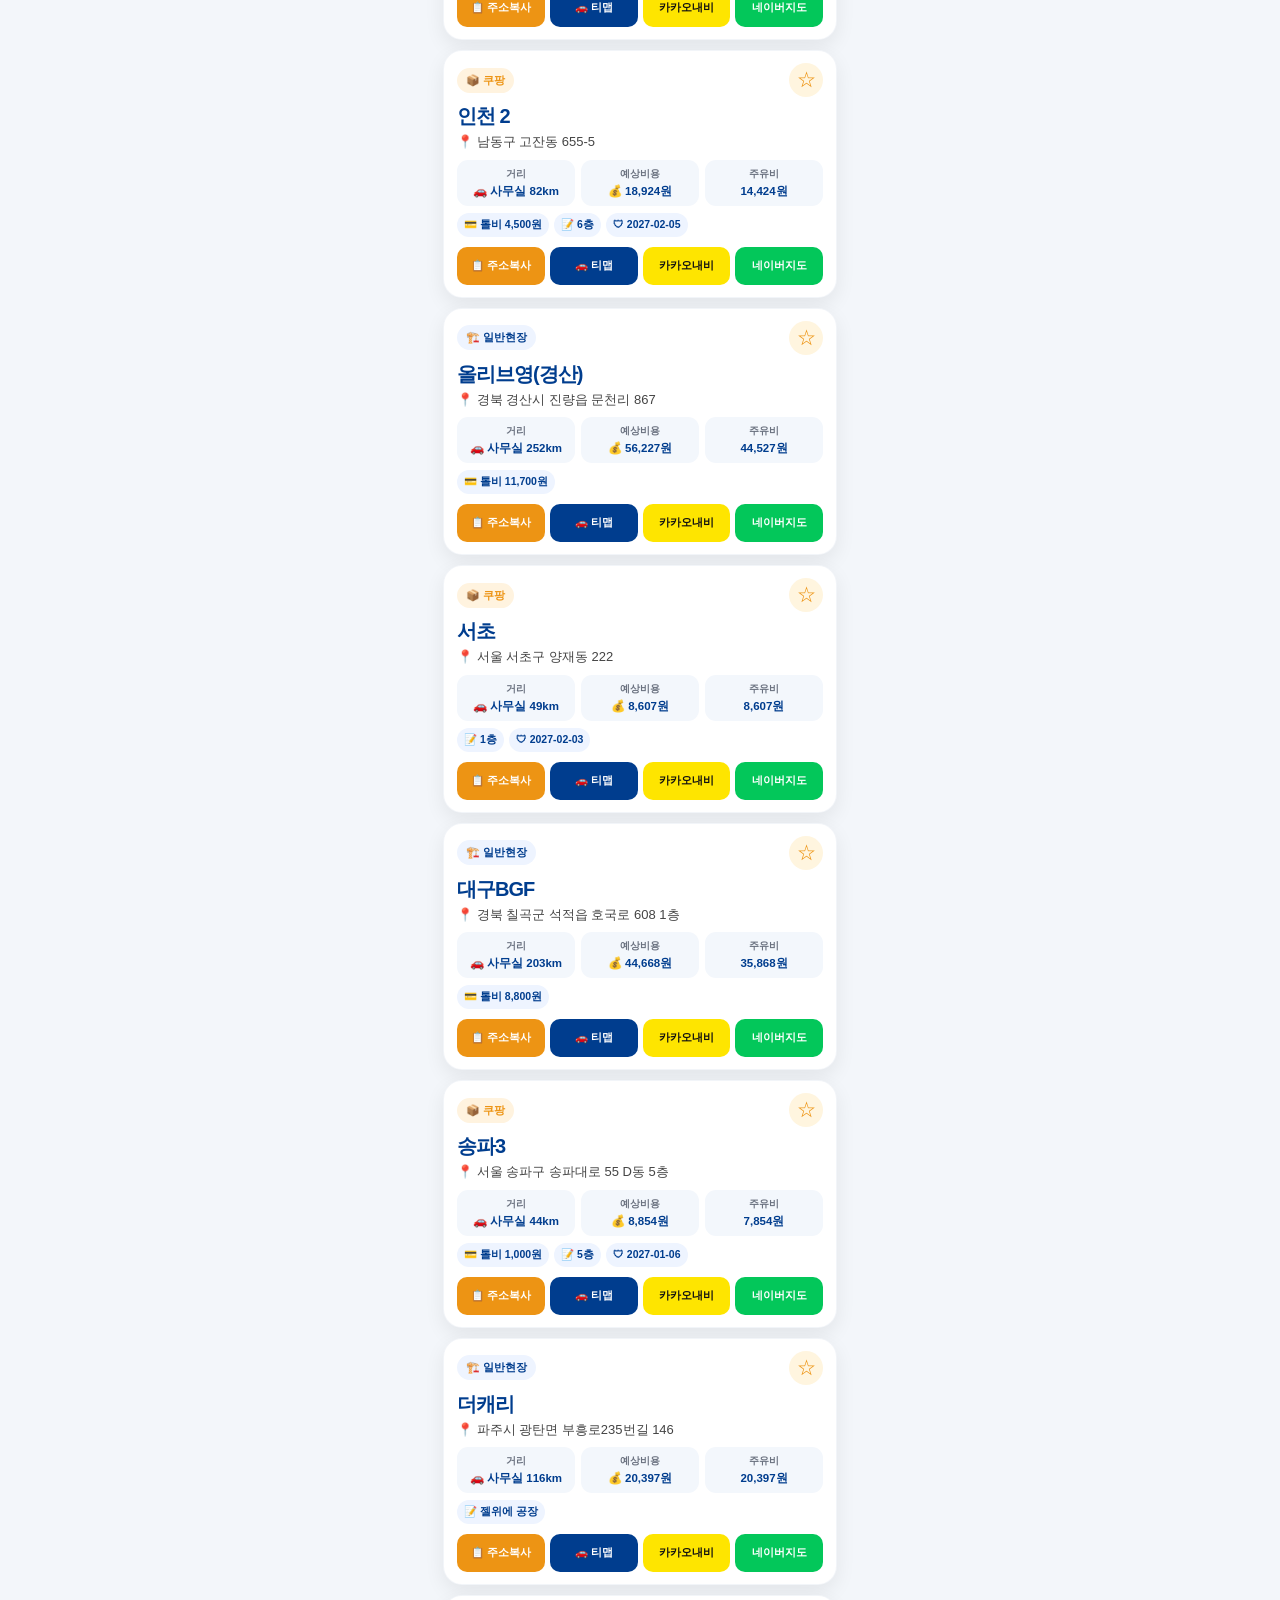
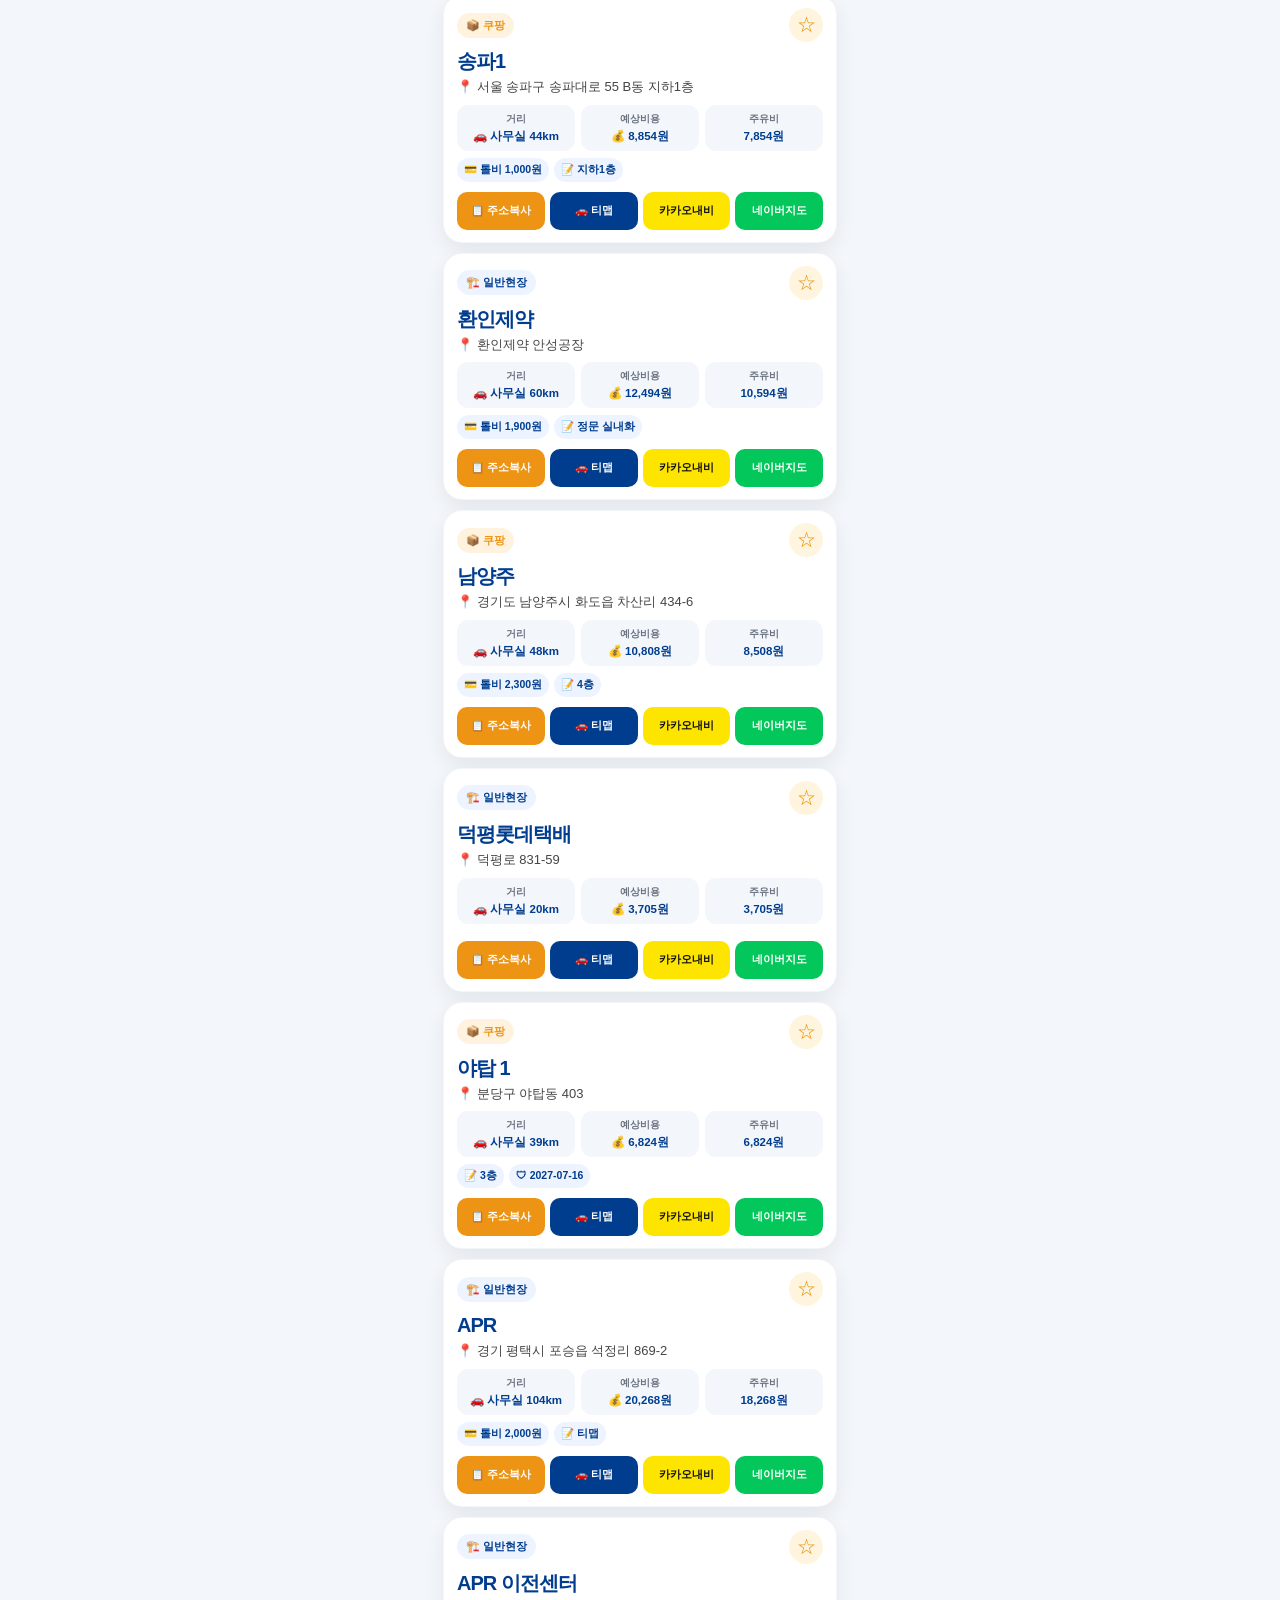
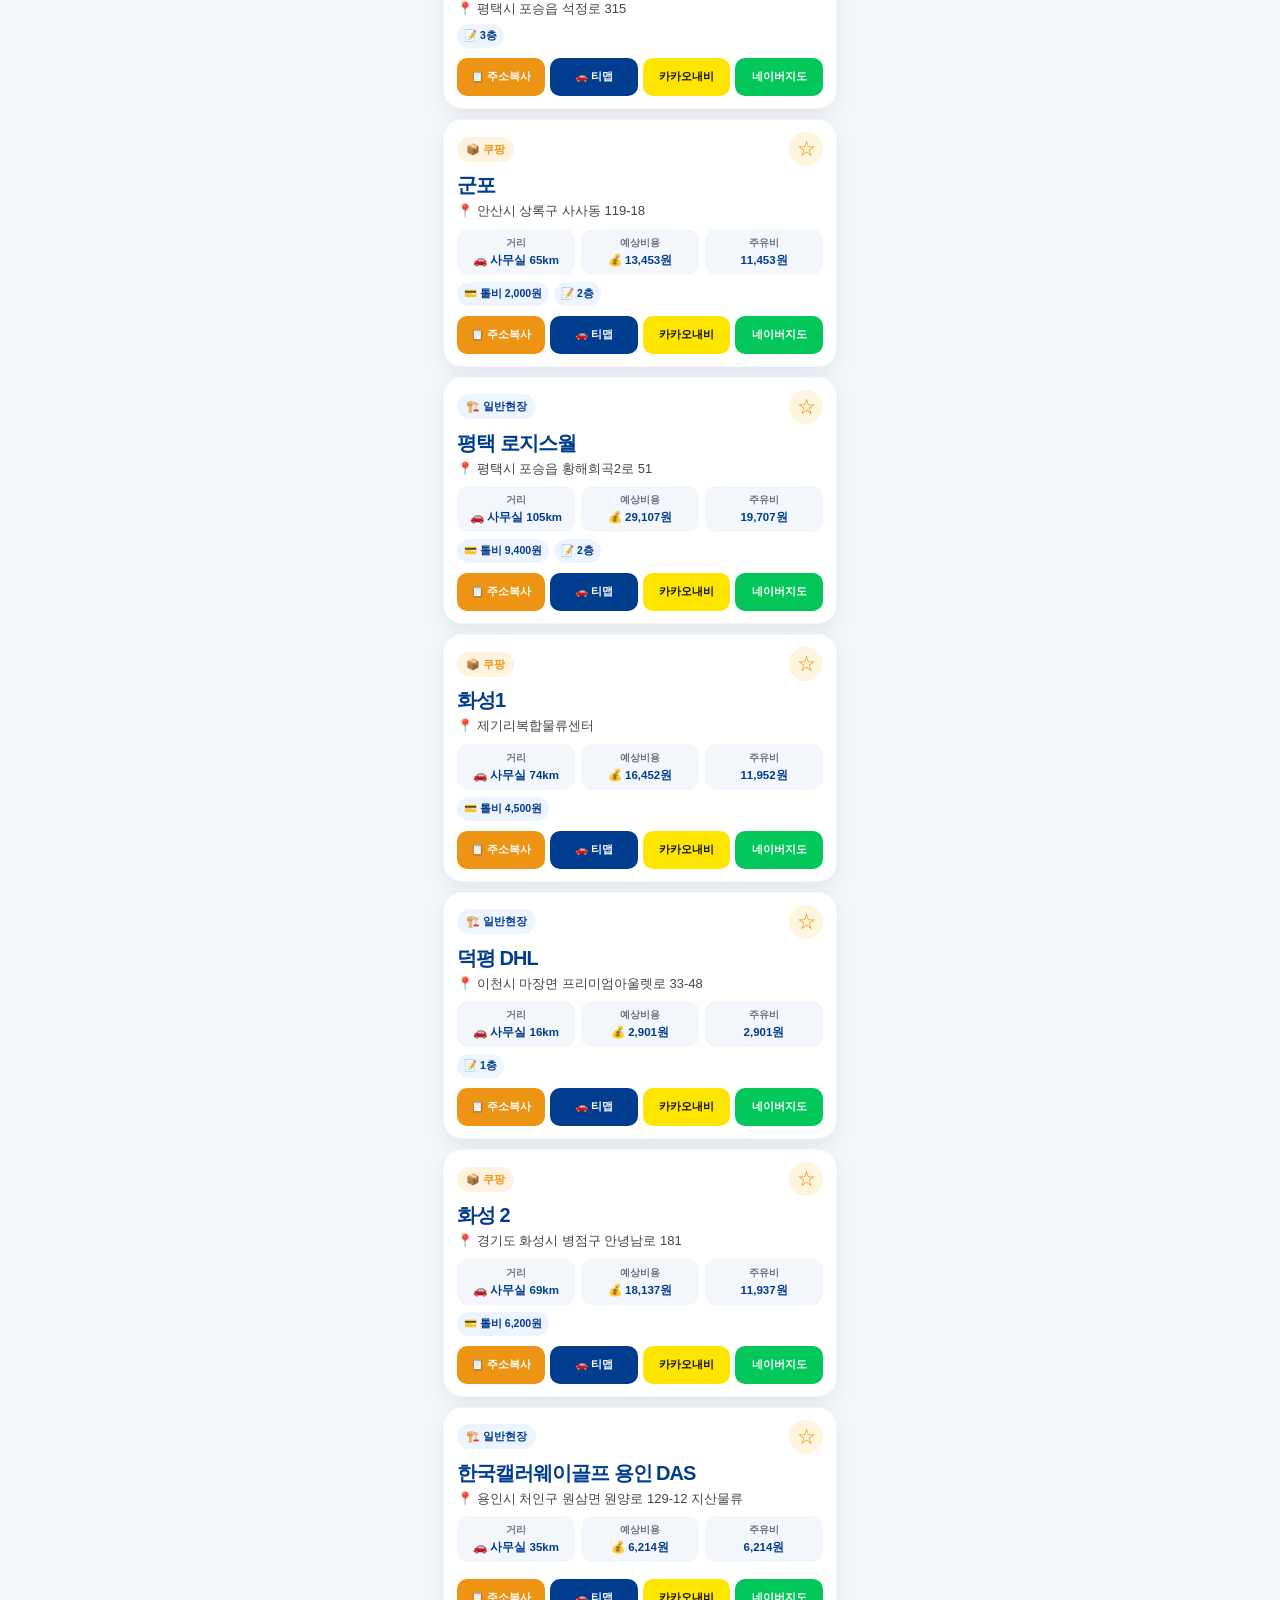
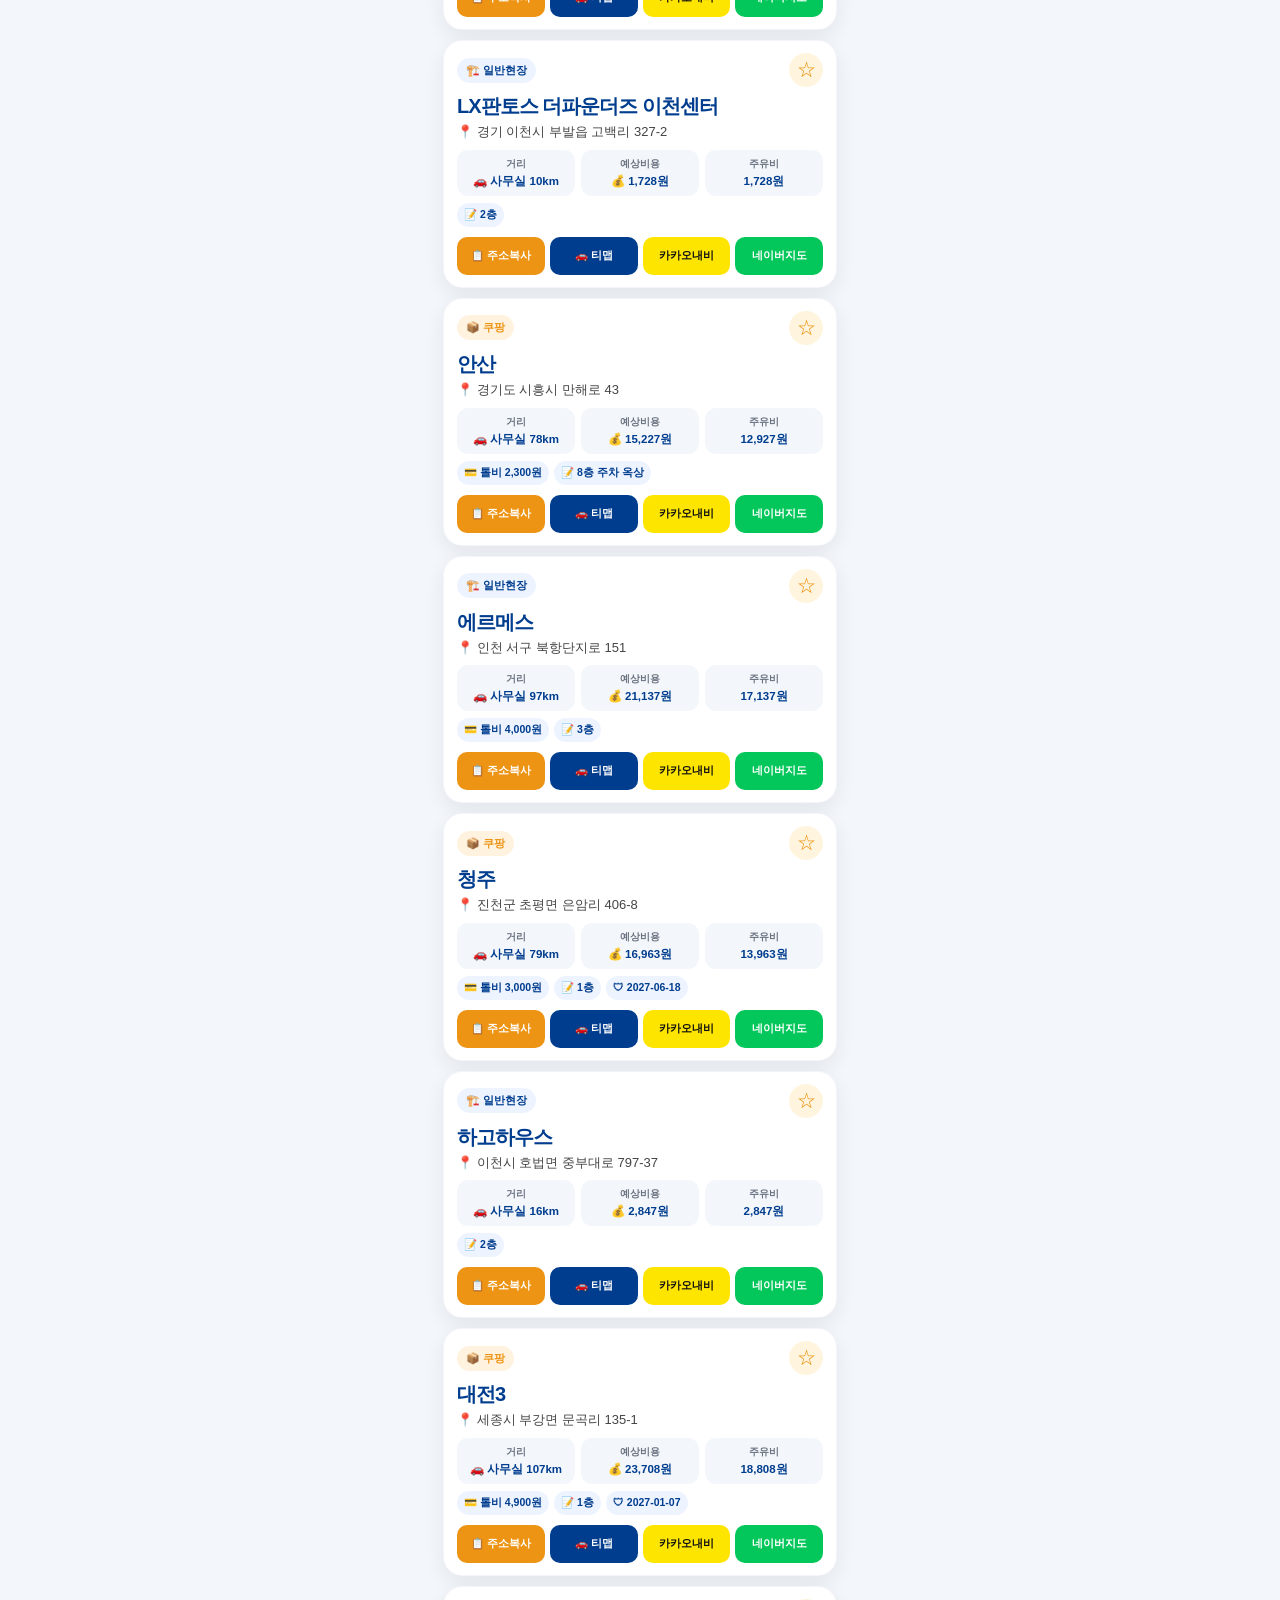
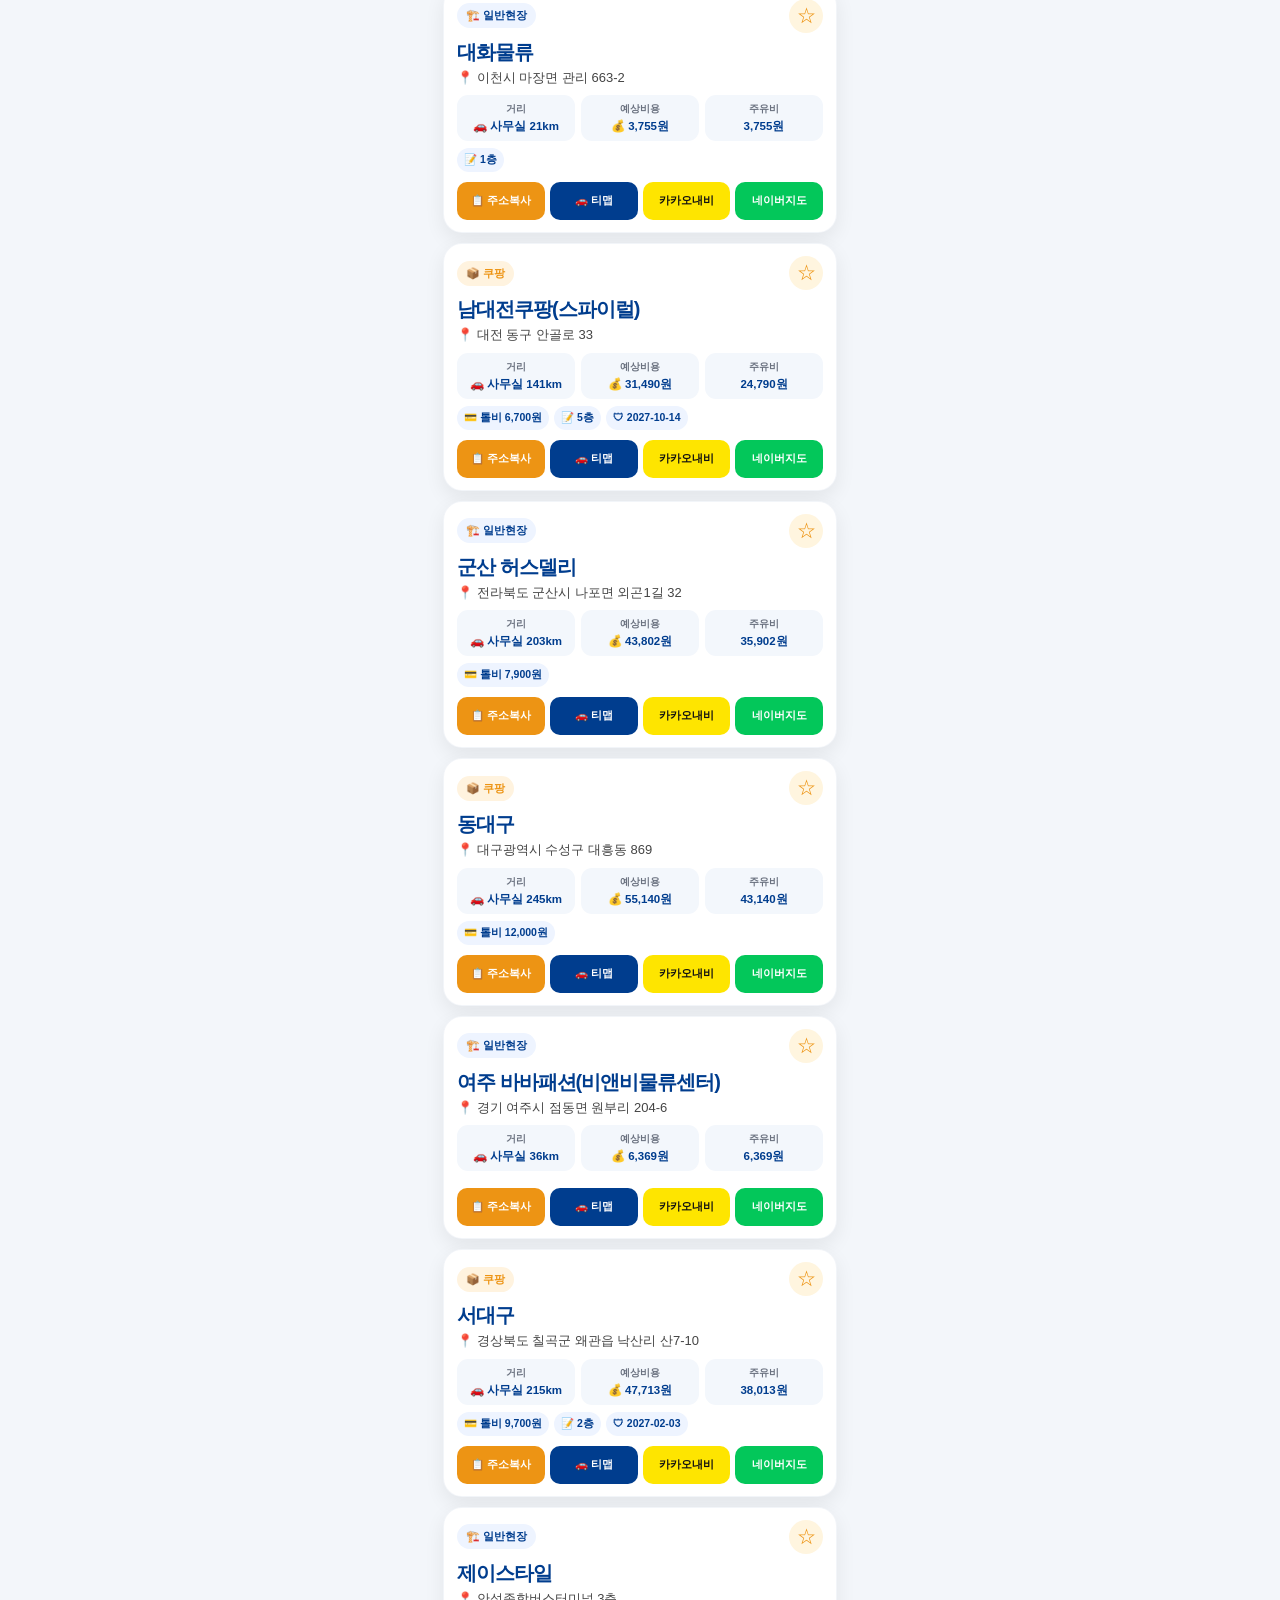
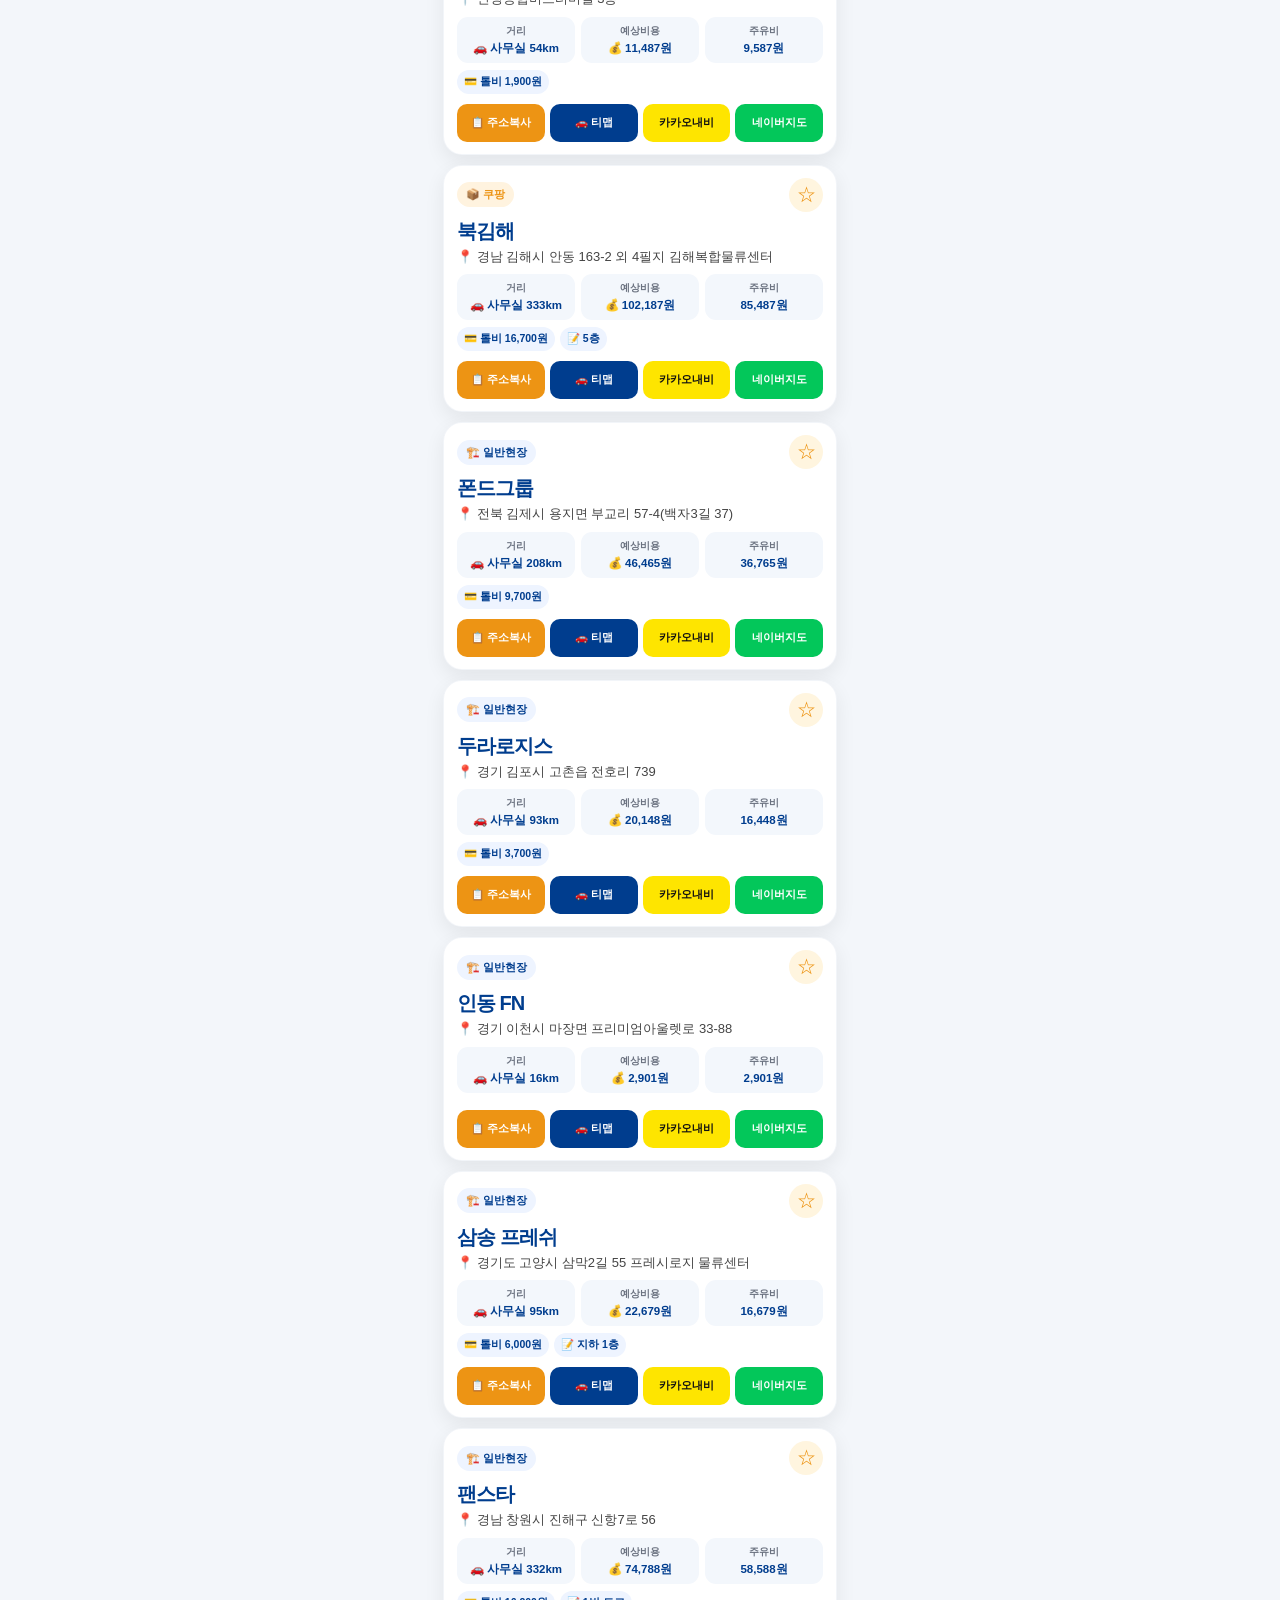
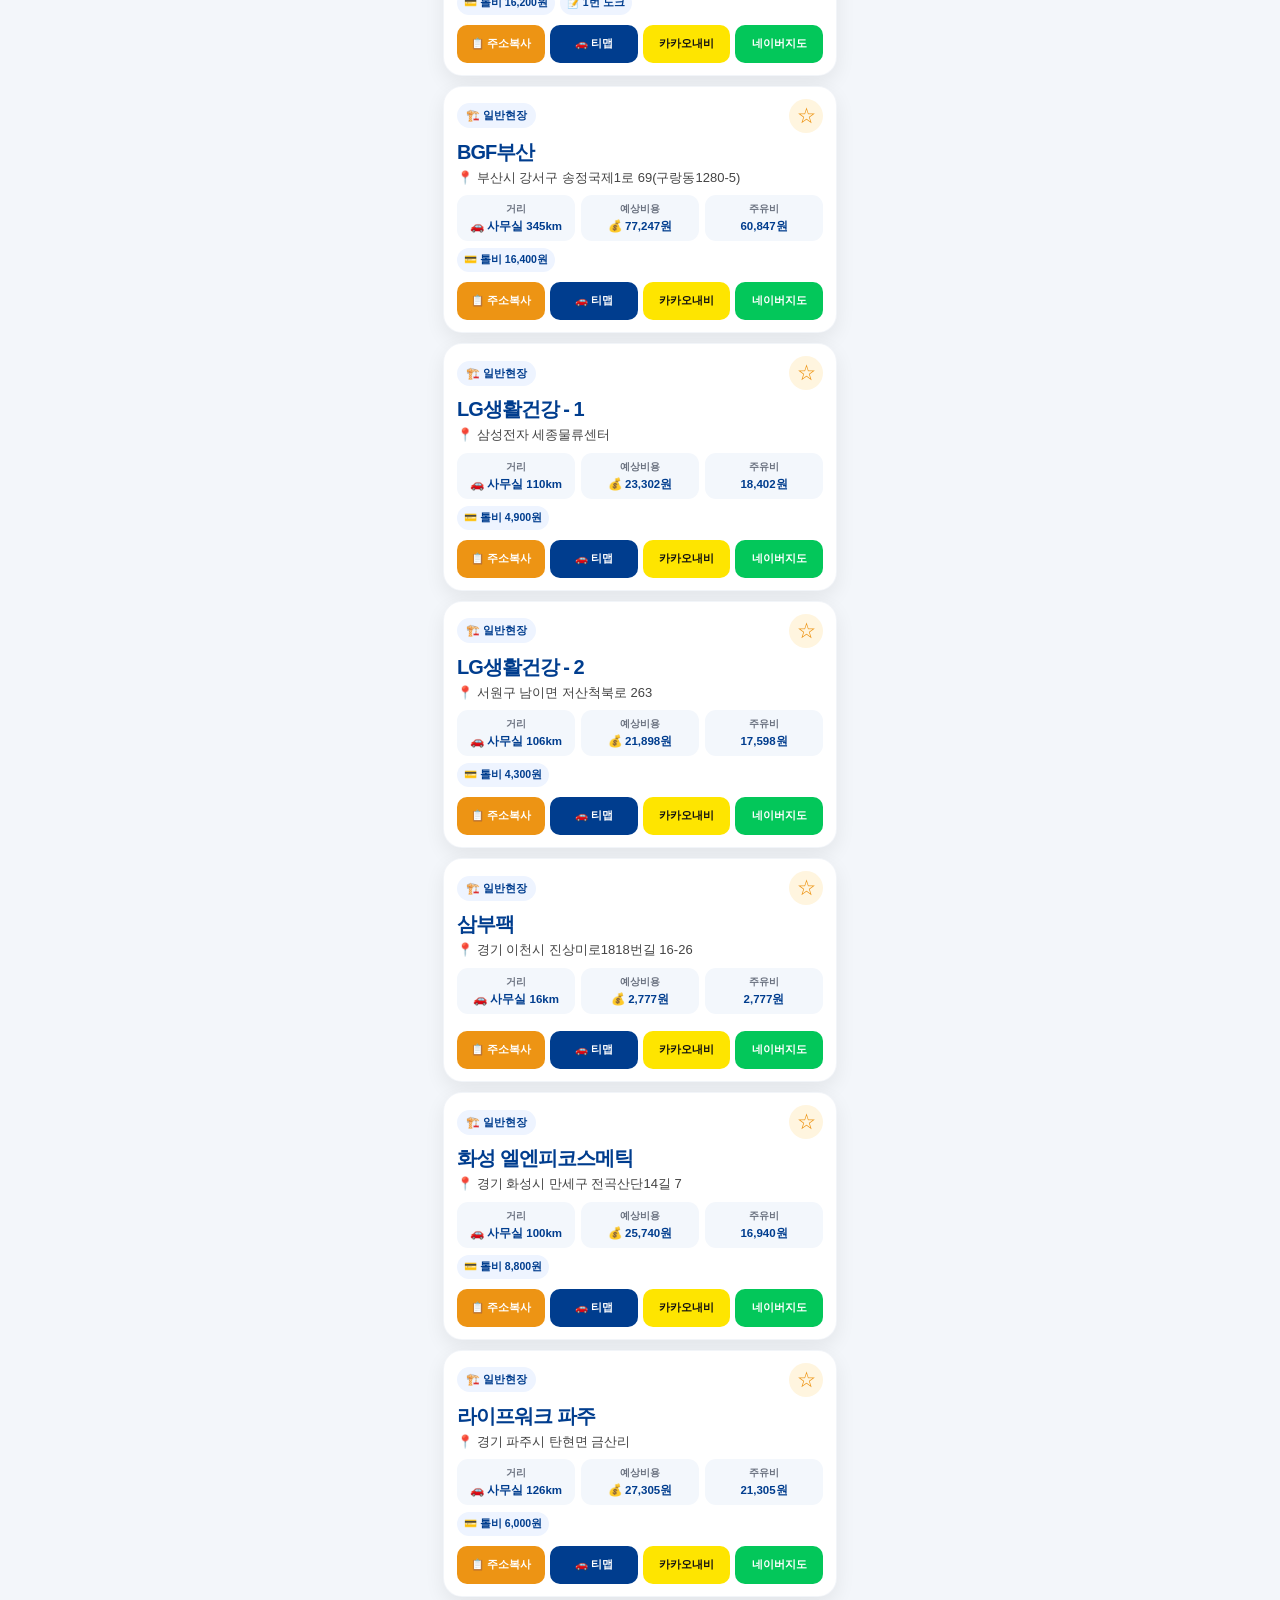
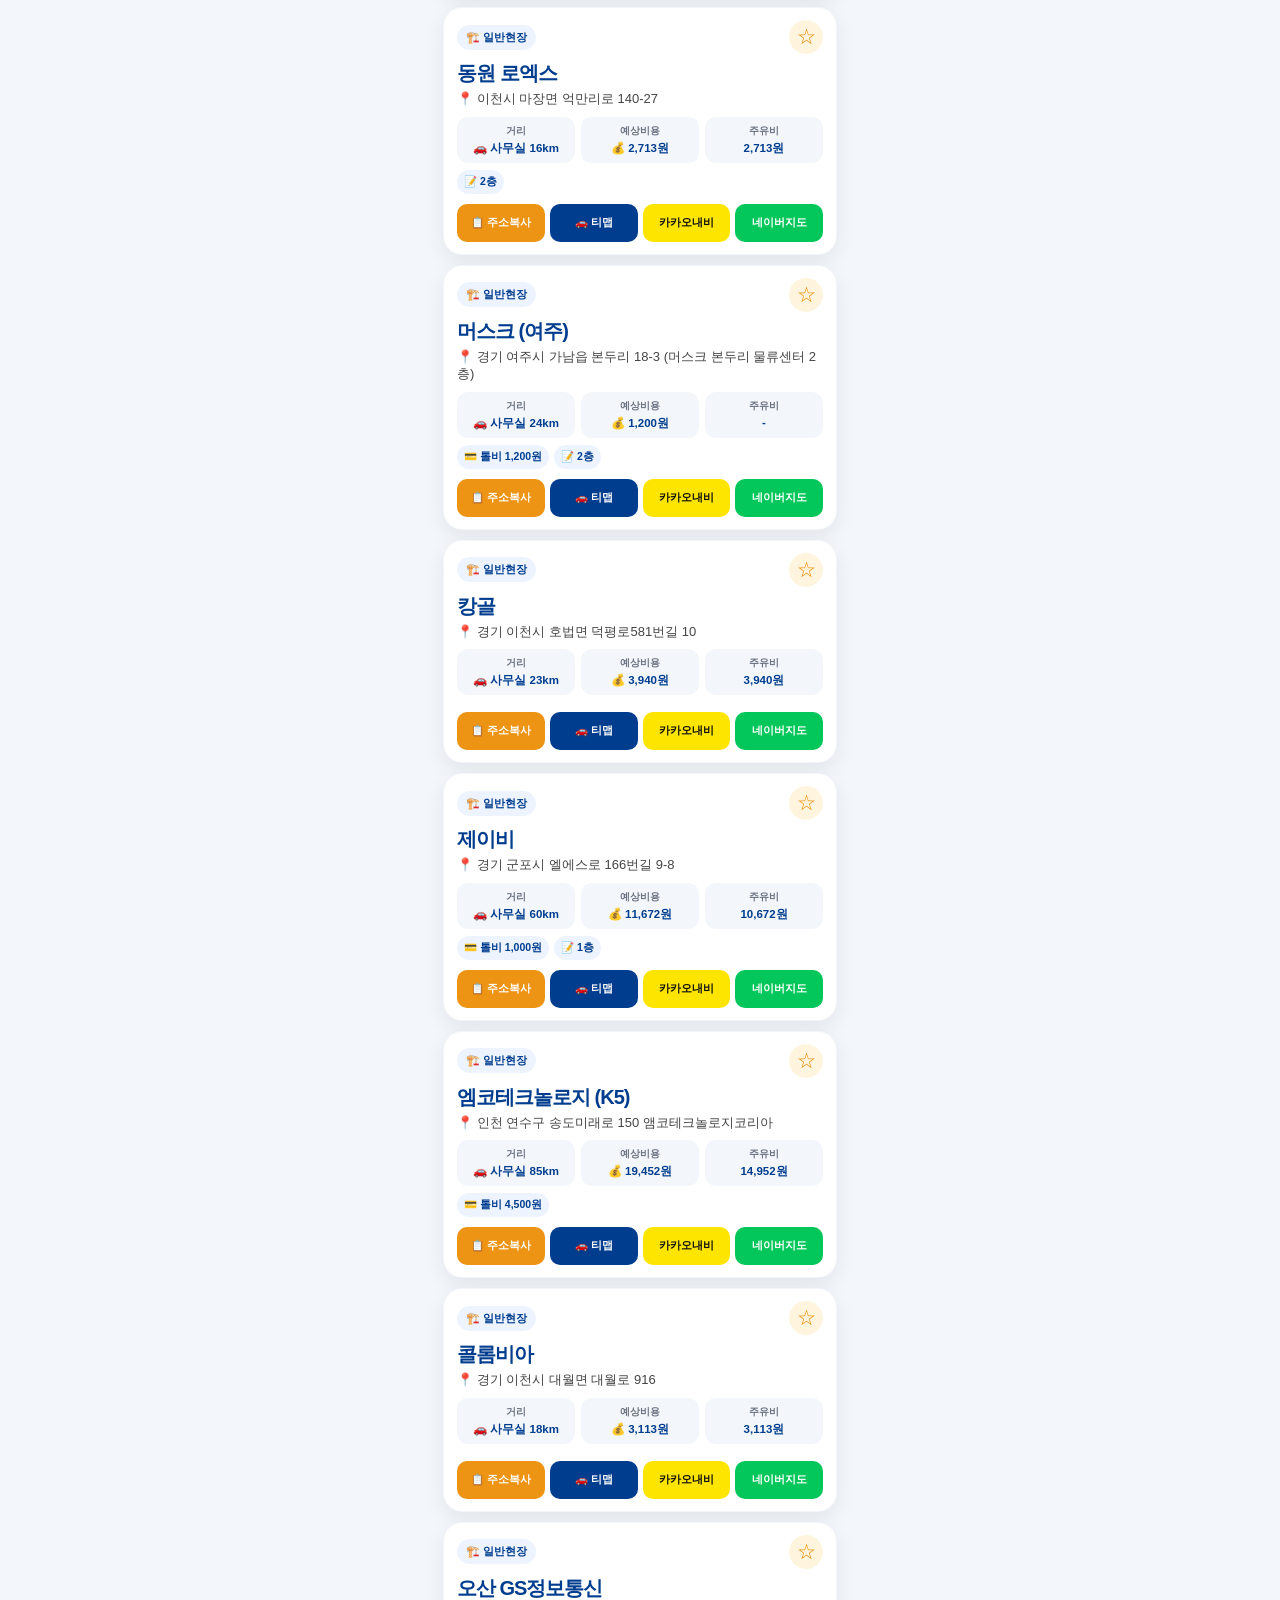
==== commit a114650c: "Add files via upload" ====
--- a/index.html
+++ b/index.html
@@ -3,22 +3,22 @@
 <head>
   <meta charset="UTF-8" />
   <meta name="viewport" content="width=device-width, initial-scale=1.0, viewport-fit=cover" />
-  <meta name="description" content="TOTAL ENG AS 및 공사 현장 주소 검색 앱" />
+  <meta name="description" content="TOTAL ENG 현장 정보와 업무 연락처를 한곳에" />
   <meta name="robots" content="noindex, nofollow, noarchive" />
   <meta name="theme-color" content="#003D8E" />
   <meta name="mobile-web-app-capable" content="yes" />
   <meta name="apple-mobile-web-app-capable" content="yes" />
   <meta name="apple-mobile-web-app-status-bar-style" content="default" />
-  <meta name="apple-mobile-web-app-title" content="현장주소" />
-
-  <title>TOTAL ENG 현장주소</title>
-
-  <link rel="manifest" href="./manifest.json?v=3.7.4" />
-  <link rel="stylesheet" href="./style.css?v=3.7.4" />
+  <meta name="apple-mobile-web-app-title" content="업무수첩" />
+
+  <title>TOTAL ENG 업무수첩</title>
+
+  <link rel="manifest" href="./manifest.json?v=3.8.0" />
+  <link rel="stylesheet" href="./style.css?v=3.8.0" />
   <link rel="icon" type="image/png" sizes="32x32" href="./img/favicon-32.png" />
   <link rel="apple-touch-icon" sizes="180x180" href="./img/icon-180.png" />
 </head>
-<body data-app-version="V3.7.4">
+<body data-app-version="V3.8.0">
   <div id="kakaoGuide" class="kakao-guide" hidden aria-hidden="true" role="dialog" aria-modal="true" aria-labelledby="kakaoGuideTitle">
     <div class="kakao-guide-card">
       <img class="kakao-guide-logo" src="./img/logo.png" alt="TOTAL ENG" />
@@ -29,7 +29,7 @@
       <ol id="kakaoAndroidSteps" class="kakao-guide-steps">
         <li><strong>Chrome으로 열기</strong> 버튼을 누르세요.</li>
         <li>Chrome 화면에서 <strong>설치</strong>를 누르세요.</li>
-        <li>휴대폰 바탕화면의 <strong>현장주소</strong>를 누르면 됩니다.</li>
+        <li>휴대폰 바탕화면의 <strong>업무수첩</strong>을 누르면 됩니다.</li>
       </ol>
 
       <ol id="kakaoIosSteps" class="kakao-guide-steps" hidden>
@@ -176,7 +176,7 @@
 
   <div id="splash" class="splash" aria-live="polite">
     <img src="./img/logo.png" alt="TOTAL ENG" />
-    <strong>현장주소</strong>
+    <strong>업무수첩</strong>
     <span>Loading...</span>
   </div>
 
@@ -189,9 +189,8 @@
           <button id="settingsBtn" class="icon-btn settings-btn" type="button" aria-label="설정 열기">⚙️</button>
         </div>
       </div>
-      <h1>현장주소</h1>
-      <p>AS · 공사 현장 검색 / 주소복사 / 길찾기</p>
-      <div id="headerCount" class="header-count" aria-live="polite">불러오는 중...</div>
+      <h1>업무수첩</h1>
+      <p>현장 정보와 업무 연락처를 한곳에</p>
     </header>
 
     <nav class="app-sections" aria-label="앱 메뉴">
@@ -218,6 +217,7 @@
     </nav>
 
     <section class="summary-row">
+      <span id="headerCount" class="site-total-pill" aria-live="polite">불러오는 중...</span>
       <span id="countText">전체 0개</span>
       <button id="refreshBtn" type="button">새로고침</button>
     </section>
@@ -231,13 +231,18 @@
         <button type="button" data-category="우리회사" aria-pressed="false">우리회사</button>
         <button type="button" data-category="현장" aria-pressed="false">현장</button>
       </nav>
+      <section id="departmentPanel" class="department-panel" hidden aria-labelledby="departmentTitle">
+        <div class="department-heading"><strong id="departmentTitle">우리회사 부서</strong><span>부서별 연락처</span></div>
+        <nav id="departmentFilters" class="department-filters" aria-label="우리회사 부서"></nav>
+        <p id="departmentHint" class="department-hint" aria-live="polite"></p>
+      </section>
       <div class="contacts-toolbar"><span id="contactCount">전체 0명</span><button id="addContactBtn" type="button">+ 연락처 추가</button></div>
       <div class="contacts-toolbar"><p id="contactStatus" role="status" aria-live="polite">주소록 연결 대기</p><button id="refreshContactsBtn" type="button">새로고침</button></div>
       <div id="contactList"></div>
     </section>
 
     <footer class="app-footer">
-      <span id="versionText">V3.7.4</span>
+      <span id="versionText">V3.8.0</span>
       <span id="updatedText">업데이트 확인 중</span>
     </footer>
   </div>
@@ -346,13 +351,13 @@
   <div id="updateNoticeModal" class="update-notice-modal" hidden aria-hidden="true" role="dialog" aria-modal="true" aria-labelledby="updateNoticeTitle">
     <div class="update-notice-card">
       <span class="update-notice-label">NEW UPDATE</span>
-      <div class="update-notice-version">V3.7.4</div>
+      <div class="update-notice-version">V3.8.0</div>
       <h2 id="updateNoticeTitle">앱이 새로워졌어요</h2>
       <p class="update-notice-intro">이번 업데이트에서 달라진 내용을 확인해 주세요.</p>
       <ul class="update-notice-list">
-        <li><strong>업체명 자유 입력</strong><span>새 업체명을 직접 등록하면 필터가 자동 생성됩니다. 띄어쓰기·영문 대소문자만 다른 업체명은 하나로 묶습니다.</span></li>
-        <li><strong>다양한 연락처 검색</strong><span>이름·직책·현장명·업체·전화번호·메모로 검색할 수 있습니다.</span></li>
-        <li><strong>전화·문자 바로가기</strong><span>전화 또는 문자 앱으로 바로 연결됩니다. 연락처 수정·삭제 전 정보는 이력에 보관합니다.</span></li>
+        <li><strong>TOTAL ENG 업무수첩</strong><span>현장주소와 공용 주소록을 담는 앱 이름으로 바꿨습니다.</span></li>
+        <li><strong>우리회사 부서 필터</strong><span>경영지원·전장사업부·기계사업부·프로그램사업부·연구소로 구분합니다.</span></li>
+        <li><strong>직원 명단 갱신</strong><span>부서·직책을 반영하고 김경록 주임님을 추가했습니다.</span></li>
       </ul>
       <button id="closeUpdateNoticeBtn" class="update-notice-confirm" type="button">확인하고 시작하기</button>
       <p class="update-notice-once">이 안내는 이번 버전에서 한 번만 표시됩니다.</p>
@@ -362,12 +367,13 @@
   <dialog id="iosInstallGuide" class="contact-editor" aria-labelledby="iosInstallTitle">
     <h2 id="iosInstallTitle">아이폰 홈 화면에 추가</h2>
     <p>카카오톡·네이버 앱 안에서 열었다면 먼저 링크를 복사하고 Safari에서 열어 주세요.</p>
-    <ol><li>Safari에서 이 앱 주소를 엽니다.</li><li>공유 버튼(네모 위로 화살표)을 누릅니다. 보이지 않으면 페이지 메뉴를 펼쳐 공유를 찾으세요.</li><li>공유 메뉴를 아래로 내려 <strong>홈 화면에 추가</strong>를 선택합니다. 없으면 <strong>동작 편집</strong>에서 추가하세요.</li><li><strong>웹 앱으로 열기</strong> 항목이 있으면 켜고 <strong>추가</strong>를 누릅니다.</li><li>홈 화면의 현장주소 아이콘으로 실행합니다.</li></ol>
+    <ol><li>Safari에서 이 앱 주소를 엽니다.</li><li>공유 버튼(네모 위로 화살표)을 누릅니다. 보이지 않으면 페이지 메뉴를 펼쳐 공유를 찾으세요.</li><li>공유 메뉴를 아래로 내려 <strong>홈 화면에 추가</strong>를 선택합니다. 없으면 <strong>동작 편집</strong>에서 추가하세요.</li><li><strong>웹 앱으로 열기</strong> 항목이 있으면 켜고 <strong>추가</strong>를 누릅니다.</li><li>홈 화면의 업무수첩 아이콘으로 실행합니다.</li></ol>
     <p>회사에서 관리하는 기기는 홈 화면 추가가 제한될 수 있습니다.</p>
     <form method="dialog"><button class="settings-primary-small">확인</button></form>
   </dialog>
   <div id="toast" class="toast" role="status" aria-live="polite"></div>
-  <script src="./js/app.js?v=3.7.4" defer></script>
-  <script src="./js/contacts.js?v=3.7.4" defer></script>
+  <script src="./js/app.js?v=3.8.0" defer></script>
+  <script src="./js/departments.js?v=3.8.0" defer></script>
+  <script src="./js/contacts.js?v=3.8.0" defer></script>
 </body>
 </html>
--- a/style.css
+++ b/style.css
@@ -140,6 +140,8 @@
 @keyframes updatePop{from{opacity:0;transform:translateY(20px) scale(.96)}to{opacity:1;transform:translateY(0) scale(1)}}
 @media(max-width:360px){.settings-sheet,.site-editor-sheet{padding-left:14px;padding-right:14px}.settings-section{padding:14px}.settings-section-title{align-items:flex-start}.settings-primary-small{padding:0 10px;font-size:12px}.site-editor-grid{grid-template-columns:1fr}.settings-head h2{font-size:27px}}
 /* V3.7.0 공용 주소록 */
+.site-total-pill{background:#eaf1fb;color:var(--blue);padding:8px 10px;border-radius:999px;font-size:12px;font-weight:800}.summary-row{flex-wrap:wrap;gap:8px}
+.department-panel{background:#edf3fc;border:1px solid #dce6f5;border-radius:20px;padding:15px;margin:0 0 16px}.department-heading{display:flex;justify-content:space-between;gap:8px;color:var(--blue);font-size:15px}.department-heading>span{font-size:12px;color:var(--muted)}.department-filters{display:grid;grid-template-columns:repeat(2,minmax(0,1fr));gap:8px;margin:12px 0}.department-filters button{display:flex;align-items:center;justify-content:space-between;gap:6px;border:1px solid #d5e0f0;background:white;color:#003d8e;border-radius:12px;min-height:46px;padding:10px 12px;font-size:13px;font-weight:800}.department-filters button span{font-size:12px;background:#edf3fc;border-radius:999px;padding:3px 7px}.department-filters button.selected{color:white;background:var(--blue);border-color:var(--blue)}.department-filters button.selected span{color:white;background:#ffffff29}.department-hint{margin:0;font-size:12px;line-height:1.6;color:var(--muted)}.contact-department{color:#315d91;font-size:13px;font-weight:700}.department-preview-notice{border-radius:12px;padding:10px 12px;margin:0 0 12px;background:#fff0d6;color:#8d5000;font-size:12px;line-height:1.5}body.dark .department-panel{background:#19283d;border-color:#344563}body.dark .department-heading,body.dark .contact-department{color:#a9caff}body.dark .department-filters button{background:#25334a;color:#c8dcff;border-color:#3a4b66}body.dark .department-filters button span{background:#344563}body.dark .department-filters button.selected{background:#064ca9;color:white}body.dark .department-hint{color:#b4c2d5}
 .contacts-view .contact-filters{overflow-x:auto}.contacts-view .contact-filters button{flex:0 0 auto;min-width:62px}
 [hidden]{display:none!important}
 .app-sections{display:flex;gap:8px;padding:12px 18px 34px}.app-sections button,.contact-filters button{flex:1;border:1px solid var(--line);background:var(--card);color:var(--blue);border-radius:14px;padding:13px 8px;font-weight:800;font-size:15px}.app-sections button.selected,.contact-filters button.selected{background:var(--orange);color:#fff;border-color:var(--orange)}
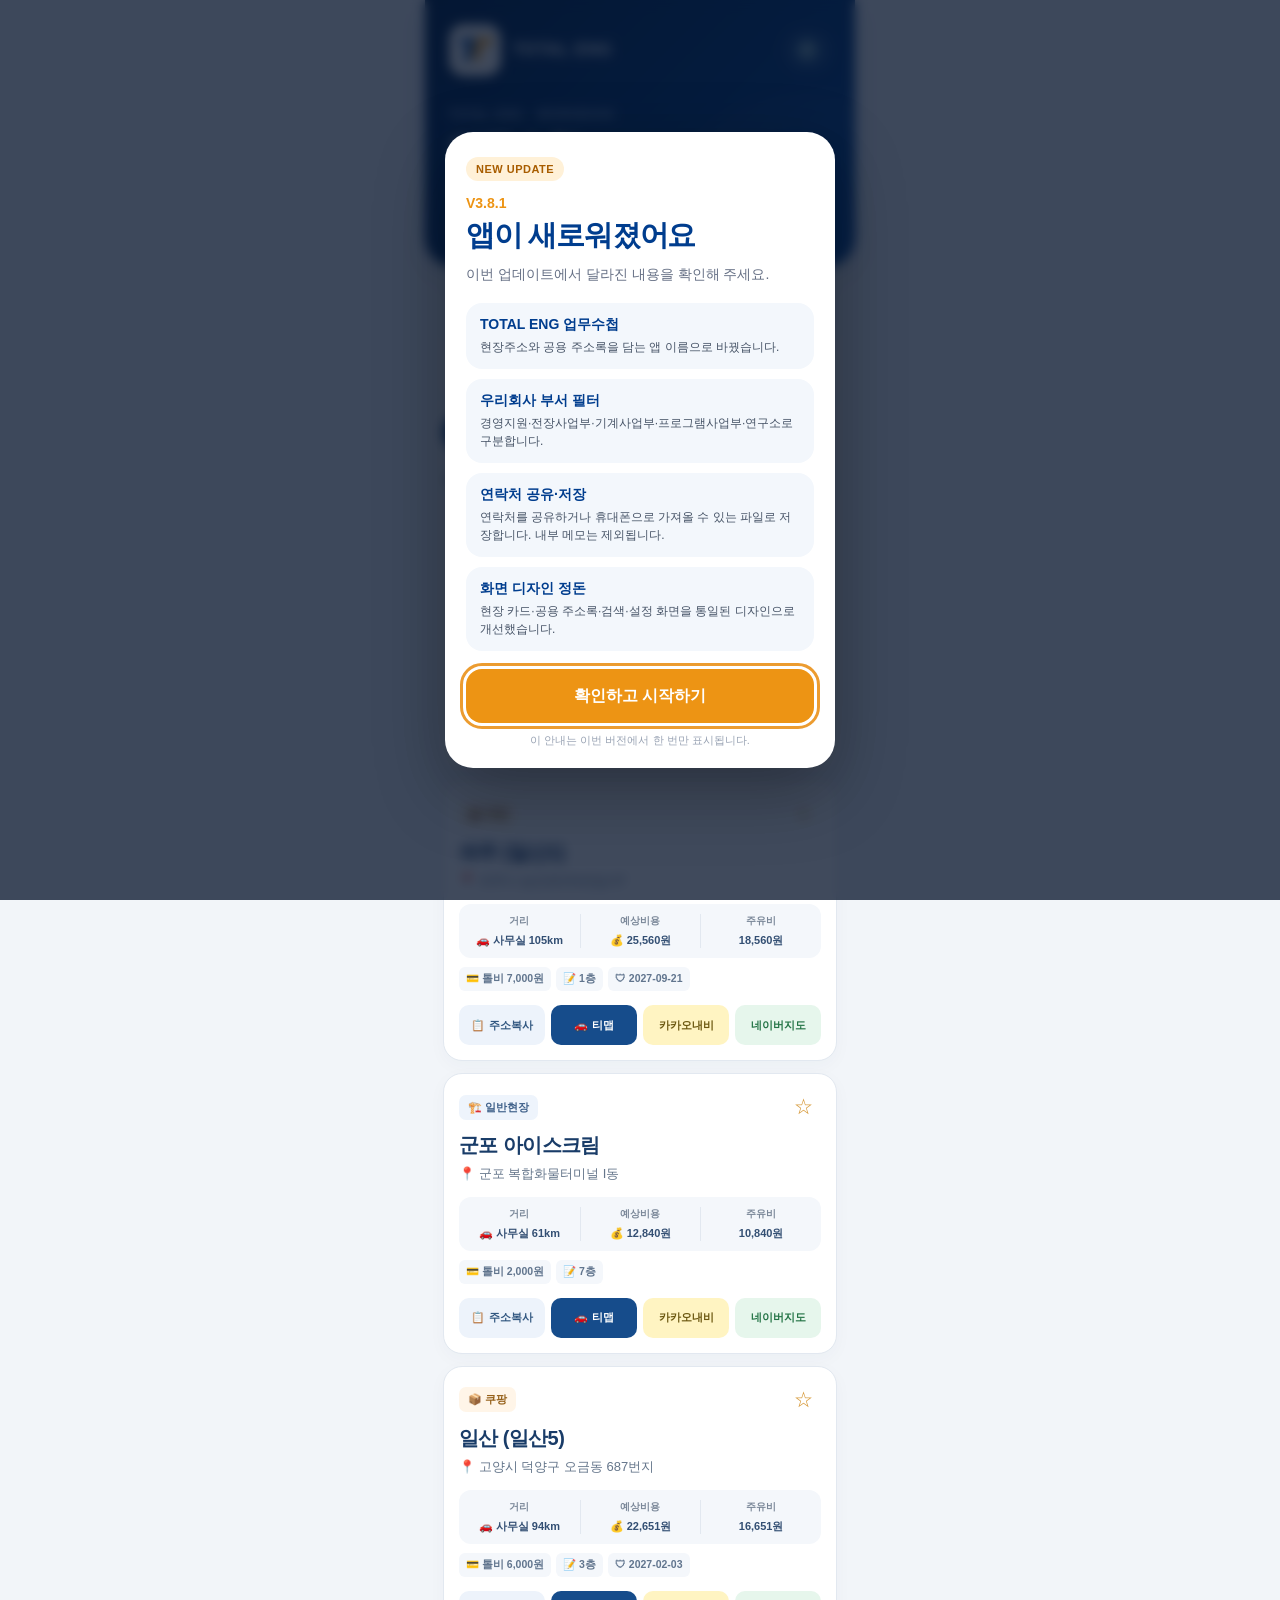
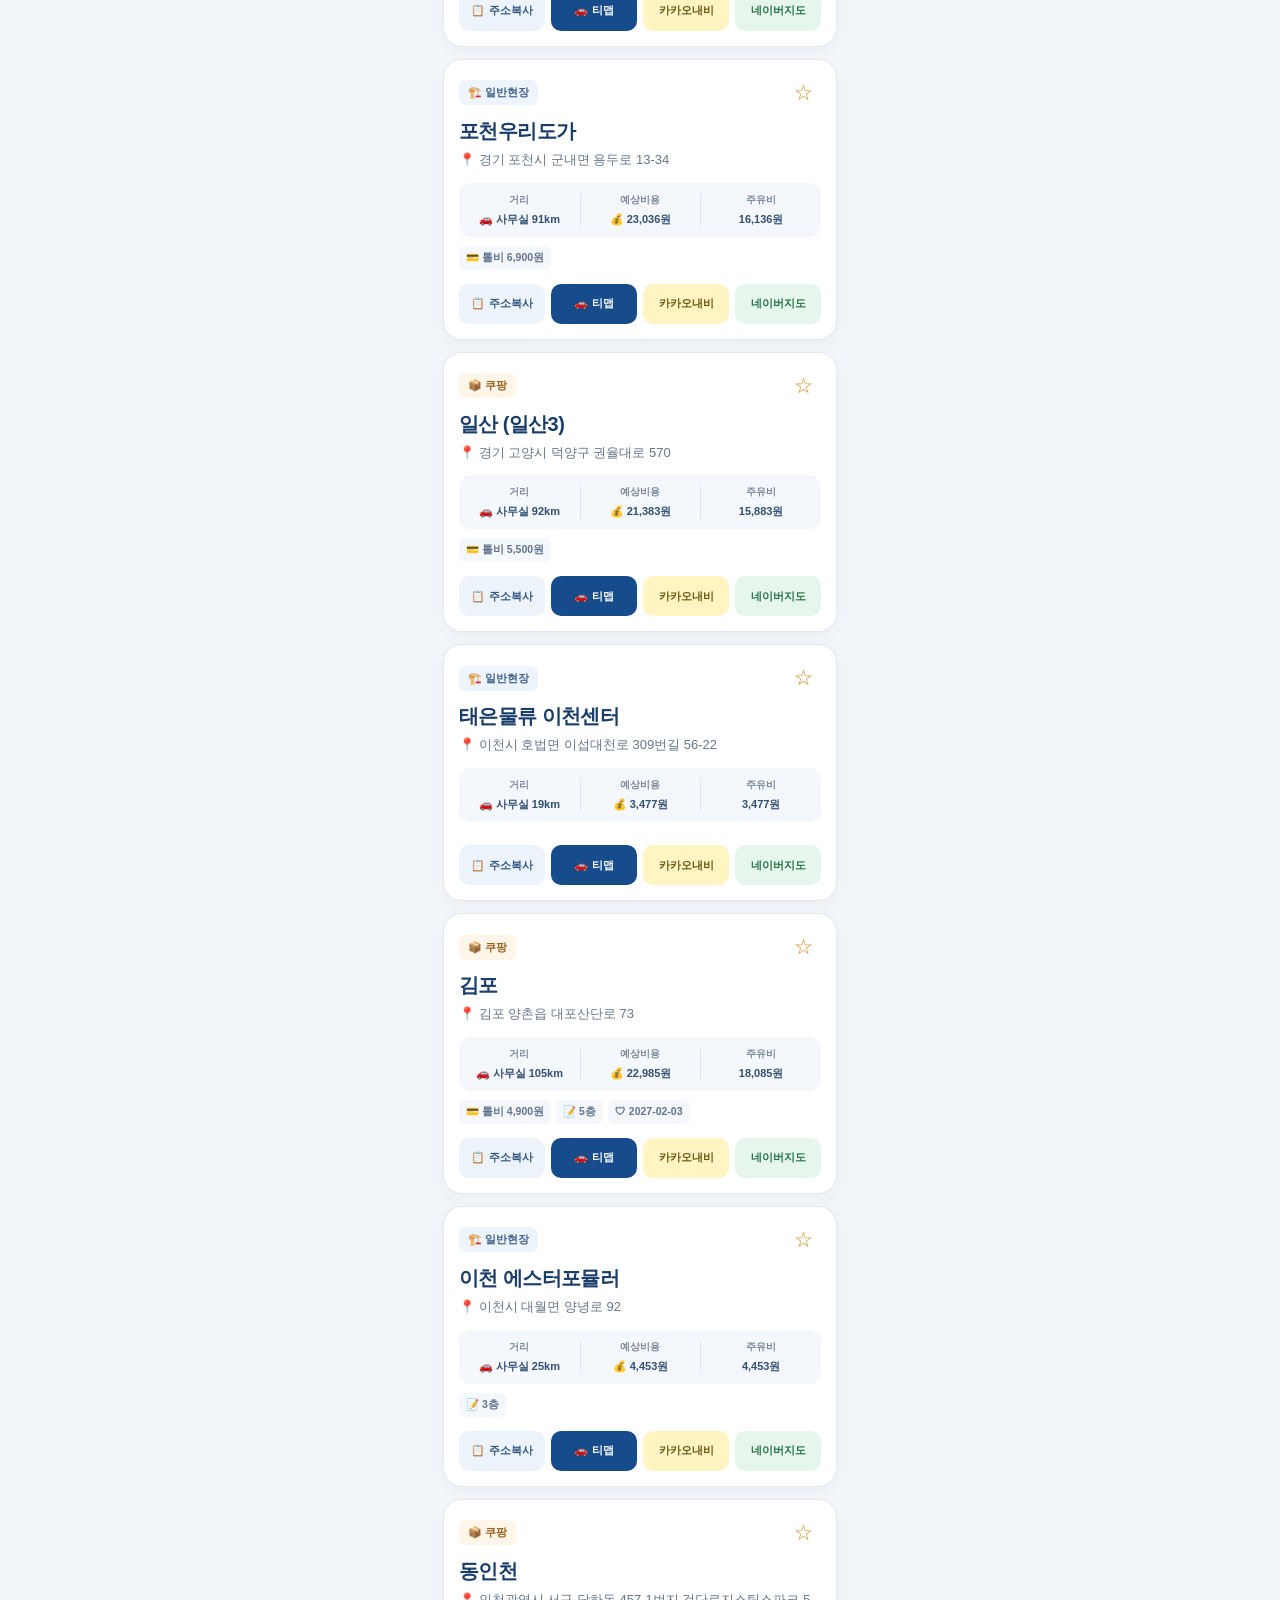
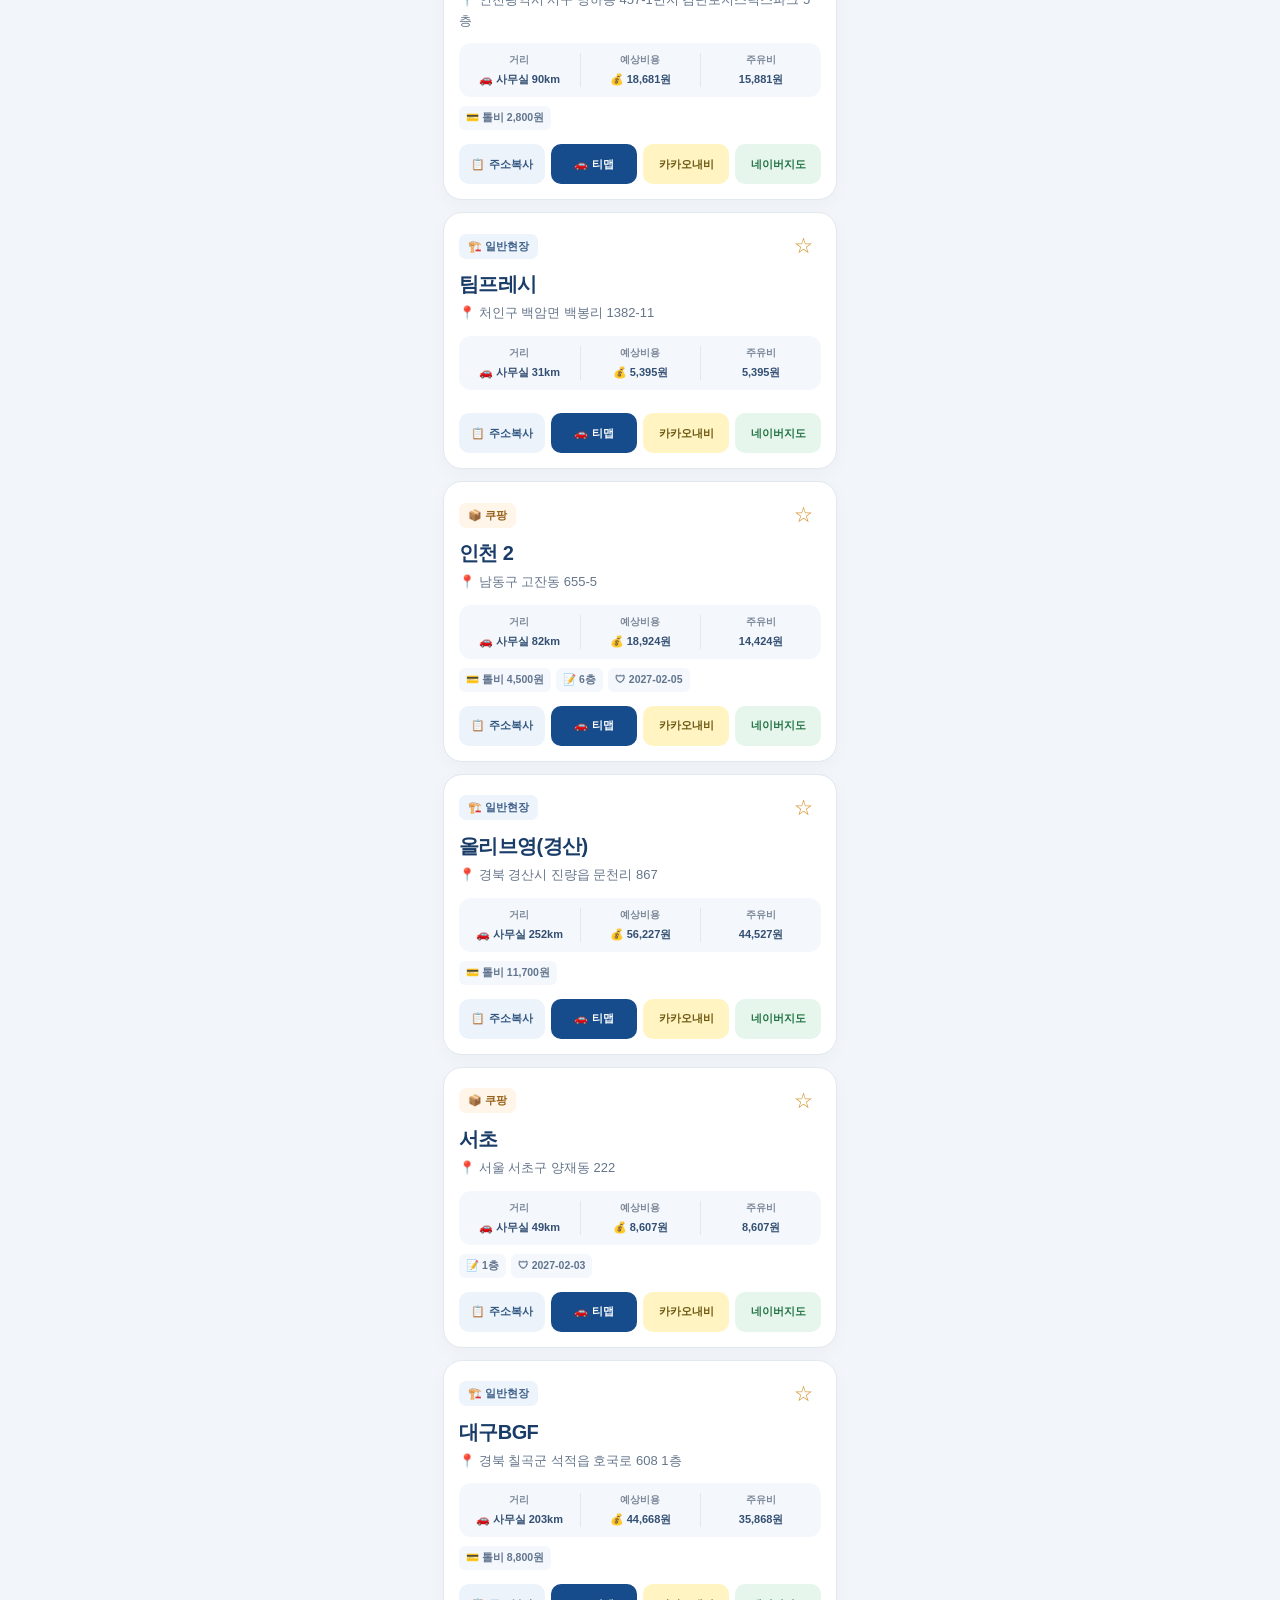
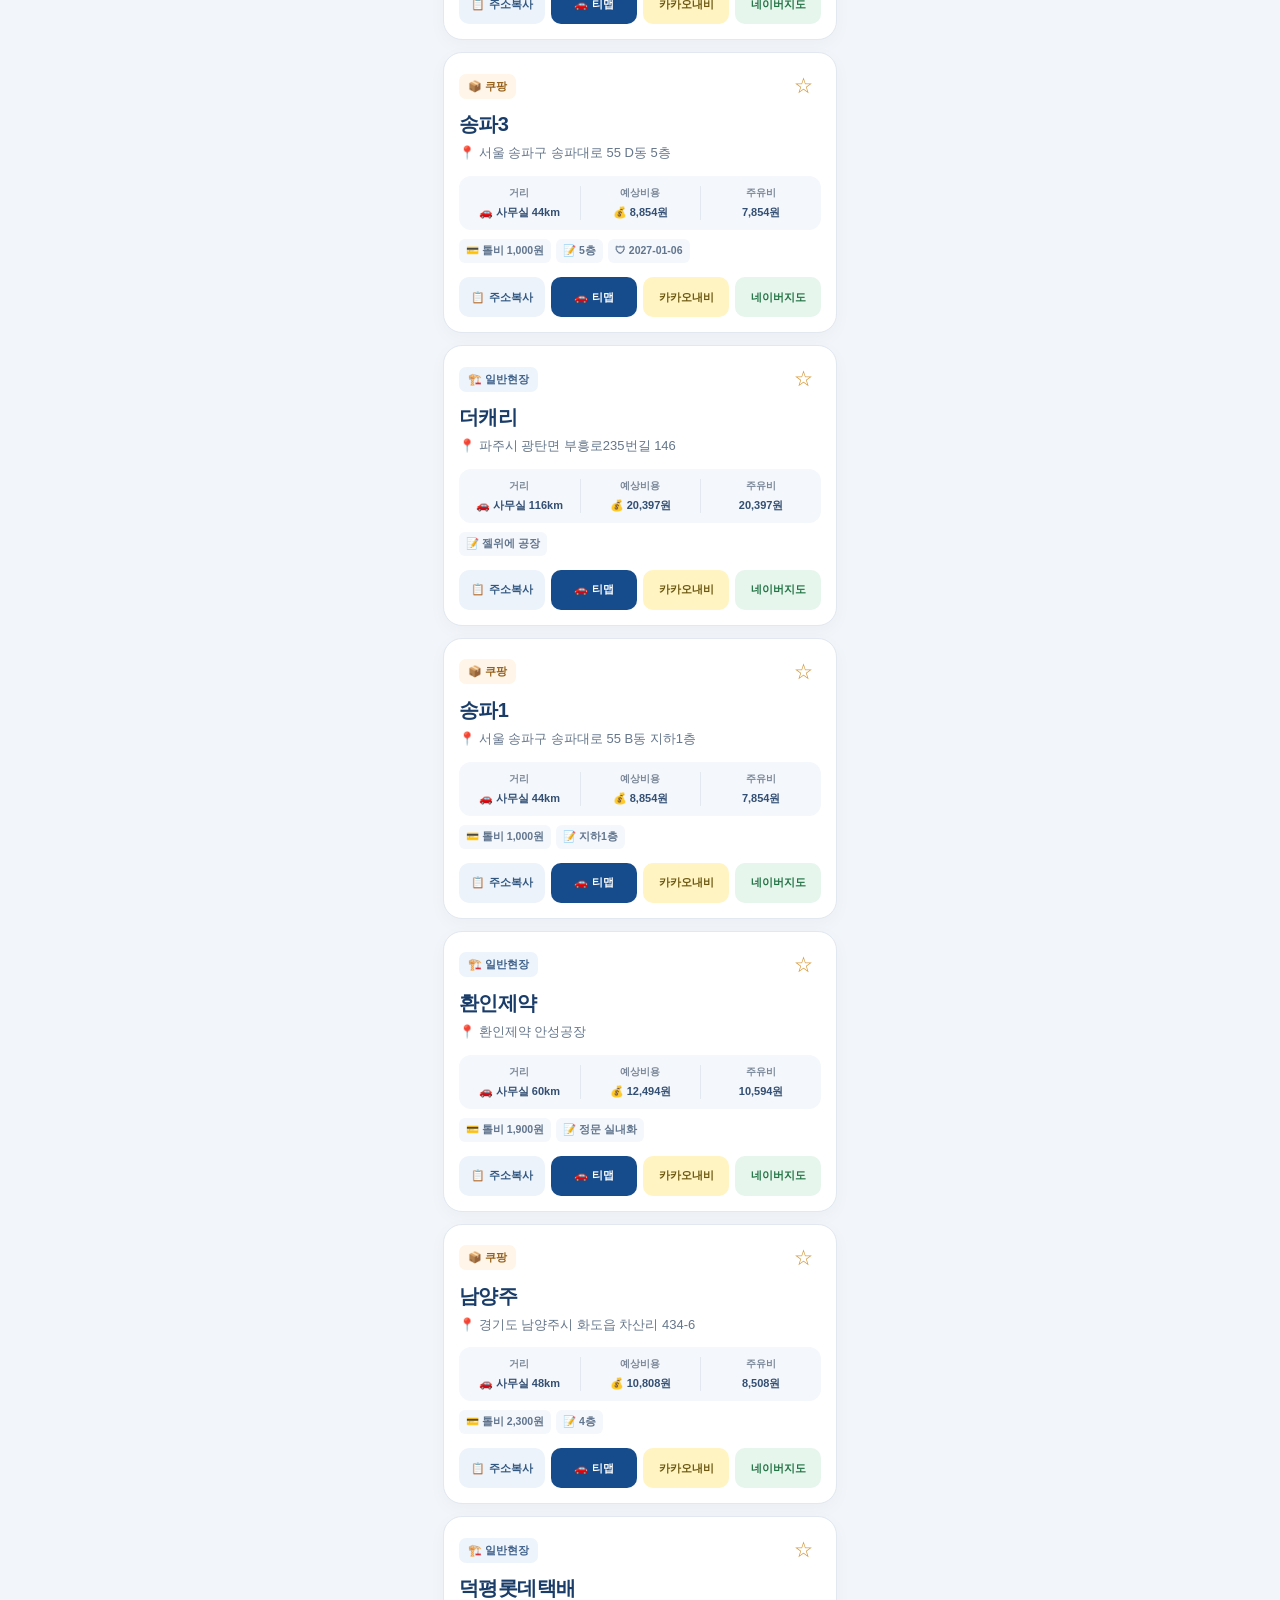
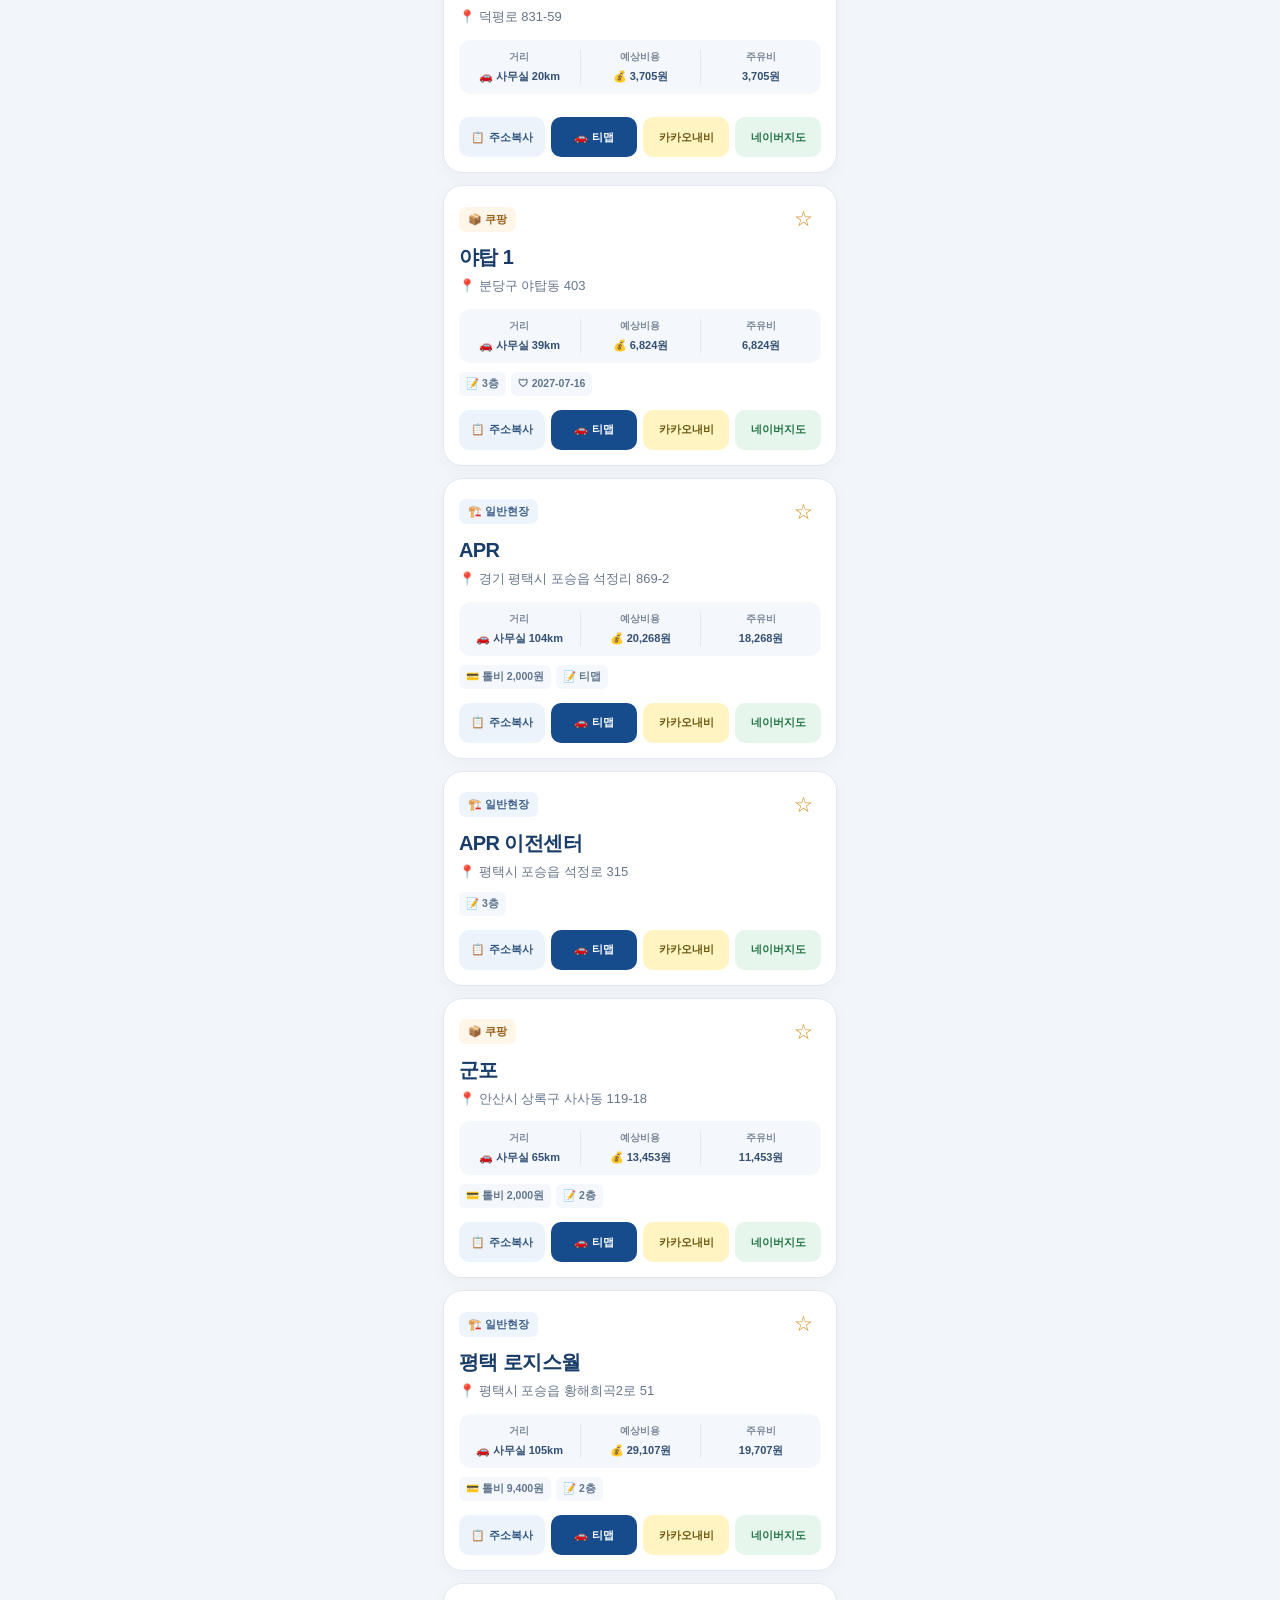
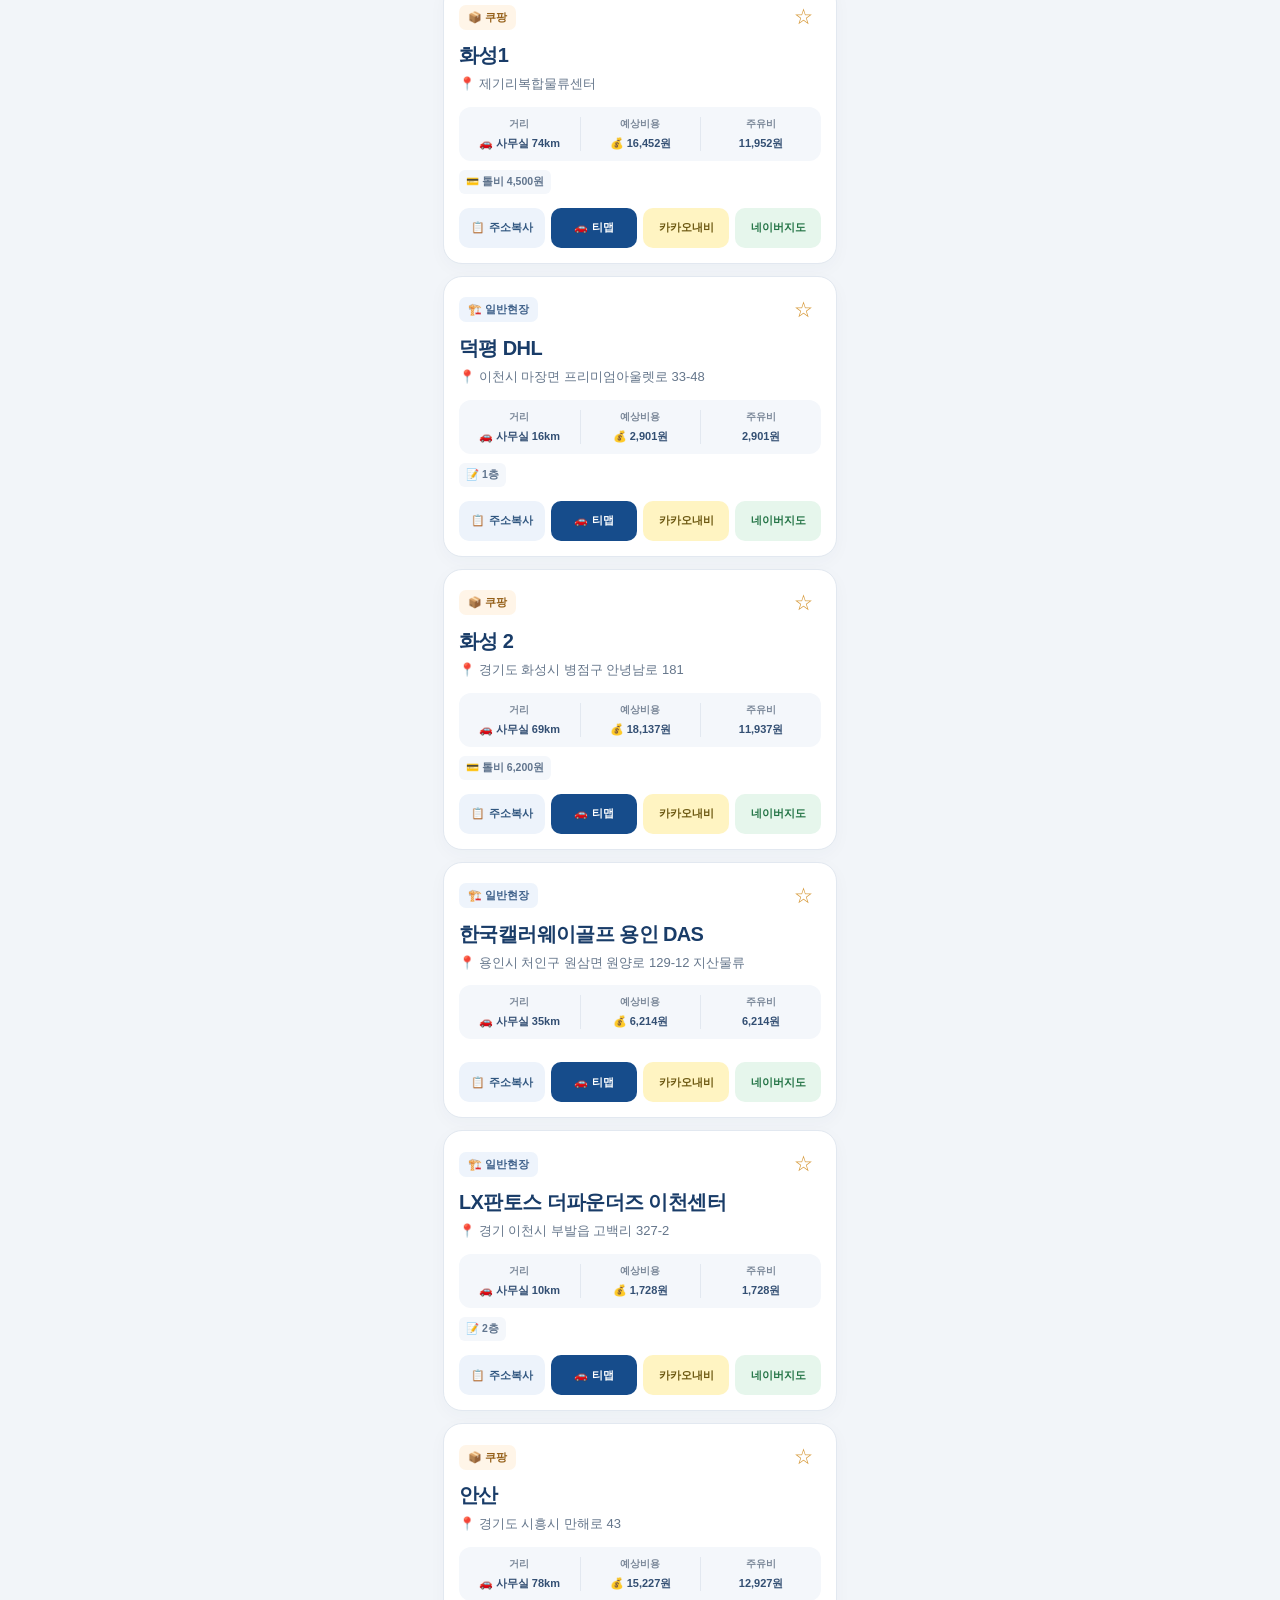
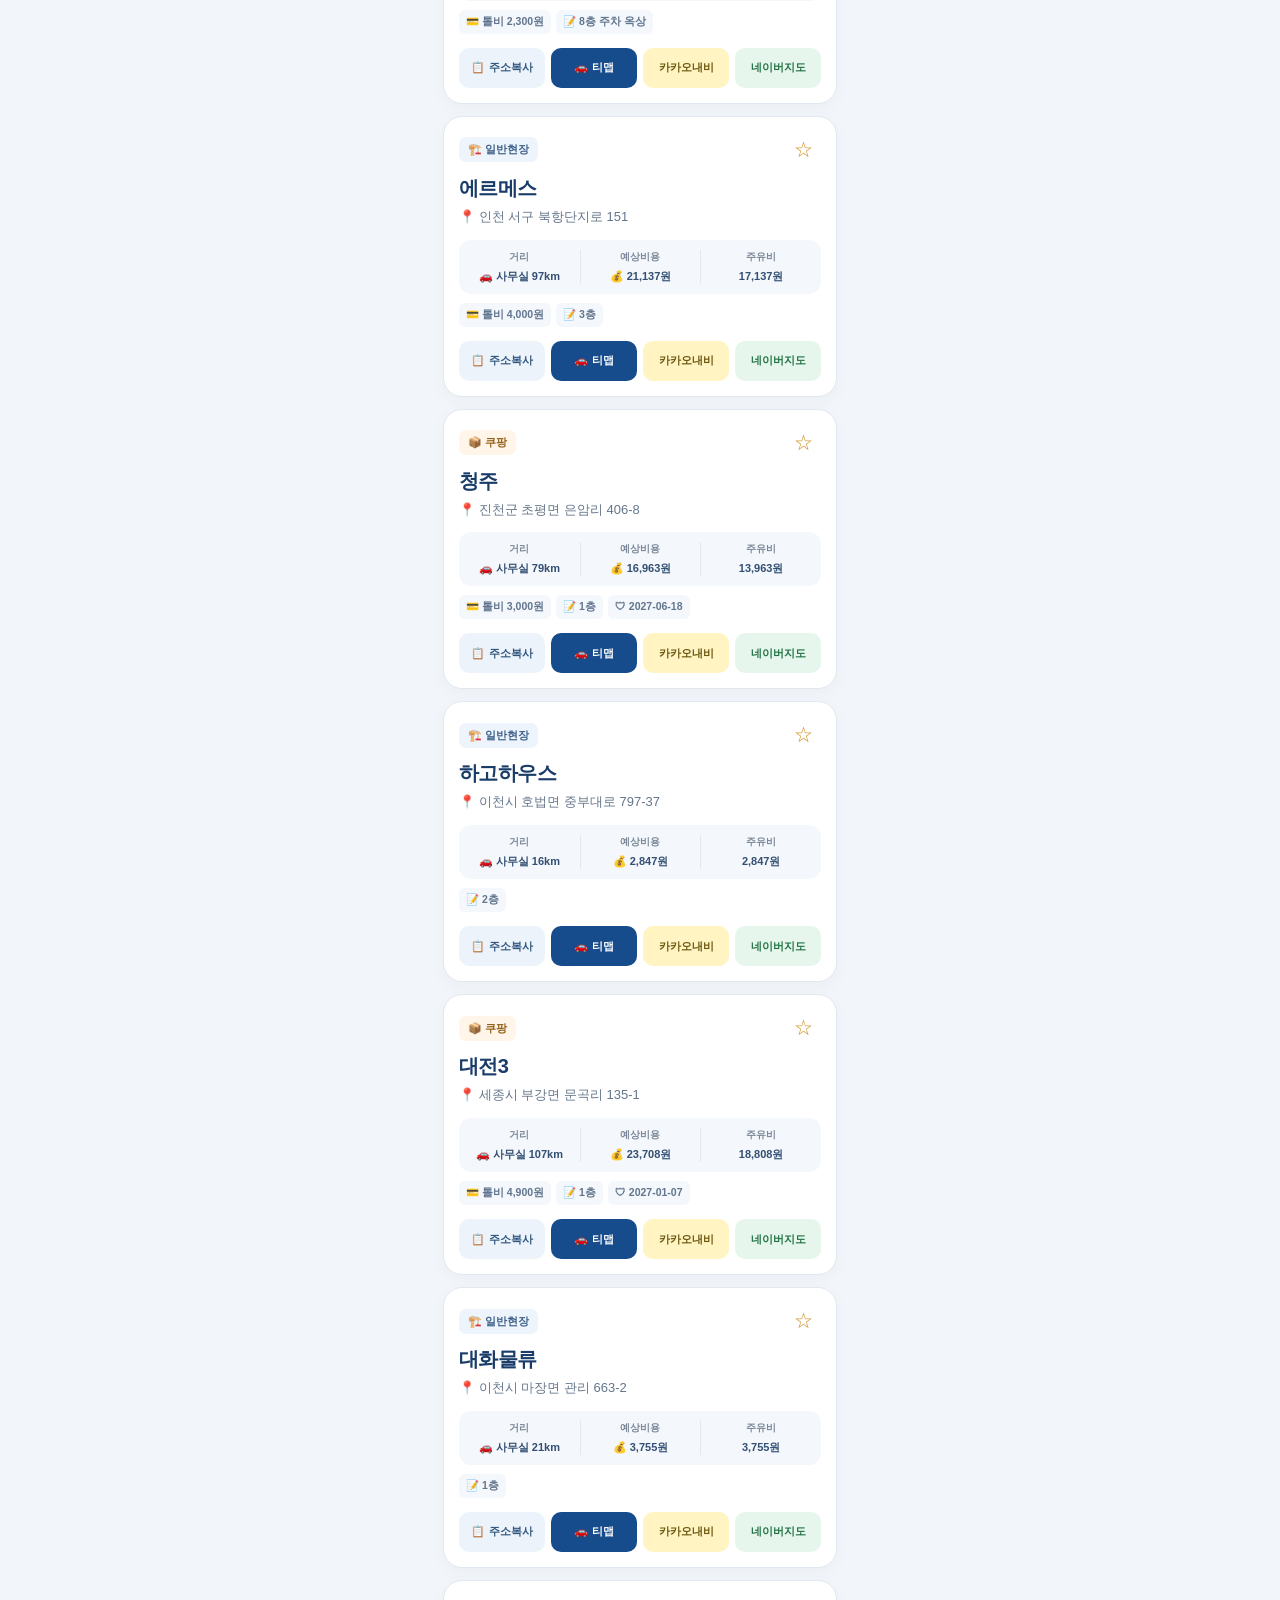
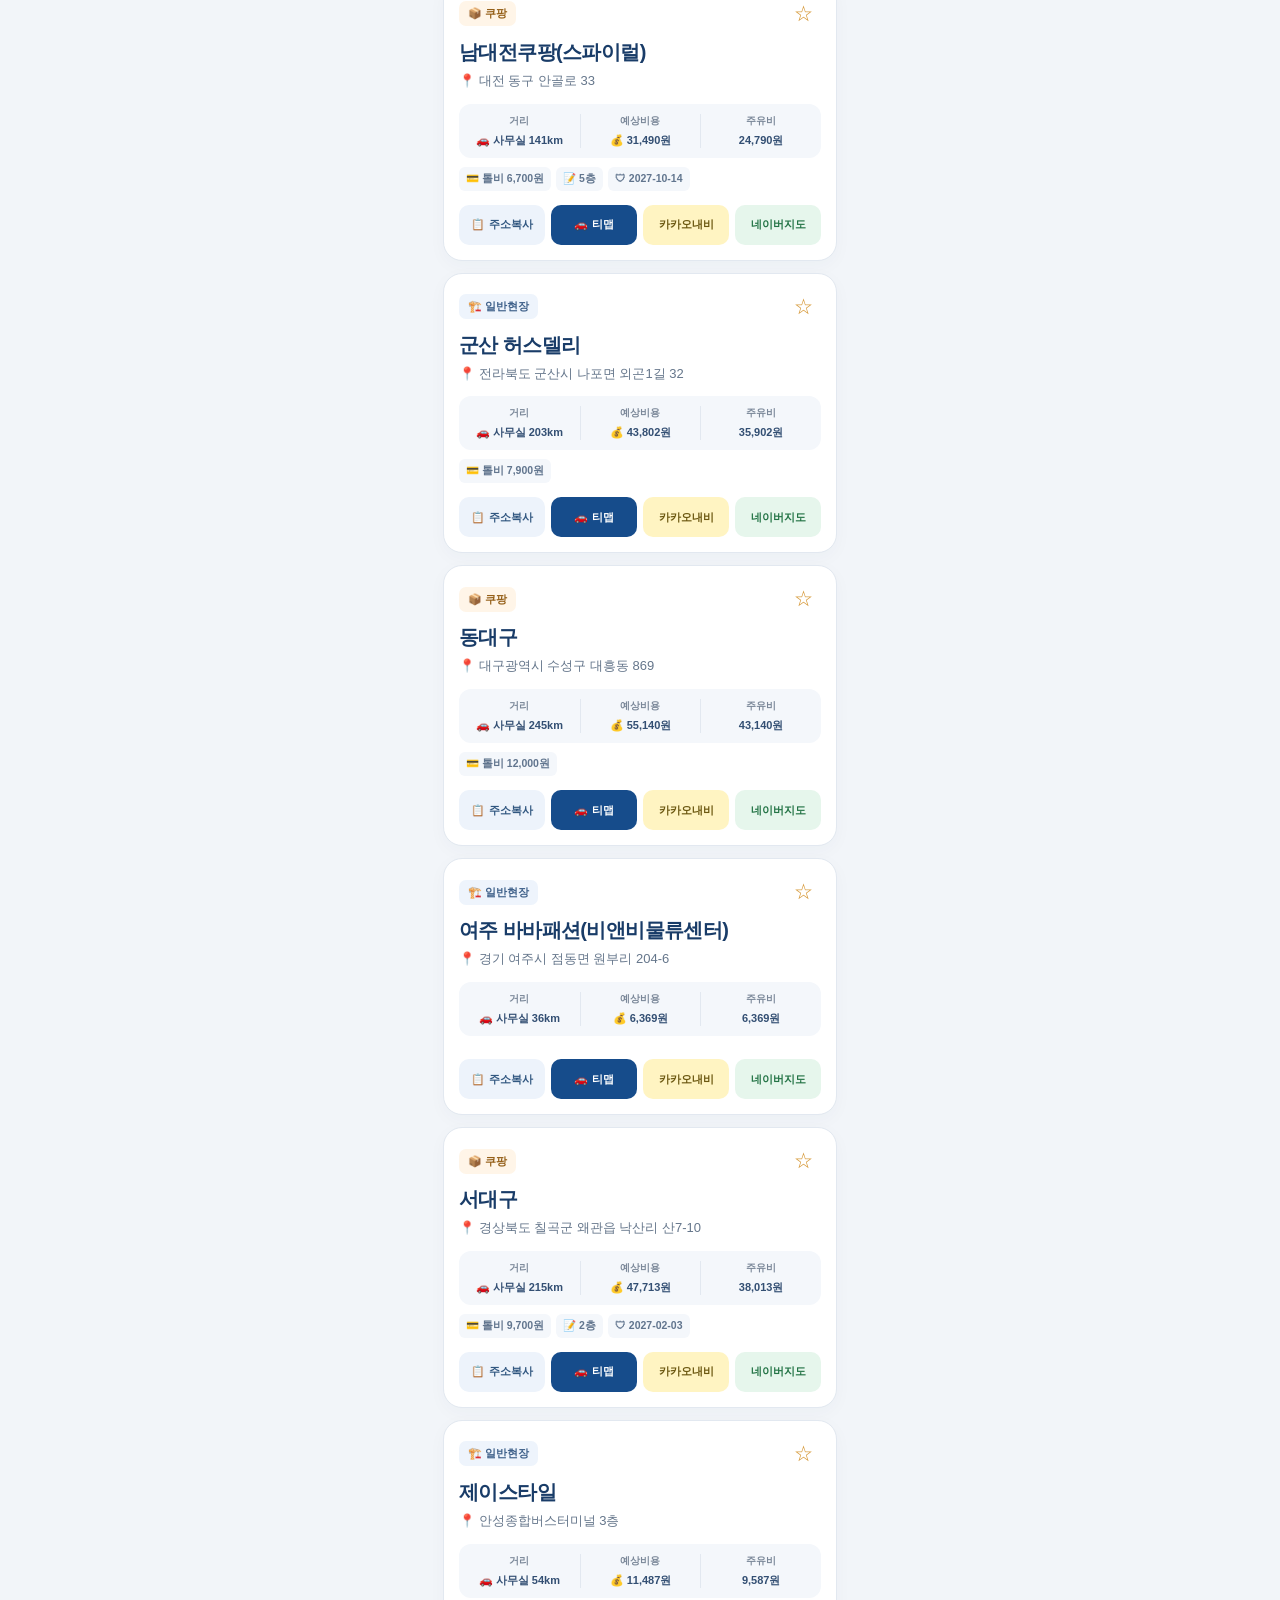
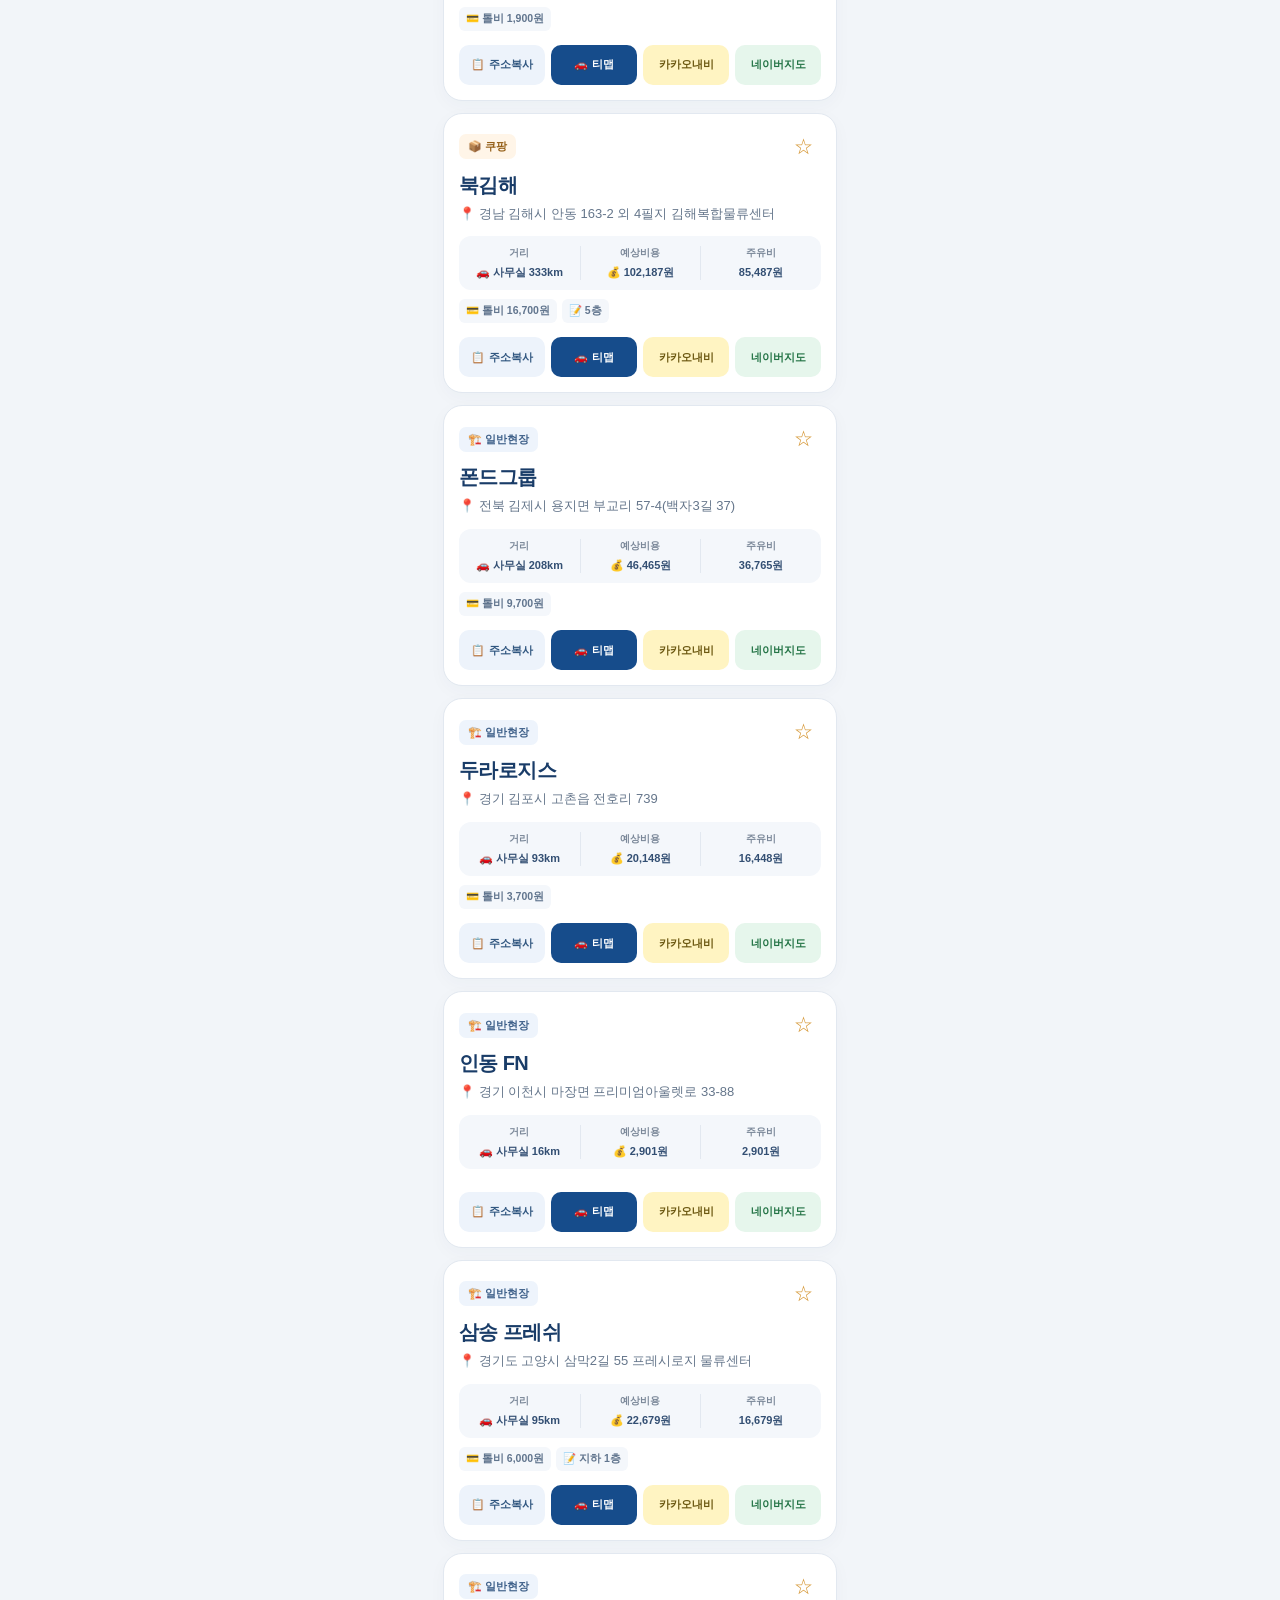
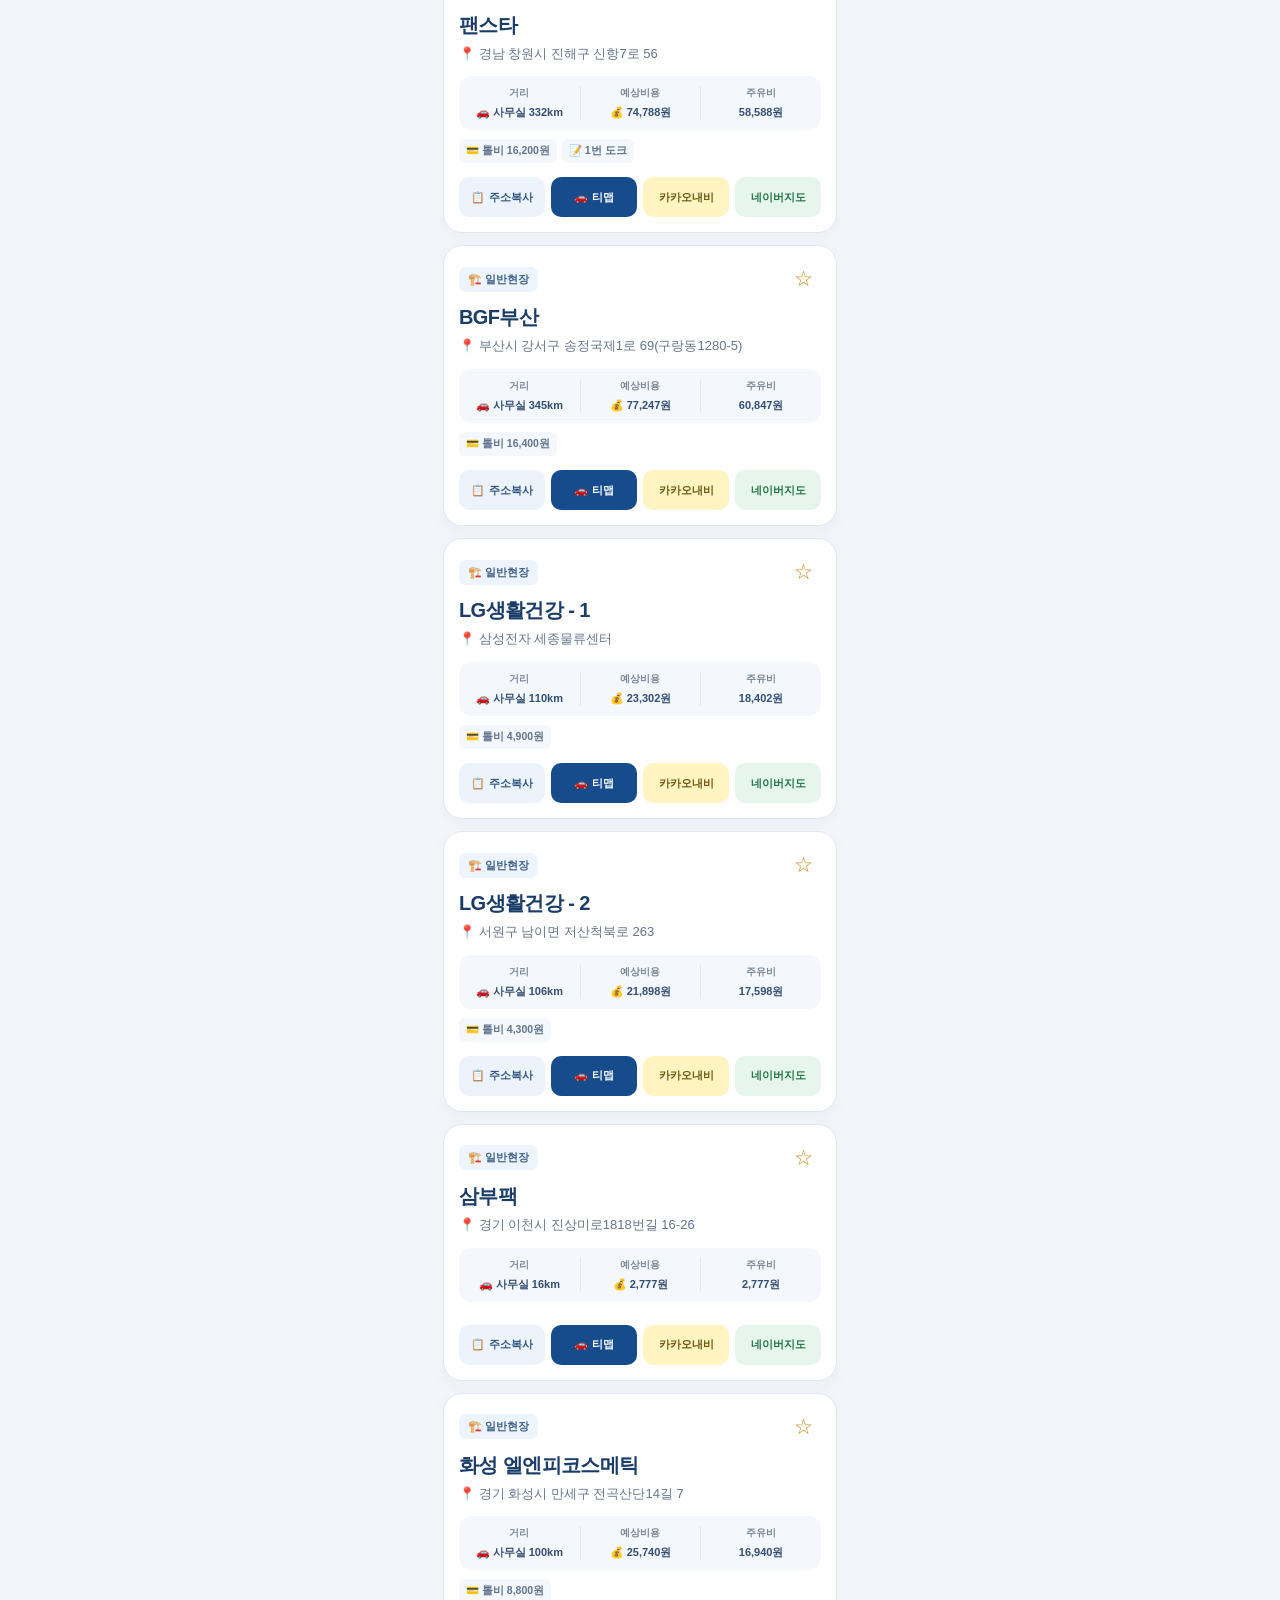
==== commit d2a49c9e: "Add files via upload" ====
--- a/index.html
+++ b/index.html
@@ -13,12 +13,13 @@
 
   <title>TOTAL ENG 업무수첩</title>
 
-  <link rel="manifest" href="./manifest.json?v=3.8.0" />
-  <link rel="stylesheet" href="./style.css?v=3.8.0" />
-  <link rel="icon" type="image/png" sizes="32x32" href="./img/favicon-32.png" />
-  <link rel="apple-touch-icon" sizes="180x180" href="./img/icon-180.png" />
+  <link rel="manifest" href="./manifest.json?v=3.8.1" />
+  <link rel="stylesheet" href="./style.css?v=3.8.0-brand1" />
+  <link rel="stylesheet" href="./ui-refresh.css?v=3.8.1" />
+  <link rel="icon" type="image/png" sizes="32x32" href="./img/app-icon-v380-32.png" />
+  <link rel="apple-touch-icon" sizes="180x180" href="./img/app-icon-v380-180.png" />
 </head>
-<body data-app-version="V3.8.0">
+<body data-app-version="V3.8.1">
   <div id="kakaoGuide" class="kakao-guide" hidden aria-hidden="true" role="dialog" aria-modal="true" aria-labelledby="kakaoGuideTitle">
     <div class="kakao-guide-card">
       <img class="kakao-guide-logo" src="./img/logo.png" alt="TOTAL ENG" />
@@ -183,14 +184,21 @@
   <div class="app">
     <header class="app-header">
       <div class="header-top">
-        <img src="./img/logo.png" class="logo" alt="TOTAL ENG" />
+        <div class="brand-lockup">
+          <img src="./img/app-icon-v380-192.png" class="brand-icon" alt="" />
+          <div class="brand-wordmark"><strong>TOTAL ENG</strong></div>
+        </div>
         <div class="header-actions">
           <button id="installBtn" class="icon-btn install-btn" type="button" hidden>설치</button>
           <button id="settingsBtn" class="icon-btn settings-btn" type="button" aria-label="설정 열기">⚙️</button>
         </div>
       </div>
-      <h1>업무수첩</h1>
-      <p>현장 정보와 업무 연락처를 한곳에</p>
+      <div class="header-intro">
+        <span class="header-eyebrow">TOTAL ENG · WORKBOOK</span>
+        <h1>업무수첩</h1>
+        <p>현장 정보와 업무 연락처를 한곳에</p>
+        <div class="header-topics" aria-hidden="true"><span>현장주소</span><i></i><span>공용 주소록</span></div>
+      </div>
     </header>
 
     <nav class="app-sections" aria-label="앱 메뉴">
@@ -242,7 +250,7 @@
     </section>
 
     <footer class="app-footer">
-      <span id="versionText">V3.8.0</span>
+      <span id="versionText">V3.8.1</span>
       <span id="updatedText">업데이트 확인 중</span>
     </footer>
   </div>
@@ -351,13 +359,14 @@
   <div id="updateNoticeModal" class="update-notice-modal" hidden aria-hidden="true" role="dialog" aria-modal="true" aria-labelledby="updateNoticeTitle">
     <div class="update-notice-card">
       <span class="update-notice-label">NEW UPDATE</span>
-      <div class="update-notice-version">V3.8.0</div>
+      <div class="update-notice-version">V3.8.1</div>
       <h2 id="updateNoticeTitle">앱이 새로워졌어요</h2>
       <p class="update-notice-intro">이번 업데이트에서 달라진 내용을 확인해 주세요.</p>
       <ul class="update-notice-list">
         <li><strong>TOTAL ENG 업무수첩</strong><span>현장주소와 공용 주소록을 담는 앱 이름으로 바꿨습니다.</span></li>
         <li><strong>우리회사 부서 필터</strong><span>경영지원·전장사업부·기계사업부·프로그램사업부·연구소로 구분합니다.</span></li>
-        <li><strong>직원 명단 갱신</strong><span>부서·직책을 반영하고 김경록 주임님을 추가했습니다.</span></li>
+        <li><strong>연락처 공유·저장</strong><span>연락처를 공유하거나 휴대폰으로 가져올 수 있는 파일로 저장합니다. 내부 메모는 제외됩니다.</span></li>
+        <li><strong>화면 디자인 정돈</strong><span>현장 카드·공용 주소록·검색·설정 화면을 통일된 디자인으로 개선했습니다.</span></li>
       </ul>
       <button id="closeUpdateNoticeBtn" class="update-notice-confirm" type="button">확인하고 시작하기</button>
       <p class="update-notice-once">이 안내는 이번 버전에서 한 번만 표시됩니다.</p>
@@ -372,8 +381,9 @@
     <form method="dialog"><button class="settings-primary-small">확인</button></form>
   </dialog>
   <div id="toast" class="toast" role="status" aria-live="polite"></div>
-  <script src="./js/app.js?v=3.8.0" defer></script>
+  <script src="./js/app.js?v=3.8.1" defer></script>
   <script src="./js/departments.js?v=3.8.0" defer></script>
-  <script src="./js/contacts.js?v=3.8.0" defer></script>
+  <script src="./js/contact-transfer.js?v=3.8.1" defer></script>
+  <script src="./js/contacts.js?v=3.8.1" defer></script>
 </body>
 </html>
--- a/style.css
+++ b/style.css
@@ -143,6 +143,11 @@
 .site-total-pill{background:#eaf1fb;color:var(--blue);padding:8px 10px;border-radius:999px;font-size:12px;font-weight:800}.summary-row{flex-wrap:wrap;gap:8px}
 .department-panel{background:#edf3fc;border:1px solid #dce6f5;border-radius:20px;padding:15px;margin:0 0 16px}.department-heading{display:flex;justify-content:space-between;gap:8px;color:var(--blue);font-size:15px}.department-heading>span{font-size:12px;color:var(--muted)}.department-filters{display:grid;grid-template-columns:repeat(2,minmax(0,1fr));gap:8px;margin:12px 0}.department-filters button{display:flex;align-items:center;justify-content:space-between;gap:6px;border:1px solid #d5e0f0;background:white;color:#003d8e;border-radius:12px;min-height:46px;padding:10px 12px;font-size:13px;font-weight:800}.department-filters button span{font-size:12px;background:#edf3fc;border-radius:999px;padding:3px 7px}.department-filters button.selected{color:white;background:var(--blue);border-color:var(--blue)}.department-filters button.selected span{color:white;background:#ffffff29}.department-hint{margin:0;font-size:12px;line-height:1.6;color:var(--muted)}.contact-department{color:#315d91;font-size:13px;font-weight:700}.department-preview-notice{border-radius:12px;padding:10px 12px;margin:0 0 12px;background:#fff0d6;color:#8d5000;font-size:12px;line-height:1.5}body.dark .department-panel{background:#19283d;border-color:#344563}body.dark .department-heading,body.dark .contact-department{color:#a9caff}body.dark .department-filters button{background:#25334a;color:#c8dcff;border-color:#3a4b66}body.dark .department-filters button span{background:#344563}body.dark .department-filters button.selected{background:#064ca9;color:white}body.dark .department-hint{color:#b4c2d5}
 .contacts-view .contact-filters{overflow-x:auto}.contacts-view .contact-filters button{flex:0 0 auto;min-width:62px}
+/* Brand refresh: retain the corporate emblem, with a clearer app identity. */
+.app-header{position:relative;isolation:isolate;overflow:hidden;background:linear-gradient(135deg,#082a54 0%,#084c9f 100%);padding:calc(24px + env(safe-area-inset-top,0px)) 24px 30px;border-radius:0 0 30px 30px;box-shadow:0 12px 28px #003d8e20}
+.app-header::before{content:"";position:absolute;z-index:-1;width:210px;height:210px;right:-94px;top:92px;border:38px solid #ffffff07;border-radius:50%;pointer-events:none}
+.header-top{gap:12px}.brand-lockup{display:flex;gap:12px;align-items:center;min-width:0}.brand-icon{width:52px;height:52px;flex:0 0 52px;border-radius:15px;box-shadow:0 5px 15px #00162e25}.brand-wordmark{display:grid;gap:5px}.brand-wordmark strong{font-size:16px;letter-spacing:1px;font-weight:900;white-space:nowrap}.brand-wordmark span{font-size:10px;color:#c7d9ef;white-space:nowrap}.header-actions{flex-shrink:0;gap:6px}.app-header .icon-btn{background:#ffffff13;border:1px solid #ffffff1f;min-width:40px;height:40px;padding:0 10px}.app-header .install-btn{background:#ed9414;border-color:#ed9414}.header-intro{position:relative;padding-top:28px}.header-eyebrow{font-size:10px;letter-spacing:2px;font-weight:700;color:#c2d6ef}.app-header h1{text-align:left;font-size:34px;line-height:1.2;letter-spacing:-1.6px;margin:9px 0}.app-header p{text-align:left;font-size:13px;font-weight:500;line-height:1.6;color:#dfebfa;opacity:1}.header-topics{display:flex;gap:9px;align-items:center;margin-top:20px;color:#e4effc;font-size:11px;font-weight:700}.header-topics::before{content:"";width:18px;height:3px;background:#f4a329;border-radius:3px}.header-topics i{width:3px;height:3px;border-radius:50%;background:#7fa2cc}.app-sections{padding-top:16px}.app-sections button{min-height:48px}.app-sections button.selected{background:#003d8e;border-color:#003d8e;box-shadow:0 5px 14px #003d8e20}
+@media(max-width:360px){.app-header{padding-left:18px;padding-right:18px}.brand-wordmark span{display:none}.brand-wordmark strong{font-size:14px}.brand-icon{width:44px;height:44px;flex-basis:44px}.app-header h1{font-size:31px}.header-top{gap:6px}}
 [hidden]{display:none!important}
 .app-sections{display:flex;gap:8px;padding:12px 18px 34px}.app-sections button,.contact-filters button{flex:1;border:1px solid var(--line);background:var(--card);color:var(--blue);border-radius:14px;padding:13px 8px;font-weight:800;font-size:15px}.app-sections button.selected,.contact-filters button.selected{background:var(--orange);color:#fff;border-color:var(--orange)}
 .contacts-view{padding:0 18px}.contacts-view .search-box{box-shadow:0 5px 16px #003d8e16}.contacts-view input{min-width:0}.contact-filters{display:flex;gap:6px;margin:16px 0}.contact-filters button{font-size:13px;padding:11px 3px}.contacts-toolbar{display:flex;justify-content:space-between;align-items:center;gap:10px;margin:10px 0}.contacts-toolbar button{border:0;border-radius:12px;padding:10px 12px;background:#eaf1fb;color:var(--blue);font-weight:800;cursor:pointer}#addContactBtn{background:var(--orange);color:white}#contactStatus{font-size:12px;color:var(--muted);line-height:1.5;flex:1}.contact-card{border:1px solid var(--line);background:var(--card);border-radius:22px;padding:16px;margin:14px 0;box-shadow:0 6px 20px #003d8e0b}.contact-card h3{margin:10px 0;color:var(--blue);font-size:23px}.contact-card small{font-size:15px;font-weight:600}.contact-card p{margin:7px 0;line-height:1.5;overflow-wrap:anywhere}.contact-note{white-space:pre-wrap;color:var(--muted)}.contact-badge{font-size:12px;font-weight:800;color:var(--blue);background:#eaf1fb;padding:7px 10px;border-radius:9px}.contact-actions{display:flex;gap:10px;margin-top:14px}.contact-actions a,.contact-actions button{flex:1;border:0;display:flex;align-items:center;justify-content:center;text-decoration:none;border-radius:14px;background:var(--blue);color:white;min-height:48px;font-size:17px;font-weight:800}.contact-actions a:nth-child(2){background:#fff0d6;color:#a45900}.contact-editor{width:calc(100% - 28px);max-width:430px;max-height:90dvh;border:0;border-radius:24px;padding:22px;color:var(--text);background:var(--card);overflow:auto}.contact-editor::backdrop{background:#06152aba}.contact-editor label{display:block;margin:12px 0;font-weight:700}.contact-editor input,.contact-editor select,.contact-editor textarea{display:block;width:100%;box-sizing:border-box;font:inherit;margin-top:6px;border:1px solid #cdd5df;border-radius:10px;padding:12px;background:var(--card);color:var(--text)}.contact-editor p{font-size:13px;color:var(--muted)}#deleteContactBtn{background:#b42318}.contact-editor button:disabled{opacity:.6}body.dark .contact-card,body.dark .contact-editor{background:#1b2230;color:#eee}body.dark .contact-card h3{color:#a4c7ff}body.dark .contact-editor input,body.dark .contact-editor textarea,body.dark .contact-editor select{background:#252e3e;color:white}body.dark .app-sections button:not(.selected),body.dark .contact-filters button:not(.selected){background:#252e3e;color:#bcd3ff}
--- a/ui-refresh.css
+++ b/ui-refresh.css
@@ -0,0 +1,63 @@
+/* V3.8.1 — common visual language, no external fonts or UI dependencies. */
+:root{--bg:#f2f5f9;--line:#e2e8f0;--text:#172b45;--muted:#6c7c90;--card:#fff;--soft:#f4f7fb;--shadow:0 5px 18px #17395d08}
+body{font-family:-apple-system,BlinkMacSystemFont,"Segoe UI","Malgun Gothic",sans-serif;-webkit-font-smoothing:antialiased}
+button,a,input,select,textarea{-webkit-tap-highlight-color:transparent}
+button:focus-visible,a:focus-visible,input:focus-visible,select:focus-visible,textarea:focus-visible{outline:3px solid #ec9c30;outline-offset:3px}
+.app-sections{gap:5px;margin:16px 18px 32px;padding:5px;border:1px solid var(--line);background:#e7edf5;border-radius:17px}
+.app-sections button{border:0;background:transparent;color:#52657d;border-radius:12px;min-height:44px;padding:11px 8px;font-size:14px;box-shadow:none}
+.app-sections button.selected{background:#fff;color:#073e80;border:0;box-shadow:0 2px 8px #15335412}
+.search-box,.contacts-view .search-box{height:54px;border-radius:16px;border:1px solid var(--line);box-shadow:var(--shadow);gap:9px;padding:0 14px}
+.search-box input{font-size:14px;min-width:0;color:var(--text)}
+.search-box input::placeholder{color:#8290a2}
+.tabs{gap:7px;padding-top:16px}.tab{padding:10px 13px;font-size:12px;background:transparent;box-shadow:none;border:1px solid #dbe3ed;color:#59708e}
+.tab.active{background:#0b448a;border-color:#0b448a;color:#fff}
+.summary-row{font-size:12px;padding-bottom:12px}.site-total-pill{background:transparent;padding:0;font-size:12px;color:#344e70}
+#refreshBtn,.contacts-toolbar button{background:transparent;border:1px solid var(--line);border-radius:10px;color:#536d8d;font-size:12px;padding:8px 10px;min-height:36px}
+.site-card{border-radius:19px;padding:15px;margin-bottom:12px;box-shadow:var(--shadow);border:1px solid var(--line)}
+.type-badge{background:#eef4fc;color:#3f618a;border-radius:7px;font-weight:700}.type-badge.coupang{background:#fff5e8;color:#956019}
+.favorite-btn{background:transparent;color:#d79a3b;width:36px;height:36px}
+.site-title{font-size:20px;font-weight:800;letter-spacing:-.6px;margin-top:8px;color:#193c68}
+.site-card .address{font-size:13px;line-height:1.6;color:#65768b;margin-top:7px}
+.site-card .info-grid{gap:0;background:var(--soft);border-radius:12px;padding:10px 0;margin-top:12px}
+.site-card .info-box{padding:0 5px;border-radius:0;background:transparent}.site-card .info-box+.info-box{border-left:1px solid var(--line)}
+.site-card .info-box span{font-size:10px;color:#7b8899}.site-card .info-box strong{font-size:11px;font-weight:700;color:#334f73;margin-top:5px}
+.site-card .meta-row{margin-top:9px}.site-card .meta-chip{background:var(--soft);color:#61758e;font-weight:600;border-radius:6px;padding:5px 7px}
+.card-buttons{gap:6px;margin-top:13px}.card-buttons button{min-height:40px;border-radius:10px;font-size:11px;font-weight:700}
+.card-buttons button:nth-child(1){background:#edf3fb;color:#315780}
+.card-buttons button:nth-child(2){background:#164c8b;color:#fff}
+.card-buttons button:nth-child(3){background:#fff4c2;color:#6c5811!important}
+.card-buttons button:nth-child(4){background:#e6f6ec;color:#247446}
+.favorite-chip{background:#fff8ea;border:1px solid #eee0c8;border-radius:13px;box-shadow:none}
+.contact-filters{gap:7px;padding:0 0 4px;margin:16px 0}.contact-filters button{border:1px solid var(--line);background:transparent;color:#5b708b;border-radius:999px;padding:9px 13px;min-height:38px;font-size:12px;white-space:nowrap}
+.contact-filters button.selected{background:#0b448a;border-color:#0b448a;color:#fff}
+.contact-filters{scrollbar-width:none}.contact-filters::-webkit-scrollbar{display:none}
+.department-panel{background:#eaf0f8;border:1px solid #dce5f0;padding:14px;border-radius:16px}.department-heading{font-size:13px;color:#39577c}.department-heading>span{font-size:10px}
+.department-filters{gap:7px;margin:12px 0}.department-filters button{min-height:42px;border-radius:10px;font-size:12px;border-color:#dbe4f0;padding:9px 10px}.department-filters button.selected{background:#174c88;border-color:#174c88}.department-hint{font-size:11px;line-height:1.6}
+.contacts-toolbar{margin:10px 0;gap:8px}#contactCount{font-size:13px;font-weight:700;color:#344e70}#addContactBtn{background:#164c8b;color:#fff;border-color:#164c8b;font-size:12px;min-height:38px}#contactStatus{font-size:11px;margin:0}
+.contact-card{position:relative;border-radius:19px;border:1px solid var(--line);box-shadow:var(--shadow);padding:17px;margin:12px 0}
+.contact-card>.contacts-toolbar{margin:0 0 13px}.contact-badge{font-size:10px;letter-spacing:.2px;padding:5px 8px;border-radius:6px;background:#edf3fb;color:#4b6689}
+.contact-card .contact-edit-btn{min-height:32px;padding:5px 9px;border:0;font-size:11px;color:#6f8096;background:transparent}
+.contact-identity{display:flex;align-items:center;gap:11px;margin-bottom:13px}.contact-avatar{display:grid;place-items:center;flex:0 0 42px;width:42px;height:42px;border-radius:14px;background:#eaf0f8;color:#2e5687;font-size:18px;font-weight:800}
+.contact-card h3{margin:0;font-size:21px;line-height:1.4;letter-spacing:-.5px;color:#1e3a60}.contact-card small{font-size:13px;font-weight:500;color:#758397;display:inline-block;margin-left:3px}
+.contact-card p{font-size:12px;color:#697a90;line-height:1.6;margin:5px 0;overflow-wrap:anywhere}.contact-card .contact-department{font-size:12px;color:#45658f;font-weight:600}.contact-card .contact-phone{font-variant-numeric:tabular-nums;font-size:16px;letter-spacing:.3px;color:#253f61;font-weight:600;margin:10px 0}
+.contact-card .contact-note{background:var(--soft);padding:9px 11px;border-radius:9px;font-size:12px;margin-top:10px}
+.contact-card .contact-actions{gap:8px;margin-top:14px}.contact-card .contact-actions a{min-height:44px;border-radius:11px;font-size:13px;font-weight:700;background:#174c88;color:#fff}.contact-card .contact-actions a:nth-child(2){background:#eaf1fa;color:#365e90}
+.contact-transfer-actions{display:grid;grid-template-columns:1fr 1fr;gap:8px;margin-top:8px}.contact-transfer-actions button{min-height:40px;border:1px solid var(--line);border-radius:11px;background:transparent;color:#5e738d;font-size:12px;font-weight:600}.contact-transfer-actions button:disabled{opacity:.5}
+.settings-sheet,.site-editor-sheet{background:var(--bg);border-radius:25px 25px 0 0;padding-top:24px}.settings-head h2{font-size:27px;color:#1e3d66}.settings-label{background:transparent;padding:0;color:#6f839e;font-size:11px}.settings-section{border-radius:17px;box-shadow:none;border-color:var(--line)}
+.settings-primary-small,.site-save-btn{background:#174c88;border-radius:11px;font-weight:700}.settings-search{border-radius:12px;box-shadow:none}.settings-warning{border-radius:10px;font-size:12px}.settings-site-item{padding-top:12px;padding-bottom:12px}.settings-row strong,.settings-section-title strong{font-size:15px;color:#344e70}
+.site-editor-form input,.site-editor-form select,.site-editor-form textarea,.contact-editor input,.contact-editor select,.contact-editor textarea{border:1px solid var(--line);border-radius:11px;background:var(--soft);color:var(--text);padding:12px;font-size:14px;line-height:1.5;max-width:100%}
+.contact-editor{padding:22px;border-radius:22px;background:var(--card)}.contact-editor h2{font-size:23px;color:#1e3d66;letter-spacing:-.5px}.contact-editor label{font-size:13px;color:#526a87}.contact-editor .contact-actions button{font-size:14px;min-height:46px;border-radius:11px}.contact-editor .contact-actions button[type=submit]{background:#174c88}
+.transfer-help p{font-size:14px;line-height:1.8}.transfer-help form{margin-top:18px}.transfer-help form button{width:100%;min-height:44px}.transfer-help textarea{width:100%;font:inherit;line-height:1.7}.transfer-help::backdrop{background:#071b36a6;backdrop-filter:blur(3px)}
+.detail-box{background:var(--card);padding:24px;border-radius:25px 25px 0 0}.detail-title{color:#1e3d66;font-size:26px}.detail-address{font-size:14px;line-height:1.8}.detail-buttons button{border-radius:12px;font-size:13px;min-height:46px}.app-footer{color:#91a0b2;font-size:10px;padding-top:22px}
+body.dark{--bg:#101924;--card:#192536;--soft:#202e41;--line:#304059;--text:#e5edf7;--muted:#a4b2c5;background:var(--bg)}
+body.dark .app{background:var(--bg)}body.dark .app-sections{background:#172333;border-color:var(--line)}body.dark .app-sections button.selected{background:#2b4262;color:#eef5ff}body.dark .app-sections button:not(.selected){background:transparent;color:#a5b6cf}
+body.dark .contact-filters button:not(.selected){background:transparent;color:#adc2dd}body.dark .contact-filters button.selected,body.dark .tab.active{background:#315e97;color:#fff}
+body.dark .site-card,body.dark .contact-card,body.dark .search-box,body.dark .settings-section,body.dark .contact-editor,body.dark .detail-box{background:var(--card);border-color:var(--line)}
+body.dark .site-title,body.dark .contact-card h3,body.dark .settings-head h2,body.dark .contact-editor h2,body.dark .detail-title{color:#d2e4ff}
+body.dark .site-card .info-grid,body.dark .contact-note,body.dark .site-card .meta-chip{background:var(--soft)}body.dark .site-card .info-box{background:transparent}body.dark .site-card .info-box strong{color:#bcd3f2}
+body.dark .contact-card p,body.dark .site-card .address,body.dark .settings-row p,body.dark .settings-section-title p{color:#a7b8ce}body.dark .contact-card .contact-phone,body.dark .settings-row strong,body.dark .settings-section-title strong,body.dark #contactCount,body.dark .site-total-pill{color:#d0dff3}
+body.dark .contact-avatar,body.dark .contact-badge{background:#293d59;color:#b8d4f8}body.dark .contact-transfer-actions button,body.dark .contacts-toolbar button:not(#addContactBtn),body.dark #refreshBtn{color:#b4cae6;border-color:var(--line)}
+body.dark .contact-card .contact-actions a:nth-child(2),body.dark .card-buttons button:nth-child(1){background:#293f5e;color:#c4dcfa}body.dark .contact-editor input,body.dark .contact-editor select,body.dark .contact-editor textarea,body.dark .site-editor-form input,body.dark .site-editor-form select,body.dark .site-editor-form textarea{background:var(--soft);color:var(--text);border-color:var(--line)}body.dark .contact-editor label{color:#b5c7df}
+body.dark .settings-section a{color:#b8d5ff}body.dark .contact-card small{color:#a9bdd7}
+@media(max-width:360px){.site-card,.contact-card{padding:13px}.card-buttons{gap:4px}.card-buttons button{font-size:10px}.site-title{font-size:18px}.contact-card h3{font-size:19px}.contact-card small{font-size:12px}.contacts-toolbar{flex-wrap:wrap}.department-heading{flex-wrap:wrap}}
+@media(prefers-reduced-motion:reduce){*,*::before,*::after{animation:none!important;transition:none!important;scroll-behavior:auto!important}}
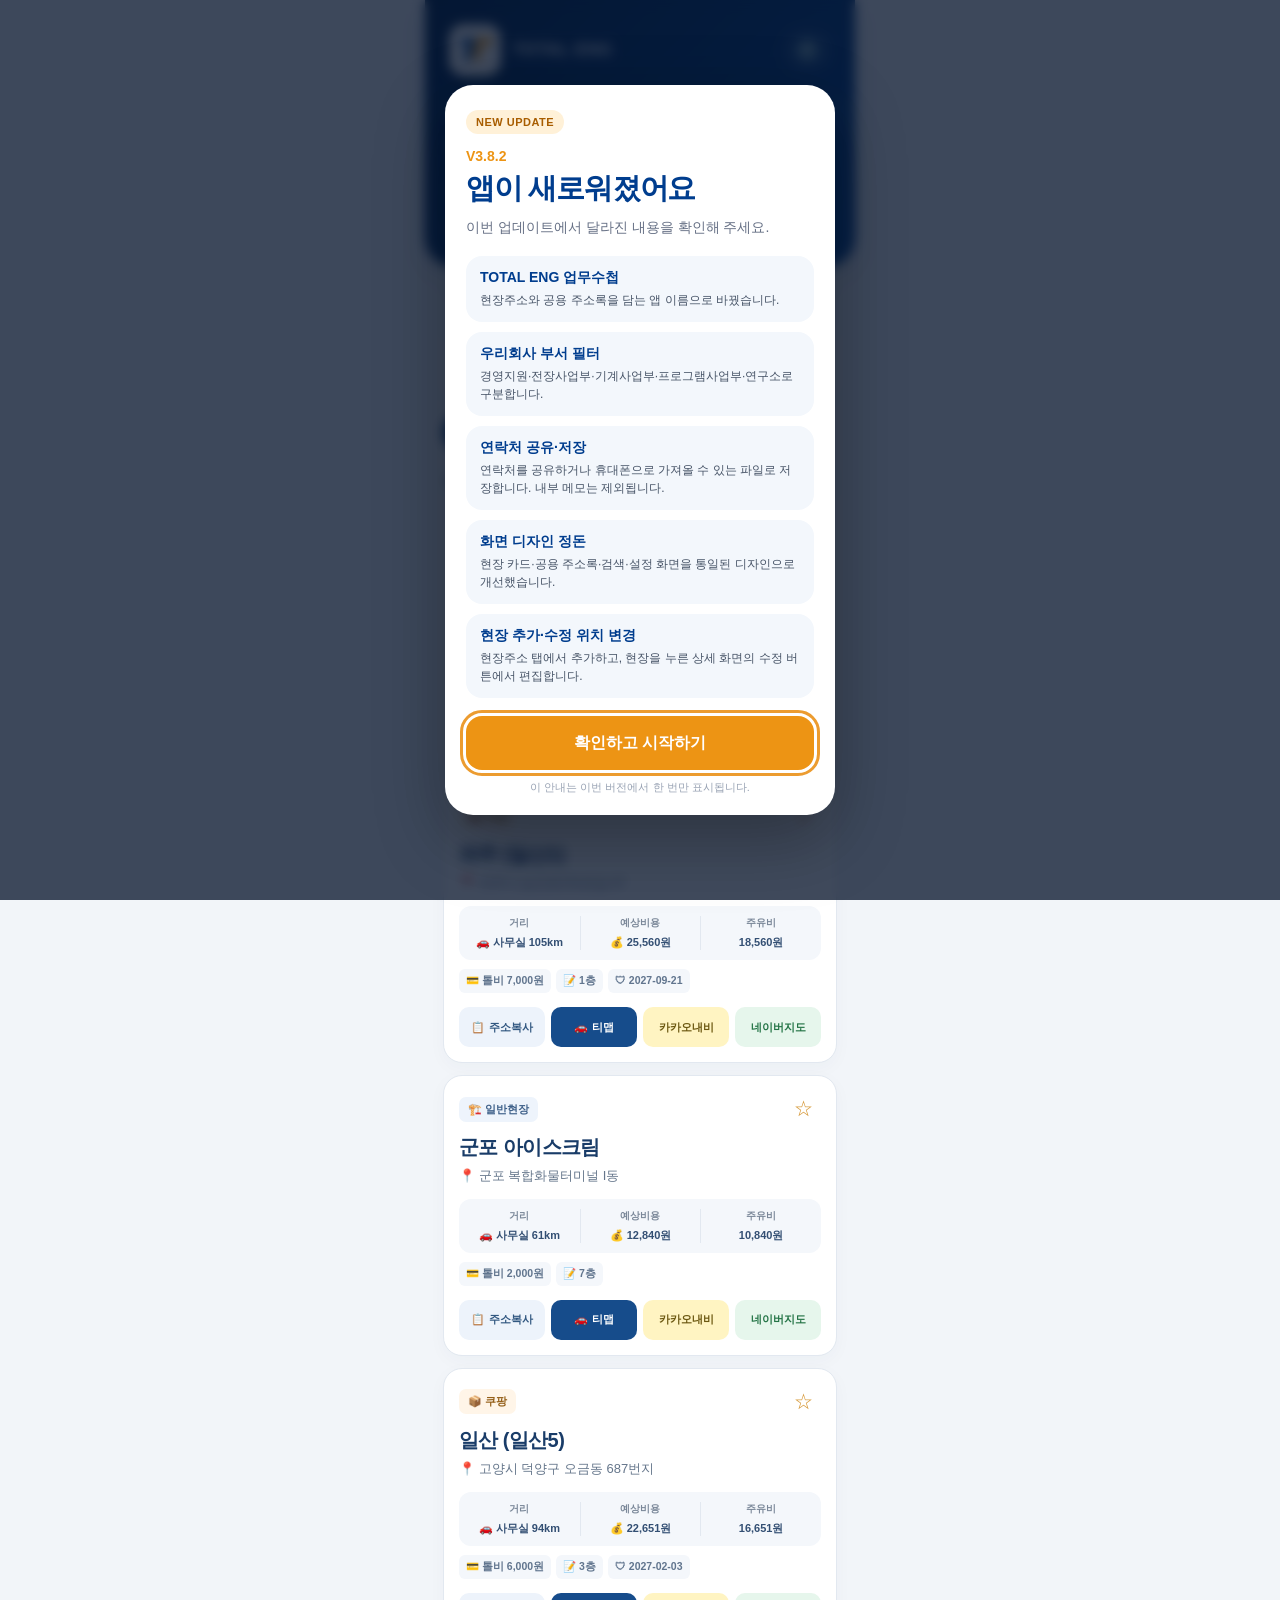
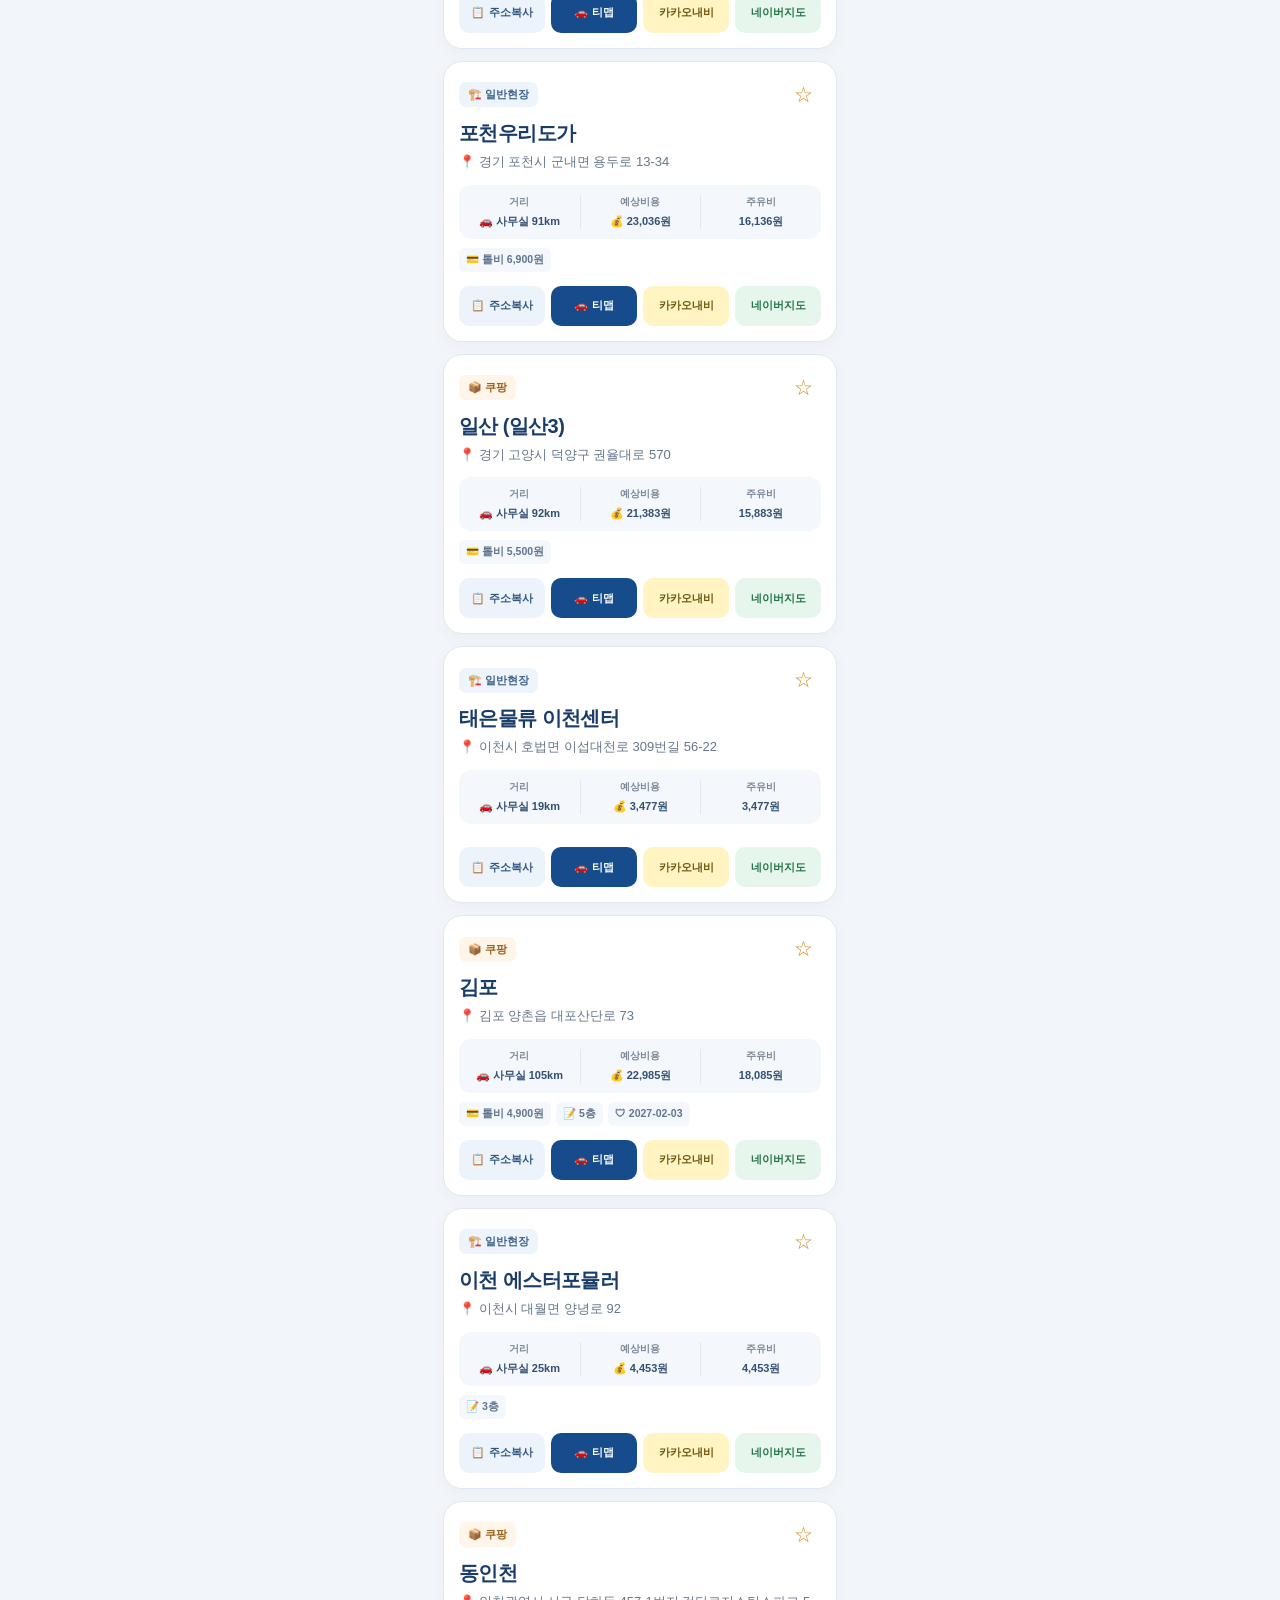
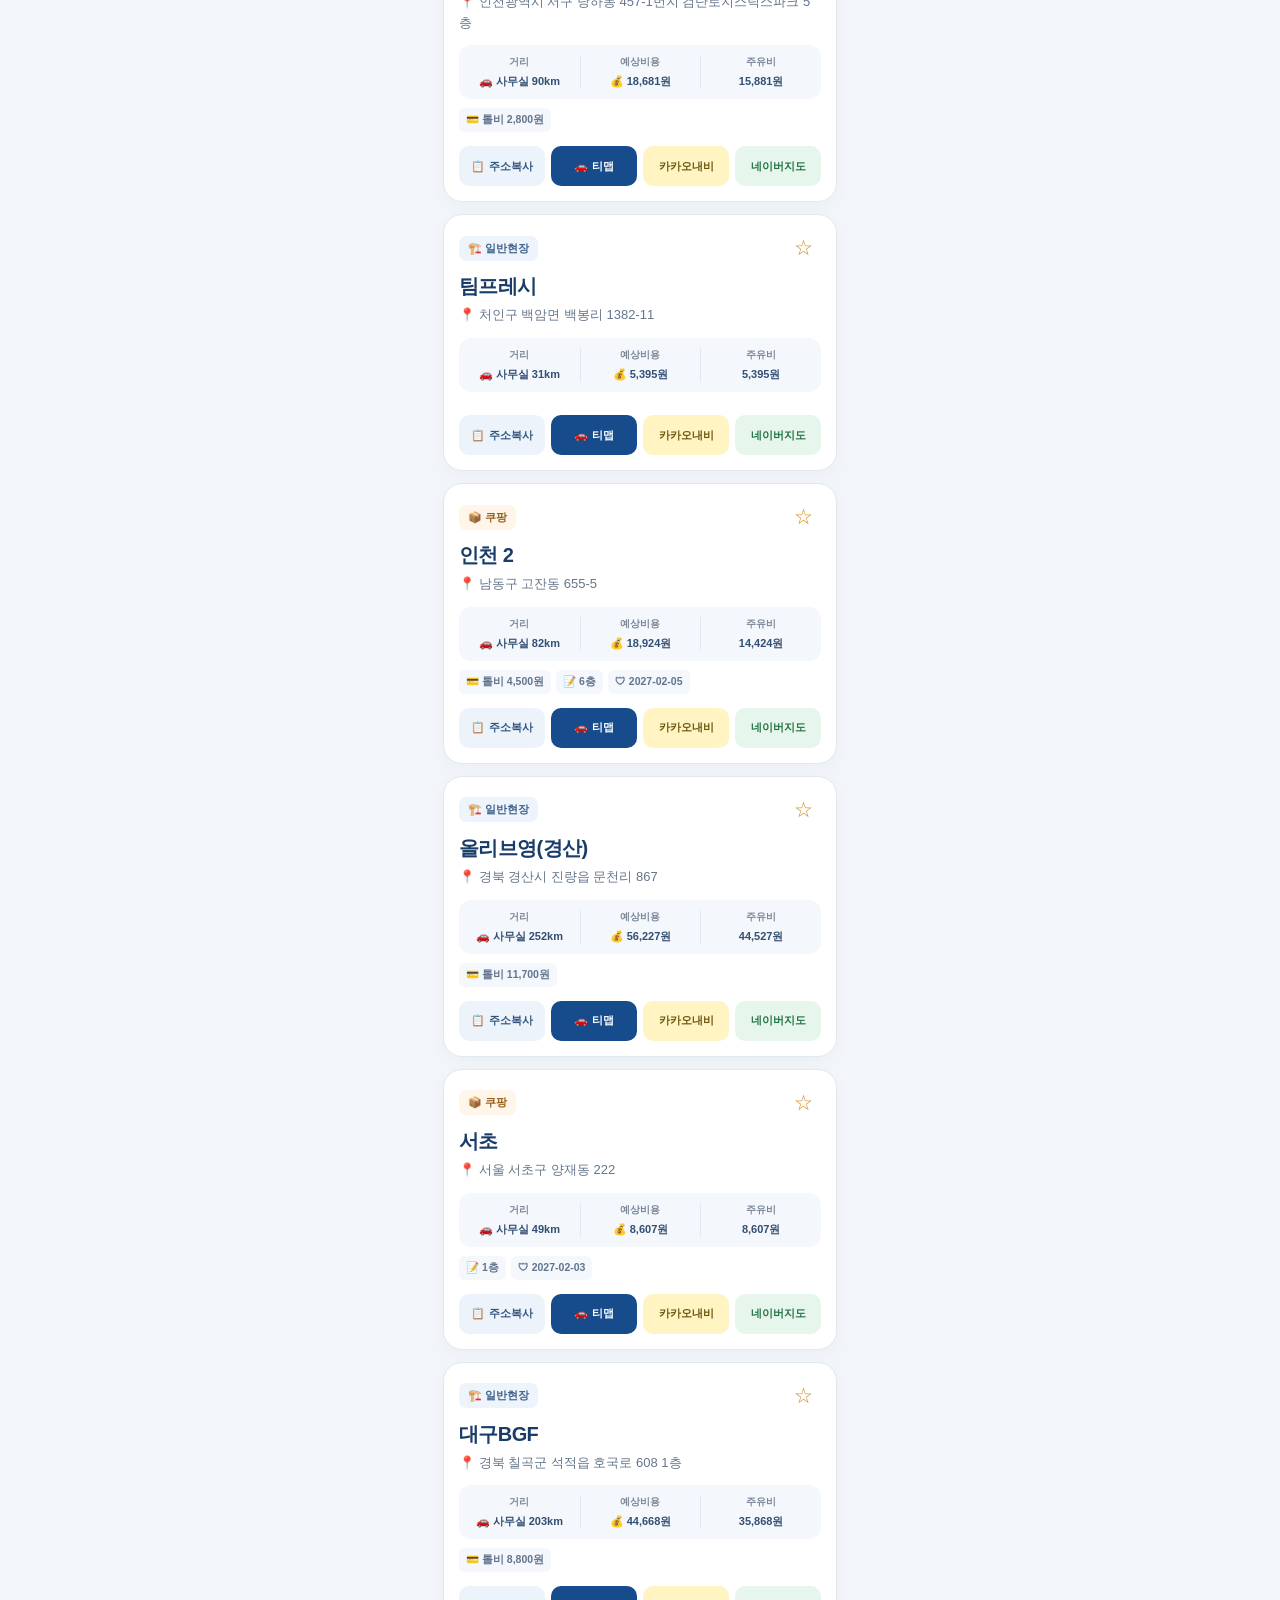
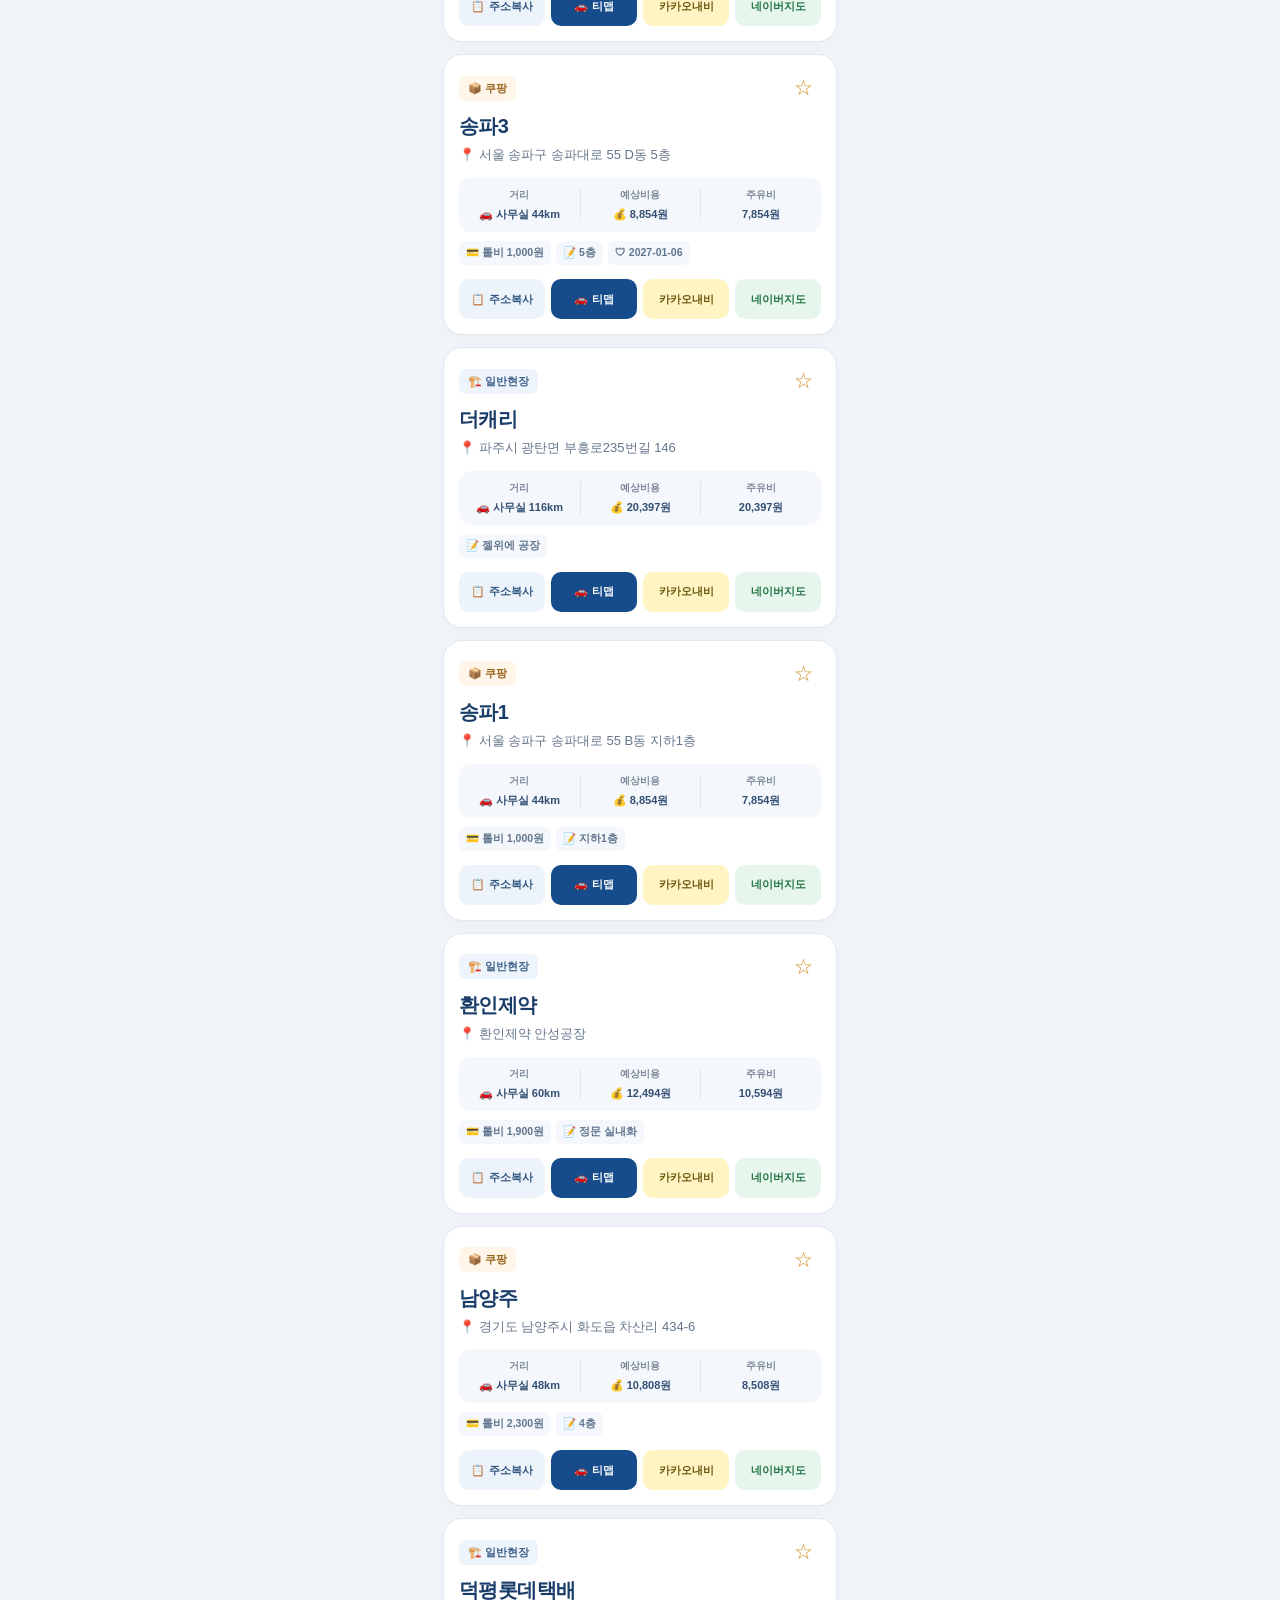
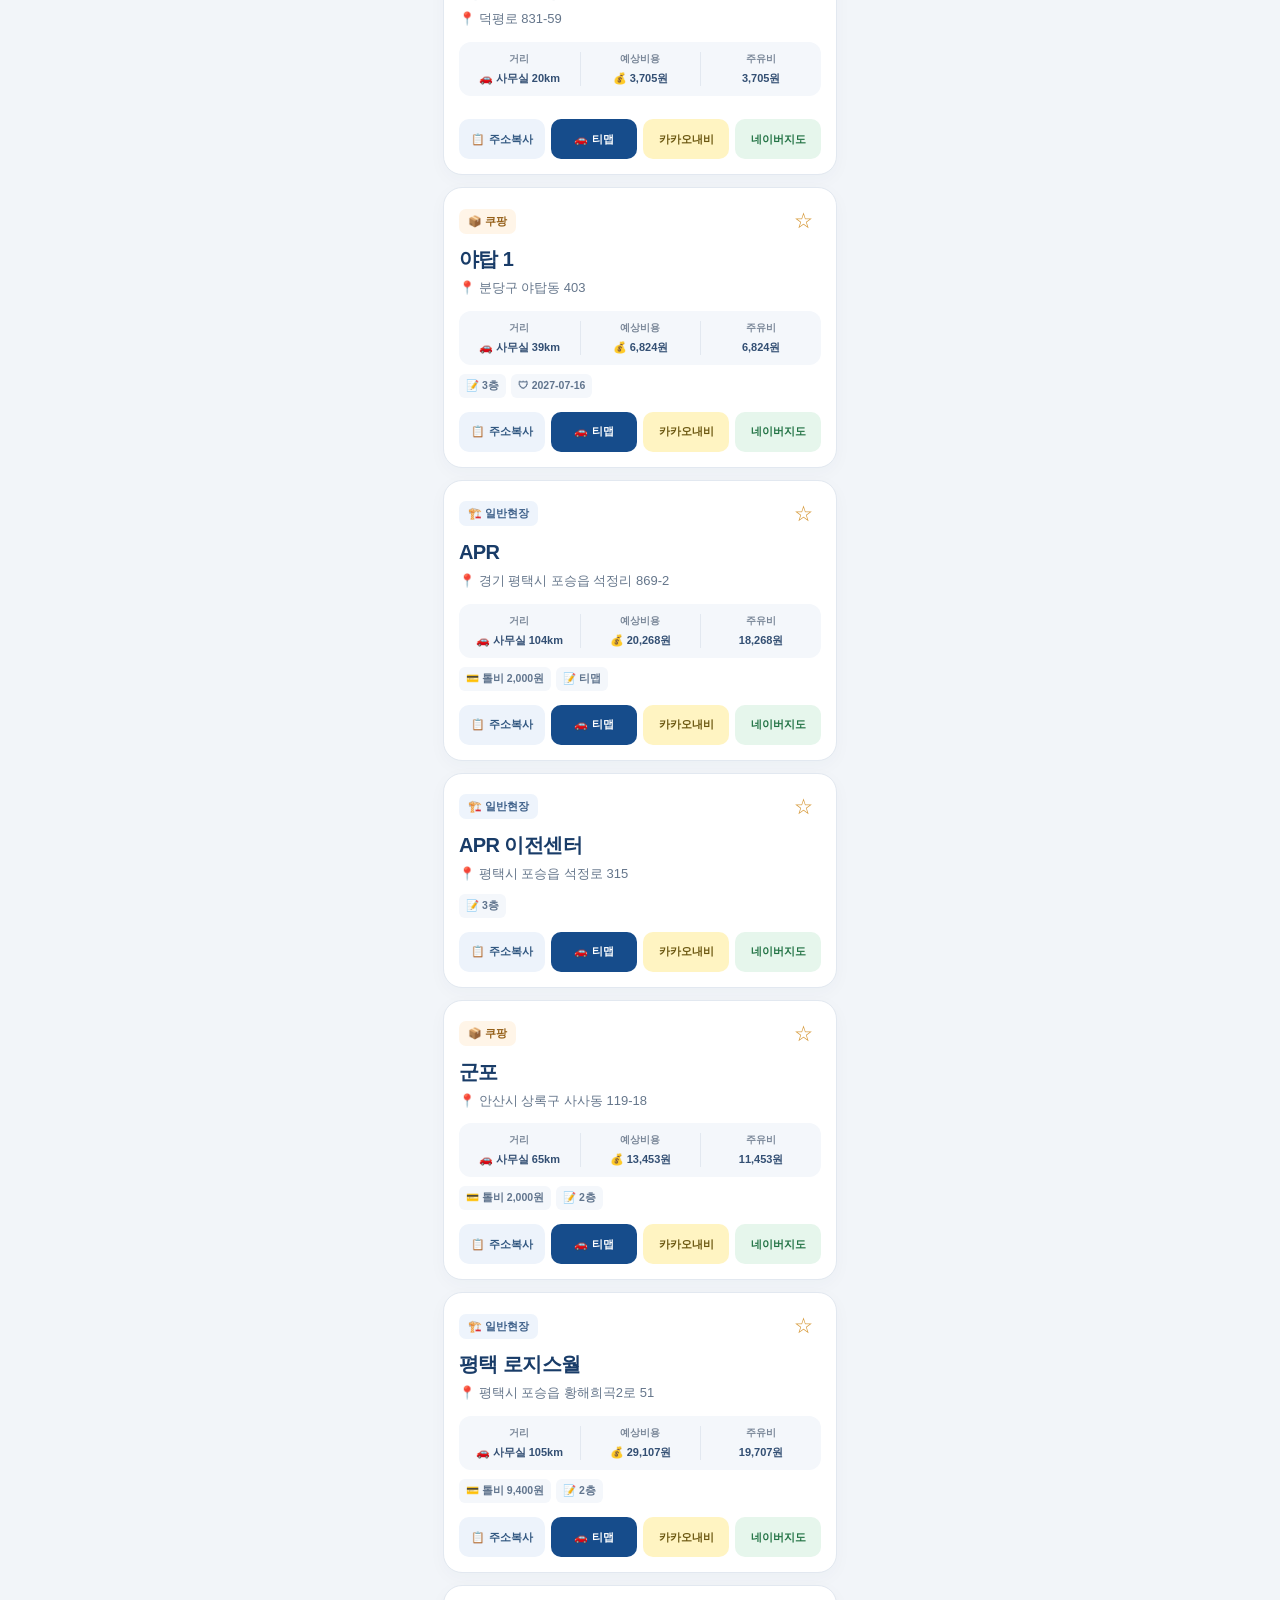
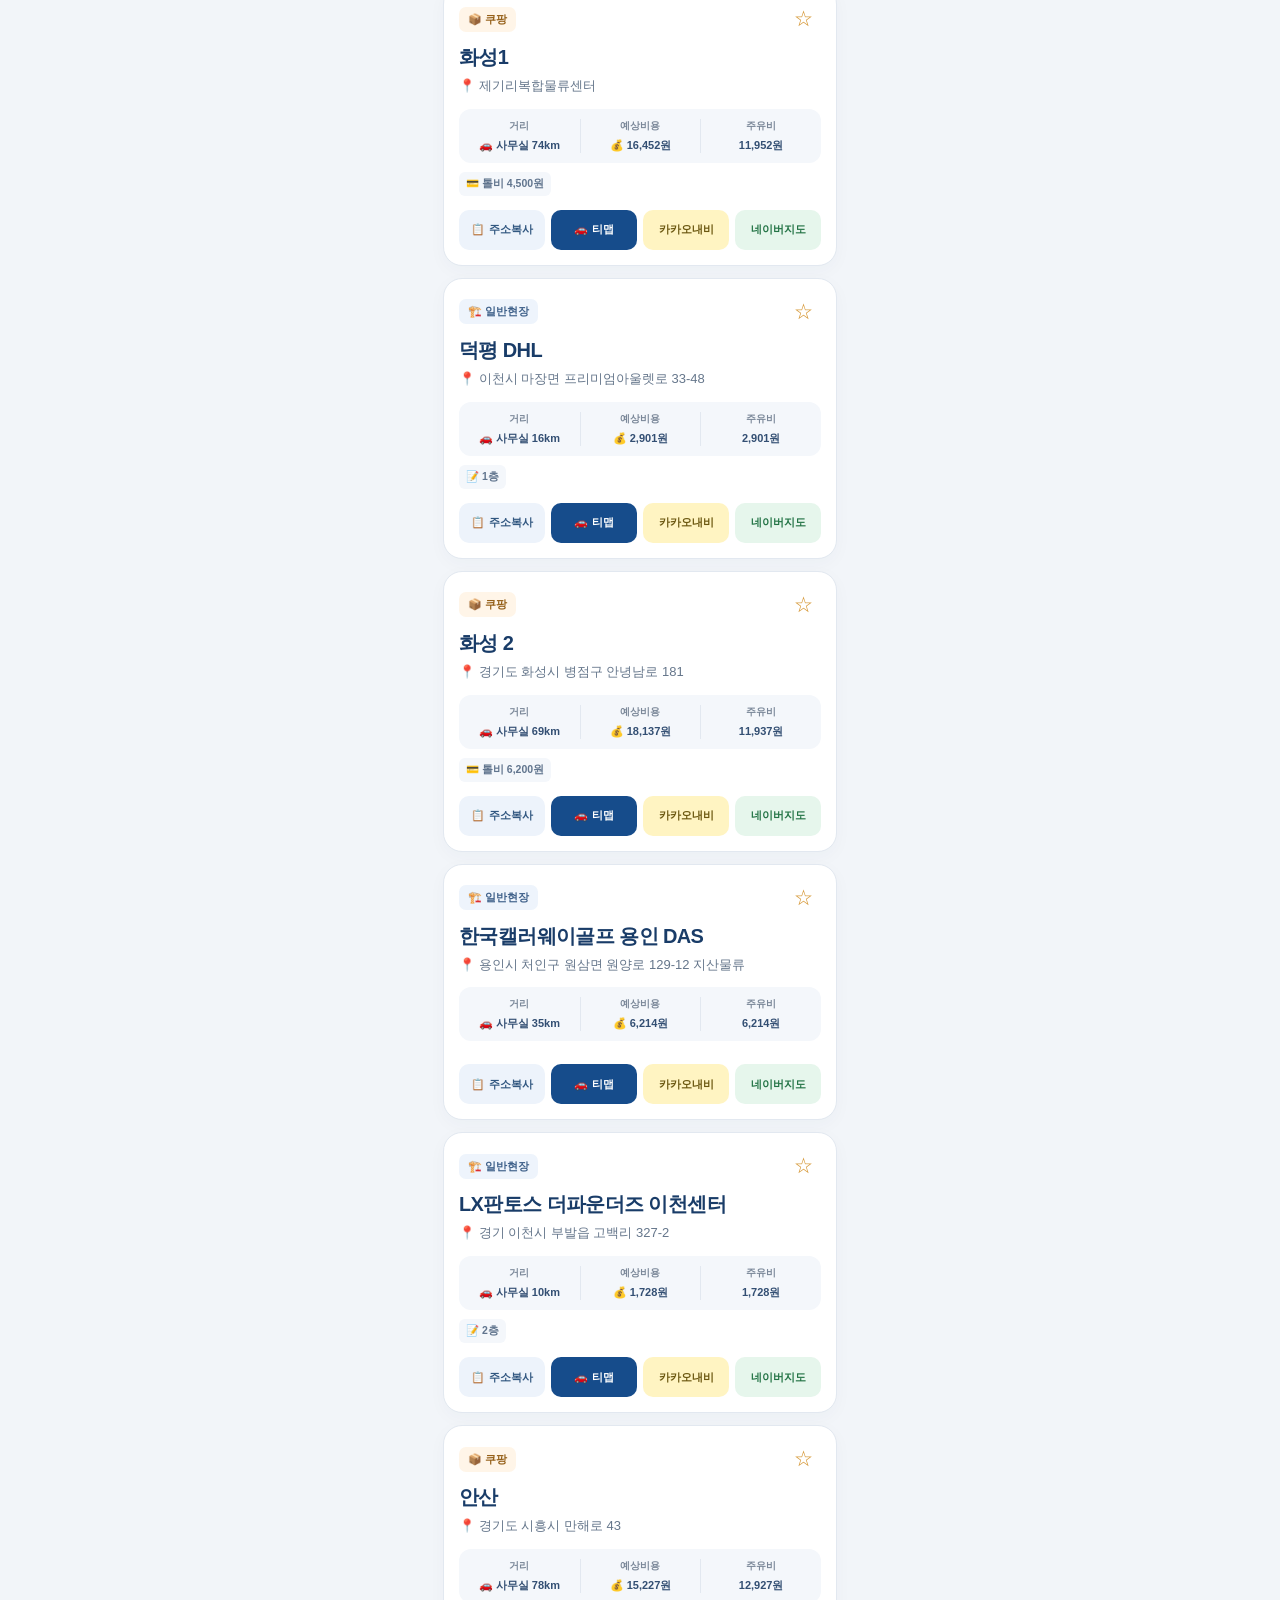
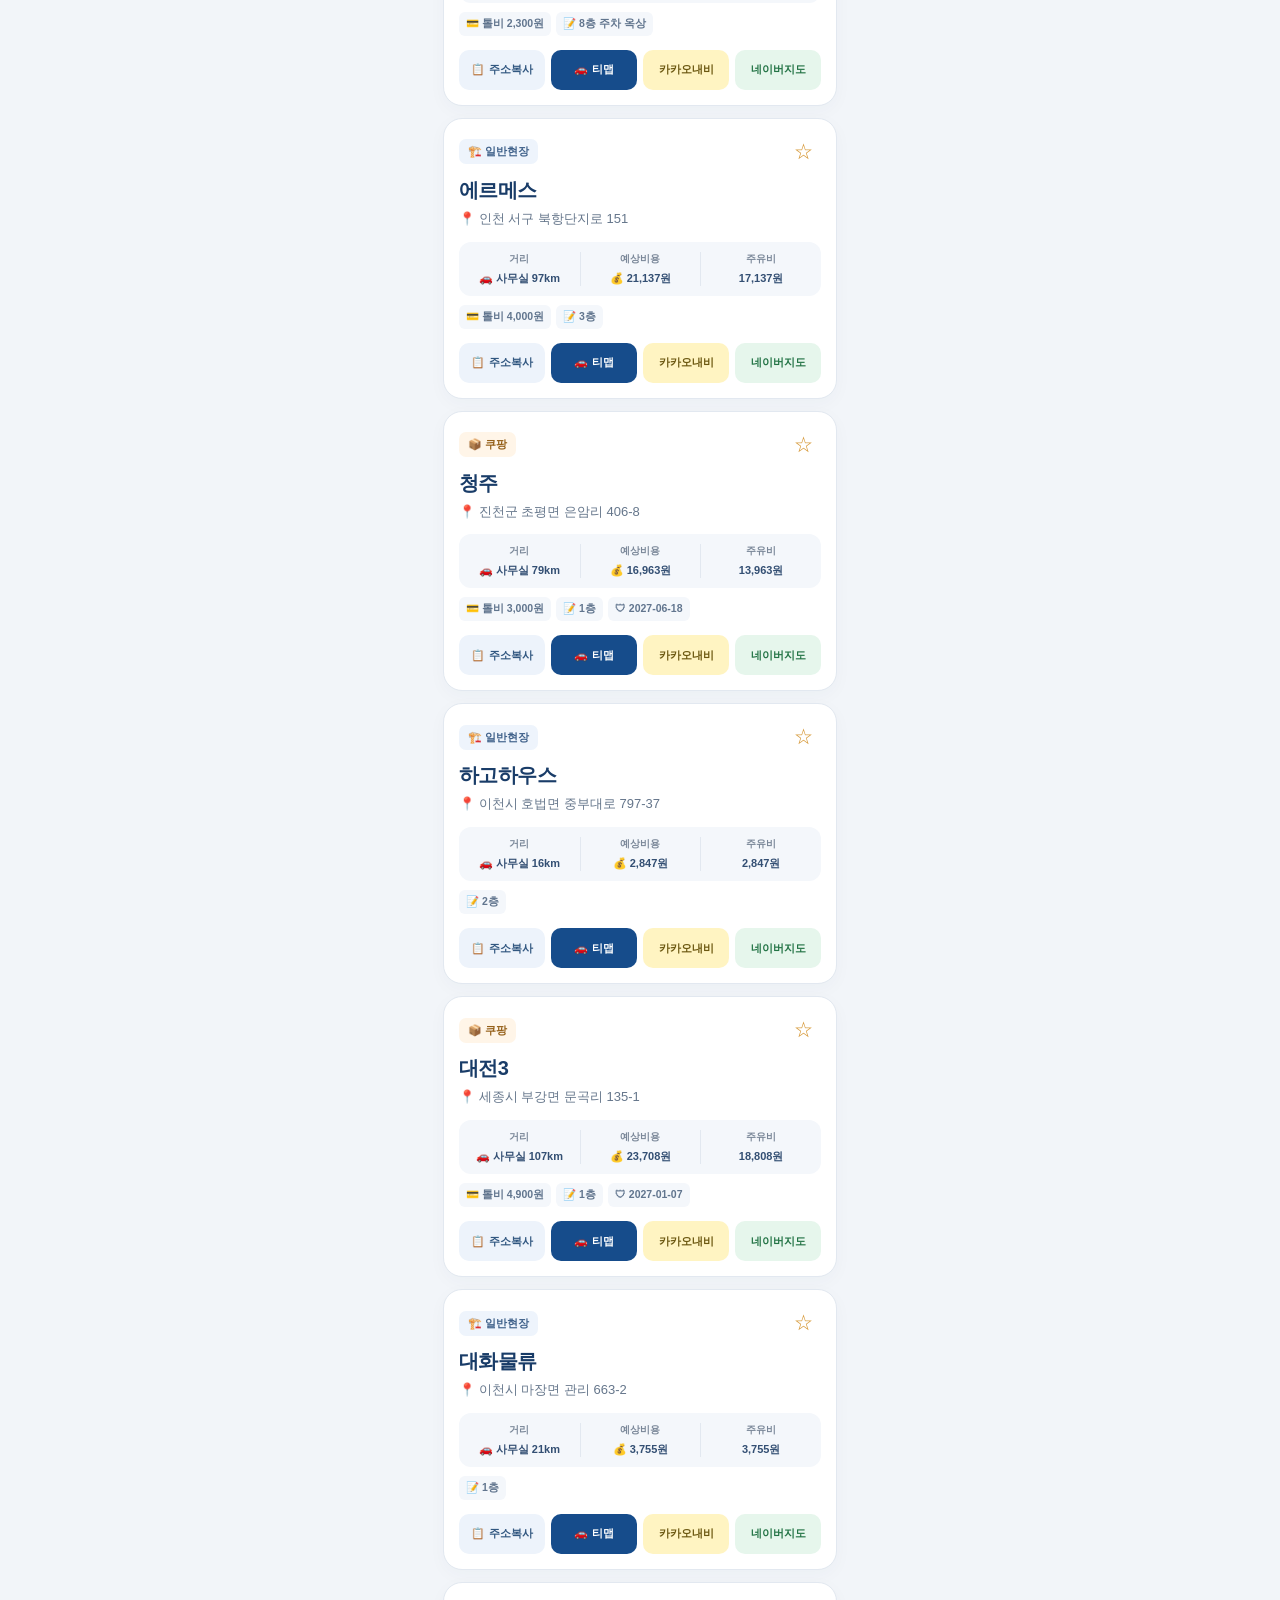
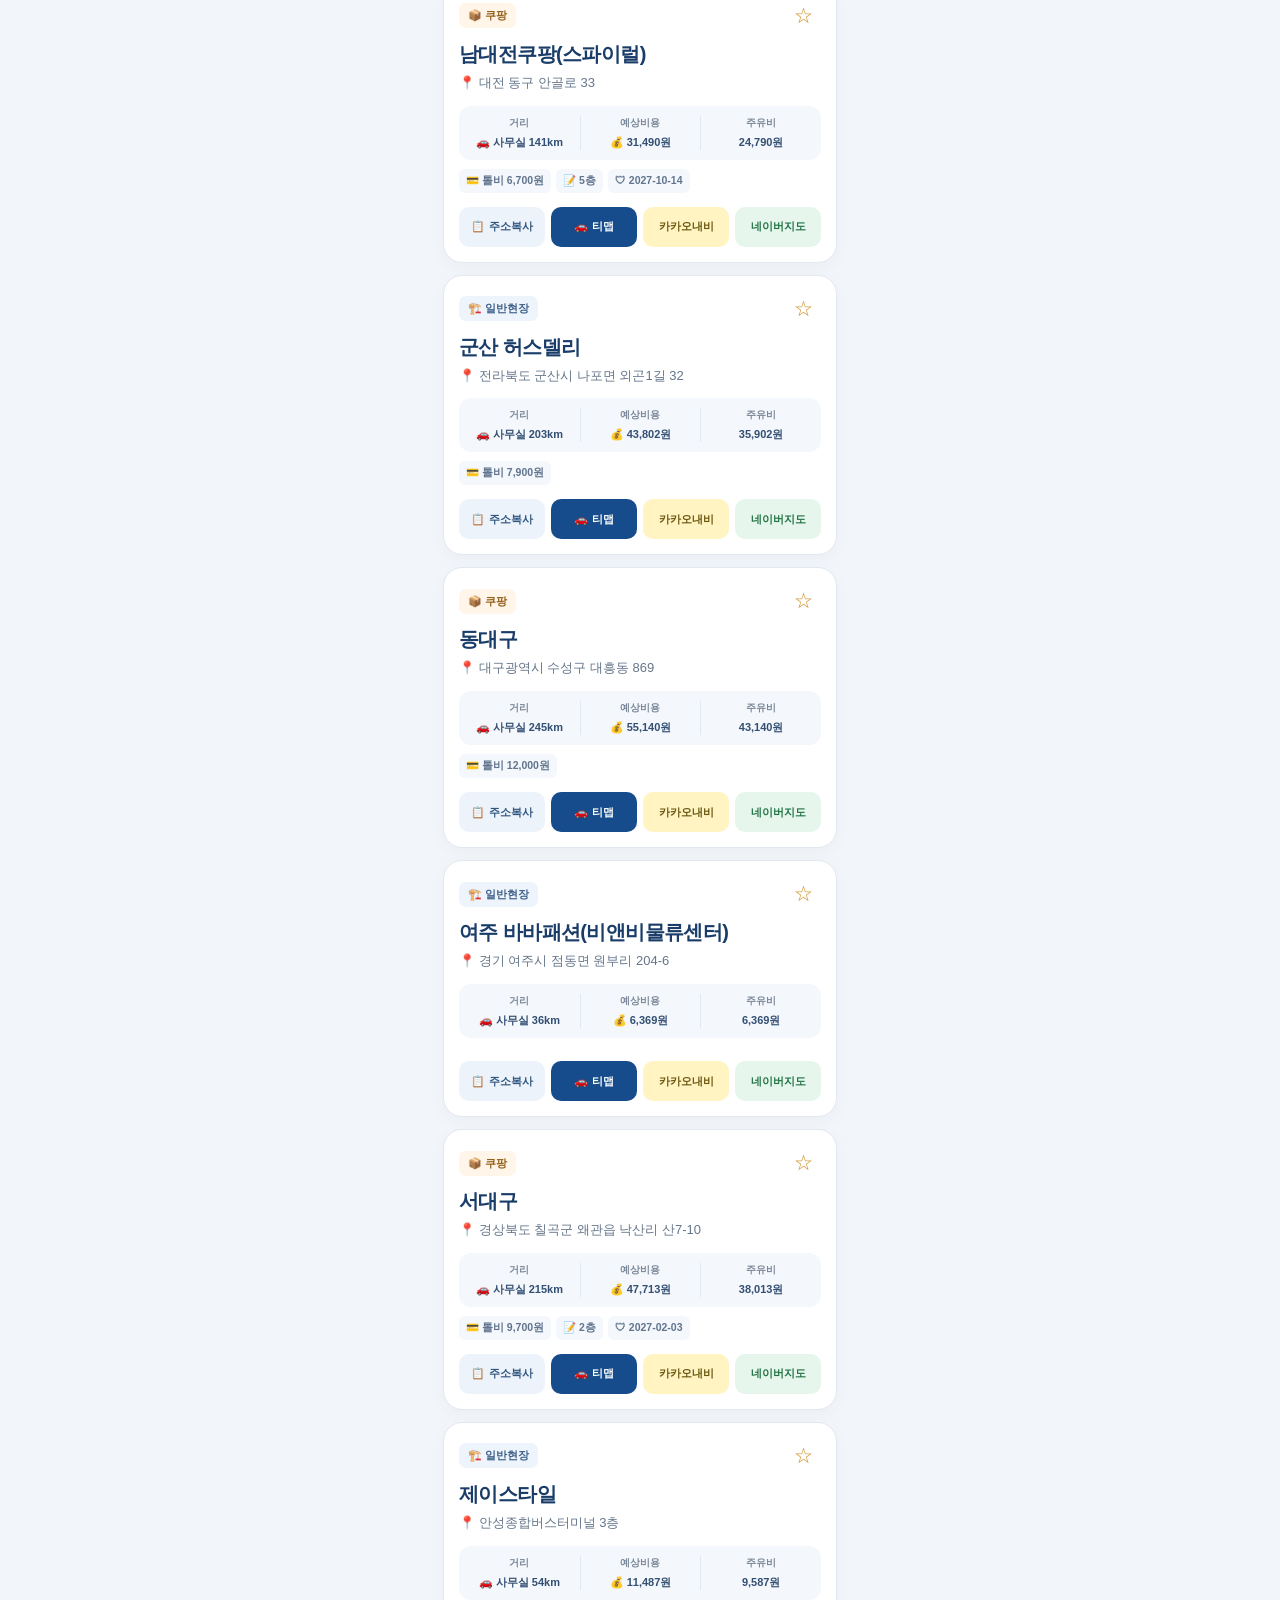
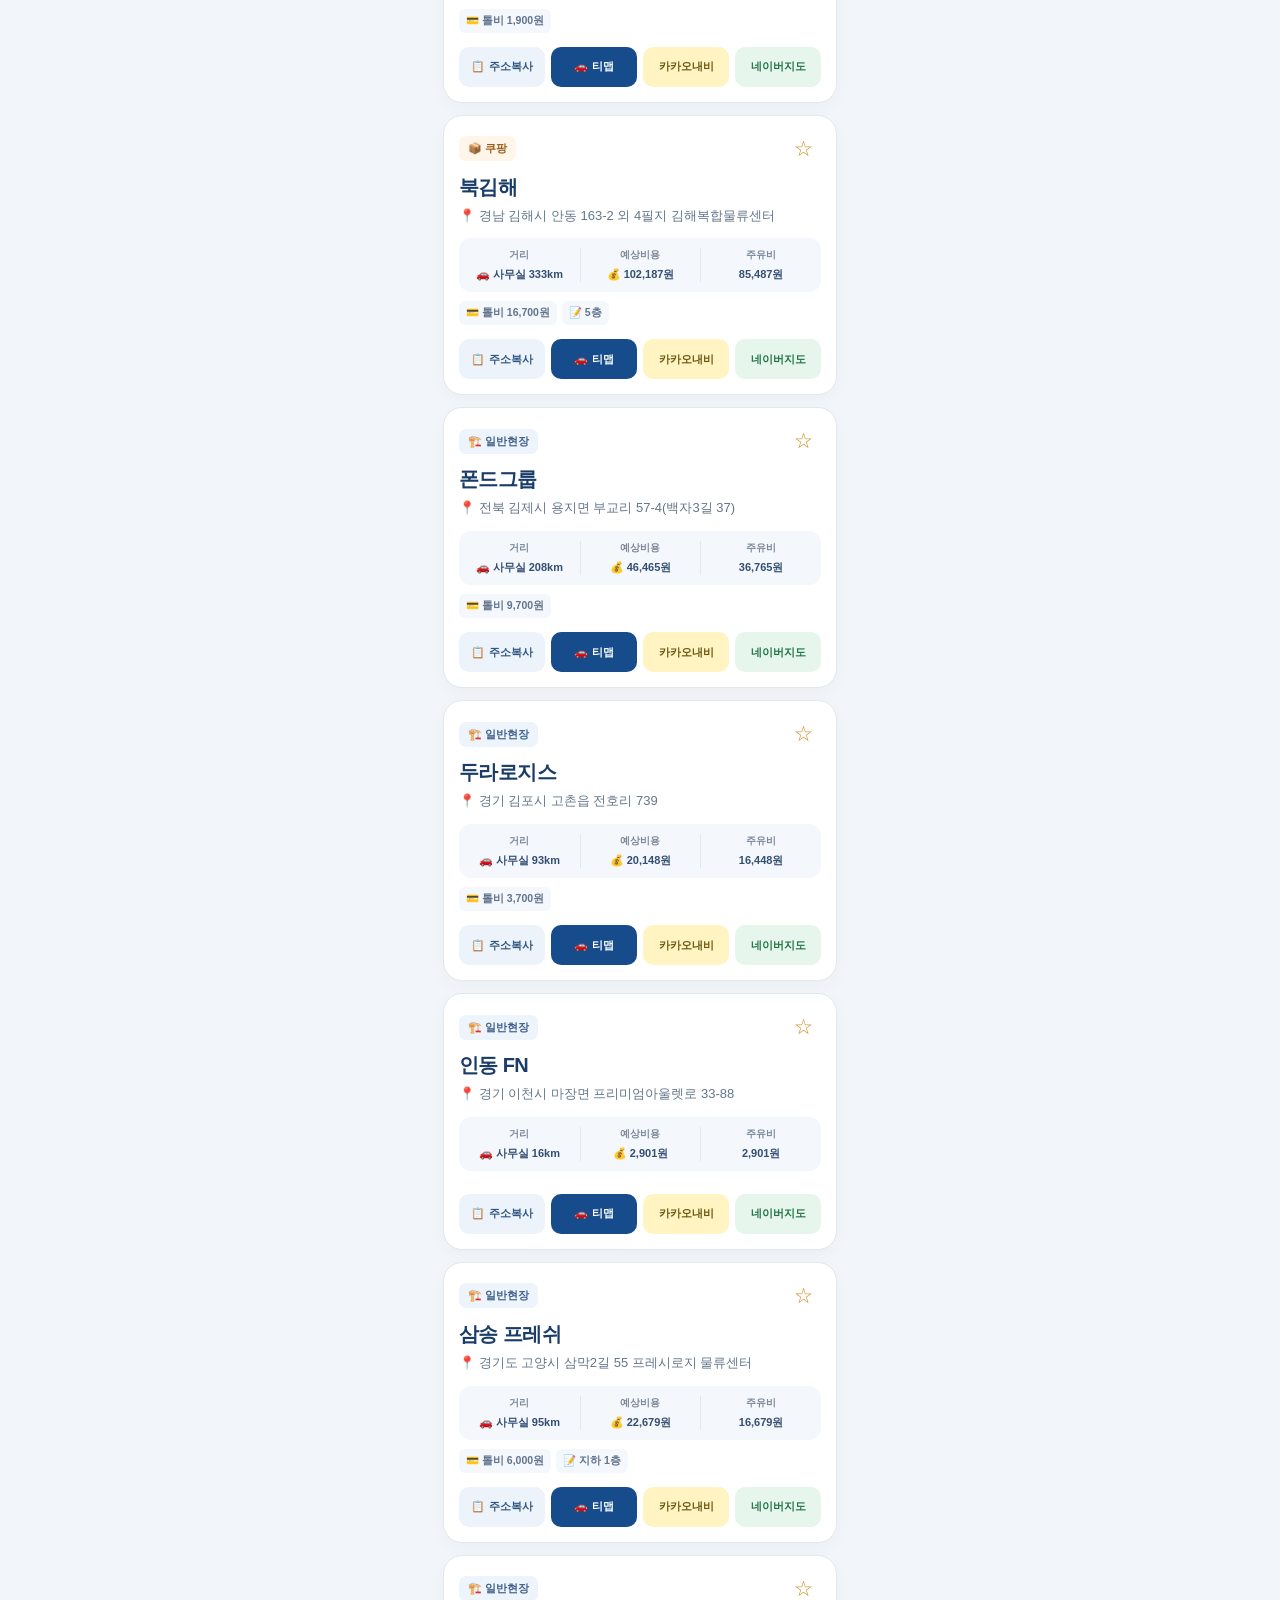
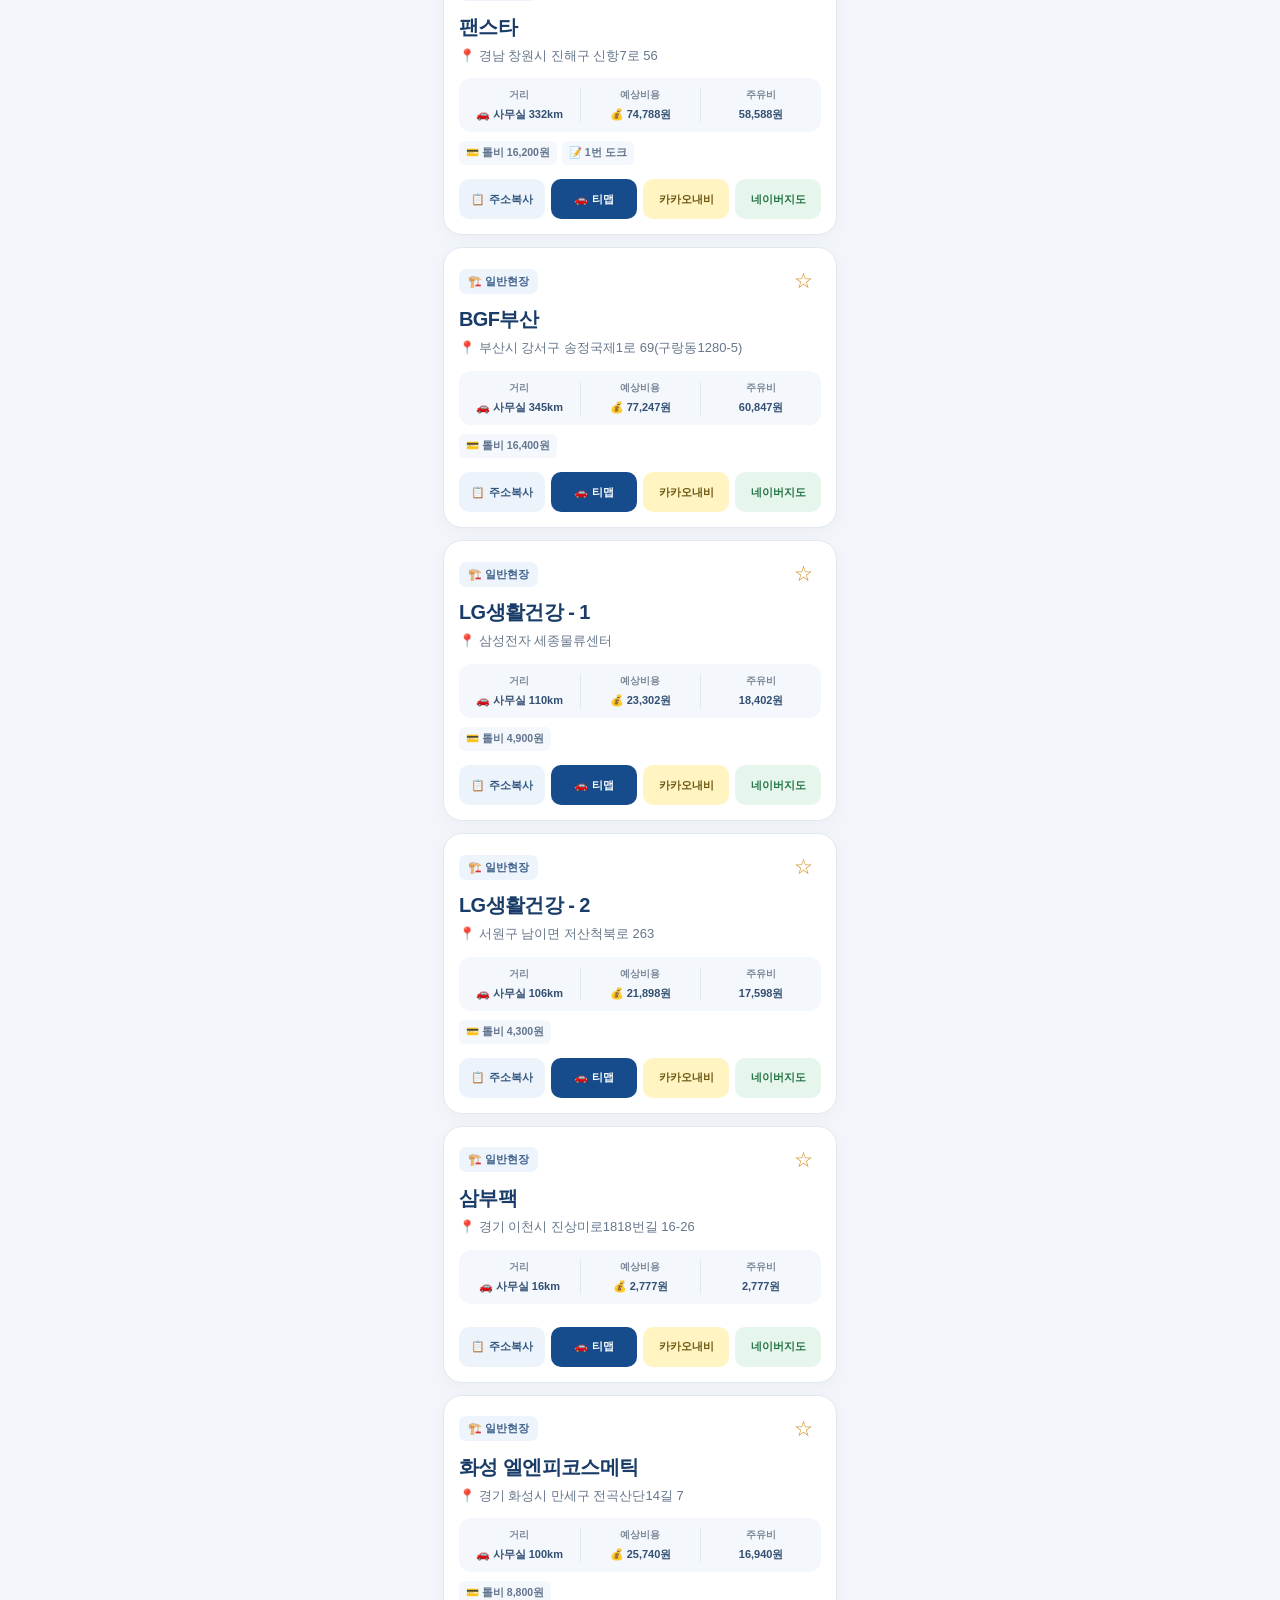
==== commit acbd4184: "Add files via upload" ====
--- a/index.html
+++ b/index.html
@@ -13,13 +13,13 @@
 
   <title>TOTAL ENG 업무수첩</title>
 
-  <link rel="manifest" href="./manifest.json?v=3.8.1" />
+  <link rel="manifest" href="./manifest.json?v=3.8.2" />
   <link rel="stylesheet" href="./style.css?v=3.8.0-brand1" />
-  <link rel="stylesheet" href="./ui-refresh.css?v=3.8.1" />
+  <link rel="stylesheet" href="./ui-refresh.css?v=3.8.2" />
   <link rel="icon" type="image/png" sizes="32x32" href="./img/app-icon-v380-32.png" />
   <link rel="apple-touch-icon" sizes="180x180" href="./img/app-icon-v380-180.png" />
 </head>
-<body data-app-version="V3.8.1">
+<body data-app-version="V3.8.2">
   <div id="kakaoGuide" class="kakao-guide" hidden aria-hidden="true" role="dialog" aria-modal="true" aria-labelledby="kakaoGuideTitle">
     <div class="kakao-guide-card">
       <img class="kakao-guide-logo" src="./img/logo.png" alt="TOTAL ENG" />
@@ -227,6 +227,7 @@
     <section class="summary-row">
       <span id="headerCount" class="site-total-pill" aria-live="polite">불러오는 중...</span>
       <span id="countText">전체 0개</span>
+      <button id="addSiteBtn" class="site-add-button" type="button">+ 현장 추가</button>
       <button id="refreshBtn" type="button">새로고침</button>
     </section>
 
@@ -250,7 +251,7 @@
     </section>
 
     <footer class="app-footer">
-      <span id="versionText">V3.8.1</span>
+      <span id="versionText">V3.8.2</span>
       <span id="updatedText">업데이트 확인 중</span>
     </footer>
   </div>
@@ -289,26 +290,6 @@
         </div>
       </section>
 
-      <section class="settings-section">
-        <div class="settings-section-title">
-          <div>
-            <strong>현장주소 관리</strong>
-            <p>현장을 추가하거나 기존 정보를 수정할 수 있습니다.</p>
-          </div>
-          <button id="addSiteBtn" class="settings-primary-small" type="button">+ 주소 추가</button>
-        </div>
-
-        <div class="settings-warning settings-sync-notice">
-          추가하거나 수정한 현장은 <strong>Google Sheets에 즉시 저장</strong>되어 모든 직원에게 표시됩니다.
-        </div>
-
-        <div class="settings-search">
-          <span aria-hidden="true">🔍</span>
-          <input id="settingsSiteSearch" type="search" placeholder="현장명 또는 주소 검색" autocomplete="off" />
-        </div>
-        <div id="settingsSiteList" class="settings-site-list" aria-live="polite"></div>
-      </section>
-
     </div>
   </div>
 
@@ -324,6 +305,7 @@
 
       <form id="siteEditorForm" class="site-editor-form">
         <input id="siteIdInput" type="hidden" />
+        <p class="site-editor-share-notice">저장한 내용은 모든 직원에게 공유됩니다. 삭제 전 정보는 백업됩니다.</p>
 
         <label>
           <span>구분</span>
@@ -359,7 +341,7 @@
   <div id="updateNoticeModal" class="update-notice-modal" hidden aria-hidden="true" role="dialog" aria-modal="true" aria-labelledby="updateNoticeTitle">
     <div class="update-notice-card">
       <span class="update-notice-label">NEW UPDATE</span>
-      <div class="update-notice-version">V3.8.1</div>
+      <div class="update-notice-version">V3.8.2</div>
       <h2 id="updateNoticeTitle">앱이 새로워졌어요</h2>
       <p class="update-notice-intro">이번 업데이트에서 달라진 내용을 확인해 주세요.</p>
       <ul class="update-notice-list">
@@ -367,6 +349,7 @@
         <li><strong>우리회사 부서 필터</strong><span>경영지원·전장사업부·기계사업부·프로그램사업부·연구소로 구분합니다.</span></li>
         <li><strong>연락처 공유·저장</strong><span>연락처를 공유하거나 휴대폰으로 가져올 수 있는 파일로 저장합니다. 내부 메모는 제외됩니다.</span></li>
         <li><strong>화면 디자인 정돈</strong><span>현장 카드·공용 주소록·검색·설정 화면을 통일된 디자인으로 개선했습니다.</span></li>
+        <li><strong>현장 추가·수정 위치 변경</strong><span>현장주소 탭에서 추가하고, 현장을 누른 상세 화면의 수정 버튼에서 편집합니다.</span></li>
       </ul>
       <button id="closeUpdateNoticeBtn" class="update-notice-confirm" type="button">확인하고 시작하기</button>
       <p class="update-notice-once">이 안내는 이번 버전에서 한 번만 표시됩니다.</p>
@@ -381,9 +364,9 @@
     <form method="dialog"><button class="settings-primary-small">확인</button></form>
   </dialog>
   <div id="toast" class="toast" role="status" aria-live="polite"></div>
-  <script src="./js/app.js?v=3.8.1" defer></script>
+  <script src="./js/app.js?v=3.8.2" defer></script>
   <script src="./js/departments.js?v=3.8.0" defer></script>
-  <script src="./js/contact-transfer.js?v=3.8.1" defer></script>
-  <script src="./js/contacts.js?v=3.8.1" defer></script>
+  <script src="./js/contact-transfer.js?v=3.8.2" defer></script>
+  <script src="./js/contacts.js?v=3.8.2" defer></script>
 </body>
 </html>
--- a/ui-refresh.css
+++ b/ui-refresh.css
@@ -1,4 +1,7 @@
 /* V3.8.1 — common visual language, no external fonts or UI dependencies. */
+.site-add-button,.detail-edit-button{border:0;border-radius:10px;background:#174c88;color:#fff;min-height:38px;padding:9px 12px;font:inherit;font-size:12px;font-weight:700;white-space:nowrap}
+.detail-title-row{display:flex;gap:12px;align-items:flex-start;justify-content:space-between;margin-top:18px}.detail-title-row .detail-title{margin-top:0;overflow-wrap:anywhere;min-width:0}.detail-edit-button{flex-shrink:0;min-width:60px}
+.site-editor-share-notice{font-size:12px;line-height:1.7;color:#506d8c;background:#eaf1f9;padding:12px;border-radius:11px}body.dark .site-editor-share-notice{background:#263d58;color:#c3d8f3}
 :root{--bg:#f2f5f9;--line:#e2e8f0;--text:#172b45;--muted:#6c7c90;--card:#fff;--soft:#f4f7fb;--shadow:0 5px 18px #17395d08}
 body{font-family:-apple-system,BlinkMacSystemFont,"Segoe UI","Malgun Gothic",sans-serif;-webkit-font-smoothing:antialiased}
 button,a,input,select,textarea{-webkit-tap-highlight-color:transparent}
